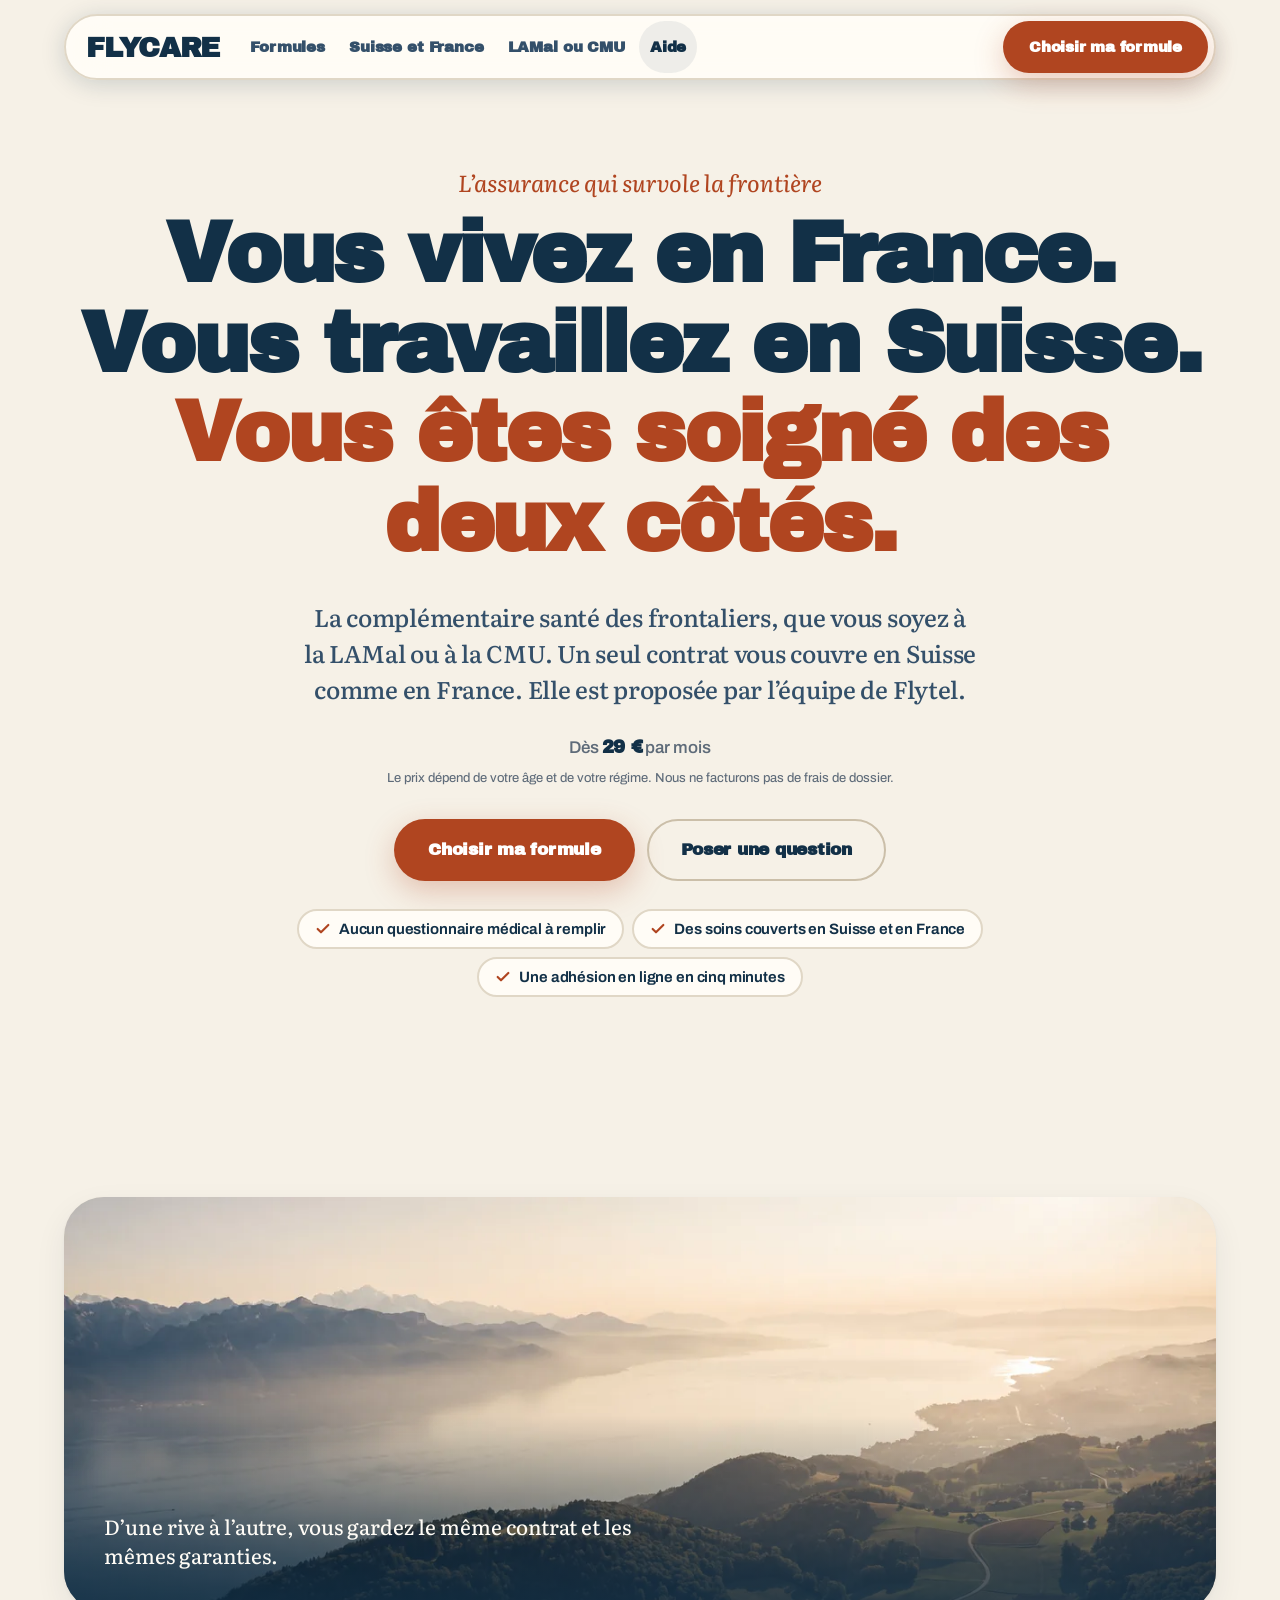
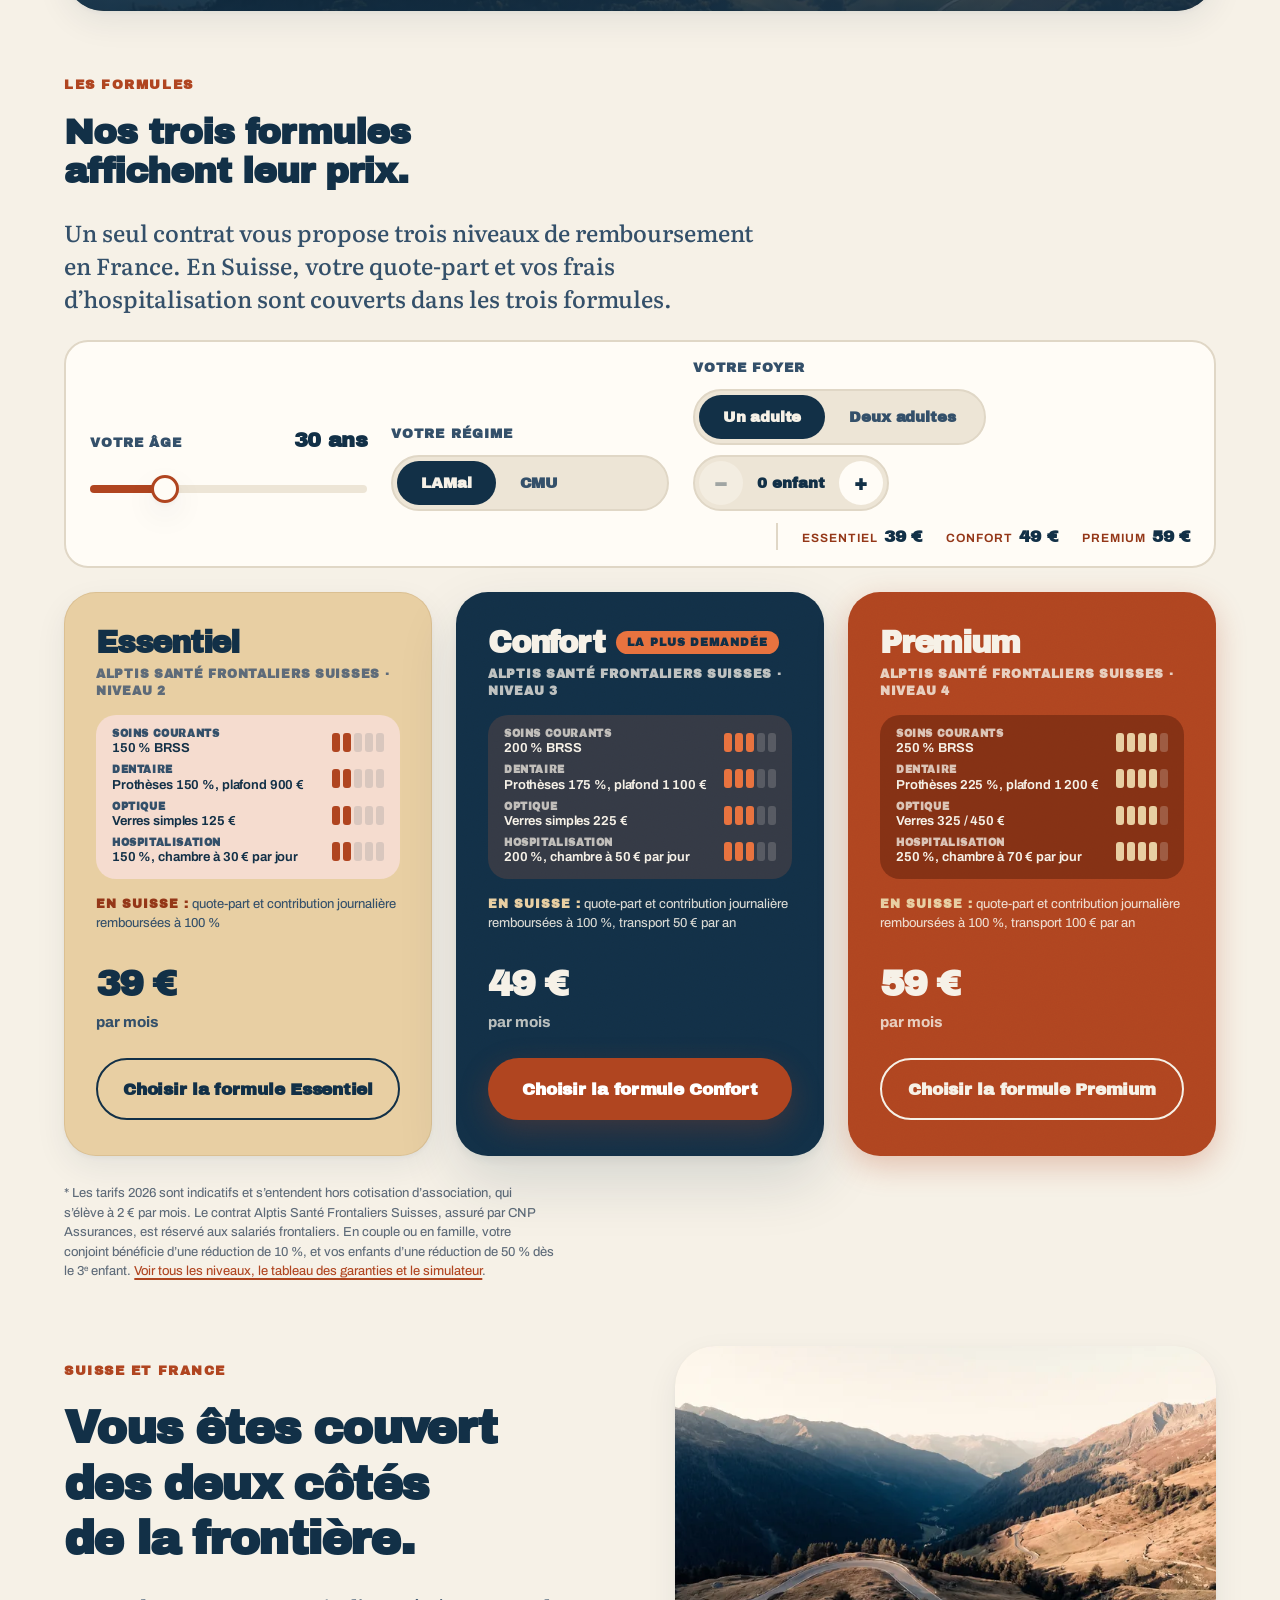
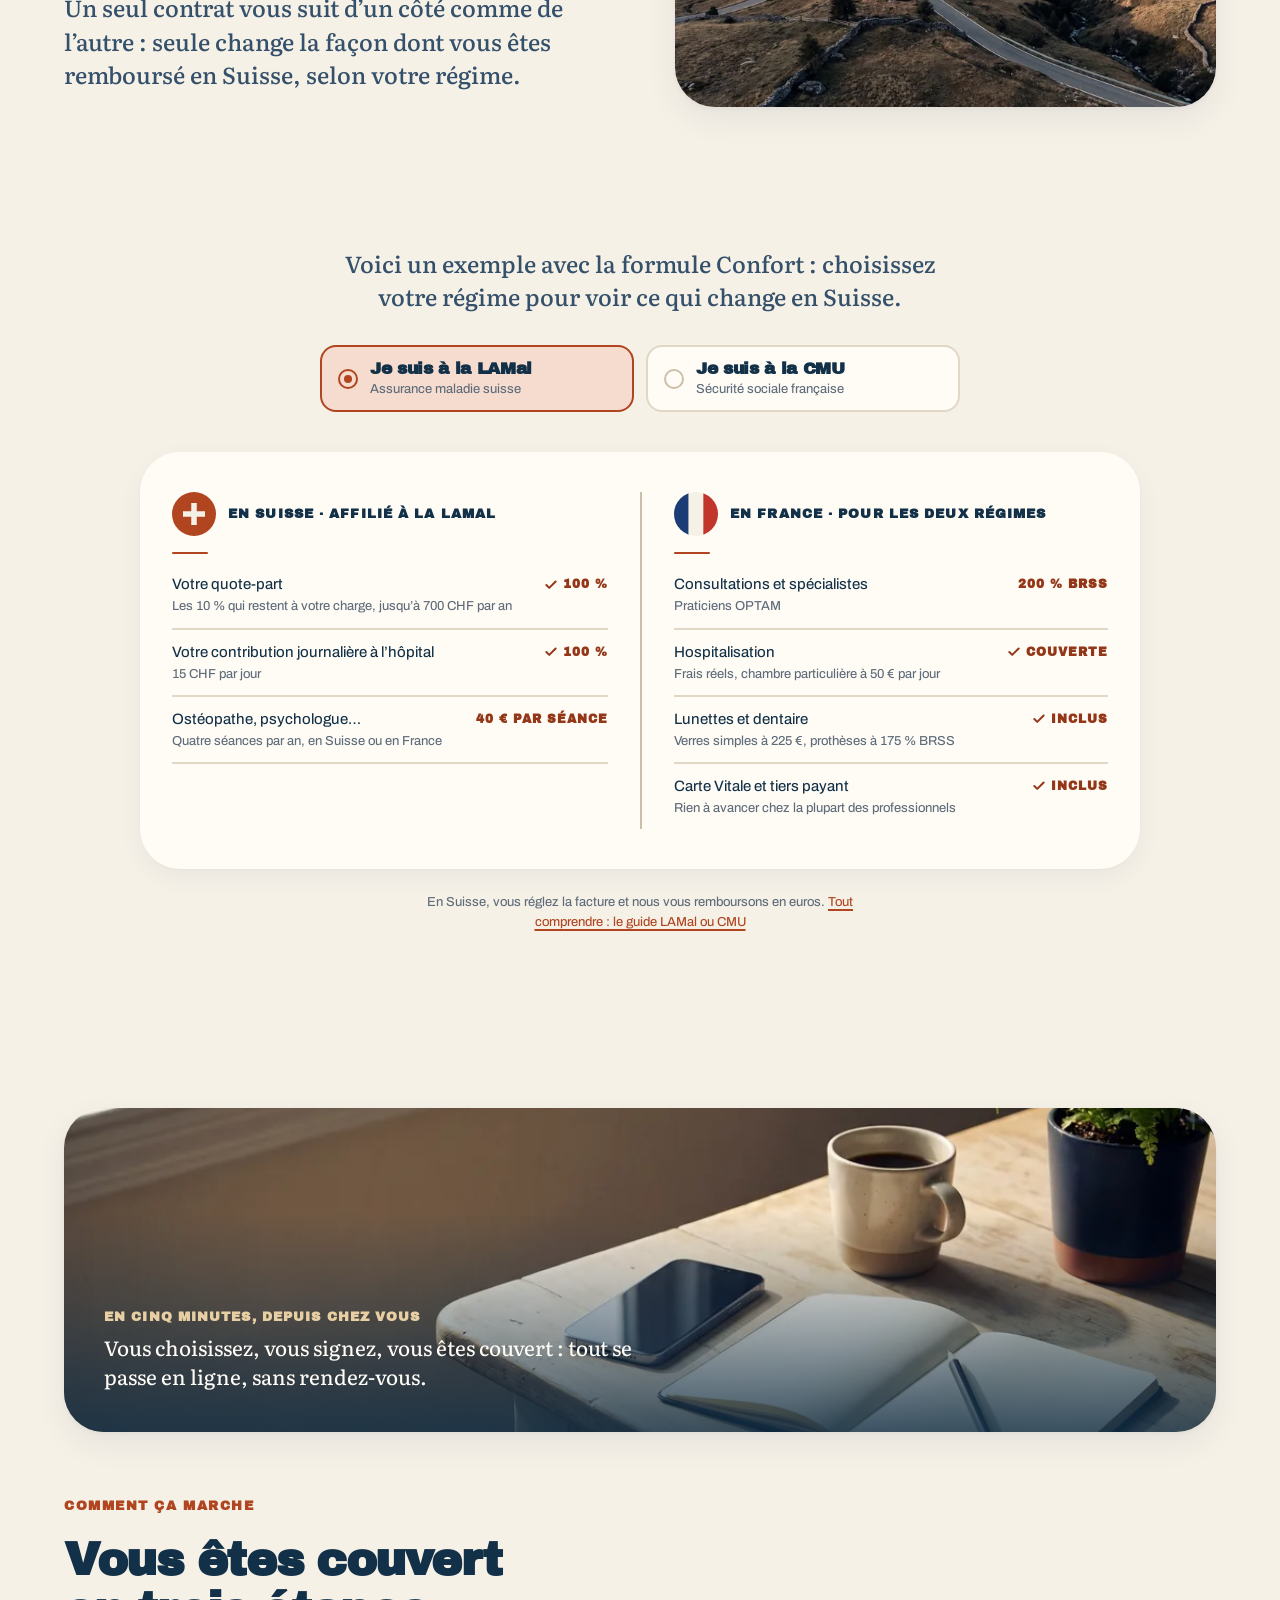
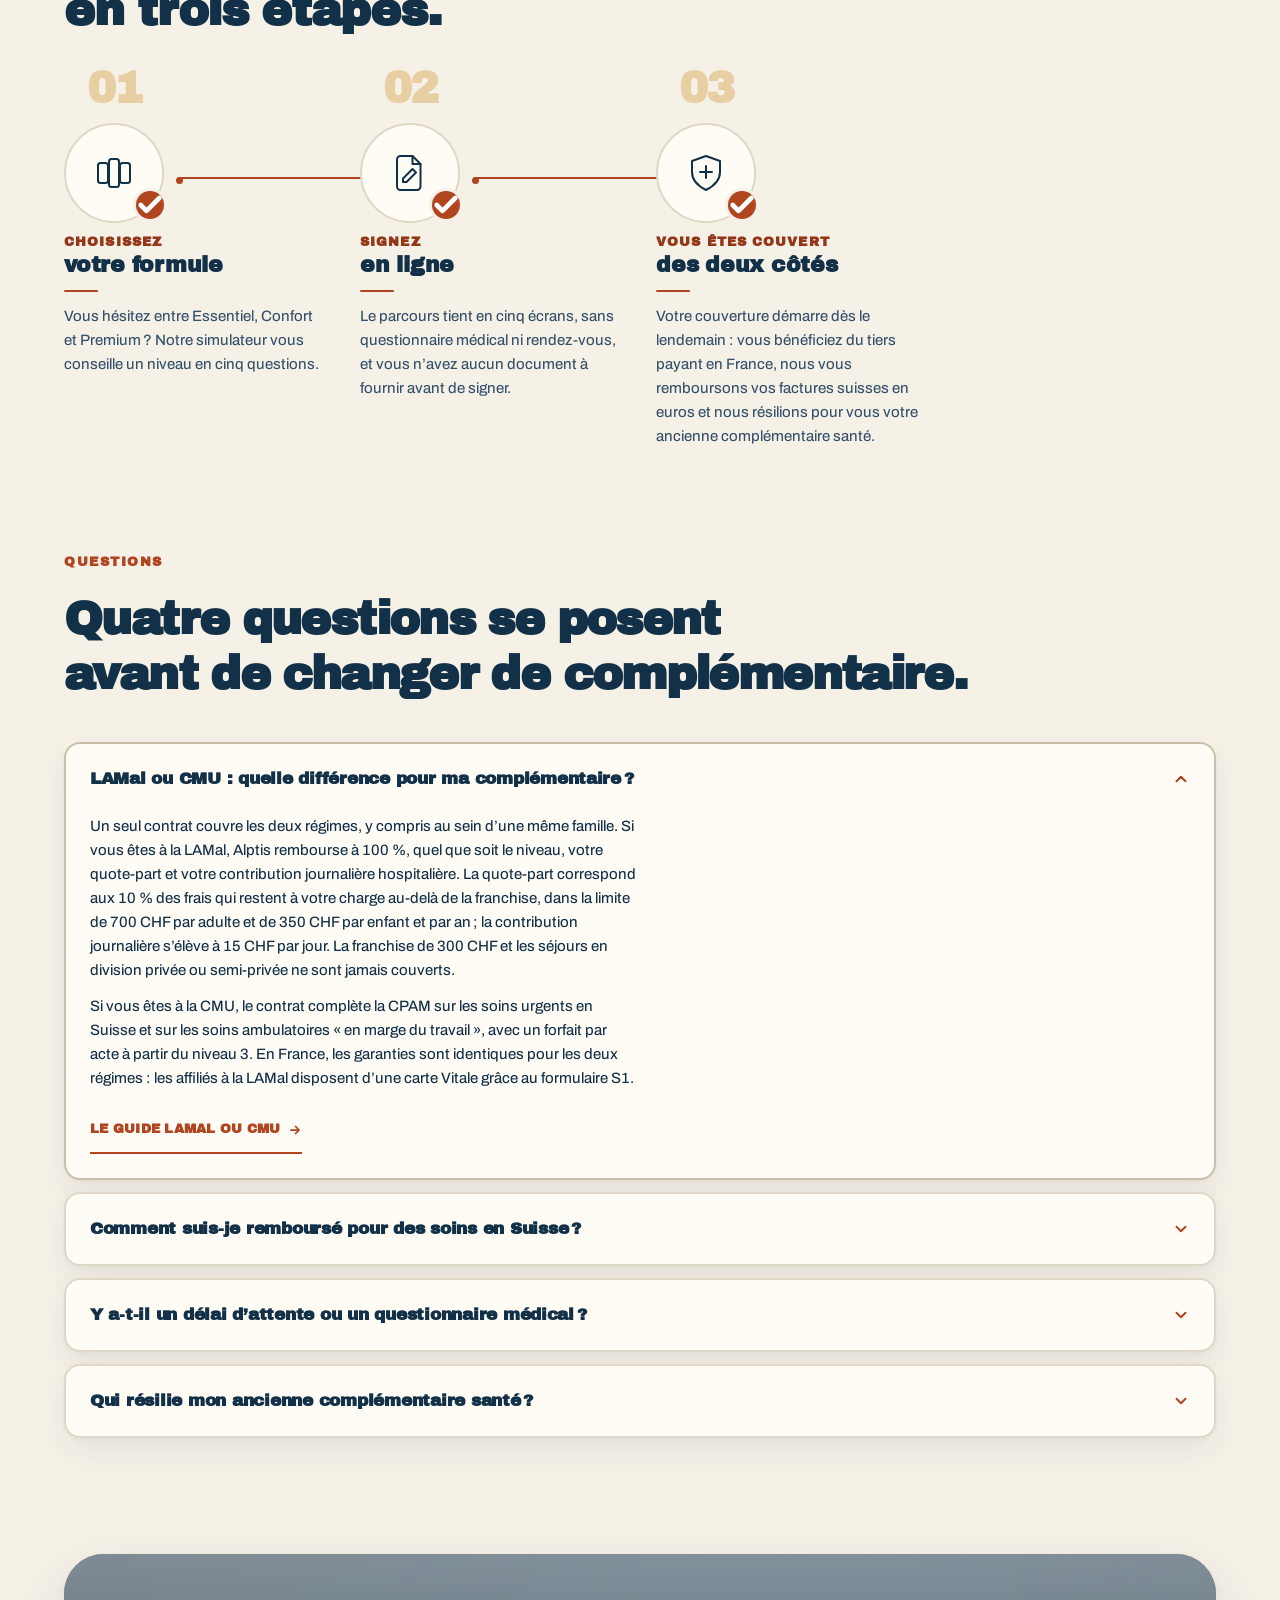
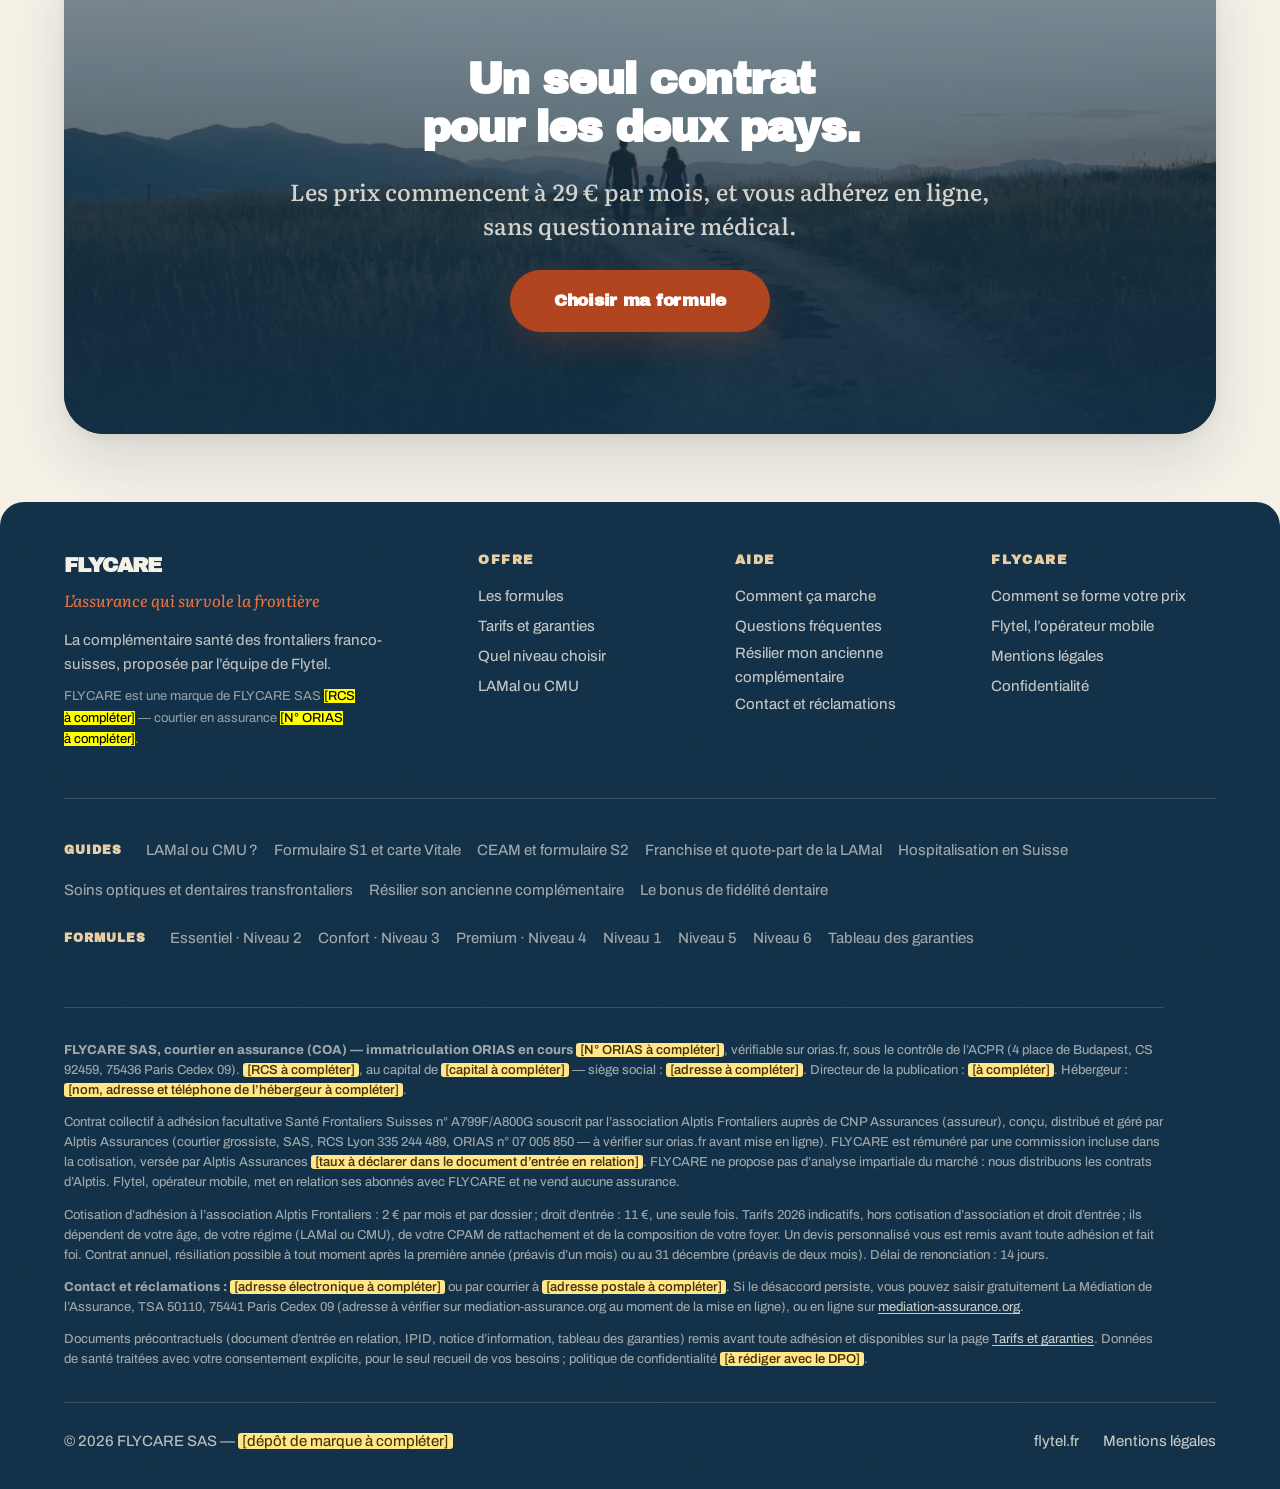
==== index.html @ 1bf9fe35 "Aperçu statique du site FLYCARE et de la maquette ALPICARE Pages non indexables : noindex sur chaque" ====
<!doctype html>
<html lang="fr">
<head>
  <meta charset="UTF-8">
  <meta name="viewport" content="width=device-width, initial-scale=1">
  <title>FLYCARE · l’assurance qui franchit la frontière</title>
  <meta name="description" content="La complémentaire santé des frontaliers franco-suisses, que vous soyez à la LAMal ou à la CMU. Un seul contrat vous couvre dans les deux pays et vous adhérez en ligne en cinq minutes, dès 29 € par mois.">
  <!-- ⚠ noindex tant que les mentions légales (ORIAS, RCS) ne sont pas complétées. Passer à « index, follow » ensuite. -->
  <meta name="robots" content="noindex, nofollow">
  <meta name="theme-color" content="#F6F1E7">
  <meta name="format-detection" content="telephone=no">
  <link rel="icon" href="data:image/svg+xml,%3Csvg xmlns=%27http://www.w3.org/2000/svg%27 viewBox=%270 0 64 64%27%3E%3Crect width=%2764%27 height=%2764%27 rx=%2714%27 fill=%27%23123047%27/%3E%3Ctext x=%2732%27 y=%2744%27 text-anchor=%27middle%27 font-family=%27Archivo Black, Arial Black, sans-serif%27 font-weight=%27900%27 font-size=%2736%27 fill=%27%23F6F1E7%27%3EF%3C/text%3E%3C/svg%3E" type="image/svg+xml">
  <link rel="preconnect" href="https://fonts.googleapis.com">
  <link rel="preconnect" href="https://fonts.gstatic.com" crossorigin>
  <link href="https://fonts.googleapis.com/css2?family=Archivo+Black&family=Archivo:wght@100..900&family=Literata:opsz,wght@7..72,400..600&display=swap" rel="stylesheet">
  <link rel="stylesheet" href="styles.css">
  <script src="app.js" defer></script>
</head>
<body data-regime="lamal">
<div class="progres" aria-hidden="true"><i data-progres></i></div>
<a class="evitement" href="#contenu">Aller au contenu</a>

<header class="barre">
  <div class="barre__i">
    <a class="marque" href="index.html" aria-label="FLYCARE, retour à l’accueil">
      <span class="marque__mot">FLYCARE</span>
    </a>
    <nav class="barre__nav" aria-label="Navigation principale">
      <a href="#formules">Formules</a>
      <a href="#regime">Suisse et France</a>
      <a href="guide-lamal-cmu.html">LAMal ou CMU</a>
      <a href="#questions">Aide</a>
    </nav>
    <div class="barre__d">
      <a class="btn btn--terre btn--sm" href="#formules">Choisir ma formule</a>
      <button class="burger" type="button" aria-label="Ouvrir le menu" aria-expanded="false" aria-controls="menu"><svg width="22" height="22" viewBox="0 0 24 24" fill="none" stroke="currentColor" stroke-width="2.6" stroke-linecap="round" aria-hidden="true"><path d="M3 6h18M3 12h18M3 18h18"/></svg></button>
    </div>
  </div>
</header>

<nav class="menu" id="menu" data-ouvert="0" aria-label="Menu principal">
  <div class="menu__h">
    <span class="marque"><span class="marque__mot">FLYCARE</span></span>
    <button class="fermer" type="button" aria-label="Fermer le menu"><svg width="22" height="22" viewBox="0 0 24 24" fill="none" stroke="currentColor" stroke-width="2.6" stroke-linecap="round" aria-hidden="true"><path d="M18 6 6 18M6 6l12 12"/></svg></button>
  </div>
  <a class="lien" href="#formules">Formules</a>
  <a class="lien" href="#regime">Suisse et France</a>
  <a class="lien" href="guide-lamal-cmu.html">LAMal ou CMU</a>
  <a class="lien" href="#questions">Aide</a>
  <a class="btn btn--terre" href="#formules">Choisir ma formule</a>
  <div class="menu__sec">
    <a href="tarifs.html">Tarifs et garanties</a>
    <a href="guide-lamal-cmu.html">Guide LAMal ou CMU</a>
    <a href="#mentions">Mentions légales</a>
  </div>
</nav>

<main id="contenu">

  <!-- ===== HERO ===== -->
  <div class="env" style="padding-bottom:0">
    <section class="hero">
      <p class="slogan pose">L’assurance qui survole la frontière</p>
      <h1 class="pose" style="transition-delay:.06s">Vous vivez en France.<br>Vous travaillez en Suisse.<br><span class="terre">Vous êtes soigné des deux côtés.</span></h1>
      <p class="slab pose" style="transition-delay:.12s">La complémentaire santé des frontaliers, que vous soyez à la LAMal ou à la CMU. Un seul contrat vous couvre en Suisse comme en France. Elle est proposée par l’équipe de Flytel.</p>
      <p class="hero__prix pose" style="transition-delay:.16s">Dès <b data-des>29&nbsp;€</b> par mois<small>Le prix dépend de votre âge et de votre régime. Nous ne facturons pas de frais de dossier.</small></p>
      <div class="hero__cta pose" style="transition-delay:.2s">
        <a class="btn btn--terre" href="#formules">Choisir ma formule</a>
        <button class="btn btn--contour" type="button" data-assistant-open>Poser une question</button>
      </div>
      <ul class="puces pose" style="transition-delay:.24s" aria-label="Ce qu’il faut savoir">
        <li><svg class="tick" width="16" height="16" viewBox="0 0 24 24" fill="none" stroke="currentColor" stroke-width="3.2" stroke-linecap="round" stroke-linejoin="round" aria-hidden="true"><path d="M20 6 9 17l-5-5"/></svg> Aucun questionnaire médical à remplir</li>
        <li><svg class="tick" width="16" height="16" viewBox="0 0 24 24" fill="none" stroke="currentColor" stroke-width="3.2" stroke-linecap="round" stroke-linejoin="round" aria-hidden="true"><path d="M20 6 9 17l-5-5"/></svg> Des soins couverts en Suisse et en France</li>
        <li><svg class="tick" width="16" height="16" viewBox="0 0 24 24" fill="none" stroke="currentColor" stroke-width="3.2" stroke-linecap="round" stroke-linejoin="round" aria-hidden="true"><path d="M20 6 9 17l-5-5"/></svg> Une adhésion en ligne en cinq minutes</li>
      </ul>
    </section>
  </div>

  <!-- ===== IMAGE D’OUVERTURE ===== -->
  <div class="bande pose">
    <figure class="figure">
      <img src="img/hero-frontiere.webp"
           srcset="img/hero-frontiere.webp 1280w, img/hero-frontiere@1920.webp 1920w, img/hero-frontiere@2560.webp 2560w"
           sizes="(min-width:1700px) 1600px, 100vw"
           width="2560" height="1097" fetchpriority="high" decoding="async"
           alt="Vue aérienne du lac Léman au petit matin, les Alpes au loin, depuis le côté français de la frontière.">
      <figcaption>D’une rive à l’autre, vous gardez le même contrat et les mêmes garanties.</figcaption>
    </figure>
  </div>

  <!-- ===== FORMULES ===== -->
  <section class="env air--bas" id="formules" style="padding-top:var(--e-9)">
    <div class="formules__tete">
      <div class="tete tete--serre" style="margin-bottom:0">
        <span class="sur pose">Les formules</span>
        <h2 class="pose" style="max-width:22ch;transition-delay:.06s">Nos trois formules <br>affichent leur prix.</h2>
        <p class="slab pose" style="transition-delay:.12s">Un seul contrat vous propose trois niveaux de remboursement en France. En Suisse, votre quote-part et vos frais d’hospitalisation sont couverts dans les trois formules.</p>
      </div>
    </div>

    <div class="collant">
      <div class="reglage pose" style="transition-delay:.1s" id="reglage-prix">
        <div class="reglage__b">
          <label class="reglage__l" for="age-accueil">Votre âge <output for="age-accueil" data-age-out>30 ans</output></label>
          <input class="reglage__r" type="range" id="age-accueil" min="18" max="67" step="1" value="30">
        </div>
        <div class="reglage__b">
          <span class="reglage__l" id="age-accueil-regime">Votre régime</span>
          <div class="bascule" role="group" aria-labelledby="age-accueil-regime">
            <button class="bascule__b" type="button" data-regime-btn="lamal" aria-pressed="true">LAMal</button>
            <button class="bascule__b" type="button" data-regime-btn="cmu" aria-pressed="false">CMU</button>
          </div>
        </div>
        <div class="reglage__b reglage__b--foyer">
          <span class="reglage__l" id="age-accueil-foyer">Votre foyer</span>
          <div class="foyer" aria-labelledby="age-accueil-foyer">
            <div class="bascule" role="group" aria-label="Adultes">
              <button class="bascule__b" type="button" data-foyer-adultes="1" aria-pressed="true">Un adulte</button>
              <button class="bascule__b" type="button" data-foyer-adultes="2" aria-pressed="false">Deux adultes</button>
            </div>
            <div class="compteur" role="group" aria-label="Enfants">
              <button class="compteur__b" type="button" data-foyer-enfants="-1" aria-label="Un enfant de moins">−</button>
              <span class="compteur__v"><b data-foyer-nb>0</b> <span data-foyer-mot>enfant</span></span>
              <button class="compteur__b" type="button" data-foyer-enfants="+1" aria-label="Un enfant de plus">+</button>
            </div>
          </div>
        </div>
        <p class="reglage__prix" data-resume aria-live="polite"></p>
      </div>
    </div>

    <div class="trio" style="margin-top:40px">

      <!-- Essentiel · Niveau 2 -->
      <div class="carte pose carte--bas" data-niveau="2" style="transition-delay:0s">
        <div class="carte__t"><h3>Essentiel</h3></div>
        <p class="carte__contrat">Alptis Santé Frontaliers Suisses · Niveau 2</p>
        <div class="jauges" aria-label="Niveau de remboursement en France, sur 5 crans">
          <div class="jauge"><span class="jauge__l">Soins courants</span><span class="jauge__v">150&nbsp;% BRSS</span><span class="jauge__c" aria-label="2 sur 5"><i class="on"></i><i class="on"></i><i></i><i></i><i></i></span></div>
          <div class="jauge"><span class="jauge__l">Dentaire</span><span class="jauge__v">Prothèses 150&nbsp;%, plafond 900&nbsp;€</span><span class="jauge__c" aria-label="2 sur 5"><i class="on"></i><i class="on"></i><i></i><i></i><i></i></span></div>
          <div class="jauge"><span class="jauge__l">Optique</span><span class="jauge__v">Verres simples 125&nbsp;€</span><span class="jauge__c" aria-label="2 sur 5"><i class="on"></i><i class="on"></i><i></i><i></i><i></i></span></div>
          <div class="jauge"><span class="jauge__l">Hospitalisation</span><span class="jauge__v">150&nbsp;%, chambre à 30&nbsp;€ par jour</span><span class="jauge__c" aria-label="2 sur 5"><i class="on"></i><i class="on"></i><i></i><i></i><i></i></span></div>
        </div>
        <p class="carte__ch"><b>En Suisse&nbsp;:</b> <span data-lamal>quote-part et contribution journalière remboursées à 100&nbsp;%</span><span data-cmu>soins urgents remboursés à 125&nbsp;% BRSS</span></p>
        <div class="prixbloc">
          <p class="prix">
            <span class="prix__n" data-mois="37.70" data-an="452.40">37<i class="prix__v">,</i>70&nbsp;€</span>
            <span class="prix__m"><span data-periode-libelle data-libelle-mois="par mois" data-libelle-an="par an">par mois</span></span>
          </p>
        </div>
        <a class="btn carte__cta carte__cta--sec" href="tarifs.html?formule=essentiel#adherer">Choisir la formule Essentiel</a>
        
      </div>

      <!-- Confort · Niveau 3 · phare -->
      <div class="carte pose carte--phare grain" data-niveau="3" style="transition-delay:.06s">
        <div class="carte__t"><h3>Confort</h3><span class="badge">La plus demandée</span></div>
        <p class="carte__contrat">Alptis Santé Frontaliers Suisses · Niveau 3</p>
        <div class="jauges" aria-label="Niveau de remboursement en France, sur 5 crans">
          <div class="jauge"><span class="jauge__l">Soins courants</span><span class="jauge__v">200&nbsp;% BRSS</span><span class="jauge__c" aria-label="3 sur 5"><i class="on"></i><i class="on"></i><i class="on"></i><i></i><i></i></span></div>
          <div class="jauge"><span class="jauge__l">Dentaire</span><span class="jauge__v">Prothèses 175&nbsp;%, plafond 1&nbsp;100&nbsp;€</span><span class="jauge__c" aria-label="3 sur 5"><i class="on"></i><i class="on"></i><i class="on"></i><i></i><i></i></span></div>
          <div class="jauge"><span class="jauge__l">Optique</span><span class="jauge__v">Verres simples 225&nbsp;€</span><span class="jauge__c" aria-label="3 sur 5"><i class="on"></i><i class="on"></i><i class="on"></i><i></i><i></i></span></div>
          <div class="jauge"><span class="jauge__l">Hospitalisation</span><span class="jauge__v">200&nbsp;%, chambre à 50&nbsp;€ par jour</span><span class="jauge__c" aria-label="3 sur 5"><i class="on"></i><i class="on"></i><i class="on"></i><i></i><i></i></span></div>
        </div>
        <p class="carte__ch"><b>En Suisse&nbsp;:</b> <span data-lamal>quote-part et contribution journalière remboursées à 100&nbsp;%, transport 50&nbsp;€ par an</span><span data-cmu>150&nbsp;% BRSS et 20&nbsp;€ par acte</span></p>
        <div class="prixbloc">
          <p class="prix">
            <span class="prix__n" data-mois="47.00" data-an="564.00">47<i class="prix__v">,</i>00&nbsp;€</span>
            <span class="prix__m"><span data-periode-libelle data-libelle-mois="par mois" data-libelle-an="par an">par mois</span></span>
          </p>
        </div>
        <a class="btn carte__cta btn--terre" href="tarifs.html?formule=confort#adherer">Choisir la formule Confort</a>
        
      </div>

      <!-- Premium · Niveau 4 -->
      <div class="carte pose carte--haut grain" data-niveau="4" style="transition-delay:.12s">
        <div class="carte__t"><h3>Premium</h3></div>
        <p class="carte__contrat">Alptis Santé Frontaliers Suisses · Niveau 4</p>
        <div class="jauges" aria-label="Niveau de remboursement en France, sur 5 crans">
          <div class="jauge"><span class="jauge__l">Soins courants</span><span class="jauge__v">250&nbsp;% BRSS</span><span class="jauge__c" aria-label="4 sur 5"><i class="on"></i><i class="on"></i><i class="on"></i><i class="on"></i><i></i></span></div>
          <div class="jauge"><span class="jauge__l">Dentaire</span><span class="jauge__v">Prothèses 225&nbsp;%, plafond 1&nbsp;200&nbsp;€</span><span class="jauge__c" aria-label="4 sur 5"><i class="on"></i><i class="on"></i><i class="on"></i><i class="on"></i><i></i></span></div>
          <div class="jauge"><span class="jauge__l">Optique</span><span class="jauge__v">Verres 325 / 450&nbsp;€</span><span class="jauge__c" aria-label="4 sur 5"><i class="on"></i><i class="on"></i><i class="on"></i><i class="on"></i><i></i></span></div>
          <div class="jauge"><span class="jauge__l">Hospitalisation</span><span class="jauge__v">250&nbsp;%, chambre à 70&nbsp;€ par jour</span><span class="jauge__c" aria-label="4 sur 5"><i class="on"></i><i class="on"></i><i class="on"></i><i class="on"></i><i></i></span></div>
        </div>
        <p class="carte__ch"><b>En Suisse&nbsp;:</b> <span data-lamal>quote-part et contribution journalière remboursées à 100&nbsp;%, transport 100&nbsp;€ par an</span><span data-cmu>200&nbsp;% BRSS et 30&nbsp;€ par acte</span></p>
        <div class="prixbloc">
          <p class="prix">
            <span class="prix__n" data-mois="57.90" data-an="694.80">57<i class="prix__v">,</i>90&nbsp;€</span>
            <span class="prix__m"><span data-periode-libelle data-libelle-mois="par mois" data-libelle-an="par an">par mois</span></span>
          </p>
        </div>
        <a class="btn carte__cta carte__cta--sec" href="tarifs.html?formule=premium#adherer">Choisir la formule Premium</a>
        
      </div>
    </div>



    <p class="note" id="tarifs-note" style="margin-top:28px">* Les tarifs 2026 sont indicatifs et s’entendent hors cotisation d’association, qui s’élève à 2&nbsp;€ par mois. Le contrat Alptis Santé Frontaliers Suisses, assuré par CNP Assurances, est réservé aux salariés frontaliers. En couple ou en famille, votre conjoint bénéficie d’une réduction de 10&nbsp;%, et vos enfants d’une réduction de 50&nbsp;% dès le 3<sup>e</sup> enfant. <a class="lien" href="tarifs.html">Voir tous les niveaux, le tableau des garanties et le simulateur</a>.</p>
  </section>

  <!-- ===== SUISSE ET FRANCE ===== -->
  <section class="env air--bas" id="regime">
    <div class="duo pose" style="margin-bottom:var(--e-8)">
      <div class="duo__t">
        <div class="tete tete--serre">
          <span class="sur">Suisse et France</span>
          <h2 class="bdc" style="margin-top:var(--e-2)">Vous êtes couvert des deux côtés <br>de la frontière.</h2>
          <p class="slab" style="margin-top:var(--e-5)">Un seul contrat vous suit d’un côté comme de l’autre&nbsp;: seule change la façon dont vous êtes remboursé en Suisse, selon votre régime.</p>
        </div>
      </div>
      <figure class="figure figure--fixe" style="aspect-ratio:3/2">
        <img src="img/deux-pays.webp" srcset="img/deux-pays.webp 720w, img/deux-pays@1080.webp 1080w"
             sizes="(min-width:900px) 50vw, 100vw" width="1080" height="806" loading="lazy" decoding="async"
             alt="Une route de montagne franchit un col entre une vallée à l’ombre et une vallée au soleil.">
      </figure>
    </div>

    <div class="passage">
      <p class="slab pose" style="transition-delay:.1s">Voici un exemple avec la formule Confort&nbsp;: choisissez votre régime pour voir ce qui change en Suisse.</p>

      <fieldset class="choix pose" style="border:0;transition-delay:.14s">
        <legend class="sr">Votre régime d’assurance maladie</legend>
        <label class="choix__opt"><input type="radio" name="regime" value="lamal" checked><span class="choix__pt" aria-hidden="true"></span><span><span class="choix__nom">Je suis à la LAMal</span><span class="choix__d">Assurance maladie suisse</span></span></label>
        <label class="choix__opt"><input type="radio" name="regime" value="cmu"><span class="choix__pt" aria-hidden="true"></span><span><span class="choix__nom">Je suis à la CMU</span><span class="choix__d">Sécurité sociale française</span></span></label>
      </fieldset>

      <div class="sens pose">
        <div class="sens__p">
          <span class="sens__f"><svg viewBox="0 0 48 48" width="44" height="44" aria-hidden="true"><circle cx="24" cy="24" r="24" fill="#B04520"/><path d="M21 12h6v9h9v6h-9v9h-6v-9h-9v-6h9v-9Z" fill="#F6F1E7"/></svg><span class="sens__d">En Suisse · <span data-regime-libelle data-libelle-lamal="affilié à la LAMal" data-libelle-cmu="affilié à la CMU">affilié à la LAMal</span></span></span>
          <span class="sens__r" aria-hidden="true"></span>
          <ul>
            <li data-lamal><span>Votre quote-part<small>Les 10&nbsp;% qui restent à votre charge, jusqu’à 700&nbsp;CHF par an</small></span><b><svg width="14" height="14" viewBox="0 0 24 24" fill="none" stroke="currentColor" stroke-width="3.4" stroke-linecap="round" stroke-linejoin="round" aria-hidden="true"><path d="M20 6 9 17l-5-5"/></svg>100&nbsp;%</b></li>
            <li data-lamal><span>Votre contribution journalière à l’hôpital<small>15&nbsp;CHF par jour</small></span><b><svg width="14" height="14" viewBox="0 0 24 24" fill="none" stroke="currentColor" stroke-width="3.4" stroke-linecap="round" stroke-linejoin="round" aria-hidden="true"><path d="M20 6 9 17l-5-5"/></svg>100&nbsp;%</b></li>
            <li data-lamal><span>Ostéopathe, psychologue…<small>Quatre séances par an, en Suisse ou en France</small></span><b>40&nbsp;€ par séance</b></li>
            <li data-cmu><span>Urgences et hospitalisation en Suisse<small>Avec votre carte européenne, en complément de la CPAM</small></span><b><svg width="14" height="14" viewBox="0 0 24 24" fill="none" stroke="currentColor" stroke-width="3.4" stroke-linecap="round" stroke-linejoin="round" aria-hidden="true"><path d="M20 6 9 17l-5-5"/></svg>150&nbsp;% BRSS</b></li>
            <li data-cmu><span>Soins près de votre lieu de travail<small>Complément de la CPAM, plus 20&nbsp;€ par acte</small></span><b><svg width="14" height="14" viewBox="0 0 24 24" fill="none" stroke="currentColor" stroke-width="3.4" stroke-linecap="round" stroke-linejoin="round" aria-hidden="true"><path d="M20 6 9 17l-5-5"/></svg>150&nbsp;% + 20&nbsp;€</b></li>
            <li data-cmu><span>Ostéopathe, psychologue…<small>Quatre séances par an, en Suisse ou en France</small></span><b>40&nbsp;€ par séance</b></li>
          </ul>
        </div>
        <div class="sens__p">
          <span class="sens__f"><svg viewBox="0 0 48 48" width="44" height="44" aria-hidden="true"><defs><clipPath id="rond-fr"><circle cx="24" cy="24" r="24"/></clipPath></defs><g clip-path="url(#rond-fr)"><rect width="16" height="48" fill="#1B3C74"/><rect x="16" width="16" height="48" fill="#F6F1E7"/><rect x="32" width="16" height="48" fill="#C1352B"/></g></svg><span class="sens__d">En France · pour les deux régimes</span></span>
          <span class="sens__r" aria-hidden="true"></span>
          <ul>
            <li><span>Consultations et spécialistes<small>Praticiens OPTAM</small></span><b>200&nbsp;% BRSS</b></li>
            <li><span>Hospitalisation<small>Frais réels, chambre particulière à 50&nbsp;€ par jour</small></span><b><svg width="14" height="14" viewBox="0 0 24 24" fill="none" stroke="currentColor" stroke-width="3.4" stroke-linecap="round" stroke-linejoin="round" aria-hidden="true"><path d="M20 6 9 17l-5-5"/></svg>Couverte</b></li>
            <li><span>Lunettes et dentaire<small>Verres simples à 225&nbsp;€, prothèses à 175&nbsp;% BRSS</small></span><b><svg width="14" height="14" viewBox="0 0 24 24" fill="none" stroke="currentColor" stroke-width="3.4" stroke-linecap="round" stroke-linejoin="round" aria-hidden="true"><path d="M20 6 9 17l-5-5"/></svg>Inclus</b></li>
            <li><span>Carte Vitale et tiers payant<small>Rien à avancer chez la plupart des professionnels</small></span><b><svg width="14" height="14" viewBox="0 0 24 24" fill="none" stroke="currentColor" stroke-width="3.4" stroke-linecap="round" stroke-linejoin="round" aria-hidden="true"><path d="M20 6 9 17l-5-5"/></svg>Inclus</b></li>
          </ul>
        </div>
      </div>
      <p class="note note--centre" style="margin-top:24px">En Suisse, vous réglez la facture et nous vous remboursons en euros. <a class="lien" href="guide-lamal-cmu.html">Tout comprendre&nbsp;: le guide LAMal ou CMU</a></p>
    </div>
  </section>

  <!-- ===== COMMENT ÇA MARCHE ===== -->
  <div class="bande pose" style="margin:0 auto var(--e-9)">
    <figure class="figure figure--fixe" style="aspect-ratio:32/9">
      <img src="img/adhesion@1080.webp" width="1080" height="725" loading="lazy" decoding="async"
           alt="Un téléphone et un carnet ouvert sur une table en bois, près d’une fenêtre, dans la lumière du matin.">
      <figcaption class="figure__c"><b>En cinq minutes, depuis chez vous</b>Vous choisissez, vous signez, vous êtes couvert&nbsp;: tout se passe en ligne, sans rendez-vous.</figcaption>
    </figure>
  </div>

  <section class="env air--bas" id="comment">
    <span class="sur pose">Comment ça marche</span>
    <h2 class="pose" style="max-width:24ch;transition-delay:.06s">Vous êtes couvert en trois étapes.</h2>
    <div class="parcours">
      <div class="parcours__e pose" style="transition-delay:.2s">
        <span class="parcours__n" aria-hidden="true">01</span>
        <span class="parcours__m" aria-hidden="true"><svg viewBox="0 0 44 44" fill="none" stroke="currentColor" stroke-width="2" stroke-linecap="round" stroke-linejoin="round"><rect x="6" y="12" width="10" height="20" rx="2.5"/><rect x="17" y="8" width="10" height="28" rx="2.5"/><rect x="28" y="12" width="10" height="20" rx="2.5"/></svg><i class="parcours__ok"><svg width="12" height="12" viewBox="0 0 24 24" fill="none" stroke="currentColor" stroke-width="4" stroke-linecap="round" stroke-linejoin="round"><path d="M20 6 9 17l-5-5"/></svg></i></span>
        <h3><span class="sr">Étape 1 · </span><b>Choisissez</b><span>votre formule</span></h3>
        <span class="parcours__f" aria-hidden="true"></span>
        <p>Vous hésitez entre Essentiel, Confort et Premium&#8239;? Notre simulateur vous conseille un niveau en cinq questions.</p>
      </div>
      <div class="parcours__e pose" style="transition-delay:.26s">
        <span class="parcours__n" aria-hidden="true">02</span>
        <span class="parcours__m" aria-hidden="true"><svg viewBox="0 0 44 44" fill="none" stroke="currentColor" stroke-width="2" stroke-linecap="round" stroke-linejoin="round"><path d="M9 8.5A3.5 3.5 0 0 1 12.5 5h12l8 8v22.5a3.5 3.5 0 0 1-3.5 3.5h-16.5A3.5 3.5 0 0 1 9 35.5z"/><path d="M24.5 5v8h8"/><path d="M15 27.5l9.5-9.5 3.5 3.5-9.5 9.5H15z"/></svg><i class="parcours__ok"><svg width="12" height="12" viewBox="0 0 24 24" fill="none" stroke="currentColor" stroke-width="4" stroke-linecap="round" stroke-linejoin="round"><path d="M20 6 9 17l-5-5"/></svg></i></span>
        <h3><span class="sr">Étape 2 · </span><b>Signez</b><span>en ligne</span></h3>
        <span class="parcours__f" aria-hidden="true"></span>
        <p>Le parcours tient en cinq écrans, sans questionnaire médical ni rendez-vous, et vous n’avez aucun document à fournir avant de signer.</p>
      </div>
      <div class="parcours__e pose" style="transition-delay:.32s">
        <span class="parcours__n" aria-hidden="true">03</span>
        <span class="parcours__m" aria-hidden="true"><svg viewBox="0 0 44 44" fill="none" stroke="currentColor" stroke-width="2" stroke-linecap="round" stroke-linejoin="round"><path d="M22 5l14 5v11c0 8-6 14-14 18C14 35 8 29 8 21V10z"/><path d="M22 15v12M16 21h12"/></svg><i class="parcours__ok"><svg width="12" height="12" viewBox="0 0 24 24" fill="none" stroke="currentColor" stroke-width="4" stroke-linecap="round" stroke-linejoin="round"><path d="M20 6 9 17l-5-5"/></svg></i></span>
        <h3><span class="sr">Étape 3 · </span><b>Vous êtes couvert</b><span>des deux côtés</span></h3>
        <span class="parcours__f" aria-hidden="true"></span>
        <p>Votre couverture démarre dès le lendemain&nbsp;: vous bénéficiez du tiers payant en France, nous vous remboursons vos factures suisses en euros et nous résilions pour vous votre ancienne complémentaire santé.</p>
      </div>
    </div>
    </div>
  </section>

  <!-- ===== ASSISTANT ===== -->

  <!-- ===== QUESTIONS ===== -->
  <section class="env air--bas" id="questions">
    <span class="sur pose">Questions</span>
    <h2 class="bdc pose" style="transition-delay:.06s">Quatre questions se posent <br>avant de changer de complémentaire.</h2>
    <div class="faq">
      <div class="q" data-ouvert="1">
        <button type="button" aria-expanded="true">LAMal ou CMU&nbsp;: quelle différence pour ma complémentaire&#8239;?<svg width="18" height="18" viewBox="0 0 24 24" fill="none" stroke="currentColor" stroke-width="2.6" stroke-linecap="round" stroke-linejoin="round" aria-hidden="true"><path d="m6 9 6 6 6-6"/></svg></button>
        <div class="r"><div>
          <p>Un seul contrat couvre les deux régimes, y compris au sein d’une même famille. Si vous êtes à la LAMal, Alptis rembourse à 100&nbsp;%, quel que soit le niveau, votre quote-part et votre contribution journalière hospitalière. La quote-part correspond aux 10&nbsp;% des frais qui restent à votre charge au-delà de la franchise, dans la limite de 700&nbsp;CHF par adulte et de 350&nbsp;CHF par enfant et par an&#8239;; la contribution journalière s’élève à 15&nbsp;CHF par jour. La franchise de 300&nbsp;CHF et les séjours en division privée ou semi-privée ne sont jamais couverts.</p>
          <p>Si vous êtes à la CMU, le contrat complète la CPAM sur les soins urgents en Suisse et sur les soins ambulatoires «&nbsp;en marge du travail&nbsp;», avec un forfait par acte à partir du niveau 3. En France, les garanties sont identiques pour les deux régimes&nbsp;: les affiliés à la LAMal disposent d’une carte Vitale grâce au formulaire S1.</p>
          <a class="faq__lire" href="guide-lamal-cmu.html">Le guide LAMal ou CMU<svg width="14" height="14" viewBox="0 0 24 24" fill="none" stroke="currentColor" stroke-width="3" stroke-linecap="round" stroke-linejoin="round" aria-hidden="true"><path d="M5 12h13M13 6l6 6-6 6"/></svg></a>
        </div></div>
      </div>
      <div class="q" data-ouvert="0">
        <button type="button" aria-expanded="false">Comment suis-je remboursé pour des soins en Suisse&#8239;?<svg width="18" height="18" viewBox="0 0 24 24" fill="none" stroke="currentColor" stroke-width="2.6" stroke-linecap="round" stroke-linejoin="round" aria-hidden="true"><path d="m6 9 6 6 6-6"/></svg></button>
        <div class="r"><div>
          <p>En Suisse, c’est vous qui payez la facture (système du tiers garant). Votre caisse LAMal ou votre CPAM rembourse sa part, puis vous envoyez à Alptis la facture détaillée, le décompte original de votre régime et le reçu de paiement. Alptis rembourse en euros, au taux BCE du jour où vous avez payé, dans la limite de ce qui est resté à votre charge.</p>
          <p>Il n’y a ni tiers payant ni prise en charge hospitalière en Suisse, quel que soit le niveau. En France, tiers payant et télétransmission Noémie fonctionnent normalement. L’équipe FLYCARE vous aide à constituer chaque dossier suisse.</p>
          <a class="faq__lire" href="guide-lamal-cmu.html">Qui paie quoi en Suisse<svg width="14" height="14" viewBox="0 0 24 24" fill="none" stroke="currentColor" stroke-width="3" stroke-linecap="round" stroke-linejoin="round" aria-hidden="true"><path d="M5 12h13M13 6l6 6-6 6"/></svg></a>
        </div></div>
      </div>
      <div class="q" data-ouvert="0">
        <button type="button" aria-expanded="false">Y a-t-il un délai d’attente ou un questionnaire médical&#8239;?<svg width="18" height="18" viewBox="0 0 24 24" fill="none" stroke="currentColor" stroke-width="2.6" stroke-linecap="round" stroke-linejoin="round" aria-hidden="true"><path d="m6 9 6 6 6-6"/></svg></button>
        <div class="r"><div>
          <p>Vous n’avez aucun délai d’attente sur la garantie de base et aucune formalité médicale à remplir, jusqu’à 67 ans inclus. Le contrat est réservé aux salariés frontaliers domiciliés en France (hors Corse et outre-mer)&#8239;; une attestation de votre employeur suffit. Il prend effet au plus tôt le lendemain de votre signature, après paiement de la première cotisation. Vous disposez ensuite de 14 jours pour y renoncer.</p>
          <p>Seul le renfort Hospitalisation, en option aux niveaux 3 à 6, comporte un délai d’attente&nbsp;: 3 mois s’il est souscrit avec le contrat, 6 mois s’il est ajouté plus tard.</p>
          <a class="faq__lire" href="tarifs.html#garanties">Le tableau des garanties<svg width="14" height="14" viewBox="0 0 24 24" fill="none" stroke="currentColor" stroke-width="3" stroke-linecap="round" stroke-linejoin="round" aria-hidden="true"><path d="M5 12h13M13 6l6 6-6 6"/></svg></a>
        </div></div>
      </div>
      <div class="q" data-ouvert="0">
        <button type="button" aria-expanded="false">Qui résilie mon ancienne complémentaire santé&#8239;?<svg width="18" height="18" viewBox="0 0 24 24" fill="none" stroke="currentColor" stroke-width="2.6" stroke-linecap="round" stroke-linejoin="round" aria-hidden="true"><path d="m6 9 6 6 6-6"/></svg></button>
        <div class="r"><div>
          <p>Pour une complémentaire française de plus d’un an, la loi permet de résilier à tout moment, sans frais&#8239;; la demande peut être faite par votre nouvel assureur pour votre compte. Nous préparons cette demande avec vous et surveillons la date d’échéance, pour vous éviter un double paiement. Si votre contrat a moins d’un an, la résiliation intervient à son échéance.</p>
          <p>Pour un contrat suisse (assurance complémentaire LCA), la règle est différente&nbsp;: résiliation à l’échéance annuelle, avec un préavis que nous vous indiquons. Le contrat Alptis lui-même est annuel, résiliable à tout moment après la première année avec un mois de préavis.</p>
          <a class="faq__lire" href="#comment">Les étapes de l’adhésion<svg width="14" height="14" viewBox="0 0 24 24" fill="none" stroke="currentColor" stroke-width="3" stroke-linecap="round" stroke-linejoin="round" aria-hidden="true"><path d="M5 12h13M13 6l6 6-6 6"/></svg></a>
        </div></div>
      </div>
    </div>
  </section>

  <!-- ===== CHUTE ===== -->
  <div class="env" style="padding-bottom:40px">
    <section class="chute chute--photo grain">
      <img class="chute__img" src="img/famille@1080.webp" width="1080" height="725" loading="lazy" decoding="async" alt="">
      <div class="chute__t">
        <h2>Un seul contrat <br>pour les deux pays.</h2>
        <p class="slab">Les prix commencent à 29&nbsp;€ par mois, et vous adhérez en ligne, sans questionnaire médical.</p>
        <a class="btn btn--terre" href="#formules">Choisir ma formule</a>
      </div>
    </section>
  </div>
</main>

<footer class="pied grain">
  <div class="env">
    <div class="pied__g">
      <div>
        <a class="marque" href="index.html" aria-label="FLYCARE, retour à l’accueil"><span class="marque__mot">FLYCARE</span></a>
        <p class="pied__slogan">L’assurance qui survole la frontière</p>
        <p class="pied__base">La complémentaire santé des frontaliers franco-suisses, proposée par l’équipe de Flytel.<small>FLYCARE est une marque de FLYCARE SAS <mark>[RCS à compléter]</mark> — courtier en assurance <mark>[N° ORIAS à compléter]</mark>.</small></p>
      </div>
      <div>
        <span class="sur">Offre</span>
        <a href="#formules">Les formules</a>
        <a href="tarifs.html">Tarifs et garanties</a>
        <a href="tarifs.html#simulateur">Quel niveau choisir</a>
        <a href="guide-lamal-cmu.html">LAMal ou CMU</a>
      </div>
      <div>
        <span class="sur">Aide</span>
        <a href="#comment">Comment ça marche</a>
        <a href="#questions">Questions fréquentes</a>
        <a href="#questions">Résilier mon ancienne complémentaire</a>
        <a href="#reclamations">Contact et réclamations</a>
      </div>
      <div>
        <span class="sur">FLYCARE</span>
        <a href="tarifs.html#prix">Comment se forme votre prix</a>
        <a href="https://flytel.fr" rel="noopener">Flytel, l’opérateur mobile</a>
        <a href="#mentions">Mentions légales</a>
        <a href="#mentions">Confidentialité</a>
      </div>
    </div>

    <div class="pied__traine">
      <div class="pied__fam">
        <button type="button" class="pied__famBtn" aria-expanded="false"><span class="pied__tt">Guides</span><svg width="14" height="14" viewBox="0 0 24 24" fill="none" stroke="currentColor" stroke-width="2.4" stroke-linecap="round" stroke-linejoin="round" aria-hidden="true"><polyline points="6 9 12 15 18 9"/></svg></button>
        <div class="pied__famPli"><p><span class="pied__tt pied__tt--nappe">Guides</span><a href="guide-lamal-cmu.html">LAMal ou CMU&#8239;?</a><a href="#">Formulaire S1 et carte Vitale</a><a href="#">CEAM et formulaire S2</a><a href="#">Franchise et quote-part de la LAMal</a><a href="#">Hospitalisation en Suisse</a><a href="#">Soins optiques et dentaires transfrontaliers</a><a href="#">Résilier son ancienne complémentaire</a><a href="#">Le bonus de fidélité dentaire</a></p></div>
      </div>
      <div class="pied__fam">
        <button type="button" class="pied__famBtn" aria-expanded="false"><span class="pied__tt">Formules</span><svg width="14" height="14" viewBox="0 0 24 24" fill="none" stroke="currentColor" stroke-width="2.4" stroke-linecap="round" stroke-linejoin="round" aria-hidden="true"><polyline points="6 9 12 15 18 9"/></svg></button>
        <div class="pied__famPli"><p><span class="pied__tt pied__tt--nappe">Formules</span><a href="tarifs.html#essentiel">Essentiel · Niveau 2</a><a href="tarifs.html#confort">Confort · Niveau 3</a><a href="tarifs.html#premium">Premium · Niveau 4</a><a href="tarifs.html#niveau-1">Niveau 1</a><a href="tarifs.html#niveau-5">Niveau 5</a><a href="tarifs.html#niveau-6">Niveau 6</a><a href="tarifs.html#garanties">Tableau des garanties</a></p></div>
      </div>
    </div>

    <div class="pied__legal" id="mentions">
      <p><strong>FLYCARE SAS, courtier en assurance (COA) — immatriculation ORIAS en cours</strong> <mark>[N° ORIAS à compléter]</mark>, vérifiable sur orias.fr, sous le contrôle de l’ACPR (4 place de Budapest, CS 92459, 75436 Paris Cedex 09). <mark>[RCS à compléter]</mark>, au capital de <mark>[capital à compléter]</mark> — siège social&nbsp;: <mark>[adresse à compléter]</mark>. Directeur de la publication&nbsp;: <mark>[à compléter]</mark>. Hébergeur&nbsp;: <mark>[nom, adresse et téléphone de l’hébergeur à compléter]</mark>.</p>
      <p>Contrat collectif à adhésion facultative Santé Frontaliers Suisses n° A799F/A800G souscrit par l’association Alptis Frontaliers auprès de CNP Assurances (assureur), conçu, distribué et géré par Alptis Assurances (courtier grossiste, SAS, RCS Lyon 335 244 489, ORIAS n° 07 005 850 — à vérifier sur orias.fr avant mise en ligne). FLYCARE est rémunéré par une commission incluse dans la cotisation, versée par Alptis Assurances <mark>[taux à déclarer dans le document d’entrée en relation]</mark>. FLYCARE ne propose pas d’analyse impartiale du marché&nbsp;: nous distribuons les contrats d’Alptis. Flytel, opérateur mobile, met en relation ses abonnés avec FLYCARE et ne vend aucune assurance.</p>
      <p>Cotisation d’adhésion à l’association Alptis Frontaliers&nbsp;: 2&nbsp;€ par mois et par dossier&#8239;; droit d’entrée&nbsp;: 11&nbsp;€, une seule fois. Tarifs 2026 indicatifs, hors cotisation d’association et droit d’entrée&#8239;; ils dépendent de votre âge, de votre régime (LAMal ou CMU), de votre CPAM de rattachement et de la composition de votre foyer. Un devis personnalisé vous est remis avant toute adhésion et fait foi. Contrat annuel, résiliation possible à tout moment après la première année (préavis d’un mois) ou au 31 décembre (préavis de deux mois). Délai de renonciation&nbsp;: 14 jours.</p>
      <p id="reclamations"><strong>Contact et réclamations&nbsp;:</strong> <mark>[adresse électronique à compléter]</mark> ou par courrier à <mark>[adresse postale à compléter]</mark>. Si le désaccord persiste, vous pouvez saisir gratuitement La Médiation de l’Assurance, TSA 50110, 75441 Paris Cedex 09 (adresse à vérifier sur mediation-assurance.org au moment de la mise en ligne), ou en ligne sur <a href="https://www.mediation-assurance.org" rel="noopener">mediation-assurance.org</a>.</p>
      <p>Documents précontractuels (document d’entrée en relation, IPID, notice d’information, tableau des garanties) remis avant toute adhésion et disponibles sur la page <a href="tarifs.html#documents">Tarifs et garanties</a>. Données de santé traitées avec votre consentement explicite, pour le seul recueil de vos besoins&#8239;; politique de confidentialité <mark>[à rédiger avec le DPO]</mark>.</p>
    </div>

    <div class="pied__b">
      <span>© 2026 FLYCARE SAS — <mark style="background:#ffe68a;color:#4a3200;padding:0 4px;border-radius:3px">[dépôt de marque à compléter]</mark></span>
      <span class="pied__profils"><a href="https://flytel.fr" rel="noopener">flytel.fr</a><a href="#mentions">Mentions légales</a></span>
    </div>
  </div>
</footer>

<div class="collante"><span class="collante__p">Dès <span data-des>29&nbsp;€</span><small>par mois, selon votre âge</small></span><a class="btn btn--terre btn--sm" href="#formules">Choisir ma formule</a></div>
</body>
</html>
---- styles.css ----
/* =====================================================================
   FLYCARE — design system (sœur de Flytel)
   ---------------------------------------------------------------------
   Feuille unique, sans build. Vanilla CSS. Mono-thème clair (crème).
   Polices chargées via Google Fonts dans le <head> de chaque page :
     Archivo Black (affiche) · Archivo 100..900 (texte / UI) · Literata 400..600 (chapeaux)

   CLASSES DISPONIBLES (à réutiliser telles quelles sur tarifs.html,
   guide-lamal-cmu.html et toute page secondaire) :

   Squelette
     .env                conteneur 1400 px (1600 px ≥ 1700 px), gouttière var(--marge)
     .sr                 texte réservé aux lecteurs d'écran
     .evitement          lien « Aller au contenu »
     .grain              grain SVG (sur .carte--phare, .carte--haut, .chute, .pied)
     .pose / .pose.vu    apparition en fondu (JS ajoute .vu ; sans JS tout est visible)

   Typo
     h1 (capitales) · h2 (bas de casse, .bdc = interligne 1.2) · h3
     .sur                surtitre terre, capitales, 12 px
     .slab               chapeau Literata
     .tete               en-tête de section (.sur + h2 + .slab) ; .tete--centre
     .note               note grise 13 px (mentions de profil, réserves)
     .lien               lien texte souligné terre

   Boutons
     .btn                pilule 62 px Archivo Black
     .btn--terre         plein terre (CTA principal)
     .btn--contour       contour règle-forte, texte lac
     .btn--creme         plein crème, texte lac (sur fond lac)
     .btn--clairContour  contour crème (sur fond lac / terre)
     .btn--sm            48 px
     .btn--bloc          largeur 100 %

   En-tête / navigation
     .annonce            bandeau sable au-dessus de la barre (« Tarifs cibles 2026… »)
     .barre > .barre__i  barre sticky pilule ; .barre__nav ; .barre__d ; .burger
     .marque             logo (SVG picto .marque__picto + mot .marque__mot)
     .menu               menu plein écran lac (data-ouvert="0|1") ; .menu__h ; .fermer ; .menu__sec

   Hero
     .hero · .hero__prix · .hero__cta · .rassure (4 réassurances) · .puces (pilules d'avantages)
     .ruban              ruban défilant lac (.ruban__p > .ruban__g × 2)

   Formules
     .bascule            sélecteur Par mois / Par an (boutons .bascule__b[aria-pressed])
     .trio               grille 3 cartes
     .carte              carte craie 32 px ; .carte--bas (sable) ; .carte--phare (lac, + .grain) ; .carte--haut (terre, + .grain)
     .carte__t · .badge · .carte__pour · .carte__contrat
     .jauges > .jauge    5 jauges à 5 crans (.jauge__l libellé, .jauge__c crans, .jauge__v valeur)
     .atouts > li > .tick   liste à coches
     .prixbloc · .prix · .prix__n · .prix__v · .prix__m · .prix__pub · .eco
     .carte__cta · .carte__cta--sec · .carte__sans
     .voir               <details> « Voir aussi » + .voir__g grille de .carte--mini
     .famille            bandeau réductions famille (sable)

   « Deux pays, un contrat »
     .passage · .piste · .curseur · .bornes · .volumes · .volume · .passage__note
     .choix > .choix__opt   radio-cartes (LAMal / CMU) ; [data-regime] sur <body> pilote l'affichage
     .sens > .sens__p       carte deux colonnes (Soins en Suisse / Soins en France)
     [data-lamal] / [data-cmu]   éléments affichés selon le régime choisi

   Pourquoi FLYCARE
     .pile > .pile__c     cartes empilées 01-04 (--i:index) ; .pile__c--lac/--terre/--sable/--craie
     .pile__t · .pile__num · .pile__lire · .pile__v · .mini__g
     .duel                visuel deux prix (pile 01) ; .niveaux (pile 02) ; .telScene .tel (mockup iPhone, pile 04)

   Comment ça marche
     .parcours > .parcours__e   4 étapes (.parcours__n numéro, .parcours__m médaillon, .parcours__ok coche, .parcours__f filet)
     .parcours__r         bandeau récap lac (+ .parcours__b bouclier, .parcours__lien)

   Zones
     .bassins > .bassin   grille de cartes zones (b + span)

   FAQ
     .faq > .q[data-ouvert] > button[aria-expanded] + .r > div > p ; .faq__lire

   Fin de page
     .chute               bandeau final lac ; .chute__t
     .pied                pied lac arrondi (+ .grain) ; .pied__g ; .pied__traine ; .pied__fam ; .pied__famBtn ; .pied__famPli ; .pied__tt ; .pied__legal ; .pied__b
     .collante            barre fixe bas mobile (.collante__p + .btn)

   Pages secondaires (prévus, non utilisés sur l'accueil)
     .bloc · .bloc--lac · .bloc--terre · .bloc--sable · .bloc--etroit · .bloc__lire
     .tab > table         tableau comparatif (td[data-l] pour l'étiquette mobile ; tr.phare)
     .docs > .docs__a     chips documents (IPID, notice, tableau des garanties)
     .artCarte            carte de guide ; .art (colonne de lecture 720 px, h2/h3/ul stylés)
     .encart              encadré crème-2 à filet terre (avertissement, exemple chiffré)
   ===================================================================== */

/* ---------- 1. Tokens ---------- */
:root{
  --creme:#F6F1E7;--creme-2:#EDE5D6;--craie:#FFFCF6;
  --lac:#123047;--lac-clair:#1D4463;--lac-2:#34506A;--gris:#5E6B79;
  --terre:#B04520;--terre-vif:#E8733F;--terre-sable:#943718;--terre-pale:#F5DCCF;
  --blanc:#fff;--sable:#E8CFA3;--regle:#E0D7C6;--regle-forte:#CBBFA9;
  --display:"Archivo Black","Avenir Next",system-ui,"Helvetica Neue",sans-serif;
  --texte:"Archivo","Inter",-apple-system,BlinkMacSystemFont,sans-serif;
  --ui:"Archivo","Avenir Next",system-ui,"Helvetica Neue",sans-serif;
  --lecture:"Literata",Georgia,"Times New Roman",serif;
  --g-corps:450;--g-appuye:550;--g-ui:650;--g-fort:750;
  --lettre-affiche:-.035em;--lettre-grand:-.022em;--lettre-moyen:-.011em;--lettre-texte:0em;--lettre-capitale:.085em;
  --t-micro:.75rem;--t-mini:.8125rem;--t-petit:.9375rem;--t-lu:1.0625rem;--t-lead:1.3125rem;--t-h3:1.625rem;--t-h2:2rem;
  --e-1:4px;--e-2:8px;--e-3:12px;--e-4:16px;--e-5:24px;--e-6:32px;--e-7:40px;--e-8:48px;--e-9:64px;--e-10:96px;--e-11:112px;
  --r-pilule:999px;--r-ctrl:16px;--r-carte:32px;--r-carte-etroit:24px;--r-image:40px;
  --ombre-douce:0 2px 4px rgba(18,48,71,.04),0 12px 32px rgba(18,48,71,.07);
  --ombre-levee:0 4px 8px color-mix(in srgb,var(--lac) 6%,transparent),0 26px 60px color-mix(in srgb,var(--lac) 14%,transparent);
  --ombre-terre:0 10px 30px color-mix(in srgb,var(--terre) 28%,transparent);
  --mvt-bref:.18s;--mvt-pose:.26s;--mvt-ample:.34s;
  --ressort:cubic-bezier(.34,1.56,.64,1);--sortie:cubic-bezier(.2,0,0,1);
  --marge:20px;
}
@media(min-width:768px){:root{--marge:36px}}
@media(min-width:1280px){:root{--marge:64px}}

/* ---------- 2. Base ---------- */
*{box-sizing:border-box;margin:0;padding:0}
html{scroll-behavior:smooth;color-scheme:light}
[id]{scroll-margin-top:96px}
body{background:var(--creme);color:var(--lac);font-family:var(--texte);font-size:var(--t-lu);font-weight:var(--g-corps);line-height:1.62;letter-spacing:var(--lettre-texte);-webkit-font-smoothing:antialiased;-moz-osx-font-smoothing:grayscale;font-variant-numeric:tabular-nums}
img,svg{max-width:100%;vertical-align:middle}
button{font:inherit;color:inherit}
strong,b{font-weight:var(--g-fort)}
p{text-wrap:pretty}
::selection{background:var(--terre-vif);color:var(--lac)}
:focus-visible{outline:3px solid var(--lac);outline-offset:4px;border-radius:4px}
.bloc--lac :focus-visible,.bloc--terre :focus-visible,.pile__c--lac :focus-visible,.pile__c--terre :focus-visible,.chute :focus-visible,.pied :focus-visible,.menu :focus-visible,.parcours__r :focus-visible,.carte--phare :focus-visible,.carte--haut :focus-visible{outline-color:var(--creme)}

h1,h2{font-family:var(--display);color:var(--lac);font-weight:900;text-transform:none;letter-spacing:-.028em;word-spacing:0;line-height:1.06;text-wrap:balance}
h1{font-size:clamp(2rem,4.6vw,3.6rem);line-height:1.06}
@media(min-width:900px){h1{font-size:min(clamp(2.625rem,7.6vw,5.75rem),calc((100vw - 112px) / 13.8))}}
h2{font-size:clamp(1.85rem,3.7vw,2.9rem);letter-spacing:-.028em;line-height:1.08}
h1.bdc,h2.bdc{text-transform:none;letter-spacing:-.035em;line-height:1.2}
h3{font-family:var(--display);color:var(--lac);font-weight:900;font-size:var(--t-lead);letter-spacing:-.03em;line-height:1.15}
@media(max-width:899px){main h2 br{display:none}}

sup{font-size:.62em;line-height:0;vertical-align:baseline;position:relative;top:-.5em;margin-left:.04em}
/* Réglage âge + régime (prix ronds) */
.reglage{display:flex;flex-wrap:wrap;align-items:flex-end;gap:var(--e-3) var(--e-5);margin:0 0 var(--e-5);padding:var(--e-4) var(--e-5);background:var(--craie);border:2px solid var(--regle);border-radius:var(--r-carte-etroit)}
.reglage__b{display:flex;flex-direction:column;gap:10px;min-width:220px;flex:1 1 220px}
.reglage__l{font-family:var(--display);font-size:var(--t-mini);font-weight:900;letter-spacing:.08em;text-transform:uppercase;color:var(--lac-2);display:flex;justify-content:space-between;align-items:baseline;gap:12px}
.reglage__l output,.reglage__l [data-age-out]{font-family:var(--display);font-size:var(--t-lead);letter-spacing:-.02em;text-transform:none;color:var(--lac)}
.reglage__r{-webkit-appearance:none;appearance:none;width:100%;height:44px;background:transparent;margin:0;cursor:pointer}
.reglage__r::-webkit-slider-runnable-track{height:8px;border-radius:var(--r-pilule);background:linear-gradient(90deg,var(--terre) 0,var(--terre) var(--pct,30%),var(--creme-2) var(--pct,30%),var(--creme-2) 100%)}
.reglage__r::-moz-range-track{height:8px;border-radius:var(--r-pilule);background:var(--creme-2)}
.reglage__r::-moz-range-progress{height:8px;border-radius:var(--r-pilule);background:var(--terre)}
.reglage__r::-webkit-slider-thumb{-webkit-appearance:none;appearance:none;width:28px;height:28px;margin-top:-10px;border-radius:var(--r-pilule);background:var(--craie);border:3px solid var(--terre);box-shadow:var(--ombre-douce);transition:transform var(--mvt-bref) var(--ressort)}
.reglage__r::-moz-range-thumb{width:22px;height:22px;border-radius:var(--r-pilule);background:var(--craie);border:3px solid var(--terre);box-shadow:var(--ombre-douce)}
.reglage__r:focus-visible{outline:3px solid var(--terre-vif);outline-offset:4px;border-radius:var(--r-pilule)}
.reglage__r:active::-webkit-slider-thumb{transform:scale(1.12)}
.reglage .bascule{margin:0}
.reglage__note{flex:1 1 100%;margin:4px 0 0;font-size:var(--t-mini);color:var(--gris);line-height:1.45}
.prix__com{display:block;margin-top:8px;font-size:var(--t-micro);font-weight:var(--g-appuye);letter-spacing:.02em;color:var(--gris)}
.carte--phare .prix__com,.carte--haut .prix__com{color:color-mix(in srgb,var(--creme) 70%,transparent)}
@media(max-width:767px){.reglage{padding:var(--e-4)}.reglage__b{min-width:0}}
.env{max-width:1400px;margin:0 auto;padding:0 var(--marge)}
@media(min-width:1700px){.env{max-width:1600px}}
.sr{position:absolute;width:1px;height:1px;padding:0;margin:-1px;overflow:hidden;clip-path:inset(50%);white-space:nowrap;border:0}
.evitement{position:absolute;left:14px;top:-100px;z-index:200;display:inline-flex;align-items:center;min-height:44px;padding:0 var(--e-5);background:var(--lac);color:var(--creme);border-radius:var(--r-pilule);font-family:var(--display);font-weight:900;font-size:var(--t-petit);text-decoration:none;transition:top var(--mvt-bref) var(--sortie)}
.evitement:focus-visible{top:14px}
.grain{position:relative}
.grain:before{content:"";position:absolute;inset:0;pointer-events:none;z-index:1;opacity:.055;mix-blend-mode:overlay;border-radius:inherit;background-image:url("data:image/svg+xml;utf8,<svg xmlns='http://www.w3.org/2000/svg' width='180' height='180'><filter id='n'><feTurbulence type='fractalNoise' baseFrequency='.85' numOctaves='3'/></filter><rect width='180' height='180' filter='url(%23n)'/></svg>")}
.grain>*{position:relative;z-index:2}

/* Apparition .pose : neutre sans JS ; l'attribut html.js active le fondu */
html.js .pose{opacity:0;transform:translateY(10px);transition:opacity var(--mvt-ample) var(--sortie),transform var(--mvt-ample) var(--sortie)}
html.js .pose.vu{opacity:1;transform:none}

.lien{color:var(--terre);text-decoration:underline;text-underline-offset:3px;text-decoration-thickness:1.5px}
.lien:hover{color:var(--terre-sable)}
.note{font-size:var(--t-mini);color:var(--gris);line-height:1.5;max-width:70ch}
.note--centre{text-align:center;margin-inline:auto}

/* ---------- 3. Boutons ---------- */
.btn{display:inline-flex;align-items:center;justify-content:center;gap:var(--e-3);height:62px;padding:0 var(--e-6);border-radius:var(--r-pilule);font-family:var(--display);font-size:var(--t-lu);font-weight:900;letter-spacing:-.015em;text-decoration:none;cursor:pointer;border:2px solid transparent;white-space:nowrap;transition:transform var(--mvt-ample) var(--ressort),background var(--mvt-bref) ease,box-shadow var(--mvt-ample) var(--sortie),border-color var(--mvt-bref) ease}
.btn:hover{transform:translateY(-3px)}
.btn--terre{background:var(--terre);color:var(--blanc);box-shadow:var(--ombre-terre)}
.btn--terre:hover{background:#9e3d1b;box-shadow:0 16px 40px color-mix(in srgb,var(--terre) 36%,transparent)}
.btn--creme{background:var(--creme);color:var(--lac)}
.btn--contour{background:transparent;color:var(--lac);border-color:var(--regle-forte)}
.btn--contour:hover{border-color:var(--lac)}
.btn--clairContour{background:transparent;color:var(--creme);border-color:color-mix(in srgb,var(--creme) 34%,transparent)}
.btn--clairContour:hover{border-color:var(--creme)}
.btn--sm{height:48px;padding:0 var(--e-5);font-size:var(--t-petit)}
.btn--bloc{width:100%}
.btn svg{flex:none}

/* ---------- 4. Surtitres, chapeaux, en-têtes ---------- */
.sur{font-family:var(--display);font-size:var(--t-mini);font-weight:900;letter-spacing:.12em;text-transform:uppercase;color:var(--terre);display:block;margin-bottom:18px}
.slab{font-family:var(--lecture);font-size:clamp(1.3125rem,1.8vw,1.5rem);line-height:1.45;font-weight:500;color:var(--lac)}
h2+.slab,h2+.pose.slab{margin-top:var(--e-5)}
.tete{margin-bottom:var(--e-7)}
.tete h2{max-width:24ch}
.tete .slab{max-width:min(720px,100%);color:var(--lac-2)}
.tete--centre{text-align:center}
.tete--centre h2,.tete--centre .slab{margin-inline:auto}
.tete--serre{margin-bottom:var(--e-5)}

/* ---------- 5. Bandeau d'annonce, barre, menu ---------- */
.annonce{background:var(--sable);color:var(--lac);font-family:var(--display);font-size:var(--t-petit);font-weight:900;text-align:center;position:relative;z-index:61}
.annonce a,.annonce p{display:block;min-height:44px;padding:var(--e-3) var(--e-4);color:var(--lac);text-decoration:none;line-height:1.35;margin:0}
.annonce u{text-decoration:underline;text-underline-offset:3px;white-space:nowrap}
.annonce a:hover u{color:var(--terre)}
@media(max-width:520px){.annonce{font-size:var(--t-mini);letter-spacing:-.01em}.annonce a,.annonce p{padding:var(--e-2) var(--e-4)}}

.barre{position:sticky;top:14px;z-index:60;display:flex;justify-content:center;max-width:1400px;padding:0 var(--marge);margin:14px auto -80px;pointer-events:none}
@media(min-width:1700px){.barre{max-width:1600px}}
.barre__i{pointer-events:auto;display:flex;align-items:center;gap:6px;width:100%;height:66px;padding:6px 6px 6px 20px;border-radius:var(--r-pilule);background:color-mix(in srgb,var(--craie) 97%,transparent);backdrop-filter:blur(20px) saturate(1.5);-webkit-backdrop-filter:blur(20px) saturate(1.5);border:2px solid var(--regle);box-shadow:0 4px 24px color-mix(in srgb,var(--lac) 18%,transparent)}
.marque{display:inline-flex;align-items:center;gap:.38em;font-family:var(--display);font-weight:900;font-size:1.5rem;letter-spacing:-.045em;color:var(--lac);text-decoration:none;line-height:1;min-height:44px}
.marque__picto{width:1.55em;height:auto;flex:none;display:block}
.marque__avion{fill:var(--terre)}
.marque__mot{display:block;transform:translateY(.03em)}
.barre .marque{font-size:1.5rem}
@media(min-width:900px){.barre .marque{font-size:1.75rem}}
.barre__nav{display:none;gap:2px;font-family:var(--display);font-size:var(--t-petit);font-weight:900;letter-spacing:-.01em;margin-left:14px}
.barre__nav a{color:var(--lac-2);text-decoration:none;height:52px;padding:0 var(--e-4);display:inline-flex;align-items:center;border-radius:var(--r-pilule);white-space:nowrap}
.barre__nav a:hover,.barre__nav a[aria-current]{background:color-mix(in srgb,var(--lac) 7%,transparent);color:var(--lac)}
.barre__d{display:flex;align-items:center;gap:6px;margin-left:auto}
.barre__d .btn{display:none;height:52px;padding:0 var(--e-5)}
@media(min-width:620px){.barre__d .btn{display:inline-flex}}
.burger{display:inline-flex;align-items:center;justify-content:center;width:52px;height:52px;border-radius:var(--r-pilule);border:0;background:transparent;color:var(--lac);cursor:pointer;transition:background var(--mvt-bref) ease}
.burger:hover{background:color-mix(in srgb,var(--lac) 7%,transparent)}
@media(min-width:1190px){.barre__nav{display:flex}.burger{display:none}.barre__nav a{padding:0 11px}}
@media(min-width:1360px){.barre__i{position:relative}.barre__nav{position:absolute;left:50%;transform:translate(-50%);margin-left:0}}

.menu{position:fixed;inset:0;z-index:70;background:var(--lac);padding:var(--e-5) var(--marge);display:flex;flex-direction:column;gap:var(--e-2);transform:translateY(-100%);transition:transform .4s var(--sortie),visibility 0s .4s;visibility:hidden;overflow-y:auto}
.menu[data-ouvert="1"]{transform:none;visibility:visible;transition:transform .4s var(--sortie)}
.menu__h{display:flex;align-items:center;justify-content:space-between;margin-bottom:var(--e-5)}
.menu__h .marque{color:var(--creme)}
.menu__h .marque__avion{fill:var(--terre-vif)}
.menu a.lien{font-family:var(--display);font-weight:900;text-transform:uppercase;font-size:min(var(--t-h2),7.2vw);letter-spacing:-.04em;color:var(--creme);text-decoration:none;padding:var(--e-3) 0;white-space:nowrap}
.menu a.lien:hover,.menu a.lien[aria-current]{color:var(--terre-vif)}
.menu .btn{margin-top:20px}
.menu__sec{display:flex;flex-wrap:wrap;align-items:center;gap:0 var(--e-5);margin-top:var(--e-5)}
.menu__sec a{color:var(--creme);text-decoration:none;font-size:var(--t-petit);padding-block:10px;border-bottom:2px solid transparent}
.menu__sec a:hover{border-bottom-color:var(--sable)}
.fermer{width:48px;height:48px;border-radius:var(--r-pilule);border:2px solid color-mix(in srgb,var(--creme) 34%,transparent);background:transparent;color:var(--creme);cursor:pointer;display:inline-flex;align-items:center;justify-content:center}
body[data-menu="1"]{overflow:hidden}

/* ---------- 6. Hero ---------- */
.hero{position:relative;padding:126px 0 56px;text-align:center}
@media(min-width:900px){.hero{padding:168px 0 104px;min-height:86svh;display:flex;flex-direction:column;justify-content:center}}
.hero .sur{color:var(--terre);display:block}
.hero .slab{font-family:var(--lecture);font-weight:500;font-size:clamp(1.28rem,1.06rem + .72vw,1.5rem);line-height:1.5;letter-spacing:var(--lettre-moyen);color:var(--lac-2);max-width:min(760px,100%);margin:30px auto 0;text-wrap:balance}
.hero__cta{display:flex;gap:var(--e-3);flex-wrap:wrap;margin-top:30px;justify-content:center}
.hero__prix{margin-top:26px;font-size:var(--t-lu);font-weight:var(--g-appuye);color:var(--gris)}
.hero__prix b{font-family:var(--display);font-weight:900;font-size:1.0625em;color:var(--lac);letter-spacing:-.02em}
.hero__prix i{font-style:normal;margin:0 .5em;color:var(--gris)}
.hero__prix small{display:block;margin-top:6px;font-size:var(--t-mini);font-weight:var(--g-corps);color:var(--gris)}
.puces{list-style:none;display:flex;flex-wrap:wrap;justify-content:center;gap:var(--e-2);margin:28px auto 0;max-width:900px}
.puces li{display:inline-flex;align-items:center;gap:8px;min-height:40px;padding:0 var(--e-4);border-radius:var(--r-pilule);background:var(--craie);border:2px solid var(--regle);font-family:var(--ui);font-size:var(--t-petit);font-weight:var(--g-ui);letter-spacing:-.01em;color:var(--lac)}
.puces .tick{color:var(--terre)}
.rassure{list-style:none;margin:52px auto 0;padding:0;max-width:1000px;display:grid;gap:var(--e-6) 0;grid-template-columns:repeat(2,1fr);text-align:left}
@media(min-width:900px){.rassure{margin-top:72px;grid-template-columns:repeat(4,1fr)}}
@media(max-width:359px){.rassure{grid-template-columns:1fr}}
.rassure li{padding:0 var(--e-5);border-left:2px solid var(--regle)}
.rassure li:first-child{border-left:0;padding-left:0}
@media(max-width:899px){.rassure li:nth-child(3){border-left:0;padding-left:0}}
.rassure b{display:block;font-family:var(--display);font-size:var(--t-micro);font-weight:900;letter-spacing:var(--lettre-capitale);text-transform:uppercase;color:var(--gris);line-height:1.3}
.rassure span{display:block;margin-top:9px;font-size:1rem;font-weight:var(--g-appuye);color:var(--lac);line-height:1.35}

/* ---------- 7. Ruban ---------- */
.ruban{background:var(--lac);color:var(--creme);padding:var(--e-4) 0;overflow:hidden;border-radius:var(--r-ctrl);margin-top:14px;position:relative}
.ruban__p{display:flex;width:max-content;animation:defile 40s linear infinite}
.ruban__g{display:flex;gap:var(--e-8);padding-right:var(--e-8);font-family:var(--display);font-size:var(--t-petit);font-weight:900;letter-spacing:.1em;text-transform:uppercase;white-space:nowrap}
.ruban__g i{color:var(--terre-vif);font-style:normal;margin-left:var(--e-8)}
@keyframes defile{0%{transform:translate(0)}to{transform:translate(-50%)}}

/* ---------- 8. Formules ---------- */
.bascule{display:inline-flex;padding:4px;border-radius:var(--r-pilule);background:var(--creme-2);border:2px solid var(--regle);margin:0 0 var(--e-6)}
.bascule__b{height:44px;padding:0 var(--e-5);border:0;border-radius:var(--r-pilule);background:transparent;color:var(--lac-2);font-family:var(--display);font-weight:900;font-size:var(--t-petit);letter-spacing:-.01em;cursor:pointer;transition:background var(--mvt-bref) ease,color var(--mvt-bref) ease}
.bascule__b[aria-pressed="true"]{background:var(--lac);color:var(--creme)}
.formules__tete{display:flex;flex-wrap:wrap;align-items:flex-end;justify-content:space-between;gap:var(--e-4) var(--e-6)}
.formules__tete+.collant{margin-top:var(--e-5)}
@media(min-width:900px){#formules{padding-top:var(--e-7);padding-bottom:var(--e-9)}#formules .tete h2{font-size:clamp(1.75rem,2.8vw,2.5rem)}#formules .trio{margin-top:var(--e-5)!important}}
.trio{display:grid;gap:var(--e-5);grid-template-columns:1fr;max-width:640px;margin-inline:auto}
@media(min-width:900px){.trio{max-width:none;margin-inline:0;grid-template-columns:repeat(3,minmax(0,1fr))}}
.carte{background:var(--craie);border:0;border-radius:var(--r-carte);padding:var(--e-6) var(--e-6) var(--e-5);display:flex;flex-direction:column;box-shadow:var(--ombre-douce),inset 0 0 0 1px color-mix(in srgb,var(--lac) 6%,transparent);transition:transform var(--mvt-ample) var(--ressort),box-shadow var(--mvt-ample) var(--sortie)}
.carte:hover{transform:translateY(-6px);box-shadow:var(--ombre-levee),inset 0 0 0 1px color-mix(in srgb,var(--lac) 9%,transparent)}
.carte--bas{background:var(--sable);box-shadow:var(--ombre-douce),inset 0 0 0 1px #78501e1f}
.carte--bas .jauges{background:var(--terre-pale)}
.carte--bas .prix__m,.carte--bas .carte__sans,.carte--bas .carte__pour,.carte--bas .prix__pub{color:var(--lac-2)}
.carte--phare{background:var(--lac);box-shadow:var(--ombre-levee);position:relative;overflow:hidden}
.carte--phare .jauges{background:color-mix(in srgb,var(--terre-vif) 16%,transparent)}
.carte--phare h3,.carte--phare .prix__n,.carte--phare .atouts li,.carte--phare .jauge__v,.carte--phare .eco b{color:var(--creme)}
.carte--phare .jauge__l{color:color-mix(in srgb,var(--creme) 72%,transparent)}
.carte--phare .jauge__c i{background:color-mix(in srgb,var(--creme) 18%,transparent)}
.carte--phare .jauge__c i.on{background:var(--terre-vif)}
.carte--phare .tick{color:var(--terre-vif)}
.carte--phare .carte__pour,.carte--phare .carte__contrat{color:color-mix(in srgb,var(--creme) 76%,transparent)}
.carte--phare .prix__m,.carte--phare .prix__pub,.carte--phare .carte__sans{color:color-mix(in srgb,var(--creme) 74%,transparent)}
.carte--phare .eco{background:color-mix(in srgb,var(--creme) 10%,transparent);color:var(--creme)}
.carte--phare .carte__sans a{color:var(--creme)}
.carte--haut{background:var(--terre);position:relative;overflow:hidden;box-shadow:var(--ombre-terre)}
.carte--haut h3,.carte--haut .prix__n,.carte--haut .atouts li,.carte--haut .jauge__v,.carte--haut .eco b{color:var(--creme)}
.carte--haut .jauges{background:#3c0e005c}
.carte--haut .jauge__l{color:color-mix(in srgb,var(--creme) 76%,transparent)}
.carte--haut .jauge__c i{background:color-mix(in srgb,var(--creme) 22%,transparent)}
.carte--haut .jauge__c i.on{background:var(--sable)}
.carte--haut .tick{color:var(--sable)}
.carte--haut .carte__pour,.carte--haut .carte__contrat,.carte--haut .prix__m,.carte--haut .prix__pub,.carte--haut .carte__sans{color:color-mix(in srgb,var(--creme) 80%,transparent)}
.carte--haut .eco{background:color-mix(in srgb,var(--creme) 14%,transparent);color:var(--creme)}
.carte--haut .carte__sans a{color:var(--creme)}
.carte--haut .carte__cta--sec{color:var(--creme);border-color:var(--creme)}
.carte--haut .carte__cta--sec:hover{background:var(--creme);color:var(--terre)}
.carte__t{display:flex;flex-wrap:wrap;align-items:center;gap:var(--e-3);row-gap:var(--e-1);min-height:36px}
.carte__t h3{font-size:clamp(1.75rem,2.4vw,2.25rem);letter-spacing:-.04em}
.badge{display:inline-block;font-family:var(--display);font-size:11px;font-weight:900;letter-spacing:.08em;text-transform:uppercase;background:var(--terre-vif);color:var(--lac);padding:5px 11px;border-radius:var(--r-pilule);white-space:nowrap;line-height:1.2}
.carte__pour{margin:var(--e-3) 0 0;font-size:1rem;font-weight:var(--g-corps);line-height:1.45;color:var(--gris)}
.carte__contrat{margin:6px 0 0;font-family:var(--display);font-size:var(--t-micro);font-weight:900;letter-spacing:.06em;text-transform:uppercase;color:var(--gris);line-height:1.35}

.jauges{display:grid;gap:7px;margin-top:var(--e-4);padding:13px var(--e-4);background:var(--terre-pale);border-radius:calc(var(--r-carte) - 12px)}
.jauge{display:grid;grid-template-columns:minmax(0,1fr) auto;grid-template-areas:"l c" "v c";column-gap:var(--e-3);align-items:center}
.jauge__l{grid-area:l;font-family:var(--display);font-size:10px;font-weight:900;letter-spacing:.06em;text-transform:uppercase;color:var(--lac-2);line-height:1.25}
.jauge__v{grid-area:v;font-size:var(--t-mini);font-weight:var(--g-ui);color:var(--lac);line-height:1.3;letter-spacing:-.01em}
.jauge__c{grid-area:c;display:flex;gap:3px}
.jauge__c i{display:block;width:8px;height:19px;border-radius:3px;background:color-mix(in srgb,var(--lac) 12%,transparent)}
.jauge__c i.on{background:var(--terre)}
@media(min-width:1000px) and (max-width:1199px){.jauge__c i{width:7px;height:20px}}

.atouts{list-style:none;margin:var(--e-5) 0 0;display:grid;gap:9px}
.atouts li{display:flex;gap:10px;align-items:flex-start;font-family:var(--ui);font-size:var(--t-petit);font-weight:var(--g-ui);letter-spacing:-.015em;line-height:1.38;color:var(--lac)}
.tick{color:var(--terre);flex:none}
.atouts .tick{margin-top:3px}

.prixbloc{margin-top:var(--e-6)}
.prix{margin:0}
.prix__n{display:block;font-family:var(--display);font-size:clamp(2.25rem,2.9vw,2.75rem);font-weight:900;letter-spacing:-.05em;line-height:1;color:var(--lac);white-space:nowrap}
.prix__v{font-style:normal;margin:0 -.03em}
.prix__m{display:block;margin-top:var(--e-2);font-size:var(--t-petit);font-weight:var(--g-fort);color:var(--gris)}
.prix__pub{display:block;margin-top:6px;font-size:var(--t-mini);font-weight:var(--g-appuye);color:var(--gris);line-height:1.4}
.prix__pub b{font-weight:var(--g-fort);color:inherit}
.eco{display:inline-flex;align-items:center;gap:8px;margin-top:var(--e-3);min-height:34px;padding:0 var(--e-4);border-radius:var(--r-pilule);background:var(--creme-2);font-size:var(--t-mini);font-weight:var(--g-appuye);color:var(--lac-2)}
.eco b{font-family:var(--display);font-weight:900;font-size:var(--t-petit);letter-spacing:-.02em;color:var(--lac)}
.carte__cta{width:100%;margin-top:auto;margin-bottom:var(--e-3)}
.prixbloc+.carte__cta,.eco+.carte__cta{margin-top:var(--e-5)}
.carte__cta--sec{background:transparent;color:var(--lac);border-color:var(--lac)}
.carte__cta--sec:hover{background:var(--lac);color:var(--creme)}
.carte__sans{margin:0;text-align:center;font-size:var(--t-mini);font-weight:var(--g-fort);color:var(--gris);line-height:1.5}
.carte__sans a{color:currentColor;text-decoration:underline;text-underline-offset:3px;text-decoration-thickness:1.5px;opacity:.9}
@media(max-width:639px){.trio{gap:var(--e-4)}.carte{padding:20px 20px 18px}.jauges{margin-top:var(--e-4)}.atouts{margin-top:var(--e-4);gap:7px}.prixbloc{margin-top:20px}.carte__cta{margin-top:18px;margin-bottom:10px}}
@media(min-width:1000px) and (max-width:1199px){.carte{padding:var(--e-6) var(--e-5) var(--e-5)}.jauges{padding:var(--e-4)}.badge{font-size:10px;letter-spacing:.02em;padding:5px 7px}}
@media(max-width:899px){.carte,.pile__c,.faq .q{border-radius:var(--r-carte-etroit)}}

.voir{margin-top:var(--e-6)}
.voir summary{list-style:none;cursor:pointer;width:fit-content}
.voir summary::-webkit-details-marker{display:none}
.voir summary svg{transition:transform var(--mvt-pose) var(--sortie)}
.voir[open] summary svg{transform:rotate(180deg)}
.voir__g{display:grid;gap:var(--e-4);grid-template-columns:1fr;margin-top:var(--e-5)}
@media(min-width:760px){.voir__g{grid-template-columns:repeat(3,minmax(0,1fr))}}
.carte--mini{padding:var(--e-5);border-radius:var(--r-carte-etroit);gap:0}
.carte--mini:hover{transform:none;box-shadow:var(--ombre-douce),inset 0 0 0 1px color-mix(in srgb,var(--lac) 9%,transparent)}
.carte--mini h3{font-size:var(--t-lead)}
.carte--mini .carte__pour{font-size:var(--t-petit)}
.carte--mini .prixbloc{margin-top:var(--e-4)}
.carte--mini .prix__n{font-size:1.75rem}
.carte--mini .carte__cta{margin-top:var(--e-4);margin-bottom:0}

.famille{margin-top:var(--e-6);padding:var(--e-5) var(--e-6);background:var(--sable);border-radius:var(--r-ctrl);display:flex;flex-wrap:wrap;align-items:center;gap:var(--e-4) var(--e-7);box-shadow:var(--ombre-douce)}
.famille__t{font-family:var(--display);font-weight:900;font-size:var(--t-lu);letter-spacing:-.02em;color:var(--lac);flex:1 1 260px}
.famille__t small{display:block;margin-top:4px;font-family:var(--texte);font-weight:var(--g-corps);font-size:var(--t-mini);color:var(--lac-2);letter-spacing:0}
.famille__r{display:flex;flex-wrap:wrap;gap:var(--e-3)}
.famille__r span{display:inline-flex;align-items:center;gap:8px;min-height:40px;padding:0 var(--e-4);border-radius:var(--r-pilule);background:var(--craie);font-family:var(--ui);font-size:var(--t-petit);font-weight:var(--g-ui);color:var(--lac)}
.famille__r b{font-family:var(--display);font-weight:900;color:var(--terre-sable);letter-spacing:-.02em}

/* ---------- 9. Deux pays, un contrat ---------- */
.passage{--p-texte:var(--lac);--p-doux:var(--lac-2);--p-trait:color-mix(in srgb,var(--lac) 34%,transparent);--p-filet:color-mix(in srgb,var(--lac) 18%,transparent);--p-accent:var(--terre);position:relative;padding:56px 0}
@media(min-width:900px){.passage{padding:72px 0}}
.passage .sur{text-align:center;margin-bottom:14px}
.passage h2{text-align:center;max-width:34ch;margin:0 auto}
.passage .slab{text-align:center;max-width:min(620px,100%);margin:20px auto 0;color:var(--lac-2)}
.choix{display:grid;gap:var(--e-3);grid-template-columns:1fr;max-width:640px;margin:var(--e-6) auto 0}
@media(min-width:520px){.choix{grid-template-columns:1fr 1fr}}
.choix__opt{position:relative;display:flex;align-items:center;gap:var(--e-3);min-height:62px;padding:var(--e-3) var(--e-4);background:var(--craie);border:2px solid var(--regle);border-radius:var(--r-ctrl);cursor:pointer;font-size:var(--t-petit);color:var(--lac);transition:border-color var(--mvt-bref) ease,transform var(--mvt-ample) var(--ressort),background var(--mvt-bref) ease}
.choix__opt:hover{border-color:var(--regle-forte);transform:translateY(-2px)}
.choix__opt:has(input:checked){border-color:var(--terre);background:var(--terre-pale)}
.choix__opt input{position:absolute;opacity:0;width:1px;height:1px}
.choix__opt:has(input:focus-visible){outline:3px solid var(--lac);outline-offset:3px}
.choix__pt{width:20px;height:20px;flex:none;border-radius:var(--r-pilule);border:2px solid var(--regle-forte);position:relative}
.choix__opt:has(input:checked) .choix__pt{border-color:var(--terre)}
.choix__opt:has(input:checked) .choix__pt:after{content:"";position:absolute;inset:4px;border-radius:inherit;background:var(--terre)}
.choix__nom{display:block;font-family:var(--display);font-weight:900;font-size:var(--t-lu);letter-spacing:-.02em;line-height:1.15}
.choix__d{display:block;font-size:var(--t-mini);color:var(--gris);line-height:1.35;margin-top:2px}
.piste{position:relative;margin:34px auto 0;max-width:900px;height:2px;background-image:repeating-linear-gradient(90deg,var(--p-trait) 0 9px,transparent 9px 20px)}
.piste__pt{position:absolute;top:50%;width:9px;height:9px;margin-top:-4.5px;border-radius:var(--r-pilule);background:var(--p-trait)}
.piste__pt--d{left:-4.5px}
.piste__pt--a{right:-4.5px;background:var(--p-accent)}
.piste__fr{position:absolute;left:50%;top:50%;width:2px;height:16px;margin:-8px 0 0 -1px;background:var(--p-trait)}
.curseur{position:absolute;top:50%;left:0;width:26px;height:26px;margin:-13px 0 0 -13px;border-radius:var(--r-pilule);background:var(--p-texte);box-shadow:0 0 0 8px var(--p-filet);transition:left 2.4s var(--sortie),background var(--mvt-ample) var(--sortie)}
.curseur.ch{background:var(--p-accent)}
.bornes{display:flex;justify-content:space-between;max-width:900px;margin:18px auto 0;font-family:var(--display);font-size:var(--t-mini);font-weight:900;letter-spacing:.12em;text-transform:uppercase}
.bornes span{color:var(--p-doux);transition:color var(--mvt-ample) ease}
.bornes span.actif{color:var(--p-texte)}
.bornes span.ch{border-bottom:2px solid transparent;padding-bottom:3px}
.bornes span.actif.ch{border-bottom-color:var(--p-accent)}
.volumes{display:grid;grid-template-columns:repeat(2,minmax(0,1fr));max-width:720px;margin:22px auto 0;text-align:center}
.volume{padding:0 var(--e-5)}
.volume+.volume{border-left:2px solid var(--p-filet)}
.volume__z{display:block;font-family:var(--display);font-size:var(--t-micro);font-weight:900;letter-spacing:var(--lettre-capitale);text-transform:uppercase;color:var(--p-doux);line-height:1.3}
.volume__n{display:block;margin-top:var(--e-3);font-family:var(--display);font-weight:900;font-size:clamp(1.875rem,4vw,2.75rem);line-height:1;letter-spacing:var(--lettre-affiche);color:var(--p-texte)}
.volume__n--ch{color:var(--p-accent)}
.volume__s{display:block;margin-top:8px;font-size:var(--t-mini);color:var(--p-doux);line-height:1.4}
.passage__note{text-align:center;margin-top:var(--e-4);font-size:var(--t-mini);color:var(--p-doux)}
@media(max-width:559px){.volumes{grid-template-columns:minmax(0,1fr);gap:var(--e-5)}.volume+.volume{border-left:0;border-top:2px solid var(--p-filet);padding-top:var(--e-5)}}

.sens{background:var(--craie);border-radius:var(--r-image);box-shadow:0 1px 2px color-mix(in srgb,var(--lac) 3%,transparent),0 8px 24px color-mix(in srgb,var(--lac) 5%,transparent);padding:var(--e-6) var(--e-5);display:grid;gap:var(--e-5);grid-template-columns:minmax(0,1fr);margin:var(--e-7) auto 0;max-width:1000px}
@media(min-width:720px){.sens{grid-template-columns:repeat(2,minmax(0,1fr));gap:0;padding:var(--e-7) var(--e-6)}.sens__p+.sens__p{border-left:2px solid var(--regle-forte);padding-left:var(--e-6)}.sens__p:first-child{padding-right:var(--e-6)}}
.sens__p{text-align:left}
.sens__f{display:flex;align-items:center;gap:var(--e-3)}
.sens__f svg{width:44px;height:44px;flex:none}
.sens__d{display:block;font-family:var(--display);font-size:var(--t-mini);font-weight:900;letter-spacing:var(--lettre-capitale);text-transform:uppercase;color:var(--lac)}
.sens__r{display:block;width:36px;height:2px;margin:var(--e-4) 0 0;background:var(--terre);border-radius:2px}
.sens ul{list-style:none;margin-top:var(--e-2)}
.sens__p li{display:flex;align-items:flex-start;gap:var(--e-3);padding:var(--e-3) 0;border-bottom:2px solid var(--regle);font-size:var(--t-petit);line-height:1.4}
.sens__p li:last-child{border-bottom:0}
.sens__p li>span{flex:1}
.sens__p li>span small{display:block;font-size:var(--t-mini);color:var(--gris);margin-top:2px}
.sens__p li b{flex:none;display:inline-flex;align-items:center;gap:5px;font-family:var(--display);font-size:var(--t-micro);font-weight:900;letter-spacing:var(--lettre-capitale);text-transform:uppercase;color:var(--terre-sable);white-space:nowrap;padding-top:2px}
.sens__p li b.non{color:var(--gris)}
.sens__p li b svg{flex:none}
/* Affichage selon le régime choisi : le JS pose l'attribut hidden sur la
   variante inactive ([data-lamal] / [data-cmu]) ; sans JS, la variante LAMal
   (régime par défaut de body[data-regime]) est seule visible. */
[hidden]{display:none!important}
html:not(.js) [data-cmu]{display:none!important}

/* ---------- 10. Pile 01-04 (Pourquoi FLYCARE) ---------- */
.pile{margin-top:44px}
.pile__c{border-radius:var(--r-carte);box-shadow:var(--ombre-levee);overflow:hidden;margin-bottom:var(--e-5);display:grid;grid-template-columns:1fr}
.pile__t{padding:var(--e-6) var(--e-5) var(--e-6)}
@media(min-width:900px){.pile__c{position:sticky;top:calc(104px + var(--i) * 24px);grid-template-columns:1fr 1fr;min-height:400px;margin-bottom:var(--e-7)}.pile__t{padding:var(--e-8);display:flex;flex-direction:column;justify-content:center}.pile__c:nth-child(2n) .pile__t{order:2}.pile__c:nth-child(2n) .pile__v{order:1}}
@media(max-width:899px) and (min-height:720px){.pile__c{position:sticky;top:calc(88px + var(--i) * 8px)}}
.pile__num{font-family:var(--display);font-size:var(--t-micro);font-weight:900;letter-spacing:.14em;text-transform:uppercase;display:block;margin-bottom:14px}
.pile__c h3{font-family:var(--display);font-size:clamp(1.625rem,2.6vw,2.125rem);font-weight:900;text-transform:uppercase;letter-spacing:-.04em;line-height:1.18;margin-bottom:14px}
.pile__t p{font-size:var(--t-lu);max-width:46ch}
.pile__t p+p{margin-top:var(--e-3)}
.pile__lire{display:inline-flex;align-items:center;gap:var(--e-2);width:fit-content;min-height:44px;margin-top:14px;font-family:var(--display);font-weight:900;font-size:var(--t-mini);letter-spacing:.02em;text-transform:uppercase;text-decoration:none;border-bottom:2px solid currentColor;padding-bottom:2px}
.pile__lire svg{transition:transform var(--mvt-ample) var(--ressort)}
.pile__lire:hover svg{transform:translate(4px)}
.pile__c--lac{background:var(--lac)}
.pile__c--lac h3,.pile__c--lac .pile__t p{color:var(--creme)}
.pile__c--lac .pile__num,.pile__c--lac .pile__lire{color:var(--terre-vif)}
.pile__c--terre{background:var(--terre)}
.pile__c--terre h3,.pile__c--terre .pile__t p{color:var(--blanc)}
.pile__c--terre .pile__num,.pile__c--terre .pile__lire{color:var(--creme)}
.pile__c--sable{background:var(--sable)}
.pile__c--sable h3,.pile__c--sable .pile__t p{color:var(--lac)}
.pile__c--sable .pile__num{color:var(--lac-2)}
.pile__c--sable .pile__lire{color:var(--lac);border-bottom-color:var(--terre)}
.pile__c--craie{background:var(--craie)}
.pile__c--craie h3,.pile__c--craie .pile__t p{color:var(--lac)}
.pile__c--craie .pile__num{color:var(--terre)}
.pile__c--craie .pile__lire{color:var(--lac);border-bottom-color:var(--terre)}
.pile__v{position:relative;overflow:hidden;min-height:240px;display:flex;align-items:center;justify-content:center;padding:var(--e-6)}
.pile__c--lac .pile__v{background:radial-gradient(120% 90% at 20% 100%,#1D4463 0%,var(--lac) 60%)}
.pile__c--terre .pile__v{background:radial-gradient(120% 90% at 80% 0%,#c9562b 0%,var(--terre) 60%)}
.pile__c--sable .pile__v{background:linear-gradient(160deg,#EFDCBA,var(--sable) 60%)}
.pile__c--craie .pile__v{background:linear-gradient(180deg,var(--creme),var(--creme-2))}
.mini__g{font-family:var(--display);font-weight:900;text-transform:uppercase;letter-spacing:-.04em;font-size:clamp(2rem,4vw,3rem);line-height:.9;color:var(--creme);text-align:center}
.mini__g small{display:block;font-family:var(--texte);font-weight:var(--g-corps);text-transform:none;letter-spacing:0;font-size:var(--t-petit);color:color-mix(in srgb,var(--creme) 74%,transparent);margin-top:12px;line-height:1.4}
.pile__c--sable .mini__g,.pile__c--craie .mini__g{color:var(--lac)}
.pile__c--sable .mini__g small,.pile__c--craie .mini__g small{color:var(--lac-2)}

/* Visuel pile 01 : deux prix côte à côte */
.duel{display:grid;grid-template-columns:1fr 1fr;gap:var(--e-3);width:100%;max-width:440px}
.duel__c{background:color-mix(in srgb,var(--creme) 8%,transparent);border:1.5px solid color-mix(in srgb,var(--creme) 16%,transparent);border-radius:var(--r-ctrl);padding:var(--e-4);text-align:center}
.duel__c--nous{background:color-mix(in srgb,var(--terre-vif) 18%,transparent);border-color:color-mix(in srgb,var(--terre-vif) 50%,transparent)}
.duel__l{display:block;font-family:var(--display);font-size:10px;font-weight:900;letter-spacing:.08em;text-transform:uppercase;color:color-mix(in srgb,var(--creme) 70%,transparent);line-height:1.3;min-height:2.6em}
.duel__n{display:block;margin-top:8px;font-family:var(--display);font-weight:900;font-size:clamp(1.75rem,3.2vw,2.25rem);letter-spacing:-.045em;line-height:1;color:var(--creme);white-space:nowrap}
.duel__c--nous .duel__n{color:var(--terre-vif)}
.duel__s{display:block;margin-top:6px;font-size:var(--t-micro);color:color-mix(in srgb,var(--creme) 62%,transparent);line-height:1.35}
.duel__b{grid-column:1/-1;text-align:center;font-size:var(--t-mini);color:color-mix(in srgb,var(--creme) 72%,transparent);line-height:1.4}
.duel__b b{color:var(--creme)}

/* Visuel pile 02 : échelle des niveaux */
.niveaux{width:100%;max-width:420px;display:grid;gap:8px}
.niveaux__n{display:grid;grid-template-columns:44px minmax(0,1fr) auto;align-items:center;gap:var(--e-3);min-height:44px;padding:0 var(--e-3) 0 6px;border-radius:var(--r-pilule);background:color-mix(in srgb,var(--creme) 10%,transparent);color:var(--creme);font-size:var(--t-mini)}
.niveaux__n b{display:inline-flex;align-items:center;justify-content:center;width:32px;height:32px;border-radius:var(--r-pilule);background:color-mix(in srgb,var(--creme) 16%,transparent);font-family:var(--display);font-weight:900;font-size:var(--t-petit);letter-spacing:-.02em}
.niveaux__n--conseil{background:var(--creme);color:var(--terre);box-shadow:0 8px 24px color-mix(in srgb,#000 22%,transparent)}
.niveaux__n--conseil b{background:var(--terre);color:var(--creme)}
.niveaux__n i{font-style:normal;font-family:var(--display);font-size:10px;letter-spacing:.06em;text-transform:uppercase;white-space:nowrap}
.niveaux__n--conseil i{color:var(--terre-sable)}

/* Mockup iPhone (pile 04) */
.telScene{position:relative}
.telScene:after{content:"";position:absolute;left:10%;right:10%;bottom:-24px;height:32px;border-radius:50%;background:radial-gradient(50% 50% at 50% 50%,rgba(5,15,24,.32),transparent 70%);filter:blur(6px);z-index:-1}
.tel{zoom:.88;width:290px;margin:0 auto;aspect-ratio:290/616;position:relative;border-radius:44px;padding:6px;background:linear-gradient(180deg,color-mix(in srgb,var(--blanc) 15%,transparent),transparent 11%,transparent 89%,color-mix(in srgb,var(--blanc) 11%,transparent)),linear-gradient(90deg,#757a84,#2c3037 5%,#14171b 19%,#101317,#14171b 81%,#2c3037 95%,#7b808a);box-shadow:0 2px 5px #050f184d,0 18px 32px -12px #050f1873,0 52px 94px -22px #050f1894,inset 0 0 0 .5px color-mix(in srgb,var(--blanc) 24%,transparent)}
.tel__ecran{position:relative;height:100%;border-radius:38px;overflow:hidden;background:radial-gradient(130% 32% at 50% -4%,#24486a 0%,var(--lac) 58%);font-family:-apple-system,"SF Pro Text","Helvetica Neue",system-ui,sans-serif;display:flex;flex-direction:column;box-shadow:0 0 0 1.5px #05070a,inset 0 0 0 .5px #0009}
.tel__ant{position:absolute;width:6px;height:2px;background:color-mix(in srgb,var(--blanc) 16%,transparent);box-shadow:inset 0 .5px #0006}
.tel__ant--ga{left:0;top:64px}.tel__ant--gb{left:0;bottom:72px}.tel__ant--da{right:0;top:64px}.tel__ant--db{right:0;bottom:72px}
.tel__btn{position:absolute;border-radius:1.5px;box-shadow:0 0 0 .5px #0000008c}
.tel__btn--g{left:-2.5px;width:3.5px;background:linear-gradient(270deg,#171a1f,#2b3038 45%,#666c76)}
.tel__btn--d{right:-2.5px;width:3.5px;background:linear-gradient(90deg,#171a1f,#2b3038 45%,#6b7079)}
.tel__btn--act{top:104px;height:26px}.tel__btn--vpl{top:146px;height:46px}.tel__btn--vmo{top:204px;height:46px}.tel__btn--pwr{top:170px;height:66px}.tel__btn--cam{top:254px;height:32px}
.ios-ile{position:absolute;top:8px;left:50%;transform:translate(-50%);width:86px;height:25px;background:#000;border-radius:var(--r-pilule);z-index:5}
.ios-ile:after{content:"";position:absolute;right:5.5px;top:50%;transform:translateY(-50%);width:10px;height:10px;border-radius:var(--r-pilule);background:radial-gradient(circle at 34% 28%,#2b3a48,#0c1219 58%,#04070b);box-shadow:inset 0 0 0 .5px #78a5cd33}
.ios-statut{position:relative;z-index:3;height:37px;flex:none;display:flex;align-items:center;justify-content:space-between;padding:0 22px 0 26px;color:var(--blanc)}
.ios-heure{font-size:12px;letter-spacing:.01em;font-variant-numeric:normal}
.ios-icones{display:flex;align-items:center;gap:5px}
.ios-corps{flex:1;overflow:hidden;padding:8px 0 0}
.ios-titre{font-size:22px;letter-spacing:-.3px;color:var(--creme);padding:0 16px;line-height:1.15}
.ios-sous{font-size:11.5px;color:color-mix(in srgb,var(--creme) 55%,transparent);padding:3px 16px 0}
.ios-entete{font-size:10.5px;letter-spacing:.05em;text-transform:uppercase;color:color-mix(in srgb,var(--creme) 50%,transparent);padding:18px 16px 7px}
.ios-carte{background:color-mix(in srgb,var(--creme) 8%,transparent);border:.5px solid color-mix(in srgb,var(--creme) 13%,transparent);border-radius:16px;margin:0 14px;overflow:hidden}
.ios-conso{padding:13px 14px 14px}
.ios-conso+.ios-conso{position:relative}
.ios-conso+.ios-conso:before{content:"";position:absolute;top:0;left:14px;right:0;height:.5px;background:color-mix(in srgb,var(--creme) 13%,transparent)}
.ios-conso__h{display:flex;justify-content:space-between;align-items:flex-end;margin-bottom:8px;gap:8px}
.ios-go{font-family:var(--display);font-size:26px;font-weight:900;letter-spacing:-.045em;line-height:1;color:var(--creme);font-variant-numeric:tabular-nums;white-space:nowrap}
.ios-go i{font-style:normal;font-size:14px;margin-left:3px}
.ios-go--ch{color:var(--terre-vif)}
.ios-conso__l{font-size:11px;color:color-mix(in srgb,var(--creme) 55%,transparent);text-align:right;line-height:1.3}
.ios-conso__l b{display:block;color:color-mix(in srgb,var(--creme) 85%,transparent);font-weight:600}
.ios-jauge{height:4px;border-radius:var(--r-pilule);background:color-mix(in srgb,var(--creme) 15%,transparent);overflow:hidden}
.ios-jauge__f{height:100%;border-radius:var(--r-pilule);width:0;transition:width 1.1s var(--sortie) .3s}
.tel.vu .ios-jauge__f[data-w]{width:var(--w)}
.ios-actions{display:flex;gap:8px;padding:12px 14px 0}
.ios-act{flex:1;height:34px;display:inline-flex;align-items:center;justify-content:center;border-radius:var(--r-pilule);font-size:12.5px;letter-spacing:-.1px}
.ios-act--p{background:var(--terre-vif);color:#301205}
.ios-act--s{background:color-mix(in srgb,var(--creme) 10%,transparent);color:var(--creme);border:.5px solid color-mix(in srgb,var(--creme) 16%,transparent)}
.ios-plat{display:flex;justify-content:space-between;align-items:center;padding:11.5px 12px 11.5px 14px;font-size:12.5px;color:color-mix(in srgb,var(--creme) 65%,transparent);gap:8px}
.ios-plat+.ios-plat{position:relative}
.ios-plat+.ios-plat:before{content:"";position:absolute;top:0;left:14px;right:0;height:.5px;background:color-mix(in srgb,var(--creme) 13%,transparent)}
.ios-plat span{color:var(--creme);display:inline-flex;align-items:center;gap:6px;text-align:right}
.ios-chevron{color:color-mix(in srgb,var(--creme) 30%,transparent);margin-left:2px;flex:none}
.ios-pastille{width:6px;height:6px;border-radius:var(--r-pilule);background:#4ed08a}
.ios-bas{flex:none;position:relative;height:56px;background:#091b2af0;border-top:.5px solid color-mix(in srgb,var(--creme) 13%,transparent);border-radius:0 0 37px 37px}
.ios-onglets{height:33px;display:flex;align-items:center;justify-content:space-around;padding:0 8px}
.ios-ong{display:flex;flex-direction:column;align-items:center;gap:2.5px;font-size:8px;letter-spacing:.01em;color:color-mix(in srgb,var(--creme) 42%,transparent)}
.ios-ong--on{color:var(--terre-vif)}
.ios-accueil{position:absolute;left:0;right:0;bottom:8px;display:flex;justify-content:center}
.ios-accueil i{display:block;width:97px;height:3.5px;border-radius:var(--r-pilule);background:color-mix(in srgb,var(--blanc) 60%,transparent)}
.telScene--pile{margin:0 auto;isolation:isolate}
.pile__v:has(.telScene--pile){padding:0;overflow:hidden;min-height:560px}
.telScene--pile{position:absolute;top:40px;left:50%;transform:translate(-50%)}
.telScene--pile:after{display:none}
@media(max-width:899px){.pile__v:has(.telScene--pile){min-height:520px}.telScene--pile{top:24px}}
@media(max-width:460px){.telScene--pile .tel{zoom:.72}.pile__v:has(.telScene--pile){min-height:440px}}

/* ---------- 11. Parcours 01-04 ---------- */
.parcours{display:grid;gap:var(--e-7) var(--e-6);margin-top:var(--e-6);grid-template-columns:minmax(0,1fr);text-align:left}
@media(min-width:640px){.parcours{grid-template-columns:repeat(2,minmax(0,1fr))}}
@media(min-width:1200px){.parcours{grid-template-columns:repeat(4,minmax(0,1fr))}}
.parcours__e{position:relative;display:flex;flex-direction:column;align-items:flex-start}
.parcours__n{display:block;width:100px;text-align:center;font-family:var(--display);font-size:clamp(2.25rem,3.4vw,3rem);font-weight:900;letter-spacing:var(--lettre-affiche);line-height:1;color:var(--sable)}
.parcours__m{position:relative;display:inline-flex;align-items:center;justify-content:center;width:100px;height:100px;margin:var(--e-3) 0;border-radius:var(--r-pilule);background:var(--craie);border:2px solid var(--regle);color:var(--lac)}
.parcours__m svg{width:44px;height:44px}
.parcours__ok{position:absolute;right:-2px;bottom:2px;width:28px;height:28px;border-radius:var(--r-pilule);background:var(--terre);color:var(--blanc);box-shadow:0 0 0 3px var(--creme);display:inline-flex;align-items:center;justify-content:center}
@media(min-width:1200px){.parcours__e:not(:last-child):after{content:"";position:absolute;top:110px;left:114px;right:calc(-1 * var(--e-6) - 14px);height:2px;background:var(--terre)}.parcours__e:not(:last-child):before{content:"";position:absolute;top:110px;left:112px;width:7px;height:7px;border-radius:var(--r-pilule);background:var(--terre)}}
.parcours__e h3{margin:0;display:flex;flex-direction:column;gap:1px}
.parcours__e h3 b{font-family:var(--display);font-size:var(--t-mini);font-weight:900;letter-spacing:var(--lettre-capitale);text-transform:uppercase;color:var(--terre-sable);line-height:1.2}
.parcours__e h3 span{font-family:var(--display);font-weight:900;font-size:clamp(1.125rem,1rem + .45vw,1.375rem);letter-spacing:var(--lettre-moyen);color:var(--lac);line-height:1.2}
.parcours__f{display:block;width:34px;height:2px;margin:var(--e-3) 0;background:var(--terre);border-radius:2px}
.parcours__e p{margin:0;font-size:var(--t-petit);line-height:1.6;color:var(--lac-2);max-width:30ch}
@media(max-width:639px){.parcours{gap:0;counter-reset:etape}.parcours__e{counter-increment:etape;display:grid;grid-template-columns:64px minmax(0,1fr);column-gap:18px;padding-bottom:30px}.parcours__m{grid-column:1;grid-row:1 / span 5;width:64px;height:64px;margin:0}.parcours__m svg{width:30px;height:30px}.parcours__n{display:none}.parcours__e:not(:last-child):before{content:"";position:absolute;left:31px;top:70px;bottom:-6px;width:2px;background:var(--terre)}.parcours__e h3 b:before{content:counter(etape,decimal-leading-zero) " · ";color:var(--terre-sable)}.parcours__e h3,.parcours__f,.parcours__e p{grid-column:2}}
.parcours__r{position:relative;display:flex;align-items:center;flex-wrap:wrap;gap:var(--e-5) var(--e-7);margin-top:var(--e-8);padding:var(--e-7) var(--e-6);border-radius:var(--r-carte);background:var(--lac);box-shadow:var(--ombre-levee)}
.parcours__b{width:76px;height:76px;flex:none;border-radius:var(--r-pilule);background:var(--terre);color:var(--blanc);display:inline-flex;align-items:center;justify-content:center}
.parcours__r p{flex:1 1 260px;font-family:var(--display);font-weight:900;font-size:clamp(1.1875rem,1rem + .7vw,1.625rem);line-height:1.24;color:var(--creme);margin:0}
.parcours__r p small{display:block;margin-top:8px;font-family:var(--texte);font-weight:var(--g-corps);font-size:var(--t-petit);color:color-mix(in srgb,var(--creme) 74%,transparent);letter-spacing:0;line-height:1.5}
.parcours__lien{padding-left:var(--e-7);border-left:2px solid color-mix(in srgb,var(--creme) 34%,transparent);font-weight:var(--g-appuye);color:var(--creme);text-decoration:none;min-height:44px;display:inline-flex;align-items:center}
.parcours__lien span{border-bottom:2px solid var(--sable);padding-bottom:var(--e-1)}
@media(max-width:639px){.parcours__lien{padding-left:0;border-left:0}}

/* ---------- 12. Zones ---------- */
.bassins{display:grid;gap:var(--e-4);grid-template-columns:repeat(2,minmax(0,1fr));margin-top:var(--e-7)}
@media(min-width:760px){.bassins{grid-template-columns:repeat(3,minmax(0,1fr))}}
@media(min-width:1100px){.bassins{grid-template-columns:repeat(4,minmax(0,1fr))}}
.bassin{background:var(--craie);border:2px solid var(--regle);border-radius:var(--r-ctrl);padding:var(--e-5);text-decoration:none;display:block;box-shadow:var(--ombre-douce);color:var(--lac);transition:transform var(--mvt-ample) var(--ressort),border-color var(--mvt-bref) ease}
.bassin:hover{transform:translateY(-4px);border-color:var(--terre)}
.bassin b{font-family:var(--display);font-weight:900;text-transform:uppercase;letter-spacing:-.03em;line-height:1.24;font-size:var(--t-lu);color:var(--lac);display:block}
.bassin span{font-size:var(--t-mini);color:var(--gris);display:block;margin-top:5px}
.bassin em{display:inline-block;margin-top:10px;font-style:normal;font-family:var(--display);font-size:10px;letter-spacing:.08em;text-transform:uppercase;color:var(--terre)}
@media(max-width:599px){.bassin{padding:var(--e-4)}.bassin b{font-size:var(--t-petit);text-transform:none;letter-spacing:-.01em}}

/* ---------- 13. FAQ ---------- */
.faq{margin-top:40px}
.faq .q{background:var(--craie);border:2px solid var(--regle);border-radius:var(--r-ctrl);margin-bottom:var(--e-3);box-shadow:var(--ombre-douce);overflow:hidden;transition:border-color var(--mvt-bref) ease}
.faq .q[data-ouvert="1"]{border-color:var(--regle-forte)}
.faq button{width:100%;background:none;border:0;cursor:pointer;padding:var(--e-5);font-family:var(--display);font-size:var(--t-lu);font-weight:900;color:var(--lac);letter-spacing:-.015em;text-align:left;display:flex;justify-content:space-between;gap:var(--e-4);align-items:center;line-height:1.3}
.faq button svg{flex:none;color:var(--terre);transition:transform var(--mvt-ample) var(--sortie)}
.faq .q[data-ouvert="1"] button svg{transform:rotate(180deg)}
.faq .r{display:grid;grid-template-rows:0fr;transition:grid-template-rows var(--mvt-ample) var(--sortie)}
.faq .q[data-ouvert="1"] .r{grid-template-rows:1fr}
.faq .r>div{overflow:hidden}
.faq .r p{padding:0 var(--e-5) var(--e-4);max-width:66ch;font-size:var(--t-petit);color:var(--lac);line-height:1.6}
.faq .r p:last-of-type{padding-bottom:var(--e-5)}
.faq .r p+p{margin-top:-4px}
.faq__lire{display:inline-flex;align-items:center;gap:var(--e-2);width:fit-content;min-height:44px;margin:-8px var(--e-5) var(--e-5);font-family:var(--display);font-weight:900;font-size:var(--t-mini);letter-spacing:.02em;text-transform:uppercase;text-decoration:none;color:var(--terre);border-bottom:2px solid currentColor;padding-bottom:2px}
.faq__lire svg{transition:transform var(--mvt-ample) var(--ressort)}
.faq__lire:hover svg{transform:translate(4px)}

/* ---------- 14. Chute (bandeau final) ---------- */
.chute{position:relative;overflow:hidden;border-radius:var(--r-image);background:radial-gradient(90% 70% at 15% 100%,#1D4463 0%,var(--lac) 55%),var(--lac);box-shadow:var(--ombre-levee);display:flex;align-items:center;justify-content:center;min-height:420px;padding:var(--e-9) var(--marge) var(--e-8)}
.chute__ciel{position:absolute;inset:0;z-index:0;pointer-events:none}
.chute__t{position:relative;z-index:2;color:var(--blanc);text-align:center;max-width:min(720px,100%)}
.chute__t h2{color:var(--blanc);max-width:20ch;margin:0 auto;font-size:clamp(1.875rem,3.4vw,3rem);line-height:1.1}
.chute__t .slab{color:color-mix(in srgb,var(--creme) 84%,transparent);margin:var(--e-5) auto 0;max-width:52ch}
.chute__t .btn{margin-top:28px;width:100%;max-width:420px}
.chute__t .note{color:color-mix(in srgb,var(--creme) 62%,transparent);margin:var(--e-4) auto 0}
@media(min-width:900px){.chute{min-height:480px;padding:var(--e-10) var(--e-9)}.chute__t .btn{width:auto;min-width:260px}}

/* ---------- 15. Pied de page ---------- */
.pied{background:var(--lac);color:color-mix(in srgb,var(--creme) 74%,transparent);border-radius:var(--r-carte-etroit) var(--r-carte-etroit) 0 0;padding:var(--e-9) 0 var(--e-10);margin-top:28px;font-size:var(--t-petit);position:relative;overflow:hidden}
@media(min-width:900px){.pied{padding:var(--e-8) 0 var(--e-6)}}
.pied .marque{color:var(--creme);font-size:1.3125rem}
.pied .marque__avion{fill:var(--terre-vif)}
.pied .sur{color:var(--sable);margin-bottom:10px}
.pied__g{display:grid;gap:var(--e-6) var(--e-5);grid-template-columns:1fr}
@media(min-width:360px){.pied__g{grid-template-columns:1fr 1fr}.pied__g>:first-child{grid-column:1 / -1}}
@media(min-width:920px){.pied__g{gap:var(--e-6);grid-template-columns:1.7fr 1fr 1fr 1fr}.pied__g>:first-child{grid-column:auto}}
.pied__base{margin-top:14px;max-width:320px}
.pied__base small{display:block;margin-top:10px;font-size:var(--t-mini);color:color-mix(in srgb,var(--creme) 56%,transparent)}
.pied a{color:color-mix(in srgb,var(--creme) 78%,transparent);text-decoration:none;display:flex;align-items:center;min-height:44px;width:fit-content}
.pied a:hover{color:var(--terre-vif)}
@media(min-width:900px){.pied a{min-height:30px}}
.pied__traine{margin-top:var(--e-8);padding-top:var(--e-6);border-top:1.5px solid color-mix(in srgb,var(--creme) 16%,transparent)}
.pied__tt{font-family:var(--display);font-weight:900;font-size:var(--t-micro);letter-spacing:.08em;text-transform:uppercase;color:var(--sable);margin-right:var(--e-2)}
.pied__fam+.pied__fam{margin-top:var(--e-2)}
.pied__famBtn{display:none}
.pied__famPli p{display:flex;flex-wrap:wrap;gap:0 var(--e-4);align-items:center}
.pied .pied__traine a{display:inline-flex;min-height:40px;color:color-mix(in srgb,var(--creme) 62%,transparent)}
@media(max-width:759px){
  .pied__fam+.pied__fam{margin-top:0;border-top:1.5px solid color-mix(in srgb,var(--creme) 10%,transparent)}
  .pied__famBtn{display:flex;width:100%;align-items:center;justify-content:space-between;gap:var(--e-3);min-height:48px;padding:var(--e-2) 0;background:none;border:0;cursor:pointer;color:var(--sable)}
  .pied__famBtn svg{transition:transform var(--mvt-pose) var(--sortie)}
  .pied__fam[data-ouvert] .pied__famBtn svg{transform:rotate(180deg)}
  .pied__famPli{display:grid;grid-template-rows:0fr;transition:grid-template-rows var(--mvt-pose) var(--sortie)}
  .pied__famPli>p{overflow:hidden;min-height:0}
  .pied__fam[data-ouvert] .pied__famPli{grid-template-rows:1fr}
  .pied__fam[data-ouvert] .pied__famPli>p{padding-bottom:var(--e-4)}
  .pied__tt--nappe{display:none}
}
.pied__legal{margin-top:var(--e-8);padding-top:var(--e-6);border-top:1.5px solid color-mix(in srgb,var(--creme) 16%,transparent);font-size:var(--t-mini);line-height:1.55;color:color-mix(in srgb,var(--creme) 62%,transparent);display:grid;gap:var(--e-3);max-width:1100px}
.pied__legal p{margin:0}
.pied__legal mark{background:#ffe68a;color:#4a3200;padding:0 4px;border-radius:3px;font-weight:var(--g-appuye)}
.pied__legal a{display:inline;min-height:0;color:color-mix(in srgb,var(--creme) 80%,transparent);text-decoration:underline;text-underline-offset:2px}
.pied__b{margin-top:var(--e-6);padding-top:var(--e-5);border-top:1.5px solid color-mix(in srgb,var(--creme) 16%,transparent);display:flex;flex-wrap:wrap;gap:var(--e-2) var(--e-5);justify-content:space-between;align-items:center}
.pied__profils{display:flex;flex-wrap:wrap;gap:0 var(--e-5)}

/* ---------- 16. Barre collante mobile ---------- */
.collante{position:fixed;left:0;right:0;bottom:0;z-index:50;background:var(--craie);border-top:2px solid var(--regle);padding:var(--e-3) var(--marge);display:flex;align-items:center;gap:var(--e-4);justify-content:space-between;box-shadow:0 -8px 30px color-mix(in srgb,var(--lac) 10%,transparent);transform:translateY(120%);transition:transform var(--mvt-ample) var(--sortie)}
.collante.vu{transform:none}
html:not(.js) .collante{transform:none}
.collante__p{font-family:var(--display);font-weight:900;color:var(--lac);font-size:var(--t-lu);line-height:1.1}
.collante__p small{display:block;font-family:var(--texte);font-weight:var(--g-corps);font-size:var(--t-micro);color:var(--gris)}
@media(min-width:900px){.collante{display:none}}
@media(max-width:899px){body{padding-bottom:calc(74px + env(safe-area-inset-bottom,0px))}}

/* ---------- 17. Briques pour les pages secondaires ---------- */
.bloc{border-radius:var(--r-image);padding:var(--e-9) var(--e-6);text-align:center;position:relative;overflow:hidden}
@media(min-width:900px){.bloc{padding:var(--e-10) var(--e-9)}}
@media(max-width:899px){.bloc{padding:var(--e-8) var(--marge)}}
.bloc--etroit{max-width:980px;margin-inline:auto}
.bloc--lac{background:var(--lac);color:color-mix(in srgb,var(--creme) 92%,transparent);box-shadow:var(--ombre-levee)}
.bloc--lac h2{color:var(--creme);max-width:17ch;margin:0 auto}
.bloc--lac .slab{color:var(--creme);max-width:min(700px,100%);margin:26px auto 0}
.bloc--lac .sur{color:var(--sable)}
.bloc--lac p a{color:var(--terre-vif);text-decoration:underline;text-underline-offset:3px;text-decoration-thickness:2px}
.bloc--terre{background:var(--terre);color:color-mix(in srgb,var(--blanc) 92%,transparent);box-shadow:var(--ombre-terre)}
.bloc--terre h2,.bloc--terre .slab{color:var(--blanc)}
.bloc--terre .sur{color:var(--creme)}
.bloc--sable{background:var(--sable);color:var(--lac);box-shadow:var(--ombre-douce)}
.bloc--sable .slab{color:color-mix(in srgb,var(--lac) 82%,transparent)}
.bloc--sable .sur{color:var(--terre-sable)}
.bloc__lire{display:inline-flex;align-items:center;gap:var(--e-2);min-height:44px;margin-top:var(--e-5);font-family:var(--display);font-weight:900;font-size:var(--t-mini);letter-spacing:.02em;text-transform:uppercase;text-decoration:none;border-bottom:2px solid currentColor;padding-bottom:2px;color:var(--terre)}
.bloc__lire svg{transition:transform var(--mvt-ample) var(--ressort)}
.bloc__lire:hover svg{transform:translate(4px)}

.tab{background:var(--craie);border:2px solid var(--regle);border-radius:var(--r-carte);box-shadow:var(--ombre-douce);overflow:hidden}
.tab__defile{overflow-x:auto}
table{border-collapse:collapse;width:100%;font-size:var(--t-petit)}
th,td{padding:var(--e-4) var(--e-5);text-align:right;vertical-align:top}
th:first-child,td:first-child{text-align:left}
thead th{font-family:var(--display);font-size:var(--t-micro);font-weight:900;letter-spacing:.1em;text-transform:uppercase;color:var(--gris);border-bottom:2px solid var(--regle)}
tbody td{border-bottom:1.5px solid var(--regle)}
tbody tr:last-child td{border-bottom:0}
tbody td:first-child{font-family:var(--display);font-weight:900;text-transform:uppercase;letter-spacing:-.01em}
tr.phare td{background:var(--terre-pale)}
@media(max-width:759px){
  .tab{background:transparent;border:0;box-shadow:none}
  thead{display:none}
  tbody tr{display:block;background:var(--craie);border:2px solid var(--regle);border-radius:var(--r-carte-etroit);padding:var(--e-2) var(--e-5);margin-bottom:14px}
  tbody tr.phare{border-color:var(--terre)}
  tbody tr.phare td{background:transparent}
  tbody td{display:flex;justify-content:space-between;gap:var(--e-4);padding:var(--e-3) 0;text-align:right}
  tbody td:first-child{text-align:left}
  tbody td[data-l]:before{content:attr(data-l);font-family:var(--display);font-size:var(--t-micro);letter-spacing:.1em;text-transform:uppercase;color:var(--gris);text-align:left;font-weight:900}
}

.docs{display:flex;flex-wrap:wrap;gap:var(--e-3)}
.docs__a{display:inline-flex;align-items:center;gap:10px;min-height:44px;padding:0 var(--e-4);border-radius:var(--r-pilule);background:var(--craie);border:2px solid var(--regle);color:var(--lac);text-decoration:none;font-family:var(--ui);font-size:var(--t-petit);font-weight:var(--g-ui);transition:border-color var(--mvt-bref) ease,transform var(--mvt-ample) var(--ressort)}
.docs__a svg{color:var(--terre);flex:none}
.docs__a:hover{border-color:var(--terre);transform:translateY(-2px)}

.artCarte{display:block;background:var(--craie);border:2px solid var(--regle);border-radius:var(--r-carte-etroit);padding:var(--e-5);text-decoration:none;color:var(--lac);box-shadow:var(--ombre-douce);transition:transform var(--mvt-ample) var(--ressort),border-color var(--mvt-bref) ease}
.artCarte:hover{transform:translateY(-4px);border-color:var(--terre)}
.artCarte h3{font-size:var(--t-lead);margin-bottom:8px}
.artCarte p{font-size:var(--t-petit);color:var(--lac-2)}
.art{max-width:720px}
.art h2{font-size:clamp(1.625rem,2.6vw,2.125rem);margin:var(--e-8) 0 var(--e-4)}
.art h3{margin:var(--e-6) 0 var(--e-3)}
.art p,.art li{font-size:var(--t-lu);line-height:1.65;color:var(--lac)}
.art p+p{margin-top:var(--e-4)}
.art ul,.art ol{margin:var(--e-4) 0 var(--e-4) 1.2em}
.art li+li{margin-top:6px}
.art a{color:var(--terre);text-decoration:underline;text-underline-offset:3px}
.encart{margin:var(--e-5) 0;padding:var(--e-5);border-left:3px solid var(--terre);border-radius:0 var(--r-ctrl) var(--r-ctrl) 0;background:var(--creme-2)}
.encart p{font-size:var(--t-petit)}
.encart--sable{background:var(--sable);border-left-color:var(--terre-sable)}

/* ---------- 18. Mouvement réduit, impression ---------- */
@media(prefers-reduced-motion:reduce){
  *{transition-duration:0ms!important;animation-duration:0ms!important}
  html{scroll-behavior:auto}
  html.js .pose{opacity:1;transform:none}
  .ruban{overflow:visible;padding:var(--e-4) var(--e-5)}
  .ruban__p{animation:none;width:auto;display:block}
  .ruban__g{display:block;white-space:normal;text-align:center;padding-right:0;line-height:1.6}
  .ruban__g span{display:inline}
  .ruban__g i{margin:0 var(--e-3)}
  .ruban__g[aria-hidden="true"]{display:none}
  .ruban__g span:last-child i{display:none}
  .ios-jauge__f[data-w]{width:var(--w)}
  .pile__c{position:static!important}
  .btn:hover,.carte:hover,.bassin:hover,.choix__opt:hover{transform:none}
}
@media print{.barre,.annonce,.collante,.menu,.pied__g,.ruban{display:none}}

/* ---------- Assistant (widget de chat) ---------- */
.assistant__btn{position:fixed;right:20px;bottom:20px;z-index:60;display:inline-flex;align-items:center;gap:10px;height:56px;padding:0 20px 0 16px;border:0;border-radius:var(--r-pilule);background:var(--lac);color:var(--creme);font-family:var(--display);font-size:var(--t-petit);font-weight:900;letter-spacing:-.01em;cursor:pointer;box-shadow:var(--ombre-levee);transition:transform var(--mvt-ample) var(--ressort),background var(--mvt-bref) ease}
.assistant__btn:hover{transform:translateY(-2px);background:var(--lac-clair)}
.assistant__btn:focus-visible{outline:3px solid var(--terre-vif);outline-offset:3px}
.assistant{position:fixed;right:20px;bottom:88px;z-index:61;width:min(420px,calc(100vw - 40px));max-height:min(640px,calc(100vh - 110px));display:flex;flex-direction:column;background:var(--craie);border-radius:var(--r-carte-etroit);box-shadow:var(--ombre-levee),inset 0 0 0 1px color-mix(in srgb,var(--lac) 8%,transparent);overflow:hidden}
.assistant__h{display:flex;align-items:center;justify-content:space-between;gap:12px;padding:16px 16px 14px 20px;background:var(--lac);color:var(--creme)}
.assistant__h b{display:block;font-family:var(--display);font-size:var(--t-lu);font-weight:900;letter-spacing:-.01em}
.assistant__h small{display:block;margin-top:2px;font-size:var(--t-micro);color:color-mix(in srgb,var(--creme) 70%,transparent)}
.assistant__fermer{flex:none;width:40px;height:40px;border:0;border-radius:var(--r-pilule);background:color-mix(in srgb,var(--creme) 12%,transparent);color:var(--creme);cursor:pointer;display:grid;place-items:center}
.assistant__fermer:hover{background:color-mix(in srgb,var(--creme) 22%,transparent)}
.assistant__fil{flex:1 1 auto;overflow-y:auto;padding:16px 16px 4px;display:flex;flex-direction:column;gap:10px;background:var(--creme)}
.assistant__m{max-width:88%;padding:11px 14px;border-radius:18px;font-size:var(--t-petit);line-height:1.5}
.assistant__m p{margin:0}.assistant__m p+p{margin-top:6px}
.assistant__m ul{margin:6px 0 0 18px;padding:0}.assistant__m li{margin:3px 0}
.assistant__m--assistant{align-self:flex-start;background:var(--craie);color:var(--lac);border-bottom-left-radius:6px;box-shadow:var(--ombre-douce)}
.assistant__m--user{align-self:flex-end;background:var(--lac);color:var(--creme);border-bottom-right-radius:6px}
.assistant__m--info{background:var(--terre-pale);color:var(--terre-sable)}
.assistant__m--attente{display:flex;flex-wrap:wrap;align-items:center;gap:10px;color:var(--lac-2)}
.assistant__pts{display:inline-flex;gap:4px;align-items:center;height:16px}
.assistant__pts i{width:7px;height:7px;border-radius:50%;background:var(--terre);animation:assistant-rebond 1.1s infinite ease-in-out}
.assistant__pts i:nth-child(2){animation-delay:.18s}.assistant__pts i:nth-child(3){animation-delay:.36s}
@keyframes assistant-rebond{0%,80%,100%{transform:translateY(0);opacity:.45}40%{transform:translateY(-6px);opacity:1}}
.assistant__etat{font-weight:var(--g-appuye)}
.assistant__etat::after{content:'…';display:inline-block;width:1.2em;text-align:left;animation:assistant-points 1.4s steps(4,end) infinite;overflow:hidden;vertical-align:bottom}
@keyframes assistant-points{0%{width:0}100%{width:1.2em}}
.assistant__journal{flex:1 1 100%;margin:2px 0 0 0;padding:0;list-style:none;font-size:var(--t-micro);color:var(--gris)}
.assistant__journal li::before{content:'✓ ';color:var(--terre)}
.assistant__curseur{display:inline-block;width:2px;height:1em;margin-left:2px;background:var(--terre);vertical-align:text-bottom;animation:assistant-clignote .9s steps(2,start) infinite}
@keyframes assistant-clignote{to{visibility:hidden}}
@media(prefers-reduced-motion:reduce){.assistant__pts i,.assistant__etat::after,.assistant__curseur{animation:none}}
.assistant__sugg{display:flex;flex-wrap:wrap;gap:8px;padding:10px 16px 6px;background:var(--creme)}
.assistant__chip{border:2px solid var(--regle);border-radius:var(--r-pilule);background:var(--craie);color:var(--lac);font-family:var(--ui);font-size:var(--t-mini);font-weight:var(--g-ui);padding:8px 12px;cursor:pointer;text-align:left}
.assistant__chip:hover{border-color:var(--terre);color:var(--terre)}
.assistant__form{display:flex;align-items:flex-end;gap:8px;padding:12px 16px 8px;background:var(--craie);border-top:2px solid var(--regle)}
.assistant__form textarea{flex:1 1 auto;resize:none;min-height:44px;max-height:140px;padding:10px 14px;border:2px solid var(--regle);border-radius:18px;background:var(--creme);color:var(--lac);font:inherit;font-size:var(--t-petit);line-height:1.4}
.assistant__form textarea:focus{outline:none;border-color:var(--lac)}
.assistant__envoyer{flex:none;width:44px;height:44px;border:0;border-radius:var(--r-pilule);background:var(--terre);color:var(--blanc);cursor:pointer;display:grid;place-items:center;box-shadow:var(--ombre-terre)}
.assistant__envoyer:disabled{opacity:.5;cursor:default;box-shadow:none}
.assistant__note{margin:0;padding:0 16px 12px;font-size:var(--t-micro);color:var(--gris);line-height:1.4;background:var(--craie)}
@media(max-width:899px){.assistant__btn{bottom:88px;right:14px;height:50px;padding:0 16px 0 14px}.assistant__btn span{display:none}.assistant__btn{width:50px;padding:0;justify-content:center}.assistant{right:10px;left:10px;bottom:10px;width:auto;max-height:calc(100vh - 20px)}body.assistant-ouvert .collante{display:none}}

/* Section « Demandez à Flycare » (accueil) */
.demande{display:grid;grid-template-columns:1.1fr 1fr;gap:var(--e-7);align-items:center;padding:var(--e-8);background:var(--lac);color:var(--creme);border-radius:var(--r-carte);box-shadow:var(--ombre-levee)}
.demande .sur{color:var(--sable)}
.demande h2{color:var(--creme);text-transform:none;letter-spacing:-.03em;font-size:clamp(2rem,3.6vw,3rem)}
.demande .slab{color:color-mix(in srgb,var(--creme) 78%,transparent)}
.demande__q{display:grid;gap:10px}
.demande__b{text-align:left;padding:14px 18px;border:2px solid color-mix(in srgb,var(--creme) 18%,transparent);border-radius:18px;background:color-mix(in srgb,var(--creme) 8%,transparent);color:var(--creme);font-family:var(--ui);font-size:var(--t-petit);font-weight:var(--g-ui);cursor:pointer;transition:background var(--mvt-bref) ease,border-color var(--mvt-bref) ease}
.demande__b:hover{background:color-mix(in srgb,var(--creme) 16%,transparent);border-color:var(--terre-vif)}
@media(max-width:899px){.demande{grid-template-columns:1fr;padding:var(--e-6)}}

/* Marque : mot seul (pictogramme retiré) */
.marque{gap:0}
.marque__picto{display:none}

/* Réglage du foyer (adultes, enfants) */
.reglage__b--foyer{flex:1 1 440px}
.foyer{display:flex;flex-wrap:wrap;align-items:center;gap:10px 14px}
.foyer .bascule{margin:0}
.compteur{display:inline-flex;align-items:center;padding:4px;border-radius:var(--r-pilule);background:var(--creme-2);border:2px solid var(--regle)}
.compteur__b{width:44px;height:44px;border:0;border-radius:var(--r-pilule);background:var(--craie);color:var(--lac);font-family:var(--display);font-size:1.25rem;font-weight:900;cursor:pointer;display:grid;place-items:center;transition:background var(--mvt-bref) ease,color var(--mvt-bref) ease}
.compteur__b:hover{background:var(--lac);color:var(--creme)}
.compteur__b:disabled{opacity:.35;cursor:default;background:var(--craie);color:var(--lac)}
.compteur__v{min-width:96px;text-align:center;font-family:var(--display);font-size:var(--t-petit);font-weight:900;color:var(--lac);padding:0 6px}
.prix__foyer{display:block;margin-top:6px;font-size:var(--t-mini);font-weight:var(--g-appuye);color:var(--gris);line-height:1.4}
.carte--phare .prix__foyer,.carte--haut .prix__foyer{color:color-mix(in srgb,var(--creme) 72%,transparent)}

/* ---------- 22. Images et respiration ---------- */
/* .figure  bloc image arrondi (photo ou illustration)     .bande  large bande d'image entre deux sections
   .duo     texte + image en deux colonnes                 .air    rythme vertical généreux des sections
   Les images sont générées avec outils/generer-images.py et préparées par outils/preparer-images.py. */
.figure{position:relative;overflow:hidden;border-radius:var(--r-image);background:var(--creme-2);box-shadow:var(--ombre-douce)}
.figure img{display:block;width:100%;height:auto}
.figure--fixe img{height:100%;object-fit:cover;position:absolute;inset:0}
.figure--fixe{aspect-ratio:3/2}
.figure__c{position:absolute;left:0;right:0;bottom:0;z-index:2;padding:var(--e-6) var(--e-5) var(--e-5);color:var(--craie);font-size:var(--t-petit);line-height:1.45;background:linear-gradient(to top,color-mix(in srgb,var(--lac) 86%,transparent) 0%,color-mix(in srgb,var(--lac) 62%,transparent) 55%,transparent 100%)}
.figure__c b{display:block;font-family:var(--display);font-size:var(--t-mini);font-weight:900;letter-spacing:var(--lettre-capitale);text-transform:uppercase;color:var(--sable);margin-bottom:6px}
@media(max-width:639px){.figure{border-radius:var(--r-carte-etroit)}}

.bande{padding:0 var(--marge);margin:var(--e-9) auto 0}
.bande>.figure{max-width:1600px;margin-inline:auto;max-height:46vh}
.bande>.figure img{height:100%;object-fit:cover}
@media(min-width:900px){.bande{margin-top:var(--e-10)}}

.duo{display:grid;gap:var(--e-7);align-items:center;grid-template-columns:minmax(0,1fr)}
.duo>.duo__t{min-width:0}
.duo .tete{margin-bottom:0}
@media(min-width:900px){
  .duo{grid-template-columns:minmax(0,1fr) minmax(0,1.05fr);gap:var(--e-10)}
  .duo--serre{grid-template-columns:minmax(0,1fr) minmax(0,.85fr)}
  .duo--inverse>.figure{order:-1}
}

/* Rythme vertical : une section respire, on ne compte plus les pixels à la main */
.air{padding-top:var(--e-10);padding-bottom:var(--e-10)}
.air--haut{padding-top:var(--e-10)}
.air--bas{padding-bottom:var(--e-10)}
@media(min-width:900px){
  .air{padding-top:104px;padding-bottom:104px}
  .air--haut{padding-top:104px}
  .air--bas{padding-bottom:104px}
  .tete{margin-bottom:var(--e-7)}
  .trio{gap:var(--e-5)}
}

/* Bandeau final sur photo */
.chute--photo{background:var(--lac)}
.chute--photo .chute__img{position:absolute;inset:0;z-index:0;width:100%;height:100%;object-fit:cover;object-position:center 60%}
.chute--photo::after{content:"";position:absolute;inset:0;z-index:1;background:linear-gradient(to top,color-mix(in srgb,var(--lac) 92%,transparent) 0%,color-mix(in srgb,var(--lac) 74%,transparent) 45%,color-mix(in srgb,var(--lac) 52%,transparent) 100%)}

/* ---------- 23. Replis (details) ---------- */
/* .depli : bloc long replié par défaut (tableau détaillé des garanties, listes secondaires).
   Le contenu reste dans la page et dans le DOM : il est trouvable, imprimable et lisible par un lecteur d'écran. */
.depli{margin-top:var(--e-6);border-top:2px solid var(--regle);padding-top:var(--e-5)}
.depli__s{display:flex;align-items:center;justify-content:space-between;gap:var(--e-4);width:100%;min-height:56px;padding:0;font-family:var(--display);font-weight:900;font-size:var(--t-lead);letter-spacing:var(--lettre-moyen);color:var(--lac);cursor:pointer;list-style:none}
.depli__s::-webkit-details-marker{display:none}
.depli__s:hover{color:var(--terre)}
.depli__s svg{flex:none;color:var(--terre);transition:transform var(--mvt-pose) var(--sortie)}
.depli[open] .depli__s svg{transform:rotate(180deg)}
.depli__s:focus-visible{outline:3px solid var(--lac);outline-offset:4px;border-radius:var(--r-ctrl)}
.depli>.tab{margin-top:var(--e-5)}
/* une ancre qui vise un repli l'ouvre */
.depli:target,.depli:has(:target){}
@media print{.depli{border-top:0}.depli>*{display:block!important}}

/* ---------- 24. Liste dense sur deux colonnes ---------- */
/* .liste2 : remplace une grille de cartes quand le contenu est une simple énumération titre + une ligne. */
.liste2{list-style:none;display:grid;gap:0;grid-template-columns:1fr;margin-top:var(--e-6)}
.liste2 li{display:grid;gap:2px;padding:var(--e-4) 0;border-top:2px solid var(--regle)}
.liste2 li:first-child{border-top:0}
.liste2 b{font-family:var(--display);font-weight:900;font-size:var(--t-petit);letter-spacing:var(--lettre-moyen);color:var(--lac)}
.liste2 span{font-size:var(--t-petit);line-height:1.5;color:var(--lac-2)}
@media(min-width:900px){
  .liste2{grid-template-columns:1fr 1fr;column-gap:var(--e-9)}
  .liste2 li:nth-child(2){border-top:0}
}
.liste2--sombre li{border-top-color:color-mix(in srgb,var(--creme) 22%,transparent)}
.liste2--sombre b{color:var(--sable)}
.liste2--sombre span{color:color-mix(in srgb,var(--creme) 82%,transparent)}

/* ---------- 25. Réglage collant et prix en direct ---------- */
/* Le bloc de réglage (âge, régime, foyer) reste visible pendant qu'on parcourt les cartes :
   on voit donc les prix bouger en même temps qu'on déplace le curseur. */
/* Le réglage reste dans le flux : rien ne passe par-dessus les cartes.
   Ce qui rend le changement visible, c'est le récapitulatif chiffré placé dans le bloc lui-même. */
.collant{margin-bottom:var(--e-5)}
.collant .reglage{margin-bottom:0}
@media(prefers-reduced-motion:no-preference){.collant .reglage{transition:box-shadow var(--mvt-pose) var(--sortie)}}
.collant--pris .reglage{box-shadow:var(--ombre-levee)}

/* Récapitulatif chiffré, dans le réglage : les trois prix changent sous les doigts */
.reglage__prix{display:flex;flex-wrap:wrap;align-items:baseline;gap:var(--e-2) var(--e-5);margin:0;width:100%;font-size:var(--t-mini);color:var(--gris)}
.reglage__prix:empty{display:none}
.reglage__prix span{display:inline-flex;align-items:baseline;gap:6px}
.reglage__prix b{font-family:var(--display);font-weight:900;font-size:var(--t-lu);letter-spacing:var(--lettre-moyen);color:var(--lac);font-variant-numeric:tabular-nums}
.reglage__prix i{font-style:normal;font-family:var(--ui);font-weight:var(--g-ui);font-size:var(--t-micro);letter-spacing:var(--lettre-capitale);text-transform:uppercase;color:var(--terre-sable)}
@media(min-width:1180px){.reglage__prix{border-left:2px solid var(--regle);padding-left:var(--e-5);width:auto;margin-left:auto}}
/* Ligne « En Suisse » des cartes : une seule ligne, qui suit la bascule LAMal / CMU */
.carte__ch{margin-top:var(--e-4);font-size:var(--t-mini);line-height:1.45;color:var(--lac-2)}
.carte__ch b{font-family:var(--display);font-size:var(--t-micro);font-weight:900;letter-spacing:var(--lettre-capitale);text-transform:uppercase;color:var(--terre-sable)}
.carte--phare .carte__ch,.carte--haut .carte__ch{color:color-mix(in srgb,var(--creme) 88%,transparent)}
.carte--phare .carte__ch b,.carte--haut .carte__ch b{color:var(--sable)}

/* ---------- 26. Choix compact en pastilles ---------- */
/* Utilisé par le simulateur : cinq questions à quatre ou six réponses tiennent alors sur une ligne ou deux
   au lieu d'une grille de cartes hautes. Même sémantique (radios), même accessibilité. */
.choix--pastille{display:flex;flex-wrap:wrap;gap:var(--e-2)}
.choix--pastille .choix__opt{min-height:44px;padding:0 var(--e-4);border-radius:var(--r-pilule);gap:var(--e-2);font-size:var(--t-mini);font-weight:var(--g-ui);font-family:var(--ui)}
.choix--pastille .choix__pt{width:14px;height:14px;flex:none}
.choix--pastille .choix__opt:has(input:checked) .choix__pt:after{inset:3px}
.choix--pastille .choix__nom{white-space:nowrap}
@media(max-width:520px){.choix--pastille .choix__nom{white-space:normal}}

/* ---------- 27. Reprise de la direction retenue (maquette « mouvement ») ---------- */
/* Signature de marque, en Literata italique terre */
.terre{color:var(--terre)}
.slogan{font-family:var(--lecture);font-style:italic;font-size:clamp(1.1rem,1.8vw,1.5rem);
  line-height:1.3;color:var(--terre);margin-bottom:var(--e-3)}
.pied__slogan{font-family:var(--lecture);font-style:italic;font-size:16px;color:var(--terre-vif);margin-top:var(--e-2)}

/* Barre de progression de lecture, en haut de chaque page */
.progres{position:fixed;top:0;left:0;right:0;height:3px;z-index:120;background:transparent;pointer-events:none}
.progres i{display:block;height:100%;width:0;background:var(--terre);transition:width .1s linear}

/* Légende posée sur une image pleine largeur */
.figure figcaption{position:absolute;inset:auto 0 0 0;margin:0;padding:var(--e-10) var(--e-7) var(--e-7);
  background:linear-gradient(to top,color-mix(in srgb,var(--lac) 82%,transparent),
    color-mix(in srgb,var(--lac) 35%,transparent) 55%,transparent);
  color:var(--craie);font-family:var(--lecture);font-size:clamp(1rem,1.6vw,1.3rem);line-height:1.45}
@media(min-width:760px){.figure figcaption{padding-right:46%}}
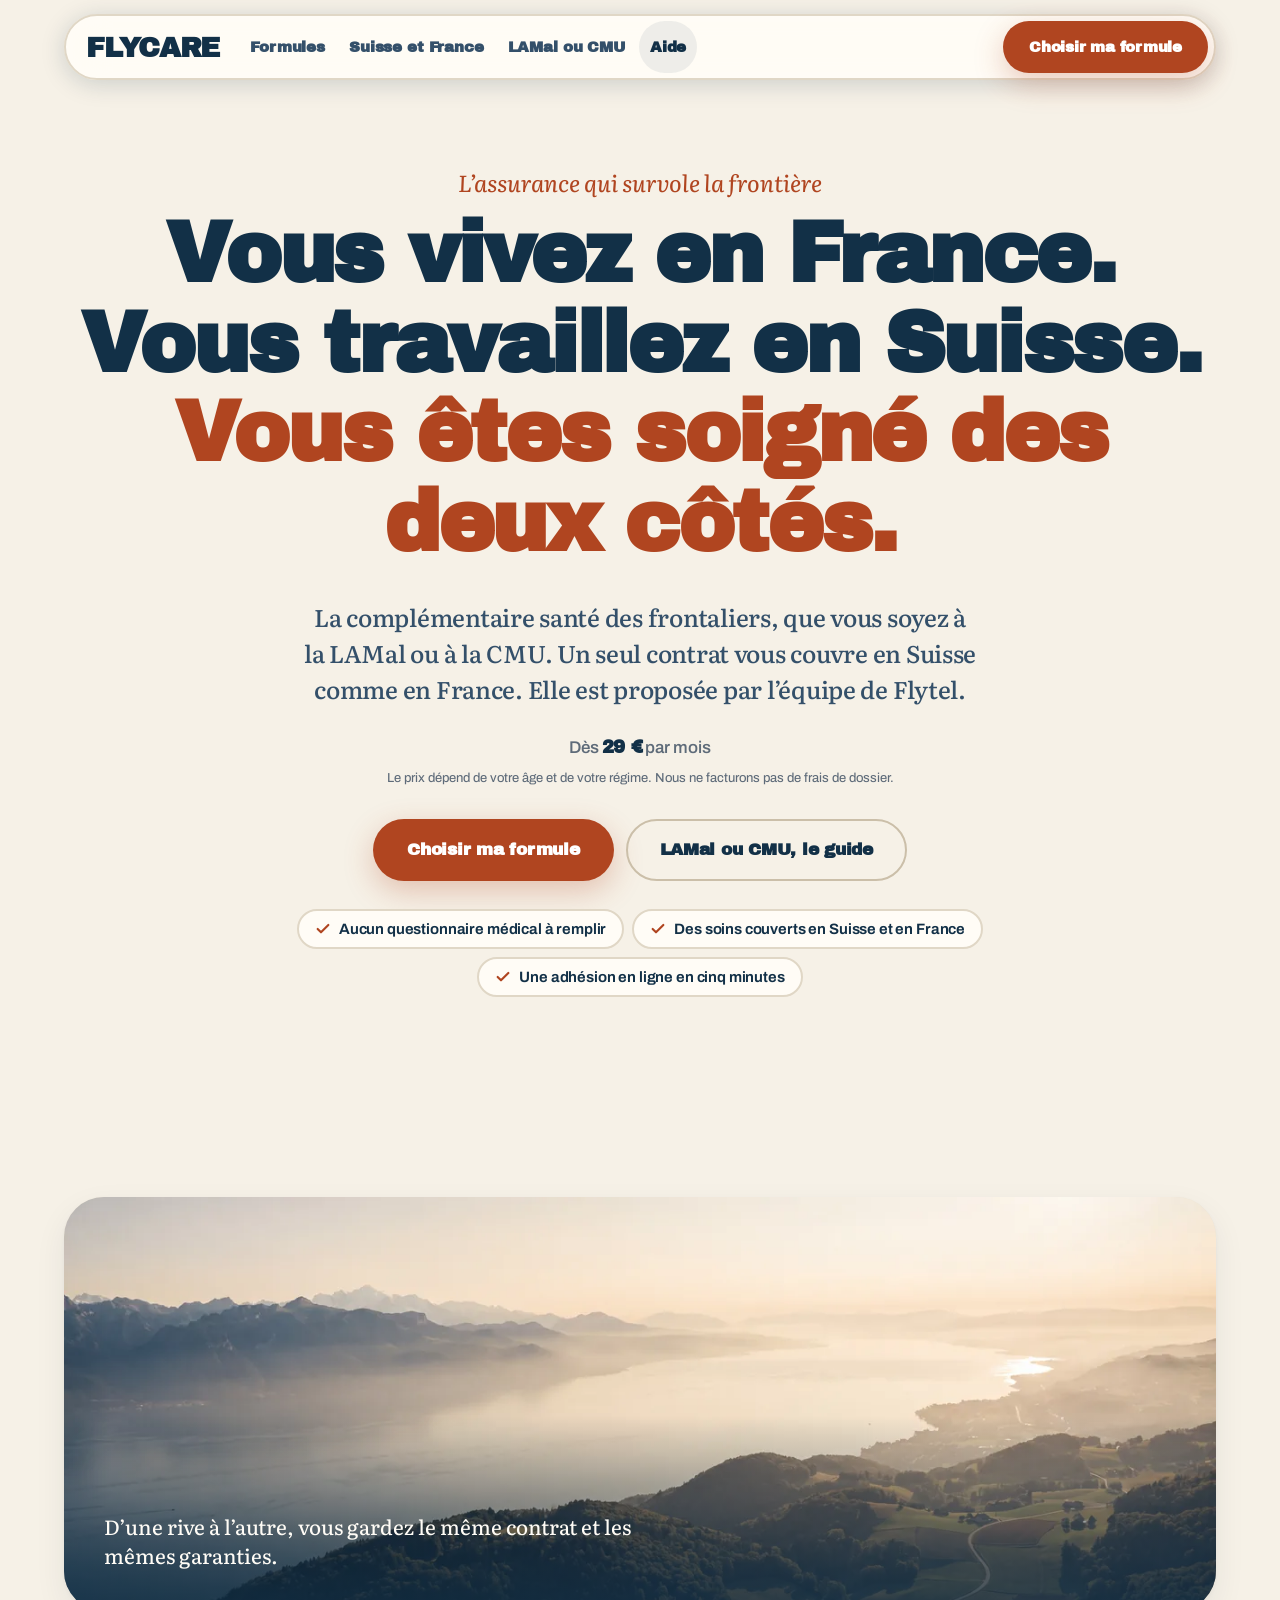
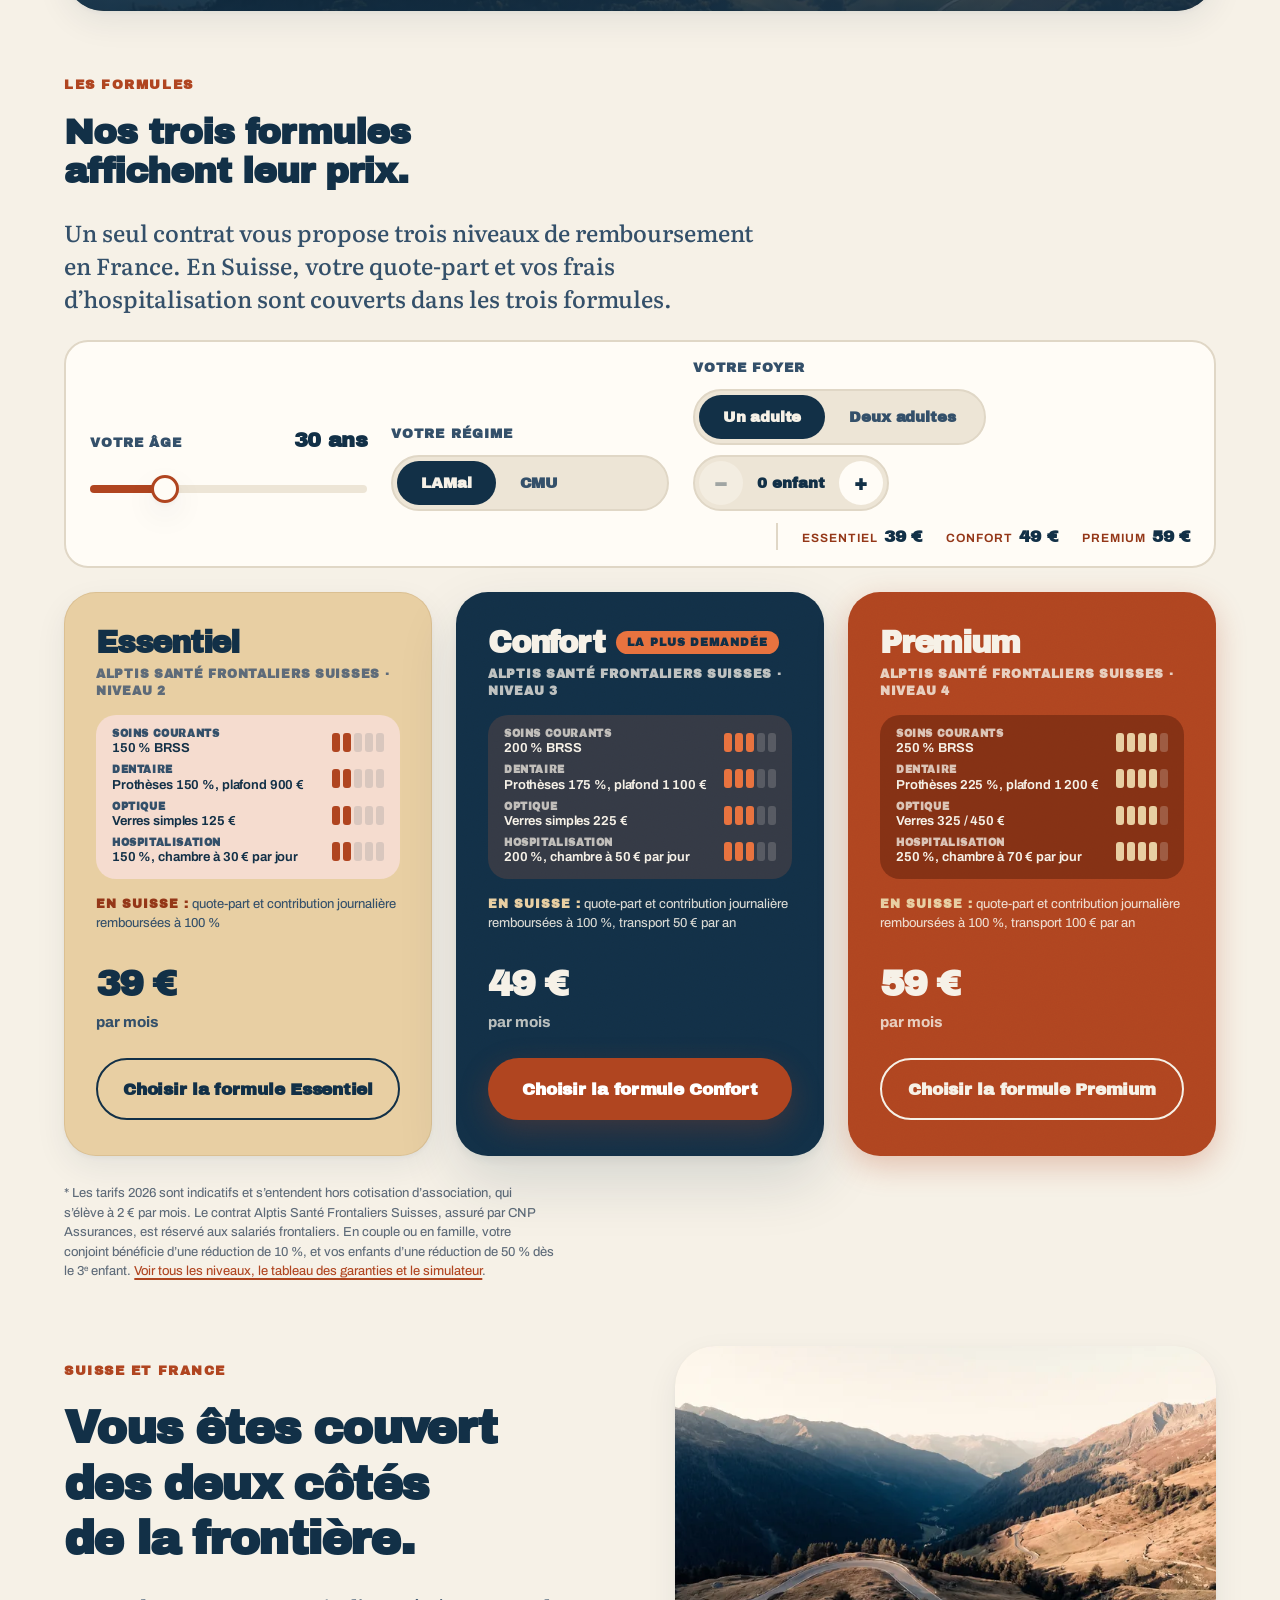
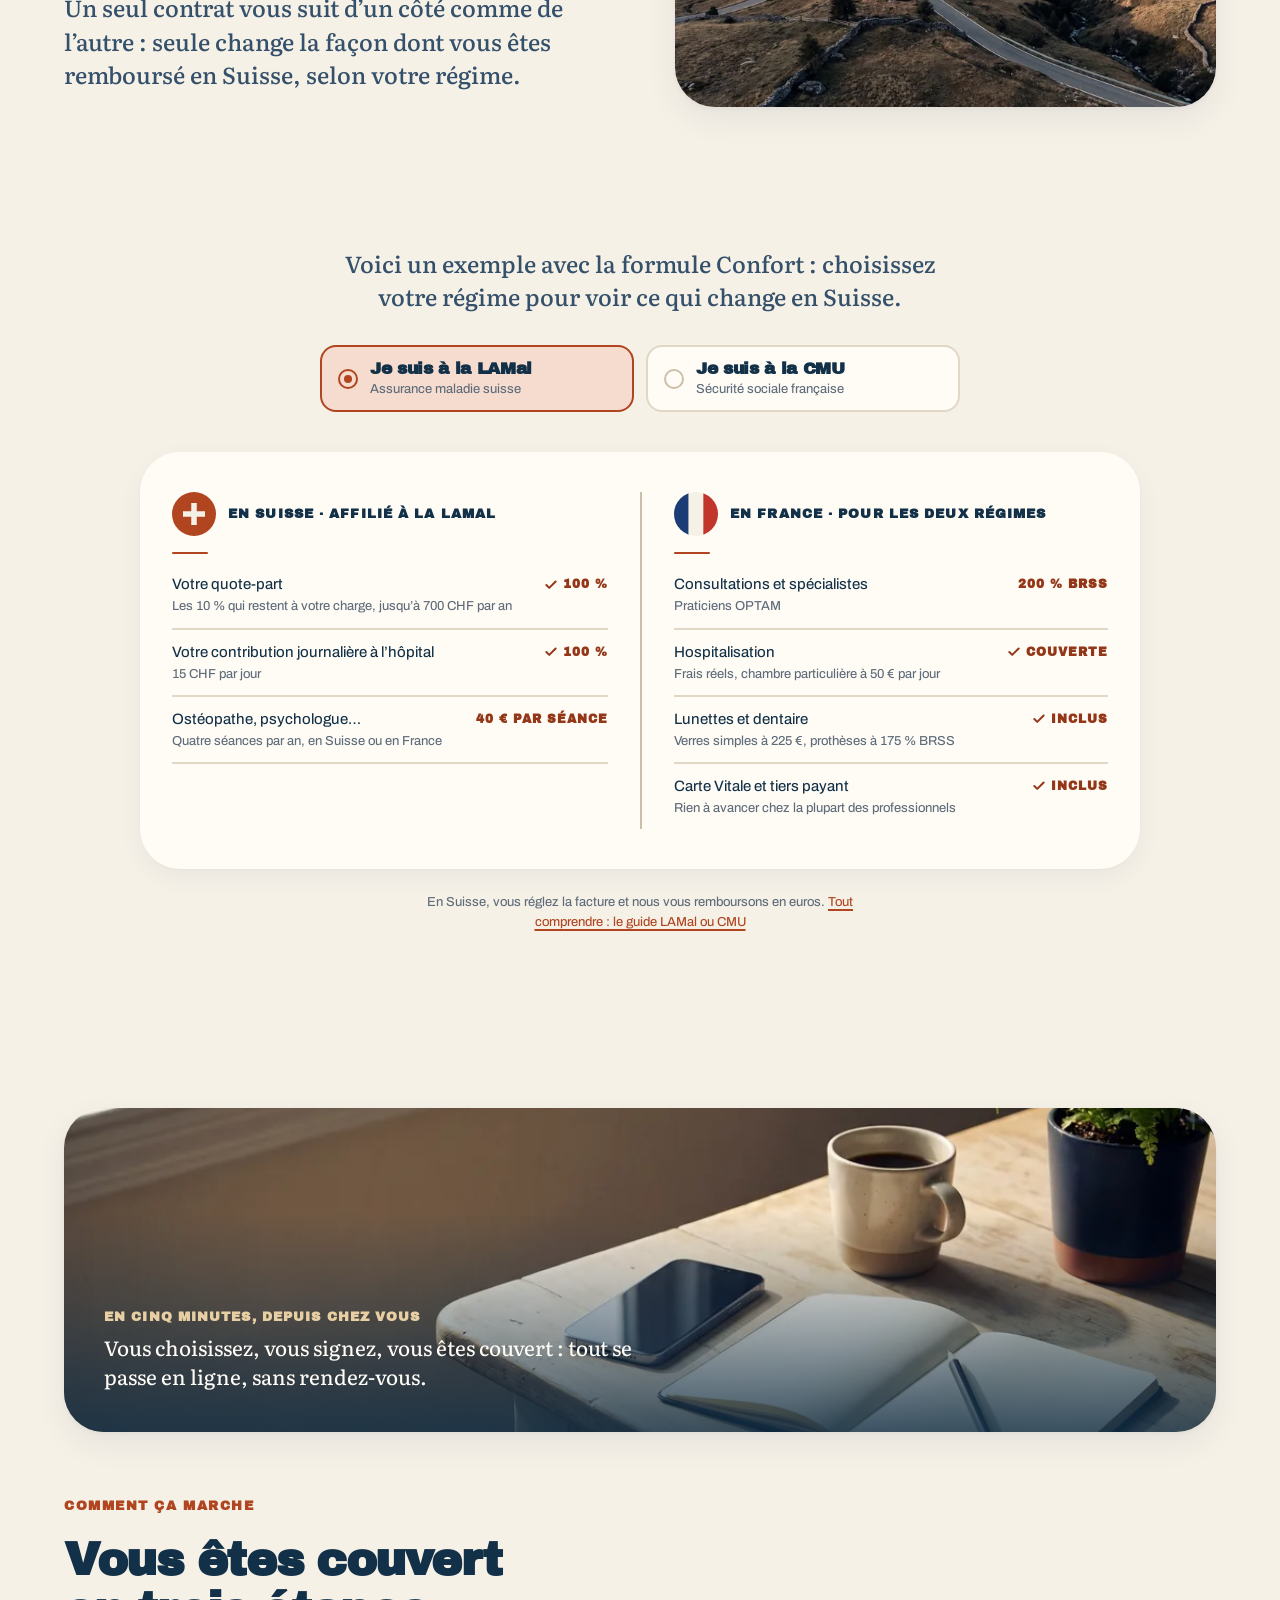
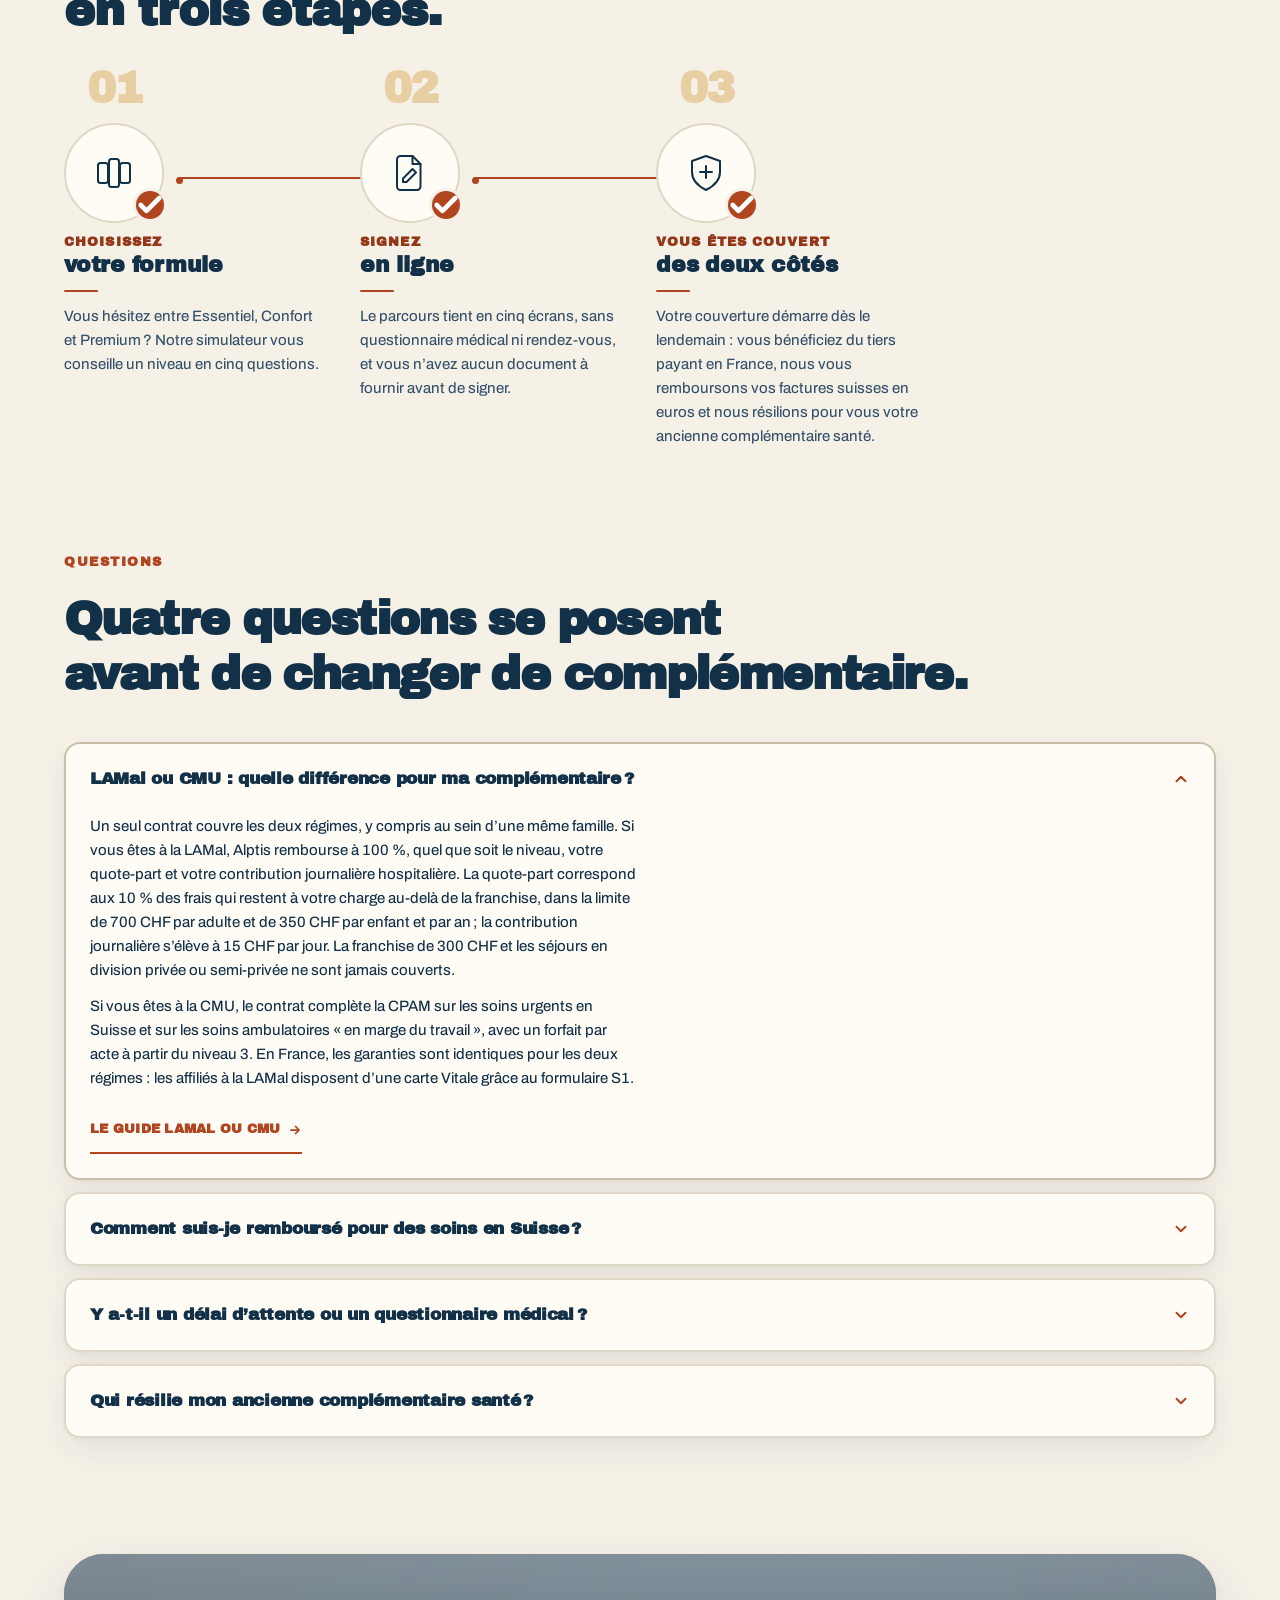
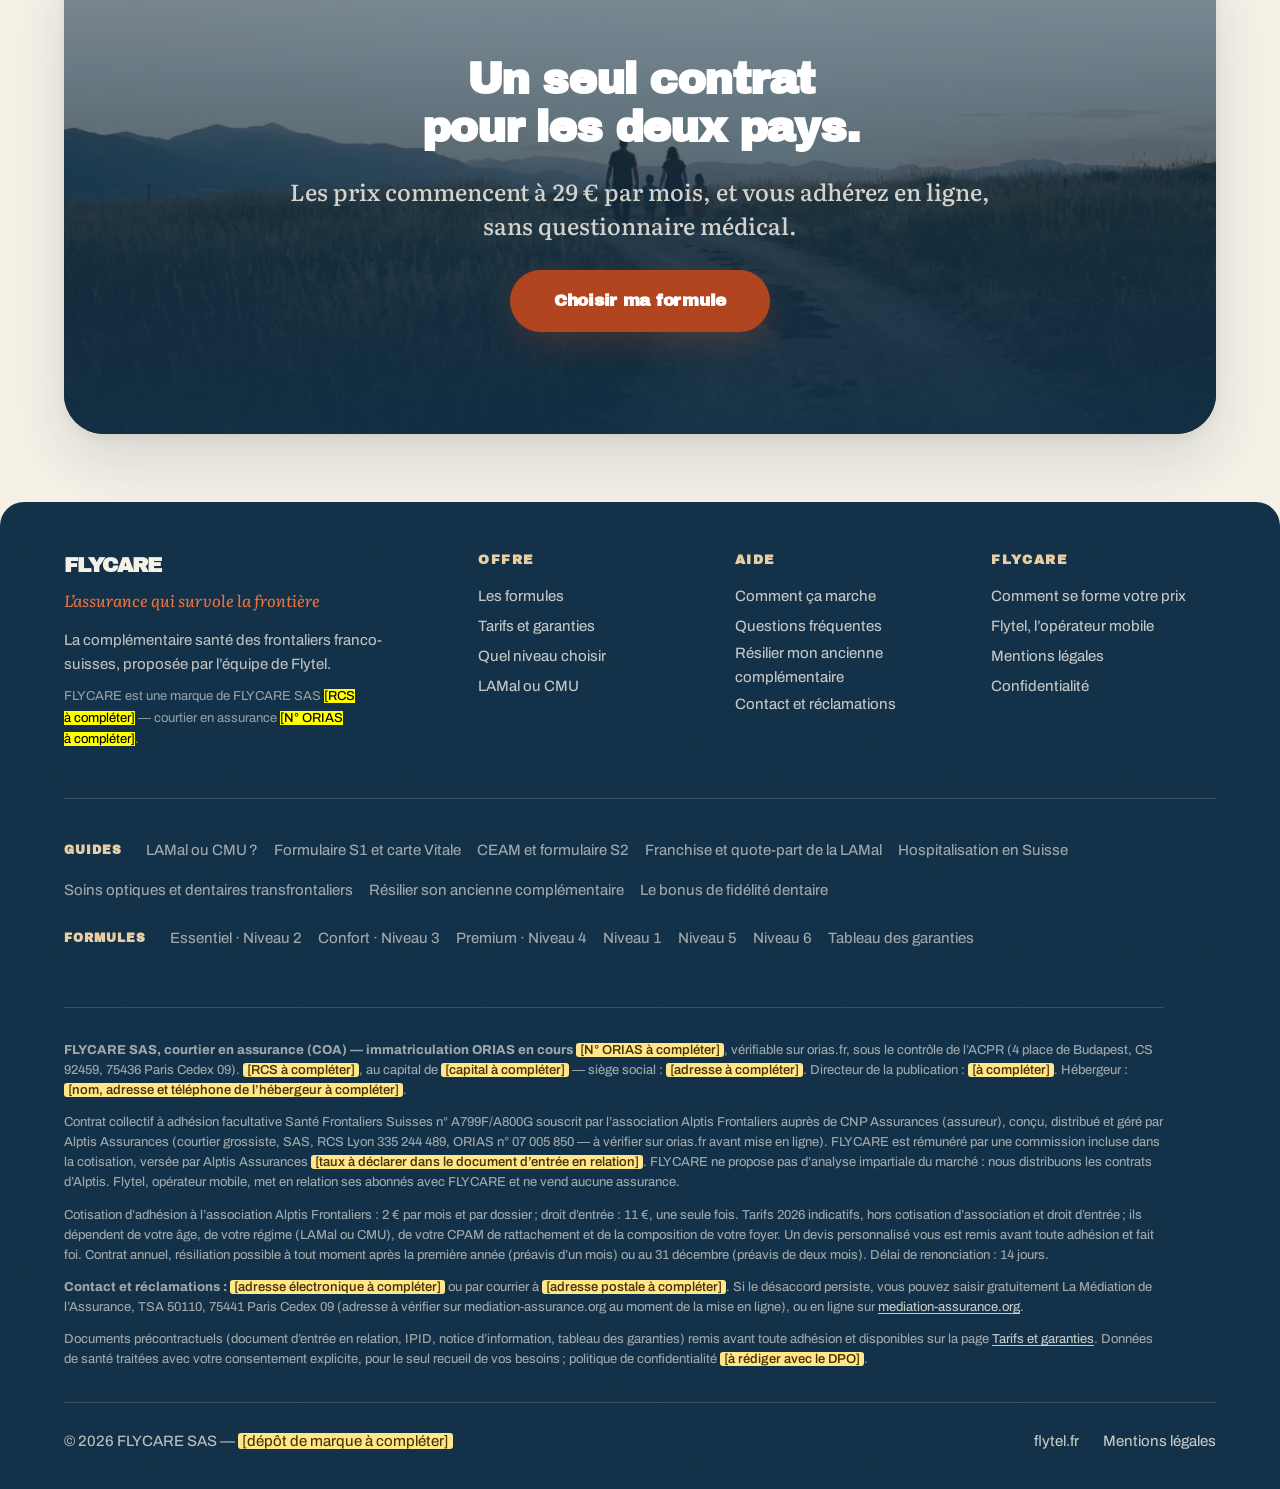
==== commit 9b4cb801: "Aperçu : le bouton de l'assistant renvoie au guide L'assistant a besoin du serveur local, absent de " ====
--- a/index.html
+++ b/index.html
@@ -66,7 +66,7 @@
       <p class="hero__prix pose" style="transition-delay:.16s">Dès <b data-des>29&nbsp;€</b> par mois<small>Le prix dépend de votre âge et de votre régime. Nous ne facturons pas de frais de dossier.</small></p>
       <div class="hero__cta pose" style="transition-delay:.2s">
         <a class="btn btn--terre" href="#formules">Choisir ma formule</a>
-        <button class="btn btn--contour" type="button" data-assistant-open>Poser une question</button>
+        <a class="btn btn--contour" href="guide-lamal-cmu.html">LAMal ou CMU, le guide</a>
       </div>
       <ul class="puces pose" style="transition-delay:.24s" aria-label="Ce qu’il faut savoir">
         <li><svg class="tick" width="16" height="16" viewBox="0 0 24 24" fill="none" stroke="currentColor" stroke-width="3.2" stroke-linecap="round" stroke-linejoin="round" aria-hidden="true"><path d="M20 6 9 17l-5-5"/></svg> Aucun questionnaire médical à remplir</li>
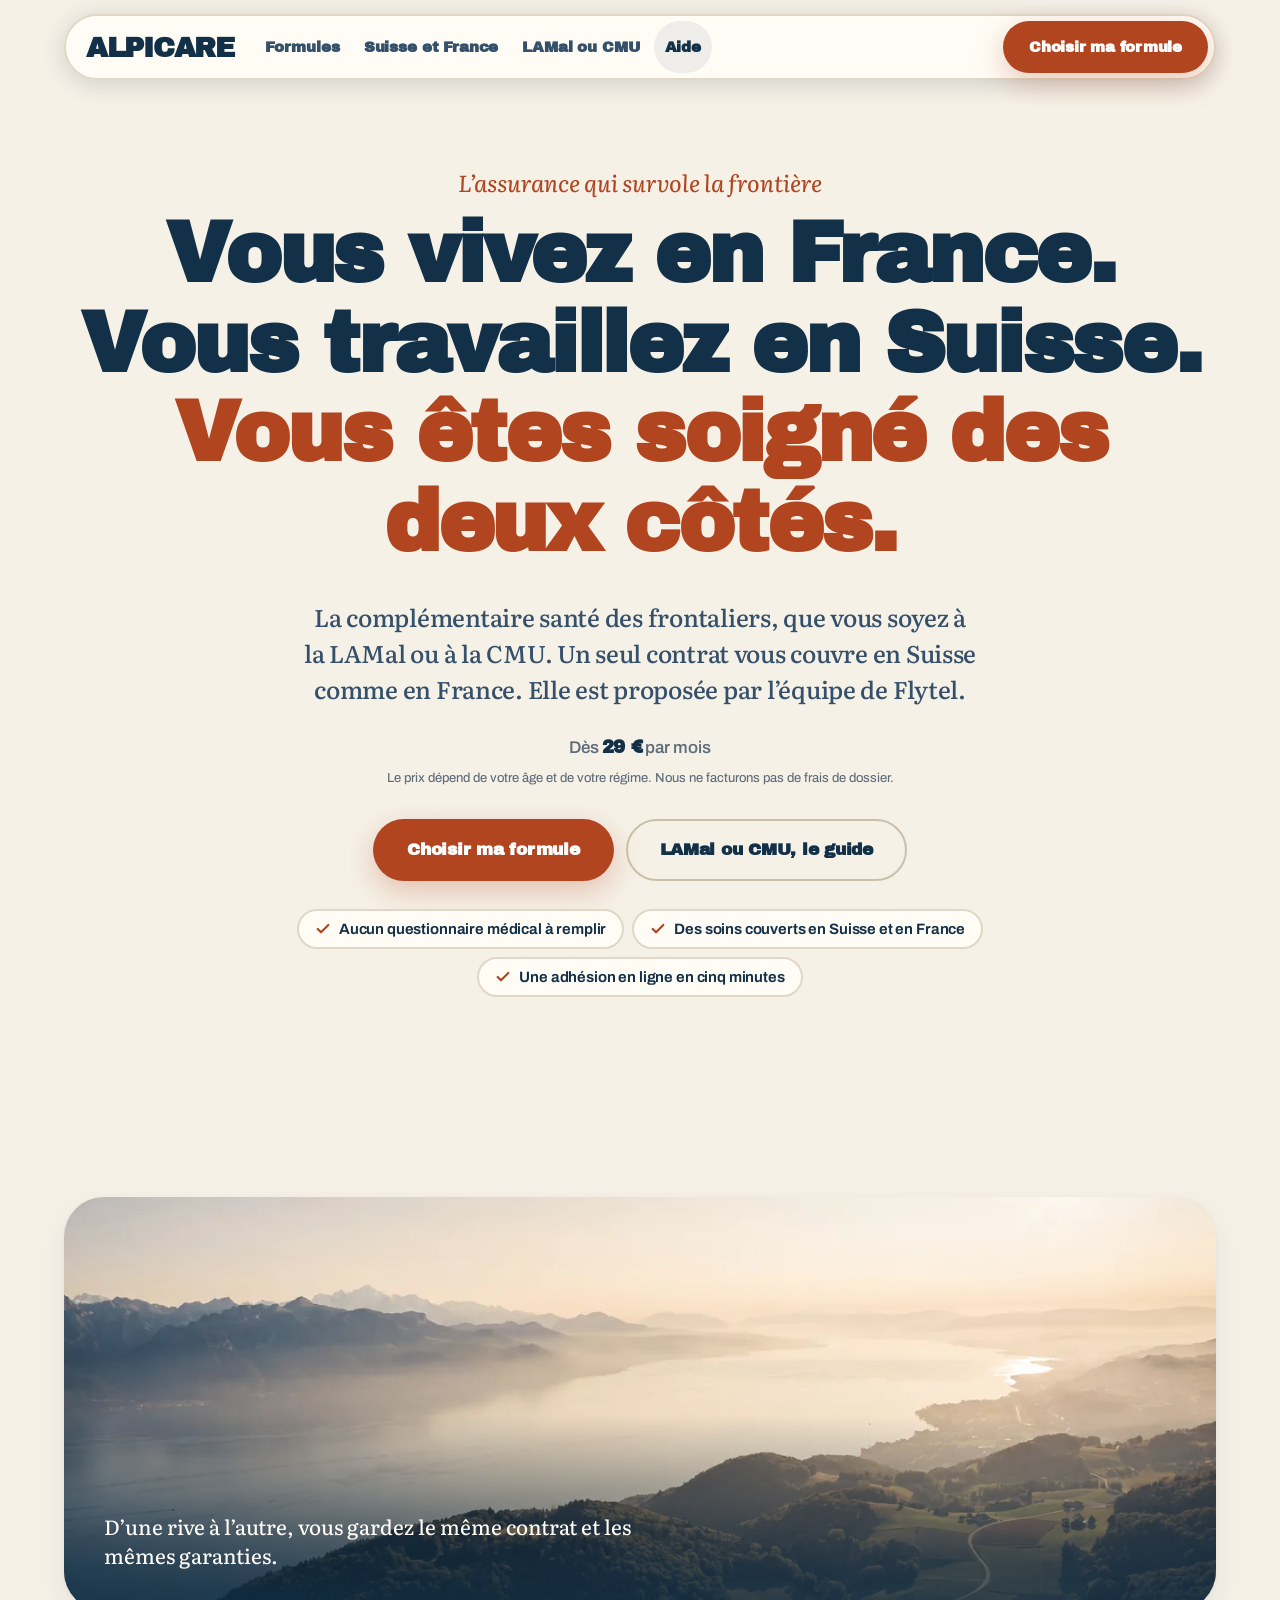
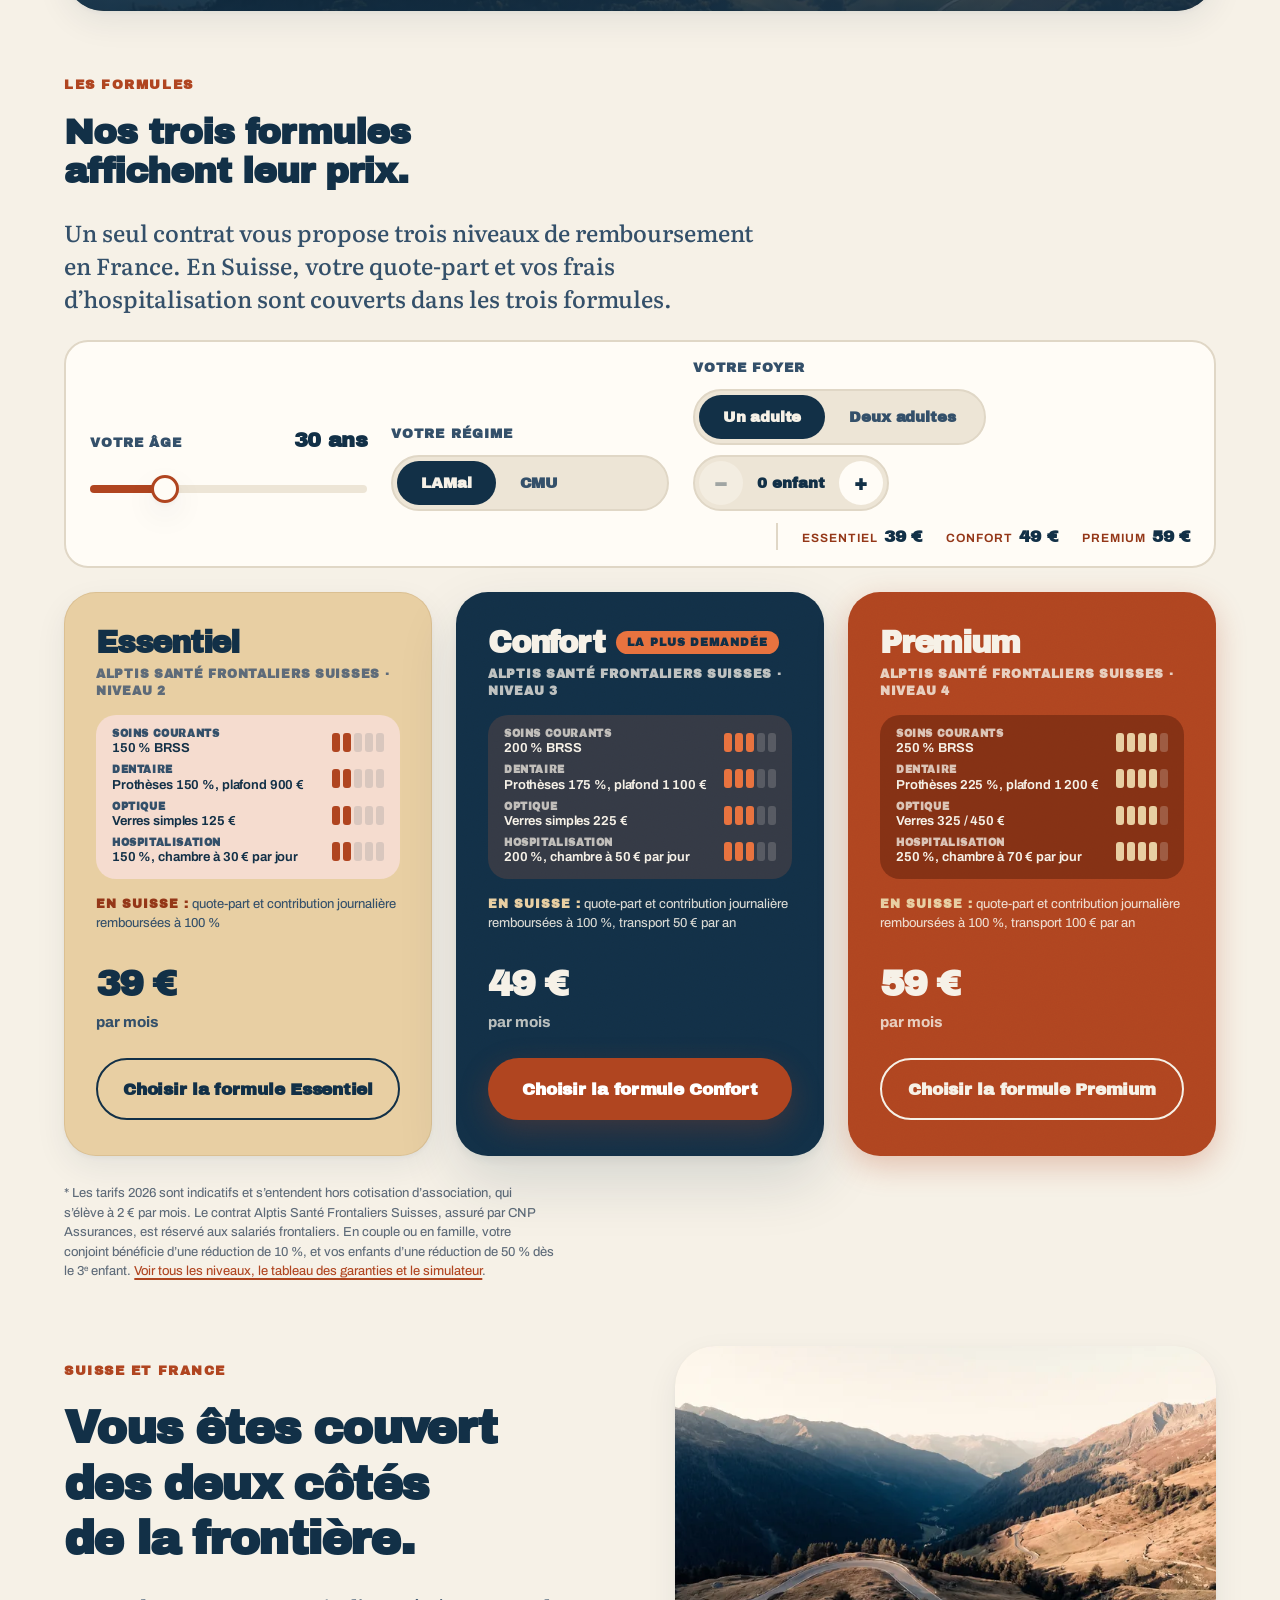
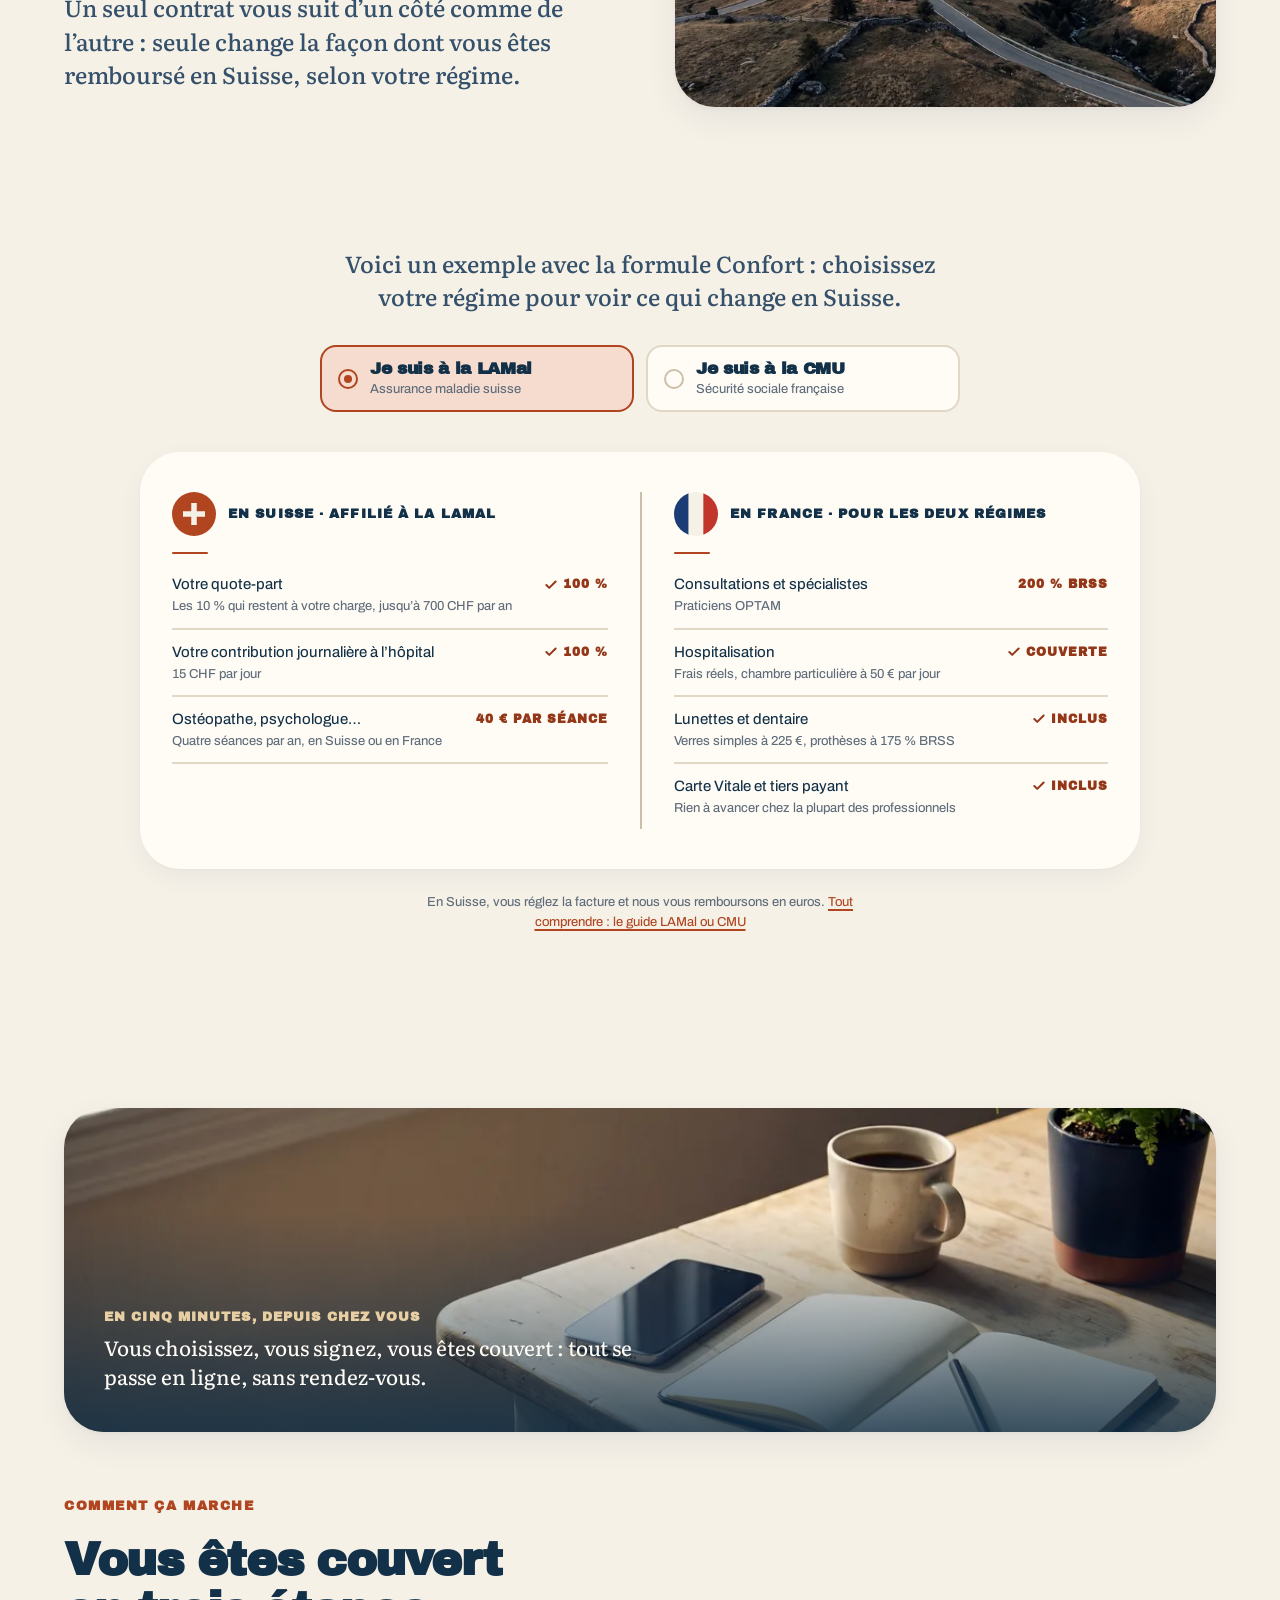
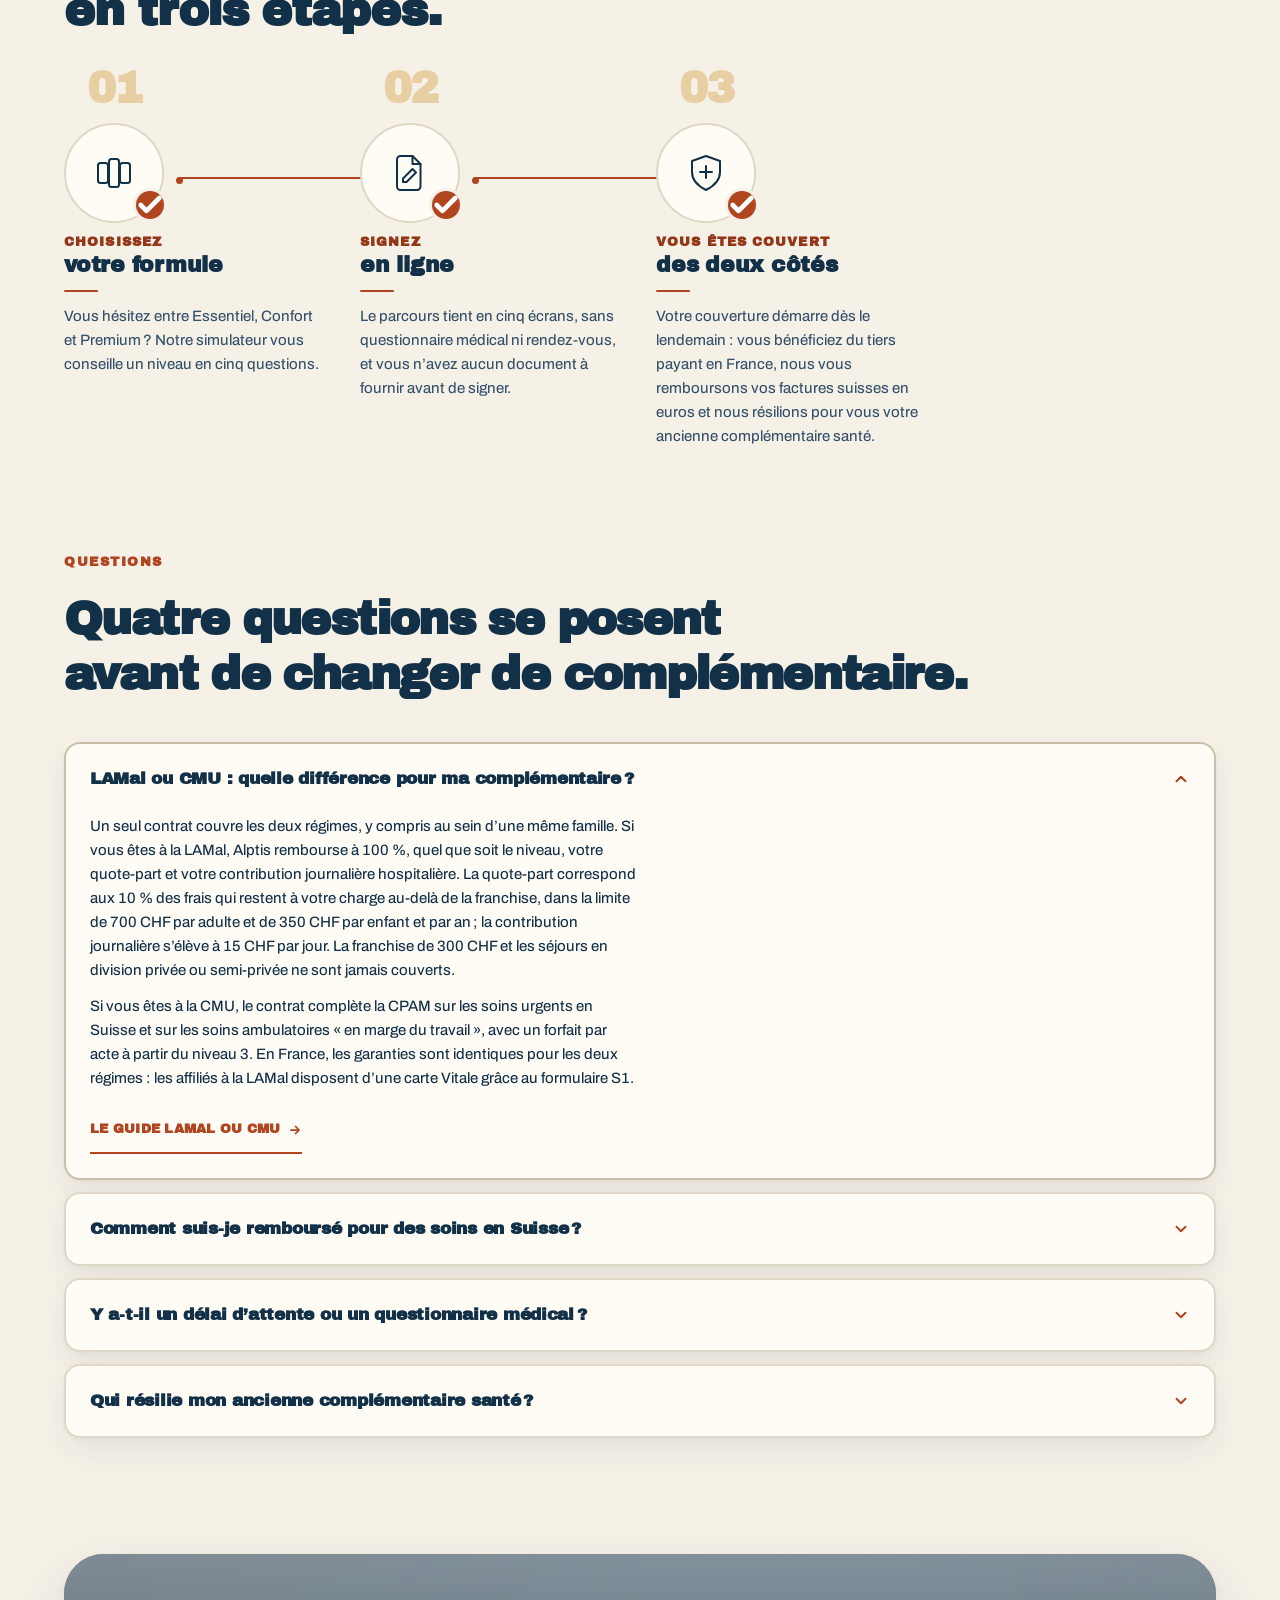
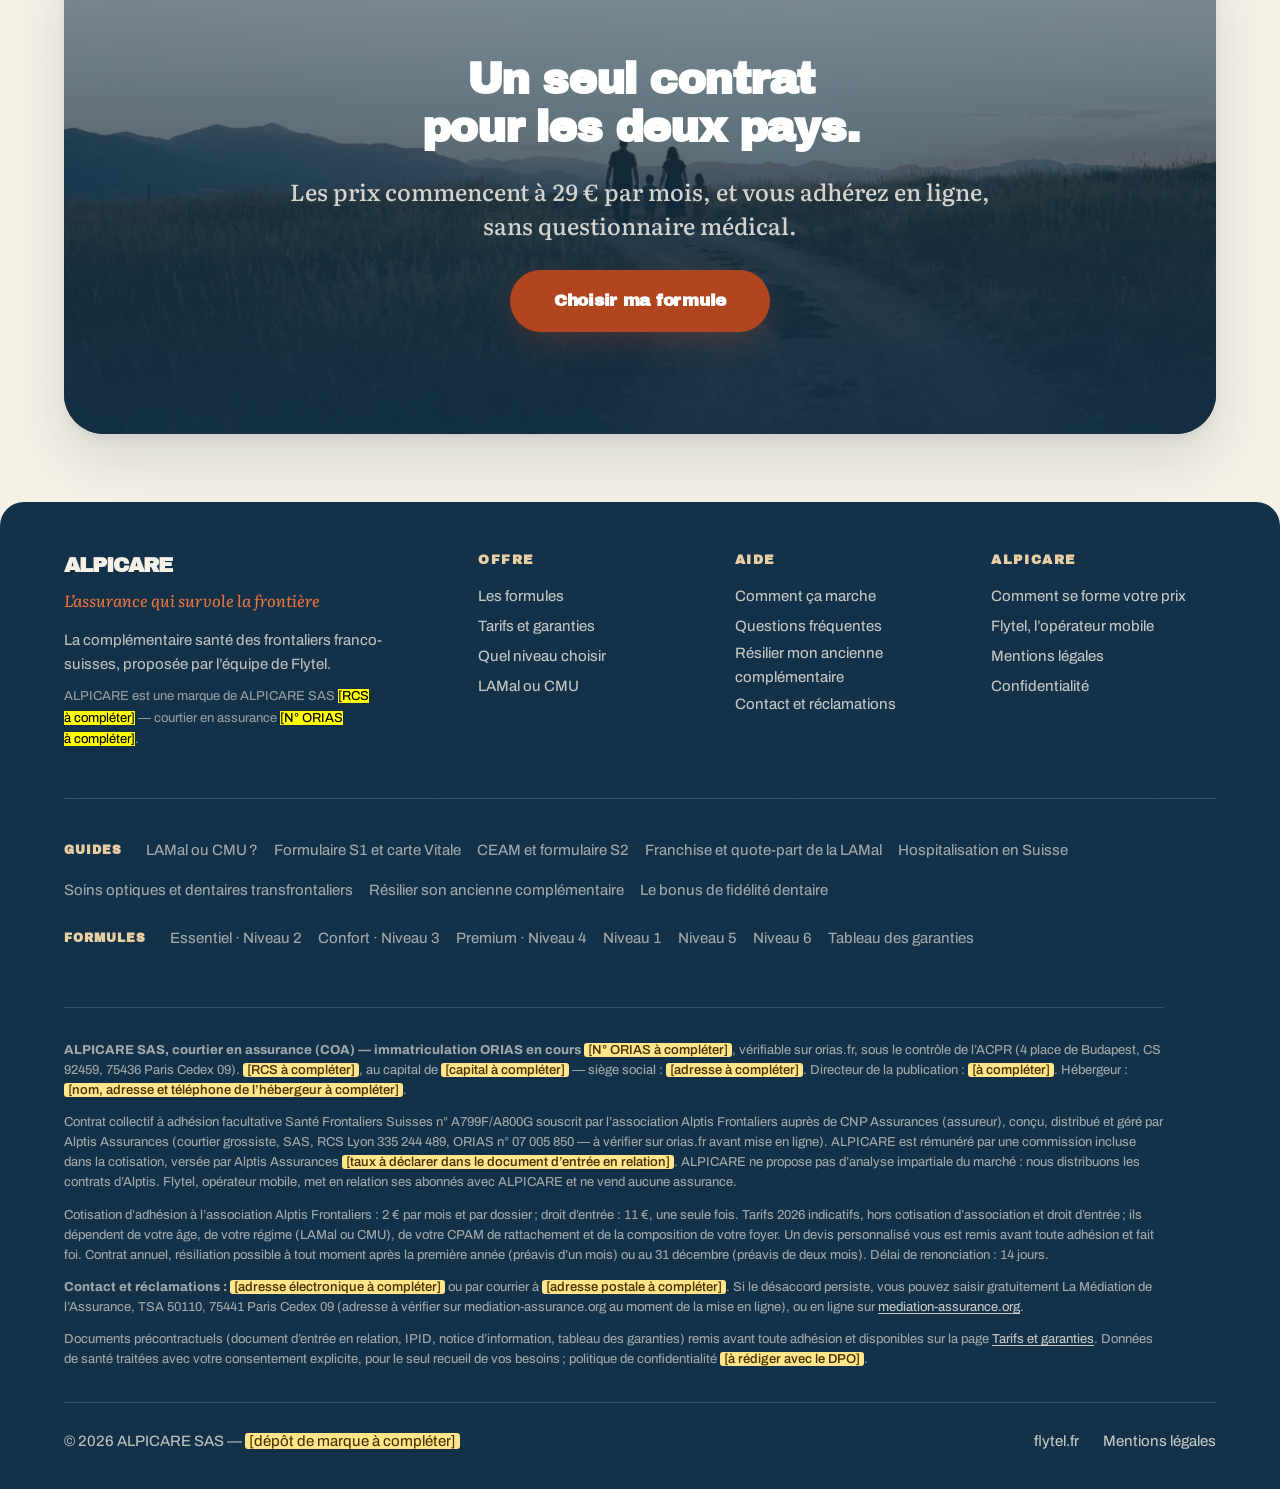
==== commit 4ceb4299: "Aperçu : mise à jour des pages" ====
--- a/index.html
+++ b/index.html
@@ -3,7 +3,7 @@
 <head>
   <meta charset="UTF-8">
   <meta name="viewport" content="width=device-width, initial-scale=1">
-  <title>FLYCARE · l’assurance qui franchit la frontière</title>
+  <title>ALPICARE · l’assurance qui survole la frontière</title>
   <meta name="description" content="La complémentaire santé des frontaliers franco-suisses, que vous soyez à la LAMal ou à la CMU. Un seul contrat vous couvre dans les deux pays et vous adhérez en ligne en cinq minutes, dès 29 € par mois.">
   <!-- ⚠ noindex tant que les mentions légales (ORIAS, RCS) ne sont pas complétées. Passer à « index, follow » ensuite. -->
   <meta name="robots" content="noindex, nofollow">
@@ -22,8 +22,8 @@
 
 <header class="barre">
   <div class="barre__i">
-    <a class="marque" href="index.html" aria-label="FLYCARE, retour à l’accueil">
-      <span class="marque__mot">FLYCARE</span>
+    <a class="marque" href="index.html" aria-label="ALPICARE, retour à l’accueil">
+      <span class="marque__mot">ALPICARE</span>
     </a>
     <nav class="barre__nav" aria-label="Navigation principale">
       <a href="#formules">Formules</a>
@@ -40,7 +40,7 @@
 
 <nav class="menu" id="menu" data-ouvert="0" aria-label="Menu principal">
   <div class="menu__h">
-    <span class="marque"><span class="marque__mot">FLYCARE</span></span>
+    <span class="marque"><span class="marque__mot">ALPICARE</span></span>
     <button class="fermer" type="button" aria-label="Fermer le menu"><svg width="22" height="22" viewBox="0 0 24 24" fill="none" stroke="currentColor" stroke-width="2.6" stroke-linecap="round" aria-hidden="true"><path d="M18 6 6 18M6 6l12 12"/></svg></button>
   </div>
   <a class="lien" href="#formules">Formules</a>
@@ -311,7 +311,7 @@
         <button type="button" aria-expanded="false">Comment suis-je remboursé pour des soins en Suisse&#8239;?<svg width="18" height="18" viewBox="0 0 24 24" fill="none" stroke="currentColor" stroke-width="2.6" stroke-linecap="round" stroke-linejoin="round" aria-hidden="true"><path d="m6 9 6 6 6-6"/></svg></button>
         <div class="r"><div>
           <p>En Suisse, c’est vous qui payez la facture (système du tiers garant). Votre caisse LAMal ou votre CPAM rembourse sa part, puis vous envoyez à Alptis la facture détaillée, le décompte original de votre régime et le reçu de paiement. Alptis rembourse en euros, au taux BCE du jour où vous avez payé, dans la limite de ce qui est resté à votre charge.</p>
-          <p>Il n’y a ni tiers payant ni prise en charge hospitalière en Suisse, quel que soit le niveau. En France, tiers payant et télétransmission Noémie fonctionnent normalement. L’équipe FLYCARE vous aide à constituer chaque dossier suisse.</p>
+          <p>Il n’y a ni tiers payant ni prise en charge hospitalière en Suisse, quel que soit le niveau. En France, tiers payant et télétransmission Noémie fonctionnent normalement. L’équipe ALPICARE vous aide à constituer chaque dossier suisse.</p>
           <a class="faq__lire" href="guide-lamal-cmu.html">Qui paie quoi en Suisse<svg width="14" height="14" viewBox="0 0 24 24" fill="none" stroke="currentColor" stroke-width="3" stroke-linecap="round" stroke-linejoin="round" aria-hidden="true"><path d="M5 12h13M13 6l6 6-6 6"/></svg></a>
         </div></div>
       </div>
@@ -351,9 +351,9 @@
   <div class="env">
     <div class="pied__g">
       <div>
-        <a class="marque" href="index.html" aria-label="FLYCARE, retour à l’accueil"><span class="marque__mot">FLYCARE</span></a>
+        <a class="marque" href="index.html" aria-label="ALPICARE, retour à l’accueil"><span class="marque__mot">ALPICARE</span></a>
         <p class="pied__slogan">L’assurance qui survole la frontière</p>
-        <p class="pied__base">La complémentaire santé des frontaliers franco-suisses, proposée par l’équipe de Flytel.<small>FLYCARE est une marque de FLYCARE SAS <mark>[RCS à compléter]</mark> — courtier en assurance <mark>[N° ORIAS à compléter]</mark>.</small></p>
+        <p class="pied__base">La complémentaire santé des frontaliers franco-suisses, proposée par l’équipe de Flytel.<small>ALPICARE est une marque de ALPICARE SAS <mark>[RCS à compléter]</mark> — courtier en assurance <mark>[N° ORIAS à compléter]</mark>.</small></p>
       </div>
       <div>
         <span class="sur">Offre</span>
@@ -370,7 +370,7 @@
         <a href="#reclamations">Contact et réclamations</a>
       </div>
       <div>
-        <span class="sur">FLYCARE</span>
+        <span class="sur">ALPICARE</span>
         <a href="tarifs.html#prix">Comment se forme votre prix</a>
         <a href="https://flytel.fr" rel="noopener">Flytel, l’opérateur mobile</a>
         <a href="#mentions">Mentions légales</a>
@@ -390,15 +390,15 @@
     </div>
 
     <div class="pied__legal" id="mentions">
-      <p><strong>FLYCARE SAS, courtier en assurance (COA) — immatriculation ORIAS en cours</strong> <mark>[N° ORIAS à compléter]</mark>, vérifiable sur orias.fr, sous le contrôle de l’ACPR (4 place de Budapest, CS 92459, 75436 Paris Cedex 09). <mark>[RCS à compléter]</mark>, au capital de <mark>[capital à compléter]</mark> — siège social&nbsp;: <mark>[adresse à compléter]</mark>. Directeur de la publication&nbsp;: <mark>[à compléter]</mark>. Hébergeur&nbsp;: <mark>[nom, adresse et téléphone de l’hébergeur à compléter]</mark>.</p>
-      <p>Contrat collectif à adhésion facultative Santé Frontaliers Suisses n° A799F/A800G souscrit par l’association Alptis Frontaliers auprès de CNP Assurances (assureur), conçu, distribué et géré par Alptis Assurances (courtier grossiste, SAS, RCS Lyon 335 244 489, ORIAS n° 07 005 850 — à vérifier sur orias.fr avant mise en ligne). FLYCARE est rémunéré par une commission incluse dans la cotisation, versée par Alptis Assurances <mark>[taux à déclarer dans le document d’entrée en relation]</mark>. FLYCARE ne propose pas d’analyse impartiale du marché&nbsp;: nous distribuons les contrats d’Alptis. Flytel, opérateur mobile, met en relation ses abonnés avec FLYCARE et ne vend aucune assurance.</p>
+      <p><strong>ALPICARE SAS, courtier en assurance (COA) — immatriculation ORIAS en cours</strong> <mark>[N° ORIAS à compléter]</mark>, vérifiable sur orias.fr, sous le contrôle de l’ACPR (4 place de Budapest, CS 92459, 75436 Paris Cedex 09). <mark>[RCS à compléter]</mark>, au capital de <mark>[capital à compléter]</mark> — siège social&nbsp;: <mark>[adresse à compléter]</mark>. Directeur de la publication&nbsp;: <mark>[à compléter]</mark>. Hébergeur&nbsp;: <mark>[nom, adresse et téléphone de l’hébergeur à compléter]</mark>.</p>
+      <p>Contrat collectif à adhésion facultative Santé Frontaliers Suisses n° A799F/A800G souscrit par l’association Alptis Frontaliers auprès de CNP Assurances (assureur), conçu, distribué et géré par Alptis Assurances (courtier grossiste, SAS, RCS Lyon 335 244 489, ORIAS n° 07 005 850 — à vérifier sur orias.fr avant mise en ligne). ALPICARE est rémunéré par une commission incluse dans la cotisation, versée par Alptis Assurances <mark>[taux à déclarer dans le document d’entrée en relation]</mark>. ALPICARE ne propose pas d’analyse impartiale du marché&nbsp;: nous distribuons les contrats d’Alptis. Flytel, opérateur mobile, met en relation ses abonnés avec ALPICARE et ne vend aucune assurance.</p>
       <p>Cotisation d’adhésion à l’association Alptis Frontaliers&nbsp;: 2&nbsp;€ par mois et par dossier&#8239;; droit d’entrée&nbsp;: 11&nbsp;€, une seule fois. Tarifs 2026 indicatifs, hors cotisation d’association et droit d’entrée&#8239;; ils dépendent de votre âge, de votre régime (LAMal ou CMU), de votre CPAM de rattachement et de la composition de votre foyer. Un devis personnalisé vous est remis avant toute adhésion et fait foi. Contrat annuel, résiliation possible à tout moment après la première année (préavis d’un mois) ou au 31 décembre (préavis de deux mois). Délai de renonciation&nbsp;: 14 jours.</p>
       <p id="reclamations"><strong>Contact et réclamations&nbsp;:</strong> <mark>[adresse électronique à compléter]</mark> ou par courrier à <mark>[adresse postale à compléter]</mark>. Si le désaccord persiste, vous pouvez saisir gratuitement La Médiation de l’Assurance, TSA 50110, 75441 Paris Cedex 09 (adresse à vérifier sur mediation-assurance.org au moment de la mise en ligne), ou en ligne sur <a href="https://www.mediation-assurance.org" rel="noopener">mediation-assurance.org</a>.</p>
       <p>Documents précontractuels (document d’entrée en relation, IPID, notice d’information, tableau des garanties) remis avant toute adhésion et disponibles sur la page <a href="tarifs.html#documents">Tarifs et garanties</a>. Données de santé traitées avec votre consentement explicite, pour le seul recueil de vos besoins&#8239;; politique de confidentialité <mark>[à rédiger avec le DPO]</mark>.</p>
     </div>
 
     <div class="pied__b">
-      <span>© 2026 FLYCARE SAS — <mark style="background:#ffe68a;color:#4a3200;padding:0 4px;border-radius:3px">[dépôt de marque à compléter]</mark></span>
+      <span>© 2026 ALPICARE SAS — <mark style="background:#ffe68a;color:#4a3200;padding:0 4px;border-radius:3px">[dépôt de marque à compléter]</mark></span>
       <span class="pied__profils"><a href="https://flytel.fr" rel="noopener">flytel.fr</a><a href="#mentions">Mentions légales</a></span>
     </div>
   </div>
--- a/styles.css
+++ b/styles.css
@@ -1,5 +1,5 @@
 /* =====================================================================
-   FLYCARE — design system (sœur de Flytel)
+   ALPICARE — design system (sœur de Flytel)
    ---------------------------------------------------------------------
    Feuille unique, sans build. Vanilla CSS. Mono-thème clair (crème).
    Polices chargées via Google Fonts dans le <head> de chaque page :
@@ -60,7 +60,7 @@
      .sens > .sens__p       carte deux colonnes (Soins en Suisse / Soins en France)
      [data-lamal] / [data-cmu]   éléments affichés selon le régime choisi
 
-   Pourquoi FLYCARE
+   Pourquoi ALPICARE
      .pile > .pile__c     cartes empilées 01-04 (--i:index) ; .pile__c--lac/--terre/--sable/--craie
      .pile__t · .pile__num · .pile__lire · .pile__v · .mini__g
      .duel                visuel deux prix (pile 01) ; .niveaux (pile 02) ; .telScene .tel (mockup iPhone, pile 04)
@@ -425,7 +425,7 @@
 [hidden]{display:none!important}
 html:not(.js) [data-cmu]{display:none!important}
 
-/* ---------- 10. Pile 01-04 (Pourquoi FLYCARE) ---------- */
+/* ---------- 10. Pile 01-04 (Pourquoi ALPICARE) ---------- */
 .pile{margin-top:44px}
 .pile__c{border-radius:var(--r-carte);box-shadow:var(--ombre-levee);overflow:hidden;margin-bottom:var(--e-5);display:grid;grid-template-columns:1fr}
 .pile__t{padding:var(--e-6) var(--e-5) var(--e-6)}
@@ -768,7 +768,7 @@
 .assistant__note{margin:0;padding:0 16px 12px;font-size:var(--t-micro);color:var(--gris);line-height:1.4;background:var(--craie)}
 @media(max-width:899px){.assistant__btn{bottom:88px;right:14px;height:50px;padding:0 16px 0 14px}.assistant__btn span{display:none}.assistant__btn{width:50px;padding:0;justify-content:center}.assistant{right:10px;left:10px;bottom:10px;width:auto;max-height:calc(100vh - 20px)}body.assistant-ouvert .collante{display:none}}
 
-/* Section « Demandez à Flycare » (accueil) */
+/* Section « Demandez à Alpicare » (accueil) */
 .demande{display:grid;grid-template-columns:1.1fr 1fr;gap:var(--e-7);align-items:center;padding:var(--e-8);background:var(--lac);color:var(--creme);border-radius:var(--r-carte);box-shadow:var(--ombre-levee)}
 .demande .sur{color:var(--sable)}
 .demande h2{color:var(--creme);text-transform:none;letter-spacing:-.03em;font-size:clamp(2rem,3.6vw,3rem)}
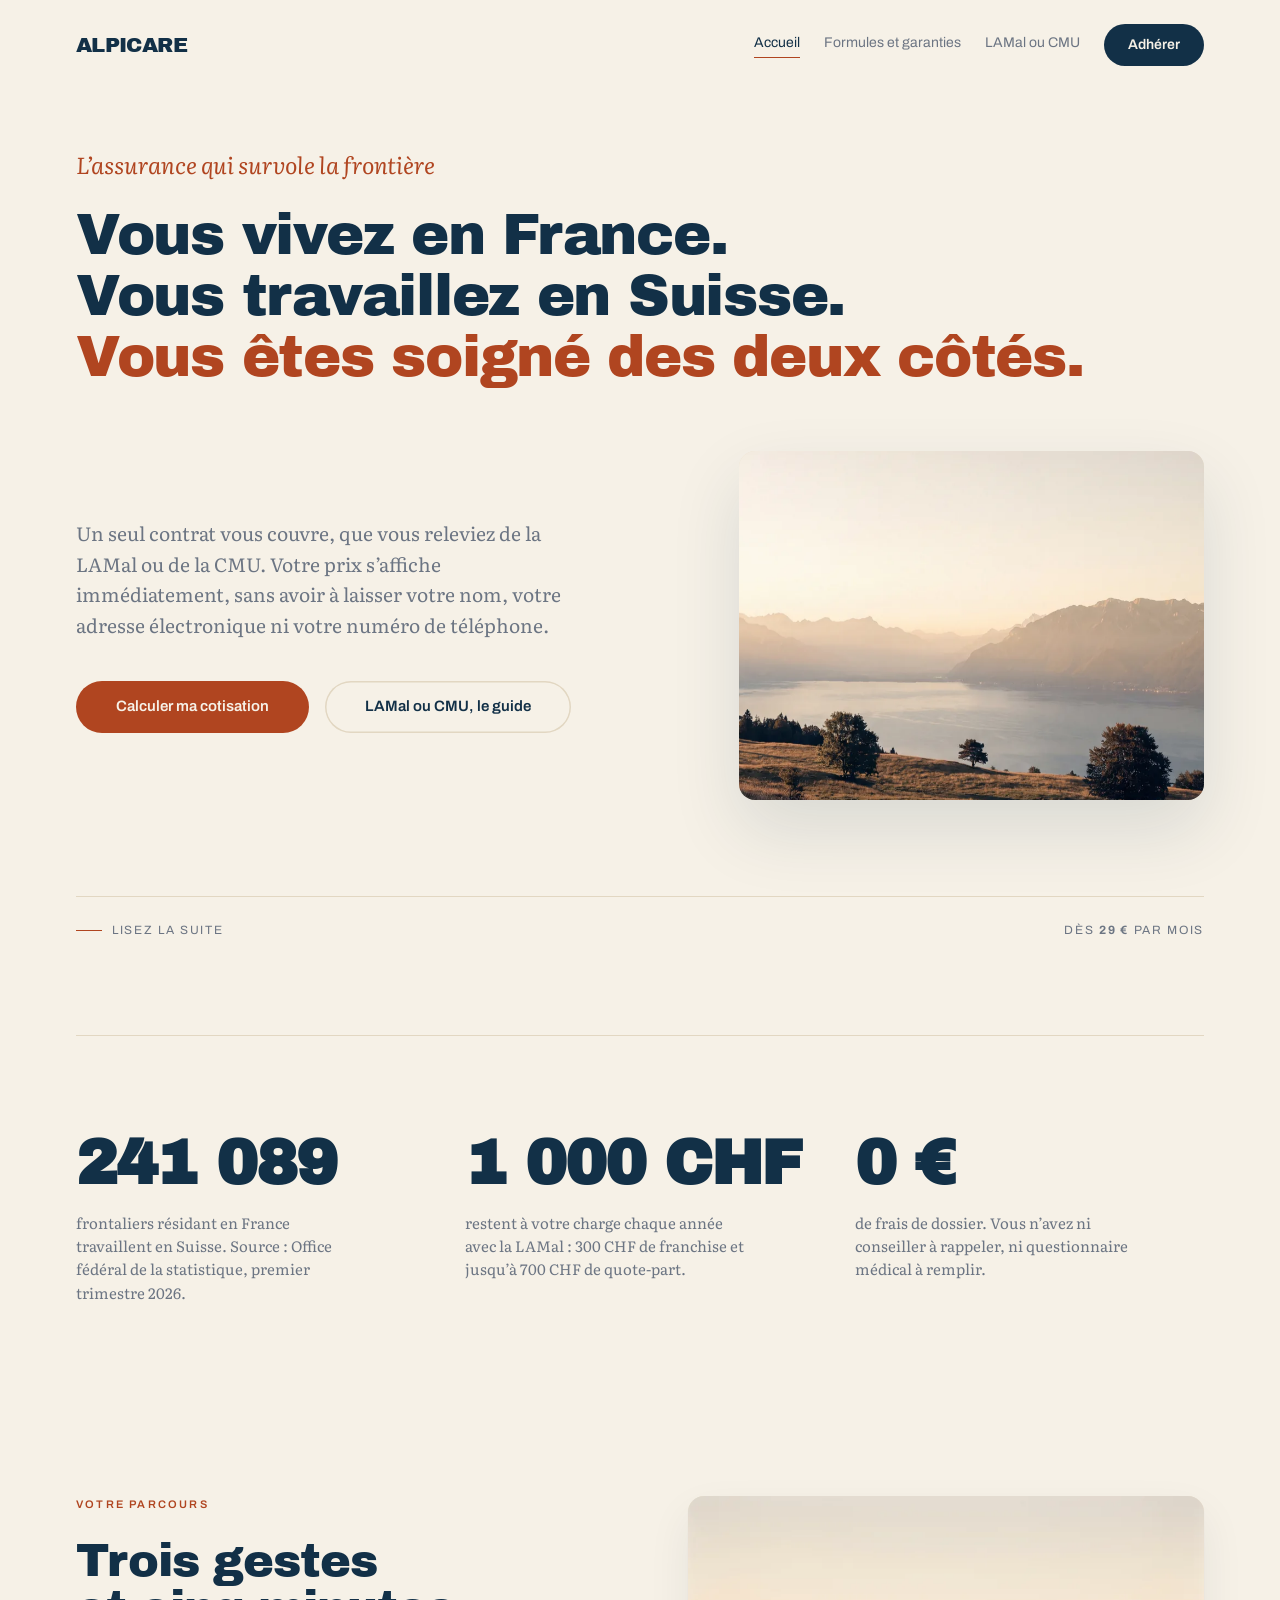
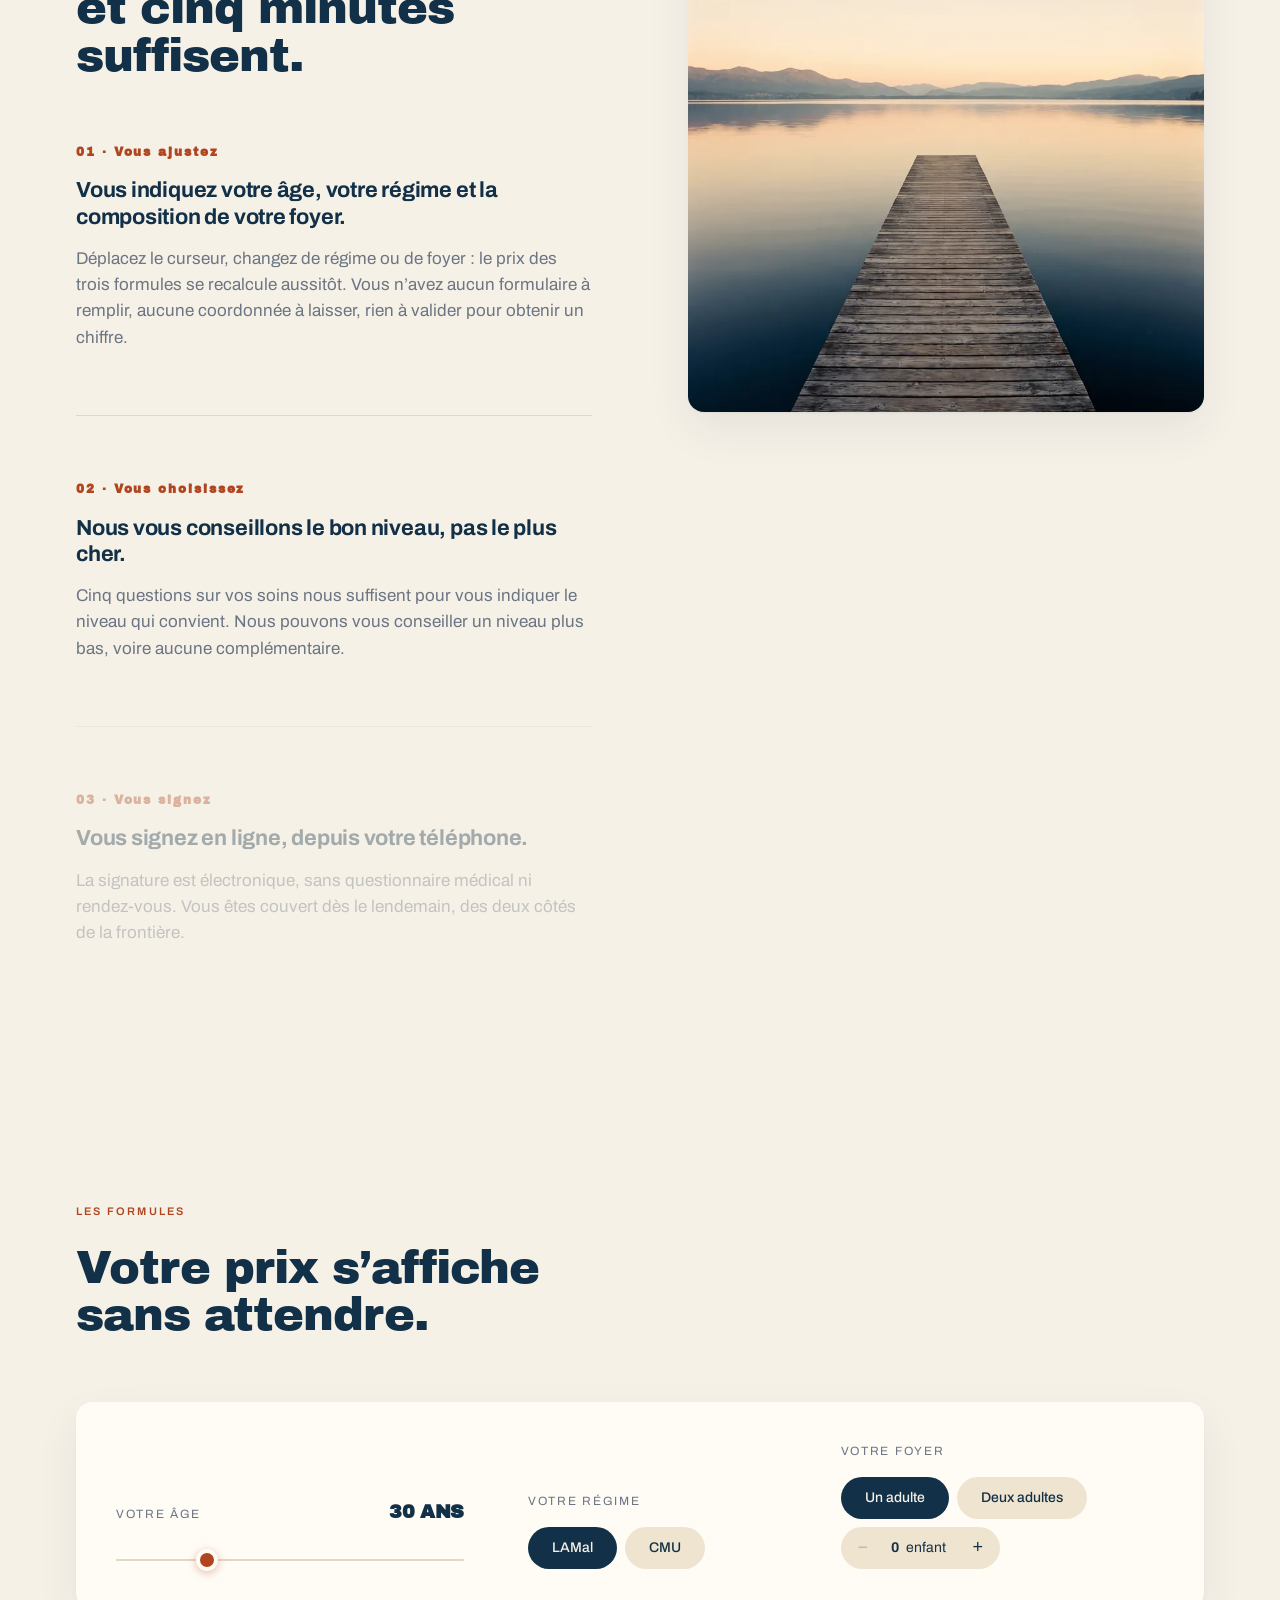
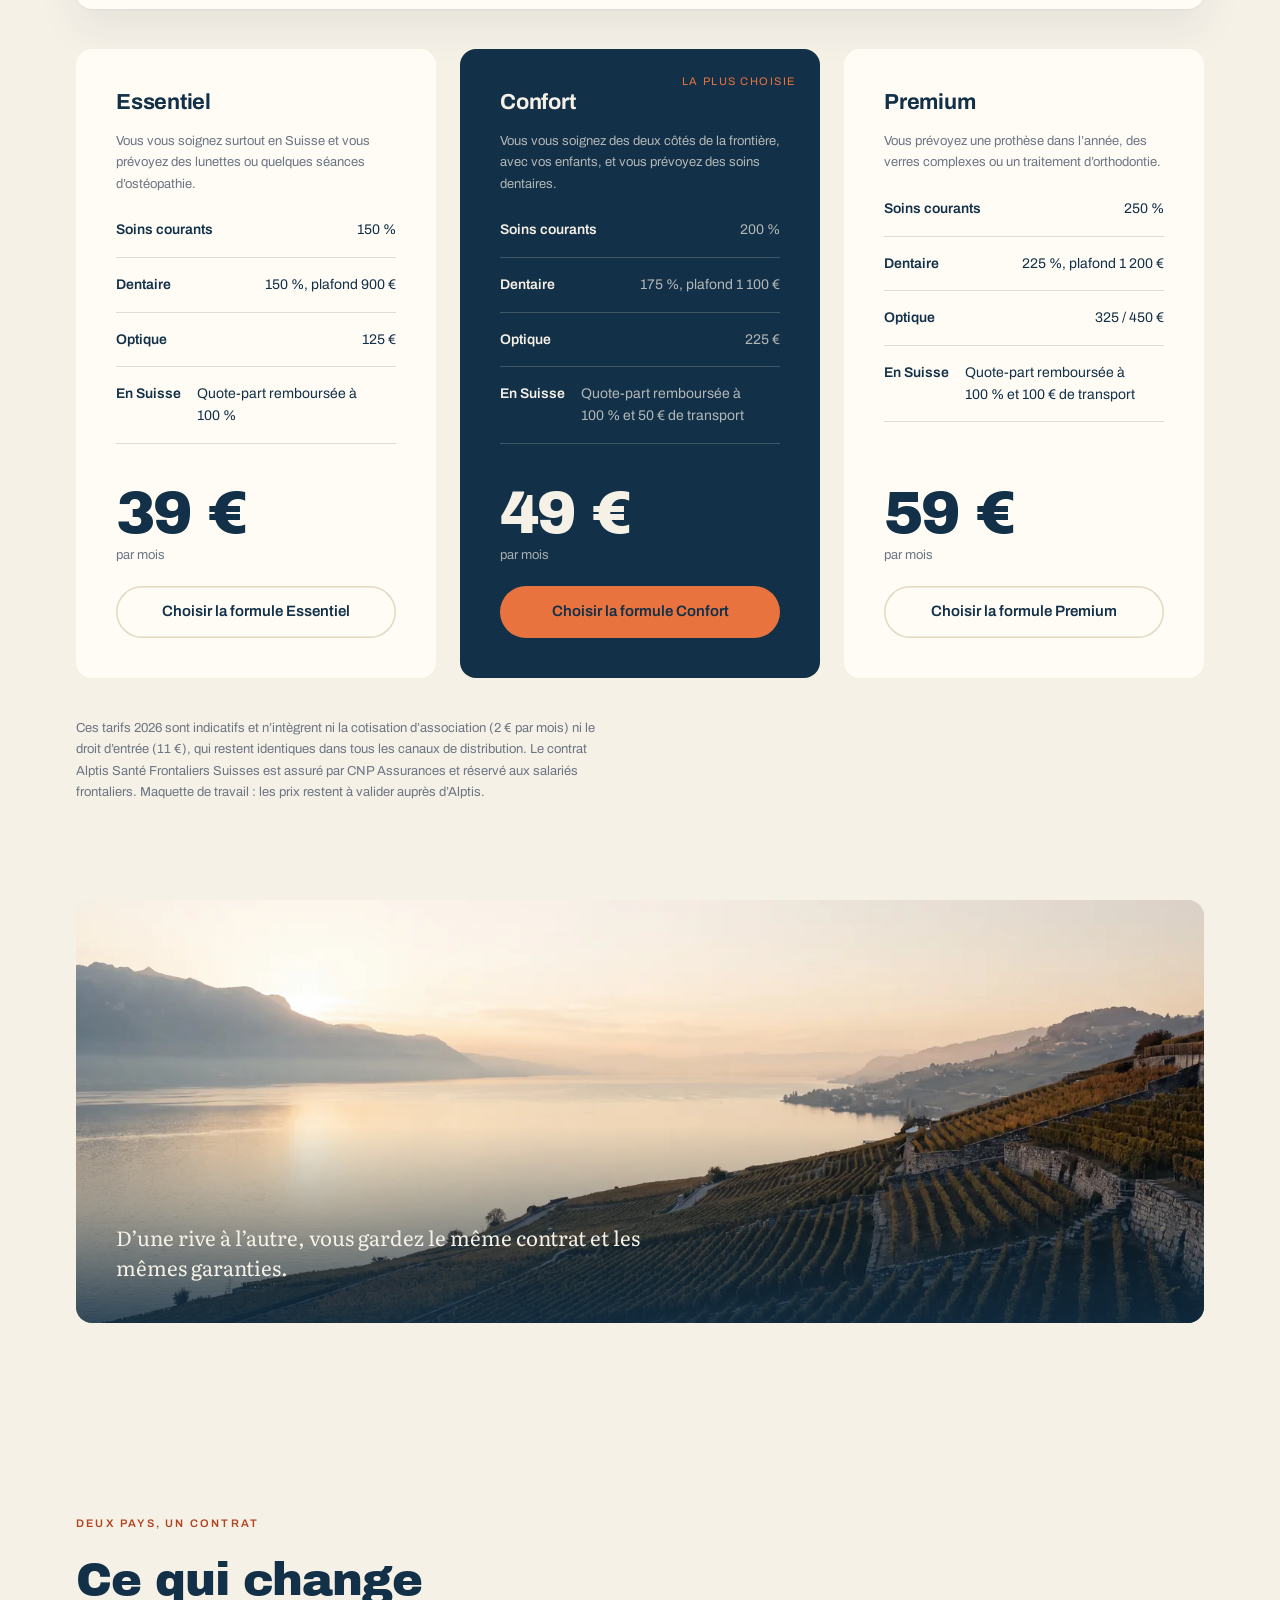
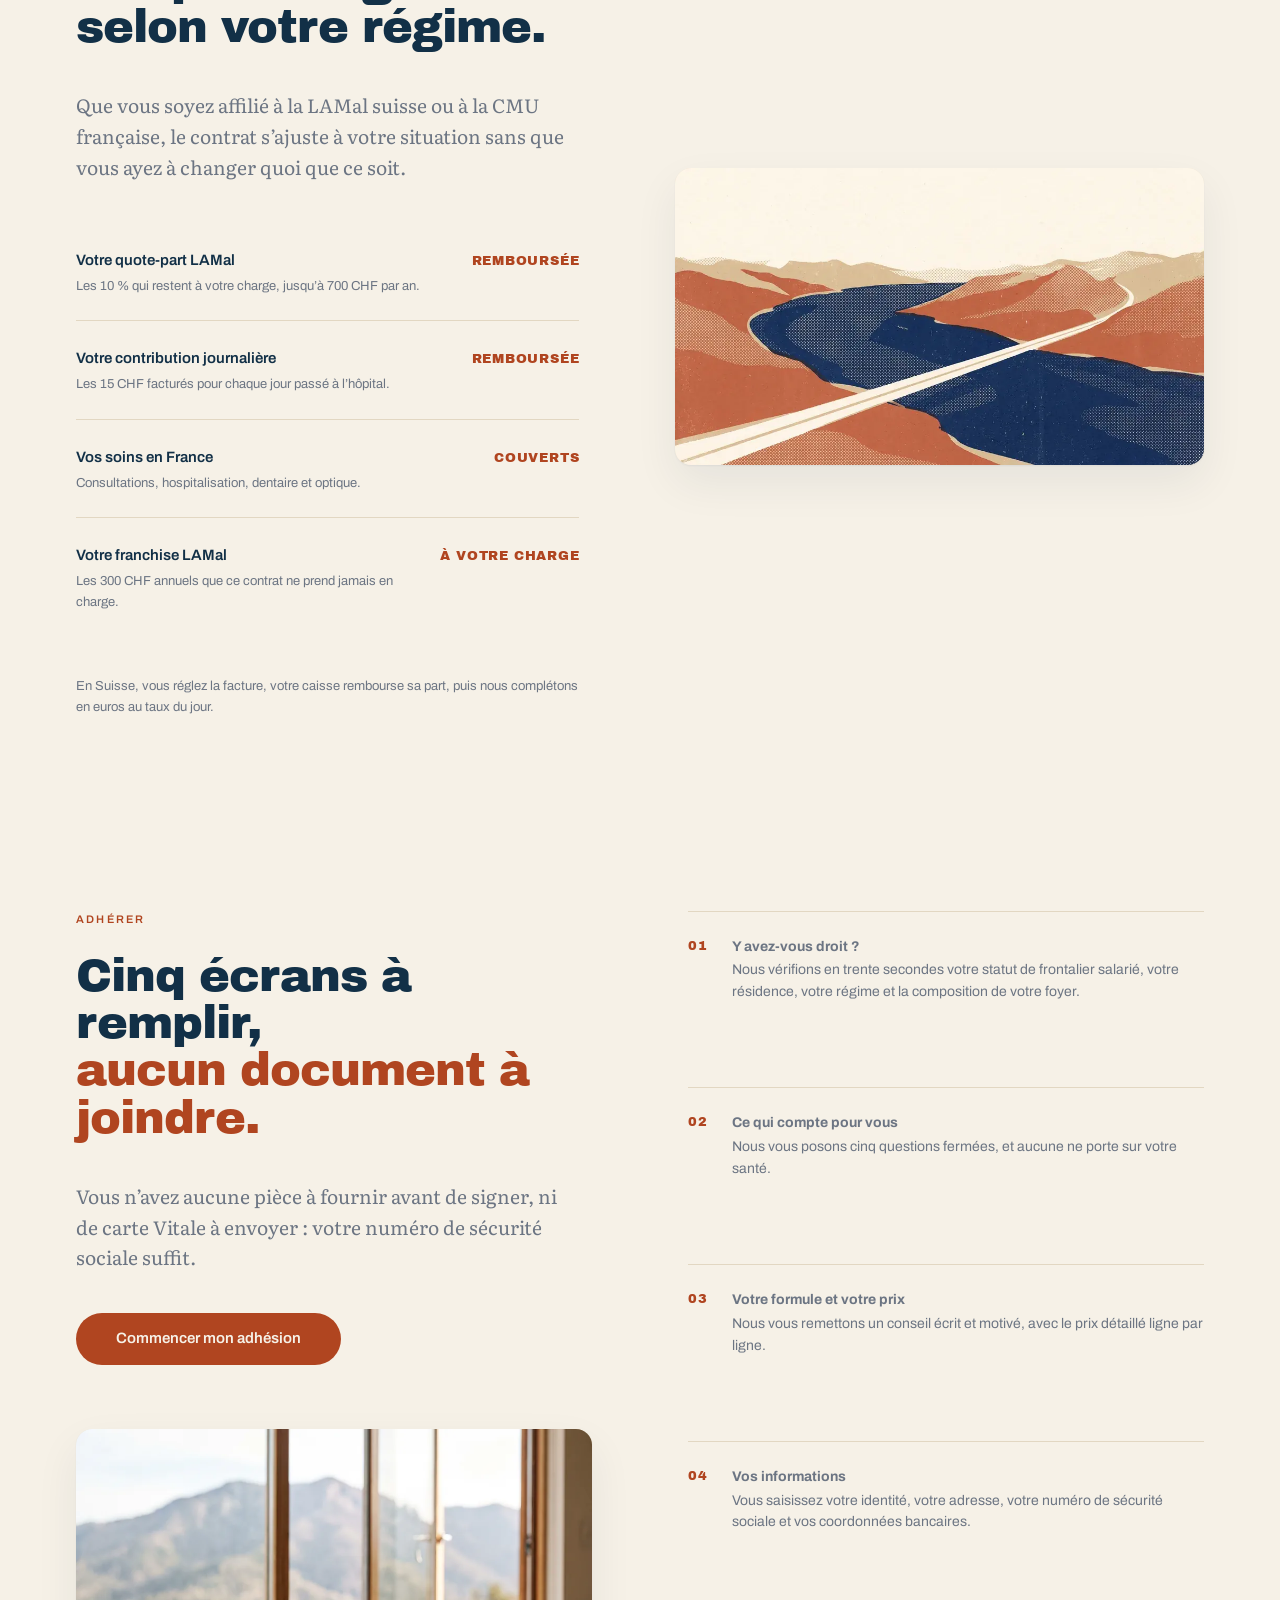
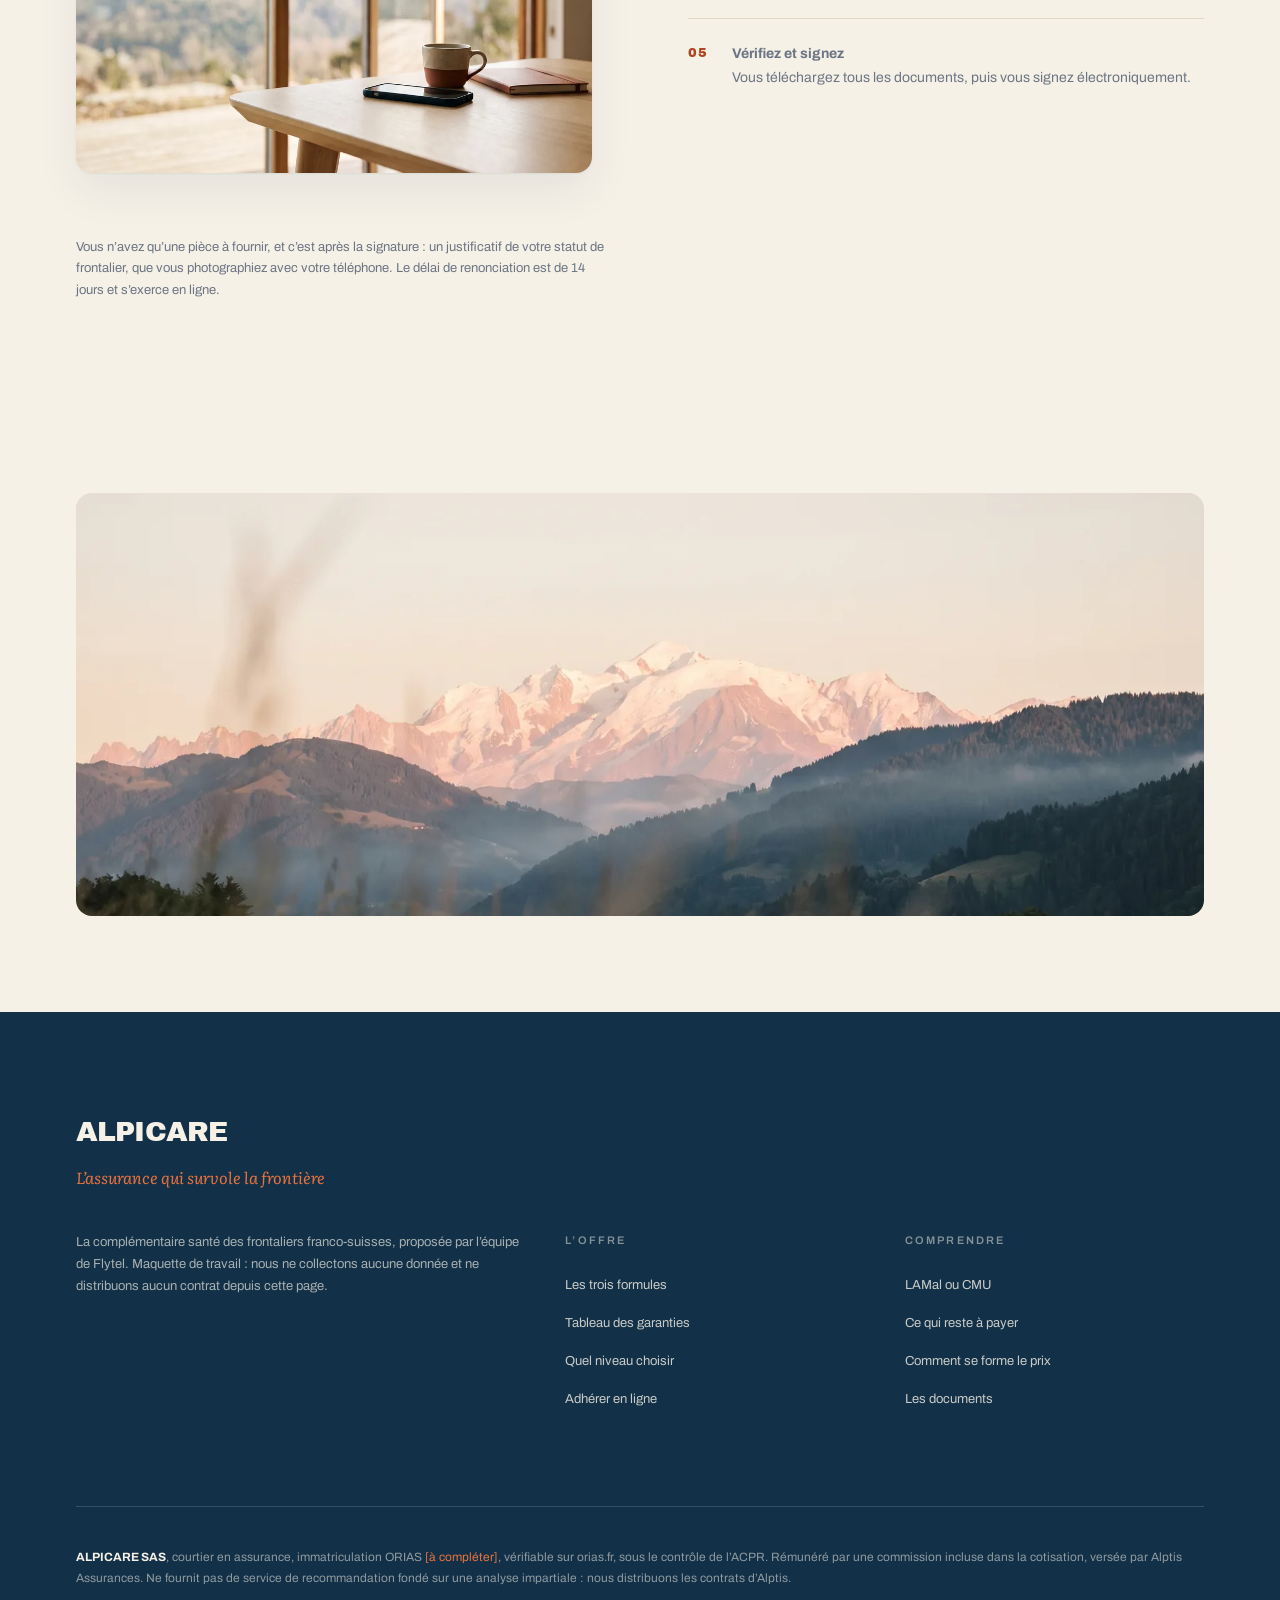
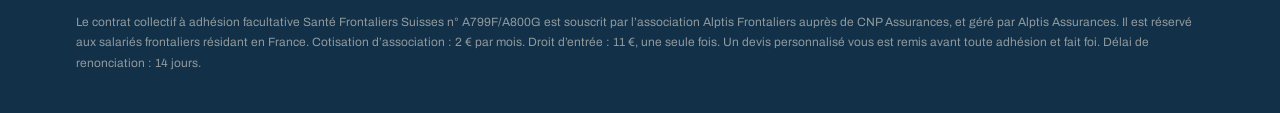
==== commit 11c788df: "Aperçu : mise à jour des pages" ====
--- a/index.html
+++ b/index.html
@@ -1,409 +1,274 @@
 <!doctype html>
 <html lang="fr">
 <head>
-  <meta charset="UTF-8">
-  <meta name="viewport" content="width=device-width, initial-scale=1">
-  <title>ALPICARE · l’assurance qui survole la frontière</title>
-  <meta name="description" content="La complémentaire santé des frontaliers franco-suisses, que vous soyez à la LAMal ou à la CMU. Un seul contrat vous couvre dans les deux pays et vous adhérez en ligne en cinq minutes, dès 29 € par mois.">
-  <!-- ⚠ noindex tant que les mentions légales (ORIAS, RCS) ne sont pas complétées. Passer à « index, follow » ensuite. -->
-  <meta name="robots" content="noindex, nofollow">
-  <meta name="theme-color" content="#F6F1E7">
-  <meta name="format-detection" content="telephone=no">
-  <link rel="icon" href="data:image/svg+xml,%3Csvg xmlns=%27http://www.w3.org/2000/svg%27 viewBox=%270 0 64 64%27%3E%3Crect width=%2764%27 height=%2764%27 rx=%2714%27 fill=%27%23123047%27/%3E%3Ctext x=%2732%27 y=%2744%27 text-anchor=%27middle%27 font-family=%27Archivo Black, Arial Black, sans-serif%27 font-weight=%27900%27 font-size=%2736%27 fill=%27%23F6F1E7%27%3EF%3C/text%3E%3C/svg%3E" type="image/svg+xml">
-  <link rel="preconnect" href="https://fonts.googleapis.com">
-  <link rel="preconnect" href="https://fonts.gstatic.com" crossorigin>
-  <link href="https://fonts.googleapis.com/css2?family=Archivo+Black&family=Archivo:wght@100..900&family=Literata:opsz,wght@7..72,400..600&display=swap" rel="stylesheet">
-  <link rel="stylesheet" href="styles.css">
-  <script src="app.js" defer></script>
+<meta charset="UTF-8">
+<meta name="viewport" content="width=device-width, initial-scale=1">
+<title>ALPICARE · l’assurance qui survole la frontière</title>
+<meta name="description" content="L’assurance qui survole la frontière. Un seul contrat pour les frontaliers franco-suisses, que vous releviez de la LAMal ou de la CMU. Votre prix s’affiche immédiatement, sans laisser vos coordonnées.">
+<meta name="robots" content="noindex, nofollow">
+<meta name="theme-color" content="#F6F1E7">
+<link rel="icon" href="data:image/svg+xml,%3Csvg xmlns=%27http://www.w3.org/2000/svg%27 viewBox=%270 0 64 64%27%3E%3Crect width=%2764%27 height=%2764%27 rx=%2716%27 fill=%27%23123047%27/%3E%3Ccircle cx=%2732%27 cy=%2732%27 r=%2711%27 fill=%27%23E8733F%27/%3E%3C/svg%3E">
+<link rel="preconnect" href="https://fonts.googleapis.com">
+<link rel="preconnect" href="https://fonts.gstatic.com" crossorigin>
+<link href="https://fonts.googleapis.com/css2?family=Archivo+Black&family=Archivo:wght@400;500;600;700&family=Literata:opsz,wght@7..72,400;7..72,500&display=swap" rel="stylesheet">
+<script>document.documentElement.className+=" js";</script>
+<link rel="stylesheet" href="styles.css">
+<script src="tarif.js" defer></script>
+<script src="app.js" defer></script>
 </head>
-<body data-regime="lamal">
+<body>
+
 <div class="progres" aria-hidden="true"><i data-progres></i></div>
-<a class="evitement" href="#contenu">Aller au contenu</a>
-
-<header class="barre">
+
+<header class="barre" data-barre>
   <div class="barre__i">
-    <a class="marque" href="index.html" aria-label="ALPICARE, retour à l’accueil">
-      <span class="marque__mot">ALPICARE</span>
-    </a>
-    <nav class="barre__nav" aria-label="Navigation principale">
-      <a href="#formules">Formules</a>
-      <a href="#regime">Suisse et France</a>
+    <a class="marque" href="index.html">ALPICARE</a>
+    <nav aria-label="Navigation principale">
+      <a href="index.html" aria-current="page">Accueil</a>
+      <a href="tarifs.html">Formules et garanties</a>
       <a href="guide-lamal-cmu.html">LAMal ou CMU</a>
-      <a href="#questions">Aide</a>
     </nav>
-    <div class="barre__d">
-      <a class="btn btn--terre btn--sm" href="#formules">Choisir ma formule</a>
-      <button class="burger" type="button" aria-label="Ouvrir le menu" aria-expanded="false" aria-controls="menu"><svg width="22" height="22" viewBox="0 0 24 24" fill="none" stroke="currentColor" stroke-width="2.6" stroke-linecap="round" aria-hidden="true"><path d="M3 6h18M3 12h18M3 18h18"/></svg></button>
-    </div>
+    <a class="btn btn--sm" href="tarifs.html#adherer">Adhérer</a>
   </div>
 </header>
 
-<nav class="menu" id="menu" data-ouvert="0" aria-label="Menu principal">
-  <div class="menu__h">
-    <span class="marque"><span class="marque__mot">ALPICARE</span></span>
-    <button class="fermer" type="button" aria-label="Fermer le menu"><svg width="22" height="22" viewBox="0 0 24 24" fill="none" stroke="currentColor" stroke-width="2.6" stroke-linecap="round" aria-hidden="true"><path d="M18 6 6 18M6 6l12 12"/></svg></button>
-  </div>
-  <a class="lien" href="#formules">Formules</a>
-  <a class="lien" href="#regime">Suisse et France</a>
-  <a class="lien" href="guide-lamal-cmu.html">LAMal ou CMU</a>
-  <a class="lien" href="#questions">Aide</a>
-  <a class="btn btn--terre" href="#formules">Choisir ma formule</a>
-  <div class="menu__sec">
-    <a href="tarifs.html">Tarifs et garanties</a>
-    <a href="guide-lamal-cmu.html">Guide LAMal ou CMU</a>
-    <a href="#mentions">Mentions légales</a>
-  </div>
-</nav>
-
-<main id="contenu">
+<main>
 
   <!-- ===== HERO ===== -->
-  <div class="env" style="padding-bottom:0">
-    <section class="hero">
+  <section class="hero">
+    <div class="env">
       <p class="slogan pose">L’assurance qui survole la frontière</p>
-      <h1 class="pose" style="transition-delay:.06s">Vous vivez en France.<br>Vous travaillez en Suisse.<br><span class="terre">Vous êtes soigné des deux côtés.</span></h1>
-      <p class="slab pose" style="transition-delay:.12s">La complémentaire santé des frontaliers, que vous soyez à la LAMal ou à la CMU. Un seul contrat vous couvre en Suisse comme en France. Elle est proposée par l’équipe de Flytel.</p>
-      <p class="hero__prix pose" style="transition-delay:.16s">Dès <b data-des>29&nbsp;€</b> par mois<small>Le prix dépend de votre âge et de votre régime. Nous ne facturons pas de frais de dossier.</small></p>
-      <div class="hero__cta pose" style="transition-delay:.2s">
-        <a class="btn btn--terre" href="#formules">Choisir ma formule</a>
-        <a class="btn btn--contour" href="guide-lamal-cmu.html">LAMal ou CMU, le guide</a>
-      </div>
-      <ul class="puces pose" style="transition-delay:.24s" aria-label="Ce qu’il faut savoir">
-        <li><svg class="tick" width="16" height="16" viewBox="0 0 24 24" fill="none" stroke="currentColor" stroke-width="3.2" stroke-linecap="round" stroke-linejoin="round" aria-hidden="true"><path d="M20 6 9 17l-5-5"/></svg> Aucun questionnaire médical à remplir</li>
-        <li><svg class="tick" width="16" height="16" viewBox="0 0 24 24" fill="none" stroke="currentColor" stroke-width="3.2" stroke-linecap="round" stroke-linejoin="round" aria-hidden="true"><path d="M20 6 9 17l-5-5"/></svg> Des soins couverts en Suisse et en France</li>
-        <li><svg class="tick" width="16" height="16" viewBox="0 0 24 24" fill="none" stroke="currentColor" stroke-width="3.2" stroke-linecap="round" stroke-linejoin="round" aria-hidden="true"><path d="M20 6 9 17l-5-5"/></svg> Une adhésion en ligne en cinq minutes</li>
-      </ul>
-    </section>
-  </div>
-
-  <!-- ===== IMAGE D’OUVERTURE ===== -->
-  <div class="bande pose">
-    <figure class="figure">
-      <img src="img/hero-frontiere.webp"
-           srcset="img/hero-frontiere.webp 1280w, img/hero-frontiere@1920.webp 1920w, img/hero-frontiere@2560.webp 2560w"
-           sizes="(min-width:1700px) 1600px, 100vw"
-           width="2560" height="1097" fetchpriority="high" decoding="async"
-           alt="Vue aérienne du lac Léman au petit matin, les Alpes au loin, depuis le côté français de la frontière.">
-      <figcaption>D’une rive à l’autre, vous gardez le même contrat et les mêmes garanties.</figcaption>
+      <h1 data-mots><span>Vous vivez en France.</span><span>Vous travaillez en Suisse.</span><span class="bleu">Vous êtes soigné des deux côtés.</span></h1>
+      <div class="hero__g">
+        <div>
+          <p class="lead pose">Un seul contrat vous couvre, que vous releviez de la LAMal ou de la CMU. Votre prix s’affiche immédiatement, sans avoir à laisser votre nom, votre adresse électronique ni votre numéro de téléphone.</p>
+          <div class="hero__cta pose">
+            <a class="btn btn--bleu" href="#formules">Calculer ma cotisation</a>
+            <a class="btn btn--clair" href="guide-lamal-cmu.html">LAMal ou CMU, le guide</a>
+          </div>
+        </div>
+        <figure class="hero__img pose">
+          <img src="img/lac.webp" srcset="img/lac@900.webp 900w, img/lac.webp 1400w"
+               sizes="(min-width:900px) 44vw, 100vw" width="1400" height="1867" data-parallaxe
+               alt="Le lac Léman vu des hauteurs françaises au lever du jour, les Alpes suisses sur la rive d’en face.">
+        </figure>
+      </div>
+      <p class="hero__bas pose">
+        <span class="defiler"><i></i> Lisez la suite</span>
+        <span>Dès <b data-des>39 €</b> par mois</span>
+      </p>
+    </div>
+  </section>
+
+  <!-- ===== CHIFFRES ===== -->
+  <section class="env">
+    <div class="chiffres">
+      <p class="chiffre pose"><b data-compte="241089">0</b><span>frontaliers résidant en France travaillent en Suisse. Source : Office fédéral de la statistique, premier trimestre 2026.</span></p>
+      <p class="chiffre pose"><b data-compte="1000" data-suffixe=" CHF">0</b><span>restent à votre charge chaque année avec la LAMal : 300 CHF de franchise et jusqu’à 700 CHF de quote-part.</span></p>
+      <p class="chiffre pose"><b data-compte="0" data-texte="0 €">0 €</b><span>de frais de dossier. Vous n’avez ni conseiller à rappeler, ni questionnaire médical à remplir.</span></p>
+    </div>
+  </section>
+
+  <!-- ===== SECTION ÉPINGLÉE ===== -->
+  <section class="epingle env" id="comment">
+    <div class="epingle__g">
+      <div>
+        <span class="sur pose">Votre parcours</span>
+        <h2 class="pose" style="margin-top:var(--e3)">Trois gestes<br>et cinq minutes suffisent.</h2>
+        <div data-etapes>
+          <div class="etape on" data-img="0">
+            <b>01 · Vous ajustez</b>
+            <h3>Vous indiquez votre âge, votre régime et la composition de votre foyer.</h3>
+            <p>Déplacez le curseur, changez de régime ou de foyer : le prix des trois formules se recalcule aussitôt. Vous n’avez aucun formulaire à remplir, aucune coordonnée à laisser, rien à valider pour obtenir un chiffre.</p>
+          </div>
+          <div class="etape" data-img="1">
+            <b>02 · Vous choisissez</b>
+            <h3>Nous vous conseillons le bon niveau, pas le plus cher.</h3>
+            <p>Cinq questions sur vos soins nous suffisent pour vous indiquer le niveau qui convient. Nous pouvons vous conseiller un niveau plus bas, voire aucune complémentaire.</p>
+          </div>
+          <div class="etape" data-img="2">
+            <b>03 · Vous signez</b>
+            <h3>Vous signez en ligne, depuis votre téléphone.</h3>
+            <p>La signature est électronique, sans questionnaire médical ni rendez-vous. Vous êtes couvert dès le lendemain, des deux côtés de la frontière.</p>
+          </div>
+        </div>
+      </div>
+      <figure class="epingle__v pose">
+        <img class="on" src="img/cretes.webp" width="800" height="800" loading="lazy"
+             alt="Les crêtes du Jura émergent d’une mer de nuages au petit matin.">
+        <img src="img/ponton.webp" width="800" height="800" loading="lazy"
+             alt="Un ponton de bois s’avance dans l’eau calme du lac, au lever du jour.">
+        <img src="img/village.webp" width="800" height="800" loading="lazy"
+             alt="Un village de la frontière au crépuscule, quelques fenêtres éclairées, les Alpes derrière.">
+      </figure>
+    </div>
+  </section>
+
+  <!-- ===== FORMULES ===== -->
+  <section class="env" id="formules" style="padding-top:var(--e6)">
+    <span class="sur pose">Les formules</span>
+    <h2 class="pose" style="margin-top:var(--e3)">Votre prix s’affiche<br>sans attendre.</h2>
+
+    <div class="reglage pose">
+      <div>
+        <label class="champ__l" for="age">Votre âge <b data-age-out>30 ans</b></label>
+        <input type="range" id="age" min="18" max="67" step="1" value="30">
+      </div>
+      <div>
+        <span class="champ__l" id="l-reg">Votre régime</span>
+        <div class="groupe" role="group" aria-labelledby="l-reg">
+          <button class="opt" type="button" data-regime="lamal" aria-pressed="true">LAMal</button>
+          <button class="opt" type="button" data-regime="cmu" aria-pressed="false">CMU</button>
+        </div>
+      </div>
+      <div>
+        <span class="champ__l" id="l-foy">Votre foyer</span>
+        <div class="groupe" role="group" aria-labelledby="l-foy">
+          <button class="opt" type="button" data-adultes="1" aria-pressed="true">Un adulte</button>
+          <button class="opt" type="button" data-adultes="2" aria-pressed="false">Deux adultes</button>
+          <span class="compteur">
+            <button type="button" data-enfants="-1" aria-label="Retirer un enfant">−</button>
+            <span><b data-nb>0</b> <span data-mot>enfant</span></span>
+            <button type="button" data-enfants="1" aria-label="Ajouter un enfant">+</button>
+          </span>
+        </div>
+      </div>
+    </div>
+
+    <div class="trio">
+      <article class="carte pose" data-niveau="2">
+        <h3>Essentiel</h3>
+        <p class="note" style="margin-top:var(--e2)">Vous vous soignez surtout en Suisse et vous prévoyez des lunettes ou quelques séances d’ostéopathie.</p>
+        <ul>
+          <li><b>Soins courants</b><span>150 %</span></li>
+          <li><b>Dentaire</b><span>150 %, plafond 900 €</span></li>
+          <li><b>Optique</b><span>125 €</span></li>
+          <li><b>En Suisse</b><span data-suisse-2>Quote-part remboursée à 100 %</span></li>
+        </ul>
+        <p class="prix"><span data-prix>39 €</span><small>par mois</small></p>
+        <a class="btn btn--clair" href="#adherer">Choisir la formule Essentiel</a>
+      </article>
+
+      <article class="carte carte--phare pose" data-niveau="3">
+        <span class="carte__b">La plus choisie</span>
+        <h3>Confort</h3>
+        <p class="note" style="margin-top:var(--e2)">Vous vous soignez des deux côtés de la frontière, avec vos enfants, et vous prévoyez des soins dentaires.</p>
+        <ul>
+          <li><b>Soins courants</b><span>200 %</span></li>
+          <li><b>Dentaire</b><span>175 %, plafond 1 100 €</span></li>
+          <li><b>Optique</b><span>225 €</span></li>
+          <li><b>En Suisse</b><span data-suisse-3>Quote-part remboursée à 100 % et 50 € de transport</span></li>
+        </ul>
+        <p class="prix"><span data-prix>49 €</span><small>par mois</small></p>
+        <a class="btn" href="#adherer">Choisir la formule Confort</a>
+      </article>
+
+      <article class="carte pose" data-niveau="4">
+        <h3>Premium</h3>
+        <p class="note" style="margin-top:var(--e2)">Vous prévoyez une prothèse dans l’année, des verres complexes ou un traitement d’orthodontie.</p>
+        <ul>
+          <li><b>Soins courants</b><span>250 %</span></li>
+          <li><b>Dentaire</b><span>225 %, plafond 1 200 €</span></li>
+          <li><b>Optique</b><span>325 / 450 €</span></li>
+          <li><b>En Suisse</b><span data-suisse-4>Quote-part remboursée à 100 % et 100 € de transport</span></li>
+        </ul>
+        <p class="prix"><span data-prix>59 €</span><small>par mois</small></p>
+        <a class="btn btn--clair" href="#adherer">Choisir la formule Premium</a>
+      </article>
+    </div>
+
+    <p class="note pose" style="margin-top:var(--e4);max-width:76ch">Ces tarifs 2026 sont indicatifs et n’intègrent ni la cotisation d’association (2 € par mois) ni le droit d’entrée (11 €), qui restent identiques dans tous les canaux de distribution. Le contrat Alptis Santé Frontaliers Suisses est assuré par CNP Assurances et réservé aux salariés frontaliers. Maquette de travail : les prix restent à valider auprès d’Alptis.</p>
+
+    <figure class="bande pose">
+      <img src="img/leman.webp" srcset="img/leman@1000.webp 1000w, img/leman.webp 1600w"
+           sizes="100vw" width="1600" height="600" loading="lazy" data-parallaxe
+           alt="Des vignes en terrasses descendent vers le lac Léman en fin de journée.">
+      <figcaption class="bande__leg">D’une rive à l’autre, vous gardez le même contrat et les mêmes garanties.</figcaption>
+    </figure>
+  </section>
+
+  <!-- ===== DEUX PAYS ===== -->
+  <section class="env" id="deuxpays">
+    <div class="duo">
+      <div>
+        <span class="sur pose">Deux pays, un contrat</span>
+        <h2 class="pose" style="margin-top:var(--e3)">Ce qui change<br>selon votre régime.</h2>
+        <p class="lead pose" style="margin-top:var(--e4)">Que vous soyez affilié à la LAMal suisse ou à la CMU française, le contrat s’ajuste à votre situation sans que vous ayez à changer quoi que ce soit.</p>
+        <ul class="liste pose">
+          <li><span><b>Votre quote-part LAMal</b><small>Les 10 % qui restent à votre charge, jusqu’à 700 CHF par an.</small></span><i>Remboursée</i></li>
+          <li><span><b>Votre contribution journalière</b><small>Les 15 CHF facturés pour chaque jour passé à l’hôpital.</small></span><i>Remboursée</i></li>
+          <li><span><b>Vos soins en France</b><small>Consultations, hospitalisation, dentaire et optique.</small></span><i>Couverts</i></li>
+          <li><span><b>Votre franchise LAMal</b><small>Les 300 CHF annuels que ce contrat ne prend jamais en charge.</small></span><i>À votre charge</i></li>
+        </ul>
+        <p class="note pose" style="margin-top:var(--e4)">En Suisse, vous réglez la facture, votre caisse rembourse sa part, puis nous complétons en euros au taux du jour.</p>
+      </div>
+      <figure class="duo__img pose">
+        <img src="img/arc.webp" srcset="img/arc@1000.webp 1000w, img/arc.webp 1400w"
+             sizes="(min-width:900px) 50vw, 100vw" width="1400" height="788" loading="lazy"
+             alt="Illustration sérigraphiée de l’arc lémanique, les deux rives en terre et en sable, l’eau en bleu profond, une route claire qui les relie.">
+      </figure>
+    </div>
+  </section>
+
+  <!-- ===== ADHÉSION ===== -->
+  <section class="adh env" id="adherer">
+    <div class="adh__g">
+      <div>
+        <span class="sur pose">Adhérer</span>
+        <h2 class="pose" style="margin-top:var(--e3)">Cinq écrans à remplir,<br><span class="bleu">aucun document à joindre.</span></h2>
+        <p class="lead pose" style="margin-top:var(--e4)">Vous n’avez aucune pièce à fournir avant de signer, ni de carte Vitale à envoyer : votre numéro de sécurité sociale suffit.</p>
+        <a class="btn btn--bleu pose" href="tarifs.html#adherer" style="margin-top:var(--e4)">Commencer mon adhésion</a>
+        <figure class="adh__img pose">
+          <img src="img/table.webp" srcset="img/table@1000.webp 1000w, img/table.webp 1400w"
+               sizes="(min-width:900px) 46vw, 100vw" width="1400" height="933" loading="lazy"
+               alt="Un coin de table en bois devant une fenêtre ouverte sur la montagne, un téléphone et une tasse de café.">
+        </figure>
+      </div>
+      <ol class="pose">
+        <li><span><b>Y avez-vous droit ?</b><span>Nous vérifions en trente secondes votre statut de frontalier salarié, votre résidence, votre régime et la composition de votre foyer.</span></span></li>
+        <li><span><b>Ce qui compte pour vous</b><span>Nous vous posons cinq questions fermées, et aucune ne porte sur votre santé.</span></span></li>
+        <li><span><b>Votre formule et votre prix</b><span>Nous vous remettons un conseil écrit et motivé, avec le prix détaillé ligne par ligne.</span></span></li>
+        <li><span><b>Vos informations</b><span>Vous saisissez votre identité, votre adresse, votre numéro de sécurité sociale et vos coordonnées bancaires.</span></span></li>
+        <li><span><b>Vérifiez et signez</b><span>Vous téléchargez tous les documents, puis vous signez électroniquement.</span></span></li>
+      </ol>
+    </div>
+    <p class="note pose" style="margin-top:var(--e5);max-width:76ch">Vous n’avez qu’une pièce à fournir, et c’est après la signature : un justificatif de votre statut de frontalier, que vous photographiez avec votre téléphone. Le délai de renonciation est de 14 jours et s’exerce en ligne.</p>
+  </section>
+  <div class="env">
+    <figure class="bande pose" style="margin-bottom:0">
+    <img src="img/montblanc-bande.webp" srcset="img/montblanc-bande@1000.webp 1000w, img/montblanc-bande.webp 1600w"
+         sizes="100vw" width="1600" height="600" loading="lazy" data-parallaxe
+         alt="Le massif du Mont-Blanc éclairé par la lumière de fin d’après-midi, vu des prés du Chablais.">
     </figure>
   </div>
-
-  <!-- ===== FORMULES ===== -->
-  <section class="env air--bas" id="formules" style="padding-top:var(--e-9)">
-    <div class="formules__tete">
-      <div class="tete tete--serre" style="margin-bottom:0">
-        <span class="sur pose">Les formules</span>
-        <h2 class="pose" style="max-width:22ch;transition-delay:.06s">Nos trois formules <br>affichent leur prix.</h2>
-        <p class="slab pose" style="transition-delay:.12s">Un seul contrat vous propose trois niveaux de remboursement en France. En Suisse, votre quote-part et vos frais d’hospitalisation sont couverts dans les trois formules.</p>
-      </div>
-    </div>
-
-    <div class="collant">
-      <div class="reglage pose" style="transition-delay:.1s" id="reglage-prix">
-        <div class="reglage__b">
-          <label class="reglage__l" for="age-accueil">Votre âge <output for="age-accueil" data-age-out>30 ans</output></label>
-          <input class="reglage__r" type="range" id="age-accueil" min="18" max="67" step="1" value="30">
-        </div>
-        <div class="reglage__b">
-          <span class="reglage__l" id="age-accueil-regime">Votre régime</span>
-          <div class="bascule" role="group" aria-labelledby="age-accueil-regime">
-            <button class="bascule__b" type="button" data-regime-btn="lamal" aria-pressed="true">LAMal</button>
-            <button class="bascule__b" type="button" data-regime-btn="cmu" aria-pressed="false">CMU</button>
-          </div>
-        </div>
-        <div class="reglage__b reglage__b--foyer">
-          <span class="reglage__l" id="age-accueil-foyer">Votre foyer</span>
-          <div class="foyer" aria-labelledby="age-accueil-foyer">
-            <div class="bascule" role="group" aria-label="Adultes">
-              <button class="bascule__b" type="button" data-foyer-adultes="1" aria-pressed="true">Un adulte</button>
-              <button class="bascule__b" type="button" data-foyer-adultes="2" aria-pressed="false">Deux adultes</button>
-            </div>
-            <div class="compteur" role="group" aria-label="Enfants">
-              <button class="compteur__b" type="button" data-foyer-enfants="-1" aria-label="Un enfant de moins">−</button>
-              <span class="compteur__v"><b data-foyer-nb>0</b> <span data-foyer-mot>enfant</span></span>
-              <button class="compteur__b" type="button" data-foyer-enfants="+1" aria-label="Un enfant de plus">+</button>
-            </div>
-          </div>
-        </div>
-        <p class="reglage__prix" data-resume aria-live="polite"></p>
-      </div>
-    </div>
-
-    <div class="trio" style="margin-top:40px">
-
-      <!-- Essentiel · Niveau 2 -->
-      <div class="carte pose carte--bas" data-niveau="2" style="transition-delay:0s">
-        <div class="carte__t"><h3>Essentiel</h3></div>
-        <p class="carte__contrat">Alptis Santé Frontaliers Suisses · Niveau 2</p>
-        <div class="jauges" aria-label="Niveau de remboursement en France, sur 5 crans">
-          <div class="jauge"><span class="jauge__l">Soins courants</span><span class="jauge__v">150&nbsp;% BRSS</span><span class="jauge__c" aria-label="2 sur 5"><i class="on"></i><i class="on"></i><i></i><i></i><i></i></span></div>
-          <div class="jauge"><span class="jauge__l">Dentaire</span><span class="jauge__v">Prothèses 150&nbsp;%, plafond 900&nbsp;€</span><span class="jauge__c" aria-label="2 sur 5"><i class="on"></i><i class="on"></i><i></i><i></i><i></i></span></div>
-          <div class="jauge"><span class="jauge__l">Optique</span><span class="jauge__v">Verres simples 125&nbsp;€</span><span class="jauge__c" aria-label="2 sur 5"><i class="on"></i><i class="on"></i><i></i><i></i><i></i></span></div>
-          <div class="jauge"><span class="jauge__l">Hospitalisation</span><span class="jauge__v">150&nbsp;%, chambre à 30&nbsp;€ par jour</span><span class="jauge__c" aria-label="2 sur 5"><i class="on"></i><i class="on"></i><i></i><i></i><i></i></span></div>
-        </div>
-        <p class="carte__ch"><b>En Suisse&nbsp;:</b> <span data-lamal>quote-part et contribution journalière remboursées à 100&nbsp;%</span><span data-cmu>soins urgents remboursés à 125&nbsp;% BRSS</span></p>
-        <div class="prixbloc">
-          <p class="prix">
-            <span class="prix__n" data-mois="37.70" data-an="452.40">37<i class="prix__v">,</i>70&nbsp;€</span>
-            <span class="prix__m"><span data-periode-libelle data-libelle-mois="par mois" data-libelle-an="par an">par mois</span></span>
-          </p>
-        </div>
-        <a class="btn carte__cta carte__cta--sec" href="tarifs.html?formule=essentiel#adherer">Choisir la formule Essentiel</a>
-        
-      </div>
-
-      <!-- Confort · Niveau 3 · phare -->
-      <div class="carte pose carte--phare grain" data-niveau="3" style="transition-delay:.06s">
-        <div class="carte__t"><h3>Confort</h3><span class="badge">La plus demandée</span></div>
-        <p class="carte__contrat">Alptis Santé Frontaliers Suisses · Niveau 3</p>
-        <div class="jauges" aria-label="Niveau de remboursement en France, sur 5 crans">
-          <div class="jauge"><span class="jauge__l">Soins courants</span><span class="jauge__v">200&nbsp;% BRSS</span><span class="jauge__c" aria-label="3 sur 5"><i class="on"></i><i class="on"></i><i class="on"></i><i></i><i></i></span></div>
-          <div class="jauge"><span class="jauge__l">Dentaire</span><span class="jauge__v">Prothèses 175&nbsp;%, plafond 1&nbsp;100&nbsp;€</span><span class="jauge__c" aria-label="3 sur 5"><i class="on"></i><i class="on"></i><i class="on"></i><i></i><i></i></span></div>
-          <div class="jauge"><span class="jauge__l">Optique</span><span class="jauge__v">Verres simples 225&nbsp;€</span><span class="jauge__c" aria-label="3 sur 5"><i class="on"></i><i class="on"></i><i class="on"></i><i></i><i></i></span></div>
-          <div class="jauge"><span class="jauge__l">Hospitalisation</span><span class="jauge__v">200&nbsp;%, chambre à 50&nbsp;€ par jour</span><span class="jauge__c" aria-label="3 sur 5"><i class="on"></i><i class="on"></i><i class="on"></i><i></i><i></i></span></div>
-        </div>
-        <p class="carte__ch"><b>En Suisse&nbsp;:</b> <span data-lamal>quote-part et contribution journalière remboursées à 100&nbsp;%, transport 50&nbsp;€ par an</span><span data-cmu>150&nbsp;% BRSS et 20&nbsp;€ par acte</span></p>
-        <div class="prixbloc">
-          <p class="prix">
-            <span class="prix__n" data-mois="47.00" data-an="564.00">47<i class="prix__v">,</i>00&nbsp;€</span>
-            <span class="prix__m"><span data-periode-libelle data-libelle-mois="par mois" data-libelle-an="par an">par mois</span></span>
-          </p>
-        </div>
-        <a class="btn carte__cta btn--terre" href="tarifs.html?formule=confort#adherer">Choisir la formule Confort</a>
-        
-      </div>
-
-      <!-- Premium · Niveau 4 -->
-      <div class="carte pose carte--haut grain" data-niveau="4" style="transition-delay:.12s">
-        <div class="carte__t"><h3>Premium</h3></div>
-        <p class="carte__contrat">Alptis Santé Frontaliers Suisses · Niveau 4</p>
-        <div class="jauges" aria-label="Niveau de remboursement en France, sur 5 crans">
-          <div class="jauge"><span class="jauge__l">Soins courants</span><span class="jauge__v">250&nbsp;% BRSS</span><span class="jauge__c" aria-label="4 sur 5"><i class="on"></i><i class="on"></i><i class="on"></i><i class="on"></i><i></i></span></div>
-          <div class="jauge"><span class="jauge__l">Dentaire</span><span class="jauge__v">Prothèses 225&nbsp;%, plafond 1&nbsp;200&nbsp;€</span><span class="jauge__c" aria-label="4 sur 5"><i class="on"></i><i class="on"></i><i class="on"></i><i class="on"></i><i></i></span></div>
-          <div class="jauge"><span class="jauge__l">Optique</span><span class="jauge__v">Verres 325 / 450&nbsp;€</span><span class="jauge__c" aria-label="4 sur 5"><i class="on"></i><i class="on"></i><i class="on"></i><i class="on"></i><i></i></span></div>
-          <div class="jauge"><span class="jauge__l">Hospitalisation</span><span class="jauge__v">250&nbsp;%, chambre à 70&nbsp;€ par jour</span><span class="jauge__c" aria-label="4 sur 5"><i class="on"></i><i class="on"></i><i class="on"></i><i class="on"></i><i></i></span></div>
-        </div>
-        <p class="carte__ch"><b>En Suisse&nbsp;:</b> <span data-lamal>quote-part et contribution journalière remboursées à 100&nbsp;%, transport 100&nbsp;€ par an</span><span data-cmu>200&nbsp;% BRSS et 30&nbsp;€ par acte</span></p>
-        <div class="prixbloc">
-          <p class="prix">
-            <span class="prix__n" data-mois="57.90" data-an="694.80">57<i class="prix__v">,</i>90&nbsp;€</span>
-            <span class="prix__m"><span data-periode-libelle data-libelle-mois="par mois" data-libelle-an="par an">par mois</span></span>
-          </p>
-        </div>
-        <a class="btn carte__cta carte__cta--sec" href="tarifs.html?formule=premium#adherer">Choisir la formule Premium</a>
-        
-      </div>
-    </div>
-
-
-
-    <p class="note" id="tarifs-note" style="margin-top:28px">* Les tarifs 2026 sont indicatifs et s’entendent hors cotisation d’association, qui s’élève à 2&nbsp;€ par mois. Le contrat Alptis Santé Frontaliers Suisses, assuré par CNP Assurances, est réservé aux salariés frontaliers. En couple ou en famille, votre conjoint bénéficie d’une réduction de 10&nbsp;%, et vos enfants d’une réduction de 50&nbsp;% dès le 3<sup>e</sup> enfant. <a class="lien" href="tarifs.html">Voir tous les niveaux, le tableau des garanties et le simulateur</a>.</p>
-  </section>
-
-  <!-- ===== SUISSE ET FRANCE ===== -->
-  <section class="env air--bas" id="regime">
-    <div class="duo pose" style="margin-bottom:var(--e-8)">
-      <div class="duo__t">
-        <div class="tete tete--serre">
-          <span class="sur">Suisse et France</span>
-          <h2 class="bdc" style="margin-top:var(--e-2)">Vous êtes couvert des deux côtés <br>de la frontière.</h2>
-          <p class="slab" style="margin-top:var(--e-5)">Un seul contrat vous suit d’un côté comme de l’autre&nbsp;: seule change la façon dont vous êtes remboursé en Suisse, selon votre régime.</p>
-        </div>
-      </div>
-      <figure class="figure figure--fixe" style="aspect-ratio:3/2">
-        <img src="img/deux-pays.webp" srcset="img/deux-pays.webp 720w, img/deux-pays@1080.webp 1080w"
-             sizes="(min-width:900px) 50vw, 100vw" width="1080" height="806" loading="lazy" decoding="async"
-             alt="Une route de montagne franchit un col entre une vallée à l’ombre et une vallée au soleil.">
-      </figure>
-    </div>
-
-    <div class="passage">
-      <p class="slab pose" style="transition-delay:.1s">Voici un exemple avec la formule Confort&nbsp;: choisissez votre régime pour voir ce qui change en Suisse.</p>
-
-      <fieldset class="choix pose" style="border:0;transition-delay:.14s">
-        <legend class="sr">Votre régime d’assurance maladie</legend>
-        <label class="choix__opt"><input type="radio" name="regime" value="lamal" checked><span class="choix__pt" aria-hidden="true"></span><span><span class="choix__nom">Je suis à la LAMal</span><span class="choix__d">Assurance maladie suisse</span></span></label>
-        <label class="choix__opt"><input type="radio" name="regime" value="cmu"><span class="choix__pt" aria-hidden="true"></span><span><span class="choix__nom">Je suis à la CMU</span><span class="choix__d">Sécurité sociale française</span></span></label>
-      </fieldset>
-
-      <div class="sens pose">
-        <div class="sens__p">
-          <span class="sens__f"><svg viewBox="0 0 48 48" width="44" height="44" aria-hidden="true"><circle cx="24" cy="24" r="24" fill="#B04520"/><path d="M21 12h6v9h9v6h-9v9h-6v-9h-9v-6h9v-9Z" fill="#F6F1E7"/></svg><span class="sens__d">En Suisse · <span data-regime-libelle data-libelle-lamal="affilié à la LAMal" data-libelle-cmu="affilié à la CMU">affilié à la LAMal</span></span></span>
-          <span class="sens__r" aria-hidden="true"></span>
-          <ul>
-            <li data-lamal><span>Votre quote-part<small>Les 10&nbsp;% qui restent à votre charge, jusqu’à 700&nbsp;CHF par an</small></span><b><svg width="14" height="14" viewBox="0 0 24 24" fill="none" stroke="currentColor" stroke-width="3.4" stroke-linecap="round" stroke-linejoin="round" aria-hidden="true"><path d="M20 6 9 17l-5-5"/></svg>100&nbsp;%</b></li>
-            <li data-lamal><span>Votre contribution journalière à l’hôpital<small>15&nbsp;CHF par jour</small></span><b><svg width="14" height="14" viewBox="0 0 24 24" fill="none" stroke="currentColor" stroke-width="3.4" stroke-linecap="round" stroke-linejoin="round" aria-hidden="true"><path d="M20 6 9 17l-5-5"/></svg>100&nbsp;%</b></li>
-            <li data-lamal><span>Ostéopathe, psychologue…<small>Quatre séances par an, en Suisse ou en France</small></span><b>40&nbsp;€ par séance</b></li>
-            <li data-cmu><span>Urgences et hospitalisation en Suisse<small>Avec votre carte européenne, en complément de la CPAM</small></span><b><svg width="14" height="14" viewBox="0 0 24 24" fill="none" stroke="currentColor" stroke-width="3.4" stroke-linecap="round" stroke-linejoin="round" aria-hidden="true"><path d="M20 6 9 17l-5-5"/></svg>150&nbsp;% BRSS</b></li>
-            <li data-cmu><span>Soins près de votre lieu de travail<small>Complément de la CPAM, plus 20&nbsp;€ par acte</small></span><b><svg width="14" height="14" viewBox="0 0 24 24" fill="none" stroke="currentColor" stroke-width="3.4" stroke-linecap="round" stroke-linejoin="round" aria-hidden="true"><path d="M20 6 9 17l-5-5"/></svg>150&nbsp;% + 20&nbsp;€</b></li>
-            <li data-cmu><span>Ostéopathe, psychologue…<small>Quatre séances par an, en Suisse ou en France</small></span><b>40&nbsp;€ par séance</b></li>
-          </ul>
-        </div>
-        <div class="sens__p">
-          <span class="sens__f"><svg viewBox="0 0 48 48" width="44" height="44" aria-hidden="true"><defs><clipPath id="rond-fr"><circle cx="24" cy="24" r="24"/></clipPath></defs><g clip-path="url(#rond-fr)"><rect width="16" height="48" fill="#1B3C74"/><rect x="16" width="16" height="48" fill="#F6F1E7"/><rect x="32" width="16" height="48" fill="#C1352B"/></g></svg><span class="sens__d">En France · pour les deux régimes</span></span>
-          <span class="sens__r" aria-hidden="true"></span>
-          <ul>
-            <li><span>Consultations et spécialistes<small>Praticiens OPTAM</small></span><b>200&nbsp;% BRSS</b></li>
-            <li><span>Hospitalisation<small>Frais réels, chambre particulière à 50&nbsp;€ par jour</small></span><b><svg width="14" height="14" viewBox="0 0 24 24" fill="none" stroke="currentColor" stroke-width="3.4" stroke-linecap="round" stroke-linejoin="round" aria-hidden="true"><path d="M20 6 9 17l-5-5"/></svg>Couverte</b></li>
-            <li><span>Lunettes et dentaire<small>Verres simples à 225&nbsp;€, prothèses à 175&nbsp;% BRSS</small></span><b><svg width="14" height="14" viewBox="0 0 24 24" fill="none" stroke="currentColor" stroke-width="3.4" stroke-linecap="round" stroke-linejoin="round" aria-hidden="true"><path d="M20 6 9 17l-5-5"/></svg>Inclus</b></li>
-            <li><span>Carte Vitale et tiers payant<small>Rien à avancer chez la plupart des professionnels</small></span><b><svg width="14" height="14" viewBox="0 0 24 24" fill="none" stroke="currentColor" stroke-width="3.4" stroke-linecap="round" stroke-linejoin="round" aria-hidden="true"><path d="M20 6 9 17l-5-5"/></svg>Inclus</b></li>
-          </ul>
-        </div>
-      </div>
-      <p class="note note--centre" style="margin-top:24px">En Suisse, vous réglez la facture et nous vous remboursons en euros. <a class="lien" href="guide-lamal-cmu.html">Tout comprendre&nbsp;: le guide LAMal ou CMU</a></p>
-    </div>
-  </section>
-
-  <!-- ===== COMMENT ÇA MARCHE ===== -->
-  <div class="bande pose" style="margin:0 auto var(--e-9)">
-    <figure class="figure figure--fixe" style="aspect-ratio:32/9">
-      <img src="img/adhesion@1080.webp" width="1080" height="725" loading="lazy" decoding="async"
-           alt="Un téléphone et un carnet ouvert sur une table en bois, près d’une fenêtre, dans la lumière du matin.">
-      <figcaption class="figure__c"><b>En cinq minutes, depuis chez vous</b>Vous choisissez, vous signez, vous êtes couvert&nbsp;: tout se passe en ligne, sans rendez-vous.</figcaption>
-    </figure>
-  </div>
-
-  <section class="env air--bas" id="comment">
-    <span class="sur pose">Comment ça marche</span>
-    <h2 class="pose" style="max-width:24ch;transition-delay:.06s">Vous êtes couvert en trois étapes.</h2>
-    <div class="parcours">
-      <div class="parcours__e pose" style="transition-delay:.2s">
-        <span class="parcours__n" aria-hidden="true">01</span>
-        <span class="parcours__m" aria-hidden="true"><svg viewBox="0 0 44 44" fill="none" stroke="currentColor" stroke-width="2" stroke-linecap="round" stroke-linejoin="round"><rect x="6" y="12" width="10" height="20" rx="2.5"/><rect x="17" y="8" width="10" height="28" rx="2.5"/><rect x="28" y="12" width="10" height="20" rx="2.5"/></svg><i class="parcours__ok"><svg width="12" height="12" viewBox="0 0 24 24" fill="none" stroke="currentColor" stroke-width="4" stroke-linecap="round" stroke-linejoin="round"><path d="M20 6 9 17l-5-5"/></svg></i></span>
-        <h3><span class="sr">Étape 1 · </span><b>Choisissez</b><span>votre formule</span></h3>
-        <span class="parcours__f" aria-hidden="true"></span>
-        <p>Vous hésitez entre Essentiel, Confort et Premium&#8239;? Notre simulateur vous conseille un niveau en cinq questions.</p>
-      </div>
-      <div class="parcours__e pose" style="transition-delay:.26s">
-        <span class="parcours__n" aria-hidden="true">02</span>
-        <span class="parcours__m" aria-hidden="true"><svg viewBox="0 0 44 44" fill="none" stroke="currentColor" stroke-width="2" stroke-linecap="round" stroke-linejoin="round"><path d="M9 8.5A3.5 3.5 0 0 1 12.5 5h12l8 8v22.5a3.5 3.5 0 0 1-3.5 3.5h-16.5A3.5 3.5 0 0 1 9 35.5z"/><path d="M24.5 5v8h8"/><path d="M15 27.5l9.5-9.5 3.5 3.5-9.5 9.5H15z"/></svg><i class="parcours__ok"><svg width="12" height="12" viewBox="0 0 24 24" fill="none" stroke="currentColor" stroke-width="4" stroke-linecap="round" stroke-linejoin="round"><path d="M20 6 9 17l-5-5"/></svg></i></span>
-        <h3><span class="sr">Étape 2 · </span><b>Signez</b><span>en ligne</span></h3>
-        <span class="parcours__f" aria-hidden="true"></span>
-        <p>Le parcours tient en cinq écrans, sans questionnaire médical ni rendez-vous, et vous n’avez aucun document à fournir avant de signer.</p>
-      </div>
-      <div class="parcours__e pose" style="transition-delay:.32s">
-        <span class="parcours__n" aria-hidden="true">03</span>
-        <span class="parcours__m" aria-hidden="true"><svg viewBox="0 0 44 44" fill="none" stroke="currentColor" stroke-width="2" stroke-linecap="round" stroke-linejoin="round"><path d="M22 5l14 5v11c0 8-6 14-14 18C14 35 8 29 8 21V10z"/><path d="M22 15v12M16 21h12"/></svg><i class="parcours__ok"><svg width="12" height="12" viewBox="0 0 24 24" fill="none" stroke="currentColor" stroke-width="4" stroke-linecap="round" stroke-linejoin="round"><path d="M20 6 9 17l-5-5"/></svg></i></span>
-        <h3><span class="sr">Étape 3 · </span><b>Vous êtes couvert</b><span>des deux côtés</span></h3>
-        <span class="parcours__f" aria-hidden="true"></span>
-        <p>Votre couverture démarre dès le lendemain&nbsp;: vous bénéficiez du tiers payant en France, nous vous remboursons vos factures suisses en euros et nous résilions pour vous votre ancienne complémentaire santé.</p>
-      </div>
-    </div>
-    </div>
-  </section>
-
-  <!-- ===== ASSISTANT ===== -->
-
-  <!-- ===== QUESTIONS ===== -->
-  <section class="env air--bas" id="questions">
-    <span class="sur pose">Questions</span>
-    <h2 class="bdc pose" style="transition-delay:.06s">Quatre questions se posent <br>avant de changer de complémentaire.</h2>
-    <div class="faq">
-      <div class="q" data-ouvert="1">
-        <button type="button" aria-expanded="true">LAMal ou CMU&nbsp;: quelle différence pour ma complémentaire&#8239;?<svg width="18" height="18" viewBox="0 0 24 24" fill="none" stroke="currentColor" stroke-width="2.6" stroke-linecap="round" stroke-linejoin="round" aria-hidden="true"><path d="m6 9 6 6 6-6"/></svg></button>
-        <div class="r"><div>
-          <p>Un seul contrat couvre les deux régimes, y compris au sein d’une même famille. Si vous êtes à la LAMal, Alptis rembourse à 100&nbsp;%, quel que soit le niveau, votre quote-part et votre contribution journalière hospitalière. La quote-part correspond aux 10&nbsp;% des frais qui restent à votre charge au-delà de la franchise, dans la limite de 700&nbsp;CHF par adulte et de 350&nbsp;CHF par enfant et par an&#8239;; la contribution journalière s’élève à 15&nbsp;CHF par jour. La franchise de 300&nbsp;CHF et les séjours en division privée ou semi-privée ne sont jamais couverts.</p>
-          <p>Si vous êtes à la CMU, le contrat complète la CPAM sur les soins urgents en Suisse et sur les soins ambulatoires «&nbsp;en marge du travail&nbsp;», avec un forfait par acte à partir du niveau 3. En France, les garanties sont identiques pour les deux régimes&nbsp;: les affiliés à la LAMal disposent d’une carte Vitale grâce au formulaire S1.</p>
-          <a class="faq__lire" href="guide-lamal-cmu.html">Le guide LAMal ou CMU<svg width="14" height="14" viewBox="0 0 24 24" fill="none" stroke="currentColor" stroke-width="3" stroke-linecap="round" stroke-linejoin="round" aria-hidden="true"><path d="M5 12h13M13 6l6 6-6 6"/></svg></a>
-        </div></div>
-      </div>
-      <div class="q" data-ouvert="0">
-        <button type="button" aria-expanded="false">Comment suis-je remboursé pour des soins en Suisse&#8239;?<svg width="18" height="18" viewBox="0 0 24 24" fill="none" stroke="currentColor" stroke-width="2.6" stroke-linecap="round" stroke-linejoin="round" aria-hidden="true"><path d="m6 9 6 6 6-6"/></svg></button>
-        <div class="r"><div>
-          <p>En Suisse, c’est vous qui payez la facture (système du tiers garant). Votre caisse LAMal ou votre CPAM rembourse sa part, puis vous envoyez à Alptis la facture détaillée, le décompte original de votre régime et le reçu de paiement. Alptis rembourse en euros, au taux BCE du jour où vous avez payé, dans la limite de ce qui est resté à votre charge.</p>
-          <p>Il n’y a ni tiers payant ni prise en charge hospitalière en Suisse, quel que soit le niveau. En France, tiers payant et télétransmission Noémie fonctionnent normalement. L’équipe ALPICARE vous aide à constituer chaque dossier suisse.</p>
-          <a class="faq__lire" href="guide-lamal-cmu.html">Qui paie quoi en Suisse<svg width="14" height="14" viewBox="0 0 24 24" fill="none" stroke="currentColor" stroke-width="3" stroke-linecap="round" stroke-linejoin="round" aria-hidden="true"><path d="M5 12h13M13 6l6 6-6 6"/></svg></a>
-        </div></div>
-      </div>
-      <div class="q" data-ouvert="0">
-        <button type="button" aria-expanded="false">Y a-t-il un délai d’attente ou un questionnaire médical&#8239;?<svg width="18" height="18" viewBox="0 0 24 24" fill="none" stroke="currentColor" stroke-width="2.6" stroke-linecap="round" stroke-linejoin="round" aria-hidden="true"><path d="m6 9 6 6 6-6"/></svg></button>
-        <div class="r"><div>
-          <p>Vous n’avez aucun délai d’attente sur la garantie de base et aucune formalité médicale à remplir, jusqu’à 67 ans inclus. Le contrat est réservé aux salariés frontaliers domiciliés en France (hors Corse et outre-mer)&#8239;; une attestation de votre employeur suffit. Il prend effet au plus tôt le lendemain de votre signature, après paiement de la première cotisation. Vous disposez ensuite de 14 jours pour y renoncer.</p>
-          <p>Seul le renfort Hospitalisation, en option aux niveaux 3 à 6, comporte un délai d’attente&nbsp;: 3 mois s’il est souscrit avec le contrat, 6 mois s’il est ajouté plus tard.</p>
-          <a class="faq__lire" href="tarifs.html#garanties">Le tableau des garanties<svg width="14" height="14" viewBox="0 0 24 24" fill="none" stroke="currentColor" stroke-width="3" stroke-linecap="round" stroke-linejoin="round" aria-hidden="true"><path d="M5 12h13M13 6l6 6-6 6"/></svg></a>
-        </div></div>
-      </div>
-      <div class="q" data-ouvert="0">
-        <button type="button" aria-expanded="false">Qui résilie mon ancienne complémentaire santé&#8239;?<svg width="18" height="18" viewBox="0 0 24 24" fill="none" stroke="currentColor" stroke-width="2.6" stroke-linecap="round" stroke-linejoin="round" aria-hidden="true"><path d="m6 9 6 6 6-6"/></svg></button>
-        <div class="r"><div>
-          <p>Pour une complémentaire française de plus d’un an, la loi permet de résilier à tout moment, sans frais&#8239;; la demande peut être faite par votre nouvel assureur pour votre compte. Nous préparons cette demande avec vous et surveillons la date d’échéance, pour vous éviter un double paiement. Si votre contrat a moins d’un an, la résiliation intervient à son échéance.</p>
-          <p>Pour un contrat suisse (assurance complémentaire LCA), la règle est différente&nbsp;: résiliation à l’échéance annuelle, avec un préavis que nous vous indiquons. Le contrat Alptis lui-même est annuel, résiliable à tout moment après la première année avec un mois de préavis.</p>
-          <a class="faq__lire" href="#comment">Les étapes de l’adhésion<svg width="14" height="14" viewBox="0 0 24 24" fill="none" stroke="currentColor" stroke-width="3" stroke-linecap="round" stroke-linejoin="round" aria-hidden="true"><path d="M5 12h13M13 6l6 6-6 6"/></svg></a>
-        </div></div>
-      </div>
-    </div>
-  </section>
-
-  <!-- ===== CHUTE ===== -->
-  <div class="env" style="padding-bottom:40px">
-    <section class="chute chute--photo grain">
-      <img class="chute__img" src="img/famille@1080.webp" width="1080" height="725" loading="lazy" decoding="async" alt="">
-      <div class="chute__t">
-        <h2>Un seul contrat <br>pour les deux pays.</h2>
-        <p class="slab">Les prix commencent à 29&nbsp;€ par mois, et vous adhérez en ligne, sans questionnaire médical.</p>
-        <a class="btn btn--terre" href="#formules">Choisir ma formule</a>
-      </div>
-    </section>
-  </div>
 </main>
 
-<footer class="pied grain">
+<footer class="pied">
   <div class="env">
+    <a class="marque" href="index.html">ALPICARE</a>
+    <p class="pied__slogan">L’assurance qui survole la frontière</p>
     <div class="pied__g">
-      <div>
-        <a class="marque" href="index.html" aria-label="ALPICARE, retour à l’accueil"><span class="marque__mot">ALPICARE</span></a>
-        <p class="pied__slogan">L’assurance qui survole la frontière</p>
-        <p class="pied__base">La complémentaire santé des frontaliers franco-suisses, proposée par l’équipe de Flytel.<small>ALPICARE est une marque de ALPICARE SAS <mark>[RCS à compléter]</mark> — courtier en assurance <mark>[N° ORIAS à compléter]</mark>.</small></p>
-      </div>
-      <div>
-        <span class="sur">Offre</span>
-        <a href="#formules">Les formules</a>
-        <a href="tarifs.html">Tarifs et garanties</a>
+      <p>La complémentaire santé des frontaliers franco-suisses, proposée par l’équipe de Flytel. Maquette de travail : nous ne collectons aucune donnée et ne distribuons aucun contrat depuis cette page.</p>
+      <nav aria-label="L’offre">
+        <b>L’offre</b>
+        <a href="tarifs.html">Les trois formules</a>
+        <a href="tarifs.html#garanties">Tableau des garanties</a>
         <a href="tarifs.html#simulateur">Quel niveau choisir</a>
+        <a href="tarifs.html#adherer">Adhérer en ligne</a>
+      </nav>
+      <nav aria-label="Comprendre">
+        <b>Comprendre</b>
         <a href="guide-lamal-cmu.html">LAMal ou CMU</a>
-      </div>
-      <div>
-        <span class="sur">Aide</span>
-        <a href="#comment">Comment ça marche</a>
-        <a href="#questions">Questions fréquentes</a>
-        <a href="#questions">Résilier mon ancienne complémentaire</a>
-        <a href="#reclamations">Contact et réclamations</a>
-      </div>
-      <div>
-        <span class="sur">ALPICARE</span>
-        <a href="tarifs.html#prix">Comment se forme votre prix</a>
-        <a href="https://flytel.fr" rel="noopener">Flytel, l’opérateur mobile</a>
-        <a href="#mentions">Mentions légales</a>
-        <a href="#mentions">Confidentialité</a>
-      </div>
-    </div>
-
-    <div class="pied__traine">
-      <div class="pied__fam">
-        <button type="button" class="pied__famBtn" aria-expanded="false"><span class="pied__tt">Guides</span><svg width="14" height="14" viewBox="0 0 24 24" fill="none" stroke="currentColor" stroke-width="2.4" stroke-linecap="round" stroke-linejoin="round" aria-hidden="true"><polyline points="6 9 12 15 18 9"/></svg></button>
-        <div class="pied__famPli"><p><span class="pied__tt pied__tt--nappe">Guides</span><a href="guide-lamal-cmu.html">LAMal ou CMU&#8239;?</a><a href="#">Formulaire S1 et carte Vitale</a><a href="#">CEAM et formulaire S2</a><a href="#">Franchise et quote-part de la LAMal</a><a href="#">Hospitalisation en Suisse</a><a href="#">Soins optiques et dentaires transfrontaliers</a><a href="#">Résilier son ancienne complémentaire</a><a href="#">Le bonus de fidélité dentaire</a></p></div>
-      </div>
-      <div class="pied__fam">
-        <button type="button" class="pied__famBtn" aria-expanded="false"><span class="pied__tt">Formules</span><svg width="14" height="14" viewBox="0 0 24 24" fill="none" stroke="currentColor" stroke-width="2.4" stroke-linecap="round" stroke-linejoin="round" aria-hidden="true"><polyline points="6 9 12 15 18 9"/></svg></button>
-        <div class="pied__famPli"><p><span class="pied__tt pied__tt--nappe">Formules</span><a href="tarifs.html#essentiel">Essentiel · Niveau 2</a><a href="tarifs.html#confort">Confort · Niveau 3</a><a href="tarifs.html#premium">Premium · Niveau 4</a><a href="tarifs.html#niveau-1">Niveau 1</a><a href="tarifs.html#niveau-5">Niveau 5</a><a href="tarifs.html#niveau-6">Niveau 6</a><a href="tarifs.html#garanties">Tableau des garanties</a></p></div>
-      </div>
-    </div>
-
-    <div class="pied__legal" id="mentions">
-      <p><strong>ALPICARE SAS, courtier en assurance (COA) — immatriculation ORIAS en cours</strong> <mark>[N° ORIAS à compléter]</mark>, vérifiable sur orias.fr, sous le contrôle de l’ACPR (4 place de Budapest, CS 92459, 75436 Paris Cedex 09). <mark>[RCS à compléter]</mark>, au capital de <mark>[capital à compléter]</mark> — siège social&nbsp;: <mark>[adresse à compléter]</mark>. Directeur de la publication&nbsp;: <mark>[à compléter]</mark>. Hébergeur&nbsp;: <mark>[nom, adresse et téléphone de l’hébergeur à compléter]</mark>.</p>
-      <p>Contrat collectif à adhésion facultative Santé Frontaliers Suisses n° A799F/A800G souscrit par l’association Alptis Frontaliers auprès de CNP Assurances (assureur), conçu, distribué et géré par Alptis Assurances (courtier grossiste, SAS, RCS Lyon 335 244 489, ORIAS n° 07 005 850 — à vérifier sur orias.fr avant mise en ligne). ALPICARE est rémunéré par une commission incluse dans la cotisation, versée par Alptis Assurances <mark>[taux à déclarer dans le document d’entrée en relation]</mark>. ALPICARE ne propose pas d’analyse impartiale du marché&nbsp;: nous distribuons les contrats d’Alptis. Flytel, opérateur mobile, met en relation ses abonnés avec ALPICARE et ne vend aucune assurance.</p>
-      <p>Cotisation d’adhésion à l’association Alptis Frontaliers&nbsp;: 2&nbsp;€ par mois et par dossier&#8239;; droit d’entrée&nbsp;: 11&nbsp;€, une seule fois. Tarifs 2026 indicatifs, hors cotisation d’association et droit d’entrée&#8239;; ils dépendent de votre âge, de votre régime (LAMal ou CMU), de votre CPAM de rattachement et de la composition de votre foyer. Un devis personnalisé vous est remis avant toute adhésion et fait foi. Contrat annuel, résiliation possible à tout moment après la première année (préavis d’un mois) ou au 31 décembre (préavis de deux mois). Délai de renonciation&nbsp;: 14 jours.</p>
-      <p id="reclamations"><strong>Contact et réclamations&nbsp;:</strong> <mark>[adresse électronique à compléter]</mark> ou par courrier à <mark>[adresse postale à compléter]</mark>. Si le désaccord persiste, vous pouvez saisir gratuitement La Médiation de l’Assurance, TSA 50110, 75441 Paris Cedex 09 (adresse à vérifier sur mediation-assurance.org au moment de la mise en ligne), ou en ligne sur <a href="https://www.mediation-assurance.org" rel="noopener">mediation-assurance.org</a>.</p>
-      <p>Documents précontractuels (document d’entrée en relation, IPID, notice d’information, tableau des garanties) remis avant toute adhésion et disponibles sur la page <a href="tarifs.html#documents">Tarifs et garanties</a>. Données de santé traitées avec votre consentement explicite, pour le seul recueil de vos besoins&#8239;; politique de confidentialité <mark>[à rédiger avec le DPO]</mark>.</p>
-    </div>
-
-    <div class="pied__b">
-      <span>© 2026 ALPICARE SAS — <mark style="background:#ffe68a;color:#4a3200;padding:0 4px;border-radius:3px">[dépôt de marque à compléter]</mark></span>
-      <span class="pied__profils"><a href="https://flytel.fr" rel="noopener">flytel.fr</a><a href="#mentions">Mentions légales</a></span>
+        <a href="guide-lamal-cmu.html#restes">Ce qui reste à payer</a>
+        <a href="tarifs.html#prix">Comment se forme le prix</a>
+        <a href="tarifs.html#documents">Les documents</a>
+      </nav>
+    </div>
+    <div class="pied__legal">
+      <p><b>ALPICARE SAS</b>, courtier en assurance, immatriculation ORIAS <mark>[à compléter]</mark>, vérifiable sur orias.fr, sous le contrôle de l’ACPR. Rémunéré par une commission incluse dans la cotisation, versée par Alptis Assurances. Ne fournit pas de service de recommandation fondé sur une analyse impartiale : nous distribuons les contrats d’Alptis.</p>
+      <p>Le contrat collectif à adhésion facultative Santé Frontaliers Suisses n° A799F/A800G est souscrit par l’association Alptis Frontaliers auprès de CNP Assurances, et géré par Alptis Assurances. Il est réservé aux salariés frontaliers résidant en France. Cotisation d’association : 2 € par mois. Droit d’entrée : 11 €, une seule fois. Un devis personnalisé vous est remis avant toute adhésion et fait foi. Délai de renonciation : 14 jours.</p>
     </div>
   </div>
 </footer>
-
-<div class="collante"><span class="collante__p">Dès <span data-des>29&nbsp;€</span><small>par mois, selon votre âge</small></span><a class="btn btn--terre btn--sm" href="#formules">Choisir ma formule</a></div>
 </body>
 </html>
--- a/styles.css
+++ b/styles.css
@@ -1,919 +1,499 @@
 /* =====================================================================
-   ALPICARE — design system (sœur de Flytel)
-   ---------------------------------------------------------------------
-   Feuille unique, sans build. Vanilla CSS. Mono-thème clair (crème).
-   Polices chargées via Google Fonts dans le <head> de chaque page :
-     Archivo Black (affiche) · Archivo 100..900 (texte / UI) · Literata 400..600 (chapeaux)
-
-   CLASSES DISPONIBLES (à réutiliser telles quelles sur tarifs.html,
-   guide-lamal-cmu.html et toute page secondaire) :
-
-   Squelette
-     .env                conteneur 1400 px (1600 px ≥ 1700 px), gouttière var(--marge)
-     .sr                 texte réservé aux lecteurs d'écran
-     .evitement          lien « Aller au contenu »
-     .grain              grain SVG (sur .carte--phare, .carte--haut, .chute, .pied)
-     .pose / .pose.vu    apparition en fondu (JS ajoute .vu ; sans JS tout est visible)
-
-   Typo
-     h1 (capitales) · h2 (bas de casse, .bdc = interligne 1.2) · h3
-     .sur                surtitre terre, capitales, 12 px
-     .slab               chapeau Literata
-     .tete               en-tête de section (.sur + h2 + .slab) ; .tete--centre
-     .note               note grise 13 px (mentions de profil, réserves)
-     .lien               lien texte souligné terre
-
-   Boutons
-     .btn                pilule 62 px Archivo Black
-     .btn--terre         plein terre (CTA principal)
-     .btn--contour       contour règle-forte, texte lac
-     .btn--creme         plein crème, texte lac (sur fond lac)
-     .btn--clairContour  contour crème (sur fond lac / terre)
-     .btn--sm            48 px
-     .btn--bloc          largeur 100 %
-
-   En-tête / navigation
-     .annonce            bandeau sable au-dessus de la barre (« Tarifs cibles 2026… »)
-     .barre > .barre__i  barre sticky pilule ; .barre__nav ; .barre__d ; .burger
-     .marque             logo (SVG picto .marque__picto + mot .marque__mot)
-     .menu               menu plein écran lac (data-ouvert="0|1") ; .menu__h ; .fermer ; .menu__sec
-
-   Hero
-     .hero · .hero__prix · .hero__cta · .rassure (4 réassurances) · .puces (pilules d'avantages)
-     .ruban              ruban défilant lac (.ruban__p > .ruban__g × 2)
-
-   Formules
-     .bascule            sélecteur Par mois / Par an (boutons .bascule__b[aria-pressed])
-     .trio               grille 3 cartes
-     .carte              carte craie 32 px ; .carte--bas (sable) ; .carte--phare (lac, + .grain) ; .carte--haut (terre, + .grain)
-     .carte__t · .badge · .carte__pour · .carte__contrat
-     .jauges > .jauge    5 jauges à 5 crans (.jauge__l libellé, .jauge__c crans, .jauge__v valeur)
-     .atouts > li > .tick   liste à coches
-     .prixbloc · .prix · .prix__n · .prix__v · .prix__m · .prix__pub · .eco
-     .carte__cta · .carte__cta--sec · .carte__sans
-     .voir               <details> « Voir aussi » + .voir__g grille de .carte--mini
-     .famille            bandeau réductions famille (sable)
-
-   « Deux pays, un contrat »
-     .passage · .piste · .curseur · .bornes · .volumes · .volume · .passage__note
-     .choix > .choix__opt   radio-cartes (LAMal / CMU) ; [data-regime] sur <body> pilote l'affichage
-     .sens > .sens__p       carte deux colonnes (Soins en Suisse / Soins en France)
-     [data-lamal] / [data-cmu]   éléments affichés selon le régime choisi
-
-   Pourquoi ALPICARE
-     .pile > .pile__c     cartes empilées 01-04 (--i:index) ; .pile__c--lac/--terre/--sable/--craie
-     .pile__t · .pile__num · .pile__lire · .pile__v · .mini__g
-     .duel                visuel deux prix (pile 01) ; .niveaux (pile 02) ; .telScene .tel (mockup iPhone, pile 04)
-
-   Comment ça marche
-     .parcours > .parcours__e   4 étapes (.parcours__n numéro, .parcours__m médaillon, .parcours__ok coche, .parcours__f filet)
-     .parcours__r         bandeau récap lac (+ .parcours__b bouclier, .parcours__lien)
-
-   Zones
-     .bassins > .bassin   grille de cartes zones (b + span)
-
-   FAQ
-     .faq > .q[data-ouvert] > button[aria-expanded] + .r > div > p ; .faq__lire
-
-   Fin de page
-     .chute               bandeau final lac ; .chute__t
-     .pied                pied lac arrondi (+ .grain) ; .pied__g ; .pied__traine ; .pied__fam ; .pied__famBtn ; .pied__famPli ; .pied__tt ; .pied__legal ; .pied__b
-     .collante            barre fixe bas mobile (.collante__p + .btn)
-
-   Pages secondaires (prévus, non utilisés sur l'accueil)
-     .bloc · .bloc--lac · .bloc--terre · .bloc--sable · .bloc--etroit · .bloc__lire
-     .tab > table         tableau comparatif (td[data-l] pour l'étiquette mobile ; tr.phare)
-     .docs > .docs__a     chips documents (IPID, notice, tableau des garanties)
-     .artCarte            carte de guide ; .art (colonne de lecture 720 px, h2/h3/ul stylés)
-     .encart              encadré crème-2 à filet terre (avertissement, exemple chiffré)
+   ALPICARE — maquette « mouvement »
+   Direction retenue : la structure et la retenue du design de mouvement,
+   mais la palette chaude de Flytel plutôt que le gris et le bleu de tout
+   le monde. Crème pour le papier, lac pour l'encre, terre pour l'accent,
+   sable pour les fonds secondaires. Photographie du paysage franco-suisse
+   à lumière rasante. Tout se révèle au défilement, et rien ne bouge si le
+   lecteur a demandé moins d'animation.
    ===================================================================== */
 
-/* ---------- 1. Tokens ---------- */
 :root{
-  --creme:#F6F1E7;--creme-2:#EDE5D6;--craie:#FFFCF6;
-  --lac:#123047;--lac-clair:#1D4463;--lac-2:#34506A;--gris:#5E6B79;
-  --terre:#B04520;--terre-vif:#E8733F;--terre-sable:#943718;--terre-pale:#F5DCCF;
-  --blanc:#fff;--sable:#E8CFA3;--regle:#E0D7C6;--regle-forte:#CBBFA9;
-  --display:"Archivo Black","Avenir Next",system-ui,"Helvetica Neue",sans-serif;
-  --texte:"Archivo","Inter",-apple-system,BlinkMacSystemFont,sans-serif;
-  --ui:"Archivo","Avenir Next",system-ui,"Helvetica Neue",sans-serif;
-  --lecture:"Literata",Georgia,"Times New Roman",serif;
-  --g-corps:450;--g-appuye:550;--g-ui:650;--g-fort:750;
-  --lettre-affiche:-.035em;--lettre-grand:-.022em;--lettre-moyen:-.011em;--lettre-texte:0em;--lettre-capitale:.085em;
-  --t-micro:.75rem;--t-mini:.8125rem;--t-petit:.9375rem;--t-lu:1.0625rem;--t-lead:1.3125rem;--t-h3:1.625rem;--t-h2:2rem;
-  --e-1:4px;--e-2:8px;--e-3:12px;--e-4:16px;--e-5:24px;--e-6:32px;--e-7:40px;--e-8:48px;--e-9:64px;--e-10:96px;--e-11:112px;
-  --r-pilule:999px;--r-ctrl:16px;--r-carte:32px;--r-carte-etroit:24px;--r-image:40px;
-  --ombre-douce:0 2px 4px rgba(18,48,71,.04),0 12px 32px rgba(18,48,71,.07);
-  --ombre-levee:0 4px 8px color-mix(in srgb,var(--lac) 6%,transparent),0 26px 60px color-mix(in srgb,var(--lac) 14%,transparent);
-  --ombre-terre:0 10px 30px color-mix(in srgb,var(--terre) 28%,transparent);
-  --mvt-bref:.18s;--mvt-pose:.26s;--mvt-ample:.34s;
-  --ressort:cubic-bezier(.34,1.56,.64,1);--sortie:cubic-bezier(.2,0,0,1);
-  --marge:20px;
+  /* Papier et encre */
+  --creme:#F6F1E7;      /* fond général */
+  --craie:#FFFCF6;      /* cartes et surfaces posées */
+  --sable:#EFE4CF;      /* fond secondaire, réserves d'image */
+  --regle:#E2D7C2;      /* filets et séparateurs */
+  --lac:#123047;        /* encre, bleu profond du Léman */
+  --gris:#6C7583;       /* texte secondaire */
+
+  /* Accent */
+  --terre:#B04520;      /* accent principal, terracotta */
+  --terre-vif:#E8733F;  /* accent clair, sur fond sombre */
+
+  /* Alias hérités de la première maquette, conservés pour le balisage */
+  --fond:var(--creme);--fond-2:var(--sable);--encre:var(--lac);
+  --gris-2:var(--regle);--blanc:var(--craie);--bleu:var(--terre);
+
+  --display:"Archivo Black","Archivo","Helvetica Neue",Arial,sans-serif;
+  --texte:"Archivo","Helvetica Neue",Arial,sans-serif;
+  --edito:"Literata",Georgia,"Times New Roman",serif;
+
+  --e1:8px;--e2:16px;--e3:24px;--e4:40px;--e5:64px;--e6:96px;--e7:140px;
+  --marge:20px;--rayon:16px;
+  --sortie:cubic-bezier(.16,1,.3,1);
+  --ombre:0 1px 2px rgba(18,48,71,.05),0 18px 44px rgba(18,48,71,.07);
+  --ombre-haute:0 30px 70px rgba(18,48,71,.12);
 }
-@media(min-width:768px){:root{--marge:36px}}
-@media(min-width:1280px){:root{--marge:64px}}
-
-/* ---------- 2. Base ---------- */
+@media(min-width:900px){:root{--marge:56px}}
+
 *{box-sizing:border-box;margin:0;padding:0}
-html{scroll-behavior:smooth;color-scheme:light}
-[id]{scroll-margin-top:96px}
-body{background:var(--creme);color:var(--lac);font-family:var(--texte);font-size:var(--t-lu);font-weight:var(--g-corps);line-height:1.62;letter-spacing:var(--lettre-texte);-webkit-font-smoothing:antialiased;-moz-osx-font-smoothing:grayscale;font-variant-numeric:tabular-nums}
-img,svg{max-width:100%;vertical-align:middle}
-button{font:inherit;color:inherit}
-strong,b{font-weight:var(--g-fort)}
-p{text-wrap:pretty}
-::selection{background:var(--terre-vif);color:var(--lac)}
-:focus-visible{outline:3px solid var(--lac);outline-offset:4px;border-radius:4px}
-.bloc--lac :focus-visible,.bloc--terre :focus-visible,.pile__c--lac :focus-visible,.pile__c--terre :focus-visible,.chute :focus-visible,.pied :focus-visible,.menu :focus-visible,.parcours__r :focus-visible,.carte--phare :focus-visible,.carte--haut :focus-visible{outline-color:var(--creme)}
-
-h1,h2{font-family:var(--display);color:var(--lac);font-weight:900;text-transform:none;letter-spacing:-.028em;word-spacing:0;line-height:1.06;text-wrap:balance}
+html{scroll-behavior:smooth}
+body{background:var(--creme);color:var(--lac);font-family:var(--texte);font-size:17px;line-height:1.55;
+  -webkit-font-smoothing:antialiased}
+img{max-width:100%;height:auto;display:block}
+a{color:inherit}
+.env{max-width:1240px;margin:0 auto;padding:0 var(--marge)}
+.sr{position:absolute;width:1px;height:1px;overflow:hidden;clip:rect(0 0 0 0);white-space:nowrap}
+
+/* ---------- Typographie ---------- */
+h1,h2,h3{font-family:var(--display);font-weight:400;letter-spacing:-.022em;line-height:1.02}
 h1{font-size:clamp(2rem,4.6vw,3.6rem);line-height:1.06}
-@media(min-width:900px){h1{font-size:min(clamp(2.625rem,7.6vw,5.75rem),calc((100vw - 112px) / 13.8))}}
-h2{font-size:clamp(1.85rem,3.7vw,2.9rem);letter-spacing:-.028em;line-height:1.08}
-h1.bdc,h2.bdc{text-transform:none;letter-spacing:-.035em;line-height:1.2}
-h3{font-family:var(--display);color:var(--lac);font-weight:900;font-size:var(--t-lead);letter-spacing:-.03em;line-height:1.15}
-@media(max-width:899px){main h2 br{display:none}}
-
-sup{font-size:.62em;line-height:0;vertical-align:baseline;position:relative;top:-.5em;margin-left:.04em}
-/* Réglage âge + régime (prix ronds) */
-.reglage{display:flex;flex-wrap:wrap;align-items:flex-end;gap:var(--e-3) var(--e-5);margin:0 0 var(--e-5);padding:var(--e-4) var(--e-5);background:var(--craie);border:2px solid var(--regle);border-radius:var(--r-carte-etroit)}
-.reglage__b{display:flex;flex-direction:column;gap:10px;min-width:220px;flex:1 1 220px}
-.reglage__l{font-family:var(--display);font-size:var(--t-mini);font-weight:900;letter-spacing:.08em;text-transform:uppercase;color:var(--lac-2);display:flex;justify-content:space-between;align-items:baseline;gap:12px}
-.reglage__l output,.reglage__l [data-age-out]{font-family:var(--display);font-size:var(--t-lead);letter-spacing:-.02em;text-transform:none;color:var(--lac)}
-.reglage__r{-webkit-appearance:none;appearance:none;width:100%;height:44px;background:transparent;margin:0;cursor:pointer}
-.reglage__r::-webkit-slider-runnable-track{height:8px;border-radius:var(--r-pilule);background:linear-gradient(90deg,var(--terre) 0,var(--terre) var(--pct,30%),var(--creme-2) var(--pct,30%),var(--creme-2) 100%)}
-.reglage__r::-moz-range-track{height:8px;border-radius:var(--r-pilule);background:var(--creme-2)}
-.reglage__r::-moz-range-progress{height:8px;border-radius:var(--r-pilule);background:var(--terre)}
-.reglage__r::-webkit-slider-thumb{-webkit-appearance:none;appearance:none;width:28px;height:28px;margin-top:-10px;border-radius:var(--r-pilule);background:var(--craie);border:3px solid var(--terre);box-shadow:var(--ombre-douce);transition:transform var(--mvt-bref) var(--ressort)}
-.reglage__r::-moz-range-thumb{width:22px;height:22px;border-radius:var(--r-pilule);background:var(--craie);border:3px solid var(--terre);box-shadow:var(--ombre-douce)}
-.reglage__r:focus-visible{outline:3px solid var(--terre-vif);outline-offset:4px;border-radius:var(--r-pilule)}
-.reglage__r:active::-webkit-slider-thumb{transform:scale(1.12)}
-.reglage .bascule{margin:0}
-.reglage__note{flex:1 1 100%;margin:4px 0 0;font-size:var(--t-mini);color:var(--gris);line-height:1.45}
-.prix__com{display:block;margin-top:8px;font-size:var(--t-micro);font-weight:var(--g-appuye);letter-spacing:.02em;color:var(--gris)}
-.carte--phare .prix__com,.carte--haut .prix__com{color:color-mix(in srgb,var(--creme) 70%,transparent)}
-@media(max-width:767px){.reglage{padding:var(--e-4)}.reglage__b{min-width:0}}
-.env{max-width:1400px;margin:0 auto;padding:0 var(--marge)}
-@media(min-width:1700px){.env{max-width:1600px}}
-.sr{position:absolute;width:1px;height:1px;padding:0;margin:-1px;overflow:hidden;clip-path:inset(50%);white-space:nowrap;border:0}
-.evitement{position:absolute;left:14px;top:-100px;z-index:200;display:inline-flex;align-items:center;min-height:44px;padding:0 var(--e-5);background:var(--lac);color:var(--creme);border-radius:var(--r-pilule);font-family:var(--display);font-weight:900;font-size:var(--t-petit);text-decoration:none;transition:top var(--mvt-bref) var(--sortie)}
-.evitement:focus-visible{top:14px}
-.grain{position:relative}
-.grain:before{content:"";position:absolute;inset:0;pointer-events:none;z-index:1;opacity:.055;mix-blend-mode:overlay;border-radius:inherit;background-image:url("data:image/svg+xml;utf8,<svg xmlns='http://www.w3.org/2000/svg' width='180' height='180'><filter id='n'><feTurbulence type='fractalNoise' baseFrequency='.85' numOctaves='3'/></filter><rect width='180' height='180' filter='url(%23n)'/></svg>")}
-.grain>*{position:relative;z-index:2}
-
-/* Apparition .pose : neutre sans JS ; l'attribut html.js active le fondu */
-html.js .pose{opacity:0;transform:translateY(10px);transition:opacity var(--mvt-ample) var(--sortie),transform var(--mvt-ample) var(--sortie)}
-html.js .pose.vu{opacity:1;transform:none}
-
-.lien{color:var(--terre);text-decoration:underline;text-underline-offset:3px;text-decoration-thickness:1.5px}
-.lien:hover{color:var(--terre-sable)}
-.note{font-size:var(--t-mini);color:var(--gris);line-height:1.5;max-width:70ch}
-.note--centre{text-align:center;margin-inline:auto}
-
-/* ---------- 3. Boutons ---------- */
-.btn{display:inline-flex;align-items:center;justify-content:center;gap:var(--e-3);height:62px;padding:0 var(--e-6);border-radius:var(--r-pilule);font-family:var(--display);font-size:var(--t-lu);font-weight:900;letter-spacing:-.015em;text-decoration:none;cursor:pointer;border:2px solid transparent;white-space:nowrap;transition:transform var(--mvt-ample) var(--ressort),background var(--mvt-bref) ease,box-shadow var(--mvt-ample) var(--sortie),border-color var(--mvt-bref) ease}
-.btn:hover{transform:translateY(-3px)}
-.btn--terre{background:var(--terre);color:var(--blanc);box-shadow:var(--ombre-terre)}
-.btn--terre:hover{background:#9e3d1b;box-shadow:0 16px 40px color-mix(in srgb,var(--terre) 36%,transparent)}
+h2{font-size:clamp(1.85rem,3.7vw,2.9rem)}
+h3{font-family:var(--texte);font-weight:700;font-size:clamp(1.1rem,1.7vw,1.4rem);letter-spacing:-.01em;line-height:1.2}
+.sur{display:block;font-size:11px;font-weight:600;letter-spacing:.2em;text-transform:uppercase;color:var(--terre)}
+.slogan{font-family:var(--edito);font-style:italic;font-size:clamp(1.1rem,1.8vw,1.5rem);
+  line-height:1.3;color:var(--terre)}
+.pied__slogan{font-family:var(--edito);font-style:italic;font-size:16px;color:var(--terre-vif);margin-top:8px}
+.lead{font-family:var(--edito);font-size:clamp(1.05rem,1.5vw,1.3rem);line-height:1.6;color:var(--gris);max-width:46ch}
+.note{font-size:13px;line-height:1.65;color:var(--gris)}
+.bleu{color:var(--terre)}
+mark{background:transparent;color:var(--terre)}
+
+/* ---------- Progression et barre ---------- */
+.progres{position:fixed;top:0;left:0;height:3px;width:100%;z-index:80;background:transparent}
+.progres i{display:block;height:100%;width:0;background:var(--terre);transition:width .1s linear}
+.barre{position:fixed;top:0;left:0;right:0;z-index:70;padding:var(--e3) 0;
+  transition:background .3s var(--sortie),padding .3s var(--sortie),box-shadow .3s var(--sortie)}
+.barre--pose{background:rgba(246,241,231,.88);backdrop-filter:blur(14px);padding:var(--e2) 0;
+  box-shadow:0 1px 0 rgba(18,48,71,.1)}
+.barre__i{max-width:1240px;margin:0 auto;padding:0 var(--marge);display:flex;align-items:center;gap:var(--e3)}
+.marque{font-family:var(--display);font-size:21px;letter-spacing:-.03em;text-decoration:none}
+.barre nav{display:none;gap:var(--e3);margin-left:auto;font-size:14px;color:var(--gris)}
+@media(min-width:820px){.barre nav{display:flex}}
+.barre nav a{text-decoration:none}
+.barre nav a:hover{color:var(--lac)}
+.btn{display:inline-flex;align-items:center;justify-content:center;gap:10px;min-height:52px;padding:0 var(--e4);
+  border-radius:999px;background:var(--lac);color:var(--creme);font-weight:600;font-size:15px;text-decoration:none;
+  border:0;cursor:pointer;transition:transform .3s var(--sortie),background .3s var(--sortie)}
+.btn:hover{transform:translateY(-2px);background:var(--terre)}
+.btn--bleu{background:var(--terre)}
+.btn--bleu:hover{background:var(--lac)}
+.btn--clair{background:transparent;color:var(--lac);box-shadow:inset 0 0 0 1.5px var(--regle)}
+.btn--clair:hover{background:var(--lac);color:var(--creme);box-shadow:none}
+.btn--sm{min-height:42px;font-size:14px;padding:0 var(--e3)}
+.barre .btn{margin-left:auto}
+@media(min-width:820px){.barre .btn{margin-left:0}}
+
+/* ---------- Hero ---------- */
+.hero{padding:150px 0 var(--e6);position:relative}
+.hero__g{display:grid;gap:var(--e5);align-items:center;margin-top:var(--e5)}
+@media(min-width:900px){.hero__g{grid-template-columns:1fr .82fr;gap:var(--e6)}}
+.hero h1{margin-top:var(--e3)}
+.hero h1 span{display:block}
+.hero .lead{margin-top:0}
+.hero__cta{display:flex;flex-wrap:wrap;gap:var(--e2);margin-top:var(--e4)}
+.hero__img{position:relative;border-radius:var(--rayon);overflow:hidden;background:var(--sable);aspect-ratio:4/3;
+  box-shadow:var(--ombre-haute)}
+@media(min-width:900px){.hero__img{aspect-ratio:4/3}}
+.hero__img img{width:100%;height:100%;object-fit:cover;will-change:transform}
+.hero__bas{display:flex;align-items:center;justify-content:space-between;gap:var(--e3);margin-top:var(--e6);
+  padding-top:var(--e3);border-top:1px solid var(--regle);font-size:12px;letter-spacing:.14em;
+  text-transform:uppercase;color:var(--gris)}
+.defiler{display:inline-flex;align-items:center;gap:10px}
+.defiler i{display:block;width:26px;height:1px;background:var(--terre);animation:pousse 1.8s var(--sortie) infinite}
+@keyframes pousse{0%,100%{transform:scaleX(1);transform-origin:left}50%{transform:scaleX(.35);transform-origin:left}}
+@media(prefers-reduced-motion:reduce){.defiler i{animation:none}}
+
+/* ---------- Chiffres ---------- */
+.chiffres{display:grid;gap:var(--e4);padding:var(--e6) 0;border-top:1px solid var(--regle)}
+@media(min-width:760px){.chiffres{grid-template-columns:repeat(3,1fr)}}
+.chiffre b{display:block;font-family:var(--display);font-size:clamp(2.4rem,5.4vw,3.9rem);letter-spacing:-.03em;line-height:1}
+.chiffre span{display:block;margin-top:var(--e2);font-family:var(--edito);font-size:15px;line-height:1.55;
+  color:var(--gris);max-width:32ch}
+
+/* ---------- Section épinglée ---------- */
+.epingle{position:relative;padding:var(--e6) var(--marge)}
+.epingle__g{display:grid;gap:var(--e5)}
+@media(min-width:900px){.epingle__g{grid-template-columns:1fr 1fr;gap:var(--e6);align-items:start}}
+.epingle__v{position:relative;border-radius:var(--rayon);overflow:hidden;background:var(--sable);aspect-ratio:1/1;
+  box-shadow:var(--ombre)}
+@media(min-width:900px){.epingle__v{position:sticky;top:22vh}}
+.epingle__v img{position:absolute;inset:0;width:100%;height:100%;object-fit:cover;opacity:0;
+  transition:opacity .7s var(--sortie),transform .7s var(--sortie);transform:scale(1.04)}
+.epingle__v img.on{opacity:1;transform:none}
+.etape{padding:var(--e5) 0;border-top:1px solid var(--regle);opacity:.36;transition:opacity .45s var(--sortie)}
+.etape.on{opacity:1}
+.etape:first-child{border-top:0}
+.etape b{display:block;font-family:var(--display);font-size:12px;letter-spacing:.16em;color:var(--terre);margin-bottom:var(--e2)}
+.etape p{margin-top:var(--e2);color:var(--gris)}
+
+/* ---------- Réglage ---------- */
+.reglage{display:grid;gap:var(--e4);padding:var(--e4);background:var(--craie);border-radius:var(--rayon);
+  box-shadow:var(--ombre);margin-top:var(--e5)}
+@media(min-width:980px){.reglage{grid-template-columns:1.4fr 1fr 1.3fr;align-items:end;gap:var(--e5)}}
+.champ__l{display:flex;align-items:baseline;justify-content:space-between;gap:var(--e2);font-size:12px;letter-spacing:.14em;
+  text-transform:uppercase;color:var(--gris);margin-bottom:var(--e2)}
+.champ__l b{font-family:var(--display);font-size:19px;letter-spacing:-.02em;color:var(--lac)}
+input[type=range]{-webkit-appearance:none;appearance:none;width:100%;height:2px;background:var(--regle);cursor:pointer;border-radius:2px}
+input[type=range]::-webkit-slider-thumb{-webkit-appearance:none;width:22px;height:22px;border-radius:50%;background:var(--terre);
+  border:4px solid var(--craie);box-shadow:0 2px 8px rgba(176,69,32,.35);cursor:grab}
+input[type=range]::-moz-range-thumb{width:22px;height:22px;border-radius:50%;background:var(--terre);border:4px solid var(--craie);cursor:grab}
+.groupe{display:flex;flex-wrap:wrap;gap:var(--e1)}
+.opt{min-height:42px;padding:0 var(--e3);border-radius:999px;border:0;background:var(--sable);color:var(--lac);
+  font-family:var(--texte);font-size:14px;font-weight:500;cursor:pointer;transition:background .25s var(--sortie),color .25s var(--sortie)}
+.opt[aria-pressed=true]{background:var(--lac);color:var(--creme)}
+.compteur{display:inline-flex;align-items:center;gap:var(--e1);background:var(--sable);border-radius:999px;padding:0 6px;min-height:42px}
+.compteur button{width:32px;height:32px;border:0;border-radius:50%;background:transparent;font-size:18px;cursor:pointer;color:var(--lac)}
+.compteur button:disabled{opacity:.25;cursor:not-allowed}
+.compteur span{font-size:14px;padding:0 4px;white-space:nowrap}
+
+/* ---------- Formules ---------- */
+.trio{display:grid;gap:var(--e3);margin-top:var(--e4)}
+@media(min-width:900px){.trio{grid-template-columns:repeat(3,1fr)}}
+.carte{position:relative;background:var(--craie);border-radius:var(--rayon);padding:var(--e4);display:flex;flex-direction:column;
+  transition:transform .4s var(--sortie),box-shadow .4s var(--sortie)}
+.carte:hover{transform:translateY(-6px);box-shadow:var(--ombre-haute)}
+.carte--phare{background:var(--lac);color:var(--creme)}
+.carte--phare .note,.carte--phare li span{color:rgba(246,241,231,.7)}
+.carte__b{position:absolute;top:var(--e3);right:var(--e3);font-size:11px;letter-spacing:.14em;text-transform:uppercase;color:var(--terre-vif)}
+.carte ul{list-style:none;display:grid;gap:var(--e2);margin:var(--e3) 0 var(--e4)}
+.carte li{display:grid;grid-template-columns:1fr auto;gap:var(--e2);align-items:baseline;font-size:14px;
+  padding-bottom:var(--e2);border-bottom:1px solid rgba(108,117,131,.24)}
+.carte--phare li{border-bottom-color:rgba(246,241,231,.2)}
+.carte li b{font-weight:600;white-space:nowrap}
+.prix{font-family:var(--display);font-size:clamp(2.8rem,5.4vw,3.7rem);letter-spacing:-.035em;line-height:1;margin-top:auto;
+  font-variant-numeric:tabular-nums}
+.prix small{display:block;font-family:var(--texte);font-weight:400;font-size:13px;letter-spacing:0;color:var(--gris);margin-top:6px}
+.carte--phare .prix small{color:rgba(246,241,231,.65)}
+.carte .btn{margin-top:var(--e3);width:100%}
+.carte--phare .btn{background:var(--terre-vif);color:var(--lac)}
+.carte--phare .btn:hover{background:var(--creme)}
+
+/* ---------- Bande d'image pleine largeur ---------- */
+.bande{margin:var(--e6) 0;border-radius:var(--rayon);overflow:hidden;position:relative;background:var(--sable);aspect-ratio:16/6}
+.bande img{width:100%;height:100%;object-fit:cover;will-change:transform}
+.bande__leg{position:absolute;inset:auto 0 0 0;margin:0;padding:var(--e6) var(--e4) var(--e4);
+  background:linear-gradient(to top,rgba(18,48,71,.82),rgba(18,48,71,.35) 55%,rgba(18,48,71,0));
+  color:var(--creme);font-family:var(--edito);font-size:clamp(1rem,1.6vw,1.3rem);line-height:1.45}
+@media(min-width:760px){.bande__leg{padding-right:46%}}
+
+/* ---------- Deux pays : texte et illustration ---------- */
+.duo{display:grid;gap:var(--e5);align-items:center;padding:var(--e6) 0}
+@media(min-width:900px){.duo{grid-template-columns:1fr 1.05fr;gap:var(--e6)}}
+.duo__img{border-radius:var(--rayon);overflow:hidden;background:var(--sable);box-shadow:var(--ombre)}
+.duo__img img{width:100%;height:auto}
+.liste{list-style:none;display:grid;gap:0;margin-top:var(--e4)}
+.liste li{display:grid;grid-template-columns:1fr auto;gap:var(--e3);align-items:baseline;
+  padding:var(--e3) 0;border-top:1px solid var(--regle)}
+.liste li:first-child{border-top:0}
+.liste b{font-size:15px;font-weight:600}
+.liste small{display:block;margin-top:3px;font-size:13px;color:var(--gris)}
+.liste i{font-style:normal;font-family:var(--display);font-size:13px;letter-spacing:.06em;
+  text-transform:uppercase;color:var(--terre);white-space:nowrap}
+
+/* ---------- Trois vignettes de paysage ---------- */
+.mosaique{display:grid;gap:var(--e3);margin-top:var(--e5)}
+@media(min-width:760px){.mosaique{grid-template-columns:repeat(3,1fr)}}
+.vignette{border-radius:var(--rayon);overflow:hidden;background:var(--sable);position:relative;aspect-ratio:1/1;
+  box-shadow:var(--ombre)}
+.vignette img{width:100%;height:100%;object-fit:cover;transition:transform .8s var(--sortie)}
+.vignette:hover img{transform:scale(1.04)}
+.vignette figcaption{position:absolute;left:var(--e3);right:var(--e3);bottom:var(--e3);color:var(--creme);
+  font-size:13px;line-height:1.45;text-shadow:0 1px 18px rgba(18,48,71,.65)}
+
+/* ---------- Adhésion ---------- */
+.adh{padding:var(--e6) var(--marge)}
+.adh__g{display:grid;gap:var(--e5)}
+@media(min-width:900px){.adh__g{grid-template-columns:1fr 1fr;gap:var(--e6)}}
+.adh ol{list-style:none;counter-reset:e;display:grid;gap:0}
+.adh li{counter-increment:e;display:grid;grid-template-columns:auto 1fr;gap:var(--e3);padding:var(--e3) 0;
+  border-top:1px solid var(--regle);font-size:15px}
+.adh li::before{content:counter(e,decimal-leading-zero);font-family:var(--display);font-size:13px;color:var(--terre);letter-spacing:.08em}
+.adh li b{display:block;margin-bottom:2px}
+.adh li span{color:var(--gris);font-size:14px}
+.adh__img{margin-top:var(--e5);border-radius:var(--rayon);overflow:hidden;background:var(--sable);
+  aspect-ratio:3/2;box-shadow:var(--ombre)}
+.adh__img img{width:100%;height:100%;object-fit:cover}
+
+/* ---------- Pied ---------- */
+.pied{background:var(--lac);color:rgba(246,241,231,.66);padding:var(--e6) 0 var(--e4);font-size:13px;
+  line-height:1.7;margin-top:var(--e6)}
+.pied .marque{color:var(--creme);font-size:28px}
+.pied__g{display:grid;gap:var(--e4);margin-top:var(--e4)}
+@media(min-width:820px){.pied__g{grid-template-columns:1.5fr 1fr 1fr}}
+.pied b{color:var(--creme)}
+.pied mark{color:var(--terre-vif)}
+
+/* ---------- Apparitions ---------- */
+.js .pose{opacity:0;transform:translateY(26px);transition:opacity .7s var(--sortie),transform .7s var(--sortie)}
+.js .pose.vu{opacity:1;transform:none}
+.js .mot{display:inline-block;opacity:0;transform:translateY(.5em);transition:opacity .5s var(--sortie),transform .5s var(--sortie)}
+.js .mot.vu{opacity:1;transform:none}
+@media(prefers-reduced-motion:reduce){
+  .js .pose,.js .mot{opacity:1!important;transform:none!important;transition:none}
+  .hero__img img,.bande img,.vignette img{transform:none!important}
+}
+
+/* =====================================================================
+   Composants des pages intérieures — même écriture que l'accueil :
+   filets fins, craie sur crème, terre pour l'accent, Literata pour lire.
+   ===================================================================== */
+
+/* ---------- Navigation entre les pages ---------- */
+.barre nav a[aria-current]{color:var(--lac)}
+.barre nav a[aria-current]::after{content:"";display:block;height:1.5px;background:var(--terre);margin-top:3px}
+
+/* ---------- En-tête de page intérieure ---------- */
+.tete{padding:130px 0 var(--e5)}
+@media(min-width:900px){.tete{padding:160px 0 var(--e6)}}
+.tete h1{margin-top:var(--e3);max-width:18ch}
+.tete .lead{margin-top:var(--e4)}
+.tete__bas{display:flex;flex-wrap:wrap;gap:var(--e3);margin-top:var(--e5)}
+
+/* ---------- Article long ---------- */
+.article{display:grid;gap:var(--e6);align-items:start}
+@media(min-width:1040px){.article{grid-template-columns:230px minmax(0,1fr);gap:var(--e7)}}
+.article__c{max-width:74ch}
+.article__c h2{margin:var(--e7) 0 var(--e3);max-width:22ch}
+.article__c h2:first-child{margin-top:0}
+.article__c h3{margin:var(--e5) 0 var(--e2)}
+.article__c p{margin-top:var(--e3);font-family:var(--edito);font-size:1.05rem;line-height:1.7}
+.article__c p.note{font-family:var(--texte);font-size:13px;line-height:1.65}
+.article__c ul,.article__c ol{margin:var(--e3) 0 0 var(--e3);padding-left:var(--e3)}
+.article__c li{margin-top:var(--e2);font-family:var(--edito);line-height:1.65}
+.article__c a{color:var(--terre);text-decoration:underline;text-underline-offset:3px}
+.article__c strong,.article__c b{font-weight:700}
+
+/* ---------- Sommaire collant ---------- */
+.sommaire{font-size:14px}
+@media(min-width:1040px){.sommaire{position:sticky;top:110px}}
+.sommaire b{display:block;font-family:var(--texte);font-size:11px;font-weight:600;letter-spacing:.2em;
+  text-transform:uppercase;color:var(--terre);margin-bottom:var(--e3)}
+.sommaire ol{list-style:none;display:grid;gap:0}
+.sommaire li{border-top:1px solid var(--regle)}
+.sommaire li:first-child{border-top:0}
+.sommaire a{display:block;padding:var(--e2) 0;color:var(--gris);text-decoration:none;line-height:1.35}
+.sommaire a:hover{color:var(--lac)}
+
+/* ---------- Encart en marge du texte ---------- */
+.encart{margin:var(--e5) 0;padding:var(--e5);background:var(--craie);border-radius:var(--rayon);
+  box-shadow:var(--ombre)}
+.encart b{display:block;font-size:15px;font-weight:700;margin-bottom:var(--e2)}
+.encart p{margin-top:var(--e2);font-family:var(--texte);font-size:14px;line-height:1.6;color:var(--gris)}
+.encart ul{margin:var(--e2) 0 0;padding-left:var(--e3)}
+.encart li{font-family:var(--texte);font-size:14px;line-height:1.6;color:var(--gris)}
+
+/* ---------- Tableau ---------- */
+.tableau{overflow-x:auto;margin-top:var(--e5);border-radius:var(--rayon);background:var(--craie);
+  box-shadow:var(--ombre)}
+.tableau table{width:100%;border-collapse:collapse;font-size:14px;min-width:720px}
+.tableau caption{text-align:left;padding:var(--e4) var(--e4) 0;font-size:13px;color:var(--gris)}
+.tableau th,.tableau td{padding:var(--e3) var(--e4);text-align:left;vertical-align:top;
+  border-bottom:1px solid var(--regle)}
+.tableau thead th{font-family:var(--texte);font-size:11px;font-weight:600;letter-spacing:.14em;
+  text-transform:uppercase;color:var(--gris);white-space:nowrap}
+.tableau thead th small{display:block;margin-top:4px;font-size:11px;font-weight:400;letter-spacing:0;
+  text-transform:none;color:var(--gris)}
+.tableau tbody tr:last-child th,.tableau tbody tr:last-child td{border-bottom:0}
+.tableau tbody th{font-weight:700;color:var(--lac);white-space:nowrap}
+.tableau tbody th small{display:block;margin-top:2px;font-size:12px;font-weight:400;color:var(--gris)}
+.tableau td small{display:block;margin-top:2px;font-size:12px;color:var(--gris)}
+.tableau .num{font-variant-numeric:tabular-nums;white-space:nowrap}
+.tableau tr.phare{background:color-mix(in srgb,var(--sable) 30%,var(--craie))}
+.tableau tr.groupe td{font-family:var(--texte);font-size:11px;font-weight:600;letter-spacing:.16em;
+  text-transform:uppercase;color:var(--terre);background:color-mix(in srgb,var(--sable) 22%,var(--craie))}
+.tableau .non{color:var(--gris)}
+@media(max-width:719px){.tableau table{min-width:0}
+  .tableau thead{position:absolute;width:1px;height:1px;overflow:hidden;clip:rect(0 0 0 0)}
+  .tableau tbody tr{display:block;border-bottom:1px solid var(--regle);padding:var(--e3) 0}
+  .tableau tbody tr:last-child{border-bottom:0}
+  .tableau tbody th,.tableau tbody td{display:block;border:0;padding:4px var(--e4)}
+  .tableau tbody td[data-l]::before{content:attr(data-l);display:block;font-size:11px;font-weight:600;
+    letter-spacing:.14em;text-transform:uppercase;color:var(--gris)}}
+
+/* ---------- Repli (details) ---------- */
+.repli{margin-top:var(--e4);border-top:1px solid var(--regle)}
+.repli summary{list-style:none;cursor:pointer;display:flex;align-items:center;justify-content:space-between;
+  gap:var(--e3);padding:var(--e4) 0;font-size:16px;font-weight:600;color:var(--lac)}
+.repli summary::-webkit-details-marker{display:none}
+.repli summary::after{content:"";width:9px;height:9px;flex:none;border-right:1.5px solid var(--terre);
+  border-bottom:1.5px solid var(--terre);transform:rotate(45deg) translateY(-2px);
+  transition:transform .3s var(--sortie)}
+.repli[open] summary::after{transform:rotate(-135deg) translateY(-2px)}
+.repli__c{padding-bottom:var(--e5);color:var(--gris);font-size:15px;line-height:1.65;max-width:74ch}
+.repli__c p+p{margin-top:var(--e3)}
+
+/* ---------- Questions ---------- */
+.faq{margin-top:var(--e5)}
+.faq .repli:last-child{border-bottom:1px solid var(--regle)}
+
+/* ---------- Choix de régime ---------- */
+.choix{display:grid;gap:var(--e3);margin-top:var(--e5)}
+@media(min-width:640px){.choix{grid-template-columns:1fr 1fr}}
+.choix label{position:relative;display:flex;gap:var(--e3);padding:var(--e4) var(--e5);background:var(--craie);
+  border:1px solid var(--regle);border-radius:var(--rayon);cursor:pointer;transition:border-color .25s var(--sortie)}
+.choix label:has(input:checked){border-color:var(--terre)}
+.choix input{position:absolute;opacity:0;width:1px;height:1px}
+.choix__pt{width:18px;height:18px;flex:none;margin-top:3px;border-radius:50%;border:1.5px solid var(--regle);position:relative}
+.choix label:has(input:checked) .choix__pt{border-color:var(--terre)}
+.choix label:has(input:checked) .choix__pt::after{content:"";position:absolute;inset:3px;border-radius:50%;background:var(--terre)}
+.choix b{display:block;font-size:15px;font-weight:600}
+.choix small{display:block;margin-top:3px;font-size:13px;color:var(--gris);line-height:1.5}
+
+/* ---------- Documents ---------- */
+.docs{list-style:none;display:grid;gap:0;margin-top:var(--e5)}
+.docs li{border-top:1px solid var(--regle)}
+.docs li:last-child{border-bottom:1px solid var(--regle)}
+.docs a:hover b{color:var(--terre)}
+.docs b{font-size:15px;font-weight:600}
+.docs small{display:block;margin-top:3px;font-size:13px;color:var(--gris)}
+.docs i{font-style:normal;font-family:var(--texte);font-size:11px;font-weight:600;letter-spacing:.14em;
+  text-transform:uppercase;color:var(--terre);white-space:nowrap}
+
+/* ---------- Simulateur ---------- */
+.simu{display:grid;gap:var(--e5);margin-top:var(--e5);align-items:start}
+@media(min-width:1040px){.simu{grid-template-columns:1.15fr .85fr;gap:var(--e6)}}
+.simu__q{background:var(--craie);border-radius:var(--rayon);padding:var(--e5);box-shadow:var(--ombre)}
+.simu__g{margin-top:var(--e5)}
+.simu__g:first-child{margin-top:0}
+.simu__g>b{display:block;font-family:var(--texte);font-size:11px;font-weight:600;letter-spacing:.16em;
+  text-transform:uppercase;color:var(--terre);margin-bottom:var(--e2)}
+.simu__g>p{font-size:14px;color:var(--gris);margin-bottom:var(--e3)}
+.pastilles{display:flex;flex-wrap:wrap;gap:var(--e1)}
+.pastille{position:relative;display:inline-flex;align-items:center;gap:8px;min-height:42px;padding:0 var(--e3);
+  border-radius:999px;background:color-mix(in srgb,var(--sable) 40%,var(--craie));font-size:14px;cursor:pointer}
+.pastille input{position:absolute;opacity:0;width:1px;height:1px}
+.pastille:has(input:checked){background:var(--lac);color:var(--creme)}
+.simu__r{background:var(--lac);color:var(--creme);border-radius:var(--rayon);padding:var(--e5);
+  box-shadow:var(--ombre)}
+@media(min-width:1040px){.simu__r{position:sticky;top:110px}}
+.simu__r h3{color:var(--creme)}
+.simu__niv{font-family:var(--display);font-size:clamp(1.4rem,2.4vw,1.9rem);line-height:1.1;color:var(--creme)}
+.simu__niv small{display:block;margin-top:var(--e2);font-family:var(--texte);font-size:13px;font-weight:400;
+  color:rgba(246,241,231,.7);line-height:1.5}
+.simu__prix{margin-top:var(--e4);padding-top:var(--e4);border-top:1px solid rgba(246,241,231,.2)}
+.simu__prix b{font-family:var(--display);font-size:clamp(2rem,4vw,2.6rem);line-height:1;color:var(--creme)}
+.simu__prix span{display:block;margin-top:6px;font-size:13px;color:rgba(246,241,231,.7)}
+.simu__msg{margin-top:var(--e4);font-size:14px;line-height:1.6;color:rgba(246,241,231,.86)}
+.simu__msg b{color:var(--terre-vif)}
+.simu__msg--alerte{padding:var(--e4);border-radius:12px;background:rgba(232,115,63,.14)}
+.simu__f{display:grid;gap:var(--e1);margin-top:var(--e4)}
+.simu__fc{display:grid;grid-template-columns:1fr auto;gap:var(--e3);align-items:baseline;padding:var(--e3) 0;
+  border-top:1px solid rgba(246,241,231,.16);font-size:14px}
+.simu__fc b{font-weight:600;color:var(--creme)}
+.simu__fc i{font-style:normal;margin-left:8px;font-size:11px;letter-spacing:.14em;text-transform:uppercase;
+  color:rgba(246,241,231,.6)}
+.simu__fc--on b{color:var(--terre-vif)}
+.simu__fc .n{font-family:var(--display);font-size:1.15rem;color:var(--creme);white-space:nowrap}
+.simu__fc .n small{display:block;font-family:var(--texte);font-size:11px;color:rgba(246,241,231,.6);text-align:right}
+.simu__c{margin-top:var(--e5)}
+.simu__c h3{color:var(--creme)}
+.simu__c p{font-size:13px;color:rgba(246,241,231,.7);margin-top:var(--e2)}
+.simu__hyp{margin-top:var(--e4);font-size:12.5px;line-height:1.6;color:rgba(246,241,231,.62)}
+.simu__hyp b{color:rgba(246,241,231,.86)}
+.simu__raisons{list-style:none;margin-top:var(--e4);display:grid;gap:0}
+.simu__raisons li{padding:var(--e3) 0;border-top:1px solid rgba(246,241,231,.16);font-size:13.5px;
+  line-height:1.55;color:rgba(246,241,231,.86)}
+
+/* ---------- Lexique ---------- */
+.lexique{margin-top:var(--e5);display:grid;gap:0}
+.lexique div{padding:var(--e4) 0;border-top:1px solid var(--regle)}
+.lexique dt{font-size:15px;font-weight:600}
+.lexique dd{margin-top:4px;font-size:14px;color:var(--gris);line-height:1.6}
+
+/* ---------- Pied de page à colonnes ---------- */
+.pied__slogan{font-family:var(--edito);font-style:italic;font-size:16px;color:var(--terre-vif);margin-top:8px}
+.pied nav{display:grid;gap:var(--e2)}
+.pied nav b{font-family:var(--texte);font-size:11px;font-weight:600;letter-spacing:.2em;text-transform:uppercase;
+  color:rgba(246,241,231,.5);margin-bottom:var(--e1)}
+.pied nav a{color:rgba(246,241,231,.8);text-decoration:none}
+.pied nav a:hover{color:var(--creme)}
+.pied__legal{margin-top:var(--e6);padding-top:var(--e4);border-top:1px solid rgba(246,241,231,.16);
+  font-size:12px;line-height:1.7;color:rgba(246,241,231,.55)}
+.pied__legal p+p{margin-top:var(--e3)}
+
+/* ---------- Bandeau d'adhésion collant, sur mobile ---------- */
+.collante{position:fixed;left:0;right:0;bottom:0;z-index:50;display:flex;align-items:center;
+  justify-content:space-between;gap:var(--e3);padding:var(--e2) var(--marge);
+  background:rgba(246,241,231,.94);backdrop-filter:blur(14px);box-shadow:0 -1px 0 var(--regle)}
+.collante b{font-family:var(--display);font-size:1.1rem}
+.collante small{display:block;font-family:var(--texte);font-size:11px;font-weight:400;color:var(--gris)}
+@media(min-width:900px){.collante{display:none}}
+
+/* ---------- Panneau sombre (comment se forme le prix) ---------- */
+.panneau{background:var(--lac);color:var(--creme);border-radius:var(--rayon);padding:var(--e6);
+  box-shadow:var(--ombre)}
+@media(min-width:900px){.panneau{padding:var(--e7)}}
+.panneau h2{color:var(--creme);margin-top:var(--e3);max-width:24ch}
+.panneau p{margin-top:var(--e4);font-family:var(--edito);font-size:clamp(1.05rem,1.5vw,1.25rem);
+  line-height:1.6;color:rgba(246,241,231,.82);max-width:60ch}
+.panneau .sur{color:var(--terre-vif)}
+.liste--clair li{border-top-color:rgba(246,241,231,.2)}
+.liste--clair b{color:var(--creme)}
+.liste--clair small{color:rgba(246,241,231,.7)}
+
+/* ---------- Liste à deux niveaux, sans valeur à droite ---------- */
+.liste li>span{display:block}
+.liste small{display:block;margin-top:3px;font-size:13px;color:var(--gris);line-height:1.55}
+
+/* ---------- Sélecteur de département et de proposition ---------- */
+.simu__g select{width:100%;min-height:44px;padding:0 var(--e3);border-radius:999px;border:1px solid var(--regle);
+  background:var(--craie);color:var(--lac);font-family:var(--texte);font-size:14px;cursor:pointer}
+
+/* ---------- Détails du fichier des documents ---------- */
+.docs>li>a,.docs>li>span{display:grid;grid-template-columns:1fr auto;gap:var(--e3);align-items:baseline;
+  padding:var(--e4) 0;color:inherit;text-decoration:none}
+.docs>li>a>span,.docs>li>span>span{display:block}
+
+/* ---------- Lien de texte ---------- */
+.lien{color:var(--terre);text-decoration:underline;text-underline-offset:3px}
+
+/* ---------- Tableau dense : huit colonnes qui doivent tenir ---------- */
+.tableau--dense table{font-size:13px;min-width:0}
+.tableau--dense th,.tableau--dense td{padding:var(--e3) var(--e2)}
+.tableau--dense th:first-child,.tableau--dense td:first-child{padding-left:var(--e4)}
+.tableau--dense th:last-child,.tableau--dense td:last-child{padding-right:var(--e4)}
+.tableau--dense thead th{font-size:10px;letter-spacing:.1em;white-space:normal}
+
+/* ---------- Typographie propre à l'article ---------- */
+.article__c h2{font-size:clamp(1.5rem,2.6vw,2.05rem);line-height:1.12}
+.article__c h3{font-size:clamp(1.05rem,1.6vw,1.25rem)}
+.article__c .lead{font-size:clamp(1.05rem,1.4vw,1.2rem);max-width:none}
+.article__c .chiffres{grid-template-columns:1fr;gap:var(--e4);padding:var(--e5) 0;border-bottom:1px solid var(--regle)}
+@media(min-width:640px){.article__c .chiffres{grid-template-columns:repeat(2,1fr)}}
+@media(min-width:1240px){.article__c .chiffres{grid-template-columns:repeat(4,1fr)}}
+.article__c .chiffre b{font-size:clamp(1.5rem,2.4vw,1.9rem);letter-spacing:-.02em}
+.article__c .chiffre span{font-family:var(--texte);font-size:13.5px;line-height:1.5;max-width:none}
+.article__c .tableau{margin-bottom:var(--e5)}
+.article__c figure{margin:var(--e5) 0}
+.article__c .figure,.article__c figure.figure{position:relative;border-radius:var(--rayon);overflow:hidden;
+  background:var(--sable);box-shadow:var(--ombre)}
+.article__c .figure img{width:100%;height:auto}
+.article__c .figure__c{position:absolute;inset:auto 0 0 0;margin:0;padding:var(--e6) var(--e5) var(--e4);
+  background:linear-gradient(to top,color-mix(in srgb,var(--lac) 86%,transparent),
+    color-mix(in srgb,var(--lac) 40%,transparent) 60%,transparent);
+  color:var(--creme);font-family:var(--edito);font-size:15px;line-height:1.5}
+.article__c .figure__c b{display:block;font-family:var(--texte);font-size:11px;font-weight:600;
+  letter-spacing:.18em;text-transform:uppercase;color:var(--terre-vif);margin-bottom:6px}
+.article__c .situation{margin:var(--e5) 0;padding-top:var(--e5);border-top:1px solid var(--regle)}
+.article__c .carte{margin-top:var(--e4)}
+.article__c .trio,.article__c .voir__g{display:grid;gap:var(--e3);margin-top:var(--e4)}
+@media(min-width:760px){.article__c .trio,.article__c .voir__g{grid-template-columns:repeat(3,1fr)}}
+.article__c .sources li,.article__c .note{font-family:var(--texte);font-size:13px;color:var(--gris)}
+
+/* ---------- Bouton crème, sur fond lac ---------- */
 .btn--creme{background:var(--creme);color:var(--lac)}
-.btn--contour{background:transparent;color:var(--lac);border-color:var(--regle-forte)}
-.btn--contour:hover{border-color:var(--lac)}
-.btn--clairContour{background:transparent;color:var(--creme);border-color:color-mix(in srgb,var(--creme) 34%,transparent)}
-.btn--clairContour:hover{border-color:var(--creme)}
-.btn--sm{height:48px;padding:0 var(--e-5);font-size:var(--t-petit)}
-.btn--bloc{width:100%}
-.btn svg{flex:none}
-
-/* ---------- 4. Surtitres, chapeaux, en-têtes ---------- */
-.sur{font-family:var(--display);font-size:var(--t-mini);font-weight:900;letter-spacing:.12em;text-transform:uppercase;color:var(--terre);display:block;margin-bottom:18px}
-.slab{font-family:var(--lecture);font-size:clamp(1.3125rem,1.8vw,1.5rem);line-height:1.45;font-weight:500;color:var(--lac)}
-h2+.slab,h2+.pose.slab{margin-top:var(--e-5)}
-.tete{margin-bottom:var(--e-7)}
-.tete h2{max-width:24ch}
-.tete .slab{max-width:min(720px,100%);color:var(--lac-2)}
-.tete--centre{text-align:center}
-.tete--centre h2,.tete--centre .slab{margin-inline:auto}
-.tete--serre{margin-bottom:var(--e-5)}
-
-/* ---------- 5. Bandeau d'annonce, barre, menu ---------- */
-.annonce{background:var(--sable);color:var(--lac);font-family:var(--display);font-size:var(--t-petit);font-weight:900;text-align:center;position:relative;z-index:61}
-.annonce a,.annonce p{display:block;min-height:44px;padding:var(--e-3) var(--e-4);color:var(--lac);text-decoration:none;line-height:1.35;margin:0}
-.annonce u{text-decoration:underline;text-underline-offset:3px;white-space:nowrap}
-.annonce a:hover u{color:var(--terre)}
-@media(max-width:520px){.annonce{font-size:var(--t-mini);letter-spacing:-.01em}.annonce a,.annonce p{padding:var(--e-2) var(--e-4)}}
-
-.barre{position:sticky;top:14px;z-index:60;display:flex;justify-content:center;max-width:1400px;padding:0 var(--marge);margin:14px auto -80px;pointer-events:none}
-@media(min-width:1700px){.barre{max-width:1600px}}
-.barre__i{pointer-events:auto;display:flex;align-items:center;gap:6px;width:100%;height:66px;padding:6px 6px 6px 20px;border-radius:var(--r-pilule);background:color-mix(in srgb,var(--craie) 97%,transparent);backdrop-filter:blur(20px) saturate(1.5);-webkit-backdrop-filter:blur(20px) saturate(1.5);border:2px solid var(--regle);box-shadow:0 4px 24px color-mix(in srgb,var(--lac) 18%,transparent)}
-.marque{display:inline-flex;align-items:center;gap:.38em;font-family:var(--display);font-weight:900;font-size:1.5rem;letter-spacing:-.045em;color:var(--lac);text-decoration:none;line-height:1;min-height:44px}
-.marque__picto{width:1.55em;height:auto;flex:none;display:block}
-.marque__avion{fill:var(--terre)}
-.marque__mot{display:block;transform:translateY(.03em)}
-.barre .marque{font-size:1.5rem}
-@media(min-width:900px){.barre .marque{font-size:1.75rem}}
-.barre__nav{display:none;gap:2px;font-family:var(--display);font-size:var(--t-petit);font-weight:900;letter-spacing:-.01em;margin-left:14px}
-.barre__nav a{color:var(--lac-2);text-decoration:none;height:52px;padding:0 var(--e-4);display:inline-flex;align-items:center;border-radius:var(--r-pilule);white-space:nowrap}
-.barre__nav a:hover,.barre__nav a[aria-current]{background:color-mix(in srgb,var(--lac) 7%,transparent);color:var(--lac)}
-.barre__d{display:flex;align-items:center;gap:6px;margin-left:auto}
-.barre__d .btn{display:none;height:52px;padding:0 var(--e-5)}
-@media(min-width:620px){.barre__d .btn{display:inline-flex}}
-.burger{display:inline-flex;align-items:center;justify-content:center;width:52px;height:52px;border-radius:var(--r-pilule);border:0;background:transparent;color:var(--lac);cursor:pointer;transition:background var(--mvt-bref) ease}
-.burger:hover{background:color-mix(in srgb,var(--lac) 7%,transparent)}
-@media(min-width:1190px){.barre__nav{display:flex}.burger{display:none}.barre__nav a{padding:0 11px}}
-@media(min-width:1360px){.barre__i{position:relative}.barre__nav{position:absolute;left:50%;transform:translate(-50%);margin-left:0}}
-
-.menu{position:fixed;inset:0;z-index:70;background:var(--lac);padding:var(--e-5) var(--marge);display:flex;flex-direction:column;gap:var(--e-2);transform:translateY(-100%);transition:transform .4s var(--sortie),visibility 0s .4s;visibility:hidden;overflow-y:auto}
-.menu[data-ouvert="1"]{transform:none;visibility:visible;transition:transform .4s var(--sortie)}
-.menu__h{display:flex;align-items:center;justify-content:space-between;margin-bottom:var(--e-5)}
-.menu__h .marque{color:var(--creme)}
-.menu__h .marque__avion{fill:var(--terre-vif)}
-.menu a.lien{font-family:var(--display);font-weight:900;text-transform:uppercase;font-size:min(var(--t-h2),7.2vw);letter-spacing:-.04em;color:var(--creme);text-decoration:none;padding:var(--e-3) 0;white-space:nowrap}
-.menu a.lien:hover,.menu a.lien[aria-current]{color:var(--terre-vif)}
-.menu .btn{margin-top:20px}
-.menu__sec{display:flex;flex-wrap:wrap;align-items:center;gap:0 var(--e-5);margin-top:var(--e-5)}
-.menu__sec a{color:var(--creme);text-decoration:none;font-size:var(--t-petit);padding-block:10px;border-bottom:2px solid transparent}
-.menu__sec a:hover{border-bottom-color:var(--sable)}
-.fermer{width:48px;height:48px;border-radius:var(--r-pilule);border:2px solid color-mix(in srgb,var(--creme) 34%,transparent);background:transparent;color:var(--creme);cursor:pointer;display:inline-flex;align-items:center;justify-content:center}
-body[data-menu="1"]{overflow:hidden}
-
-/* ---------- 6. Hero ---------- */
-.hero{position:relative;padding:126px 0 56px;text-align:center}
-@media(min-width:900px){.hero{padding:168px 0 104px;min-height:86svh;display:flex;flex-direction:column;justify-content:center}}
-.hero .sur{color:var(--terre);display:block}
-.hero .slab{font-family:var(--lecture);font-weight:500;font-size:clamp(1.28rem,1.06rem + .72vw,1.5rem);line-height:1.5;letter-spacing:var(--lettre-moyen);color:var(--lac-2);max-width:min(760px,100%);margin:30px auto 0;text-wrap:balance}
-.hero__cta{display:flex;gap:var(--e-3);flex-wrap:wrap;margin-top:30px;justify-content:center}
-.hero__prix{margin-top:26px;font-size:var(--t-lu);font-weight:var(--g-appuye);color:var(--gris)}
-.hero__prix b{font-family:var(--display);font-weight:900;font-size:1.0625em;color:var(--lac);letter-spacing:-.02em}
-.hero__prix i{font-style:normal;margin:0 .5em;color:var(--gris)}
-.hero__prix small{display:block;margin-top:6px;font-size:var(--t-mini);font-weight:var(--g-corps);color:var(--gris)}
-.puces{list-style:none;display:flex;flex-wrap:wrap;justify-content:center;gap:var(--e-2);margin:28px auto 0;max-width:900px}
-.puces li{display:inline-flex;align-items:center;gap:8px;min-height:40px;padding:0 var(--e-4);border-radius:var(--r-pilule);background:var(--craie);border:2px solid var(--regle);font-family:var(--ui);font-size:var(--t-petit);font-weight:var(--g-ui);letter-spacing:-.01em;color:var(--lac)}
-.puces .tick{color:var(--terre)}
-.rassure{list-style:none;margin:52px auto 0;padding:0;max-width:1000px;display:grid;gap:var(--e-6) 0;grid-template-columns:repeat(2,1fr);text-align:left}
-@media(min-width:900px){.rassure{margin-top:72px;grid-template-columns:repeat(4,1fr)}}
-@media(max-width:359px){.rassure{grid-template-columns:1fr}}
-.rassure li{padding:0 var(--e-5);border-left:2px solid var(--regle)}
-.rassure li:first-child{border-left:0;padding-left:0}
-@media(max-width:899px){.rassure li:nth-child(3){border-left:0;padding-left:0}}
-.rassure b{display:block;font-family:var(--display);font-size:var(--t-micro);font-weight:900;letter-spacing:var(--lettre-capitale);text-transform:uppercase;color:var(--gris);line-height:1.3}
-.rassure span{display:block;margin-top:9px;font-size:1rem;font-weight:var(--g-appuye);color:var(--lac);line-height:1.35}
-
-/* ---------- 7. Ruban ---------- */
-.ruban{background:var(--lac);color:var(--creme);padding:var(--e-4) 0;overflow:hidden;border-radius:var(--r-ctrl);margin-top:14px;position:relative}
-.ruban__p{display:flex;width:max-content;animation:defile 40s linear infinite}
-.ruban__g{display:flex;gap:var(--e-8);padding-right:var(--e-8);font-family:var(--display);font-size:var(--t-petit);font-weight:900;letter-spacing:.1em;text-transform:uppercase;white-space:nowrap}
-.ruban__g i{color:var(--terre-vif);font-style:normal;margin-left:var(--e-8)}
-@keyframes defile{0%{transform:translate(0)}to{transform:translate(-50%)}}
-
-/* ---------- 8. Formules ---------- */
-.bascule{display:inline-flex;padding:4px;border-radius:var(--r-pilule);background:var(--creme-2);border:2px solid var(--regle);margin:0 0 var(--e-6)}
-.bascule__b{height:44px;padding:0 var(--e-5);border:0;border-radius:var(--r-pilule);background:transparent;color:var(--lac-2);font-family:var(--display);font-weight:900;font-size:var(--t-petit);letter-spacing:-.01em;cursor:pointer;transition:background var(--mvt-bref) ease,color var(--mvt-bref) ease}
-.bascule__b[aria-pressed="true"]{background:var(--lac);color:var(--creme)}
-.formules__tete{display:flex;flex-wrap:wrap;align-items:flex-end;justify-content:space-between;gap:var(--e-4) var(--e-6)}
-.formules__tete+.collant{margin-top:var(--e-5)}
-@media(min-width:900px){#formules{padding-top:var(--e-7);padding-bottom:var(--e-9)}#formules .tete h2{font-size:clamp(1.75rem,2.8vw,2.5rem)}#formules .trio{margin-top:var(--e-5)!important}}
-.trio{display:grid;gap:var(--e-5);grid-template-columns:1fr;max-width:640px;margin-inline:auto}
-@media(min-width:900px){.trio{max-width:none;margin-inline:0;grid-template-columns:repeat(3,minmax(0,1fr))}}
-.carte{background:var(--craie);border:0;border-radius:var(--r-carte);padding:var(--e-6) var(--e-6) var(--e-5);display:flex;flex-direction:column;box-shadow:var(--ombre-douce),inset 0 0 0 1px color-mix(in srgb,var(--lac) 6%,transparent);transition:transform var(--mvt-ample) var(--ressort),box-shadow var(--mvt-ample) var(--sortie)}
-.carte:hover{transform:translateY(-6px);box-shadow:var(--ombre-levee),inset 0 0 0 1px color-mix(in srgb,var(--lac) 9%,transparent)}
-.carte--bas{background:var(--sable);box-shadow:var(--ombre-douce),inset 0 0 0 1px #78501e1f}
-.carte--bas .jauges{background:var(--terre-pale)}
-.carte--bas .prix__m,.carte--bas .carte__sans,.carte--bas .carte__pour,.carte--bas .prix__pub{color:var(--lac-2)}
-.carte--phare{background:var(--lac);box-shadow:var(--ombre-levee);position:relative;overflow:hidden}
-.carte--phare .jauges{background:color-mix(in srgb,var(--terre-vif) 16%,transparent)}
-.carte--phare h3,.carte--phare .prix__n,.carte--phare .atouts li,.carte--phare .jauge__v,.carte--phare .eco b{color:var(--creme)}
-.carte--phare .jauge__l{color:color-mix(in srgb,var(--creme) 72%,transparent)}
-.carte--phare .jauge__c i{background:color-mix(in srgb,var(--creme) 18%,transparent)}
-.carte--phare .jauge__c i.on{background:var(--terre-vif)}
-.carte--phare .tick{color:var(--terre-vif)}
-.carte--phare .carte__pour,.carte--phare .carte__contrat{color:color-mix(in srgb,var(--creme) 76%,transparent)}
-.carte--phare .prix__m,.carte--phare .prix__pub,.carte--phare .carte__sans{color:color-mix(in srgb,var(--creme) 74%,transparent)}
-.carte--phare .eco{background:color-mix(in srgb,var(--creme) 10%,transparent);color:var(--creme)}
-.carte--phare .carte__sans a{color:var(--creme)}
-.carte--haut{background:var(--terre);position:relative;overflow:hidden;box-shadow:var(--ombre-terre)}
-.carte--haut h3,.carte--haut .prix__n,.carte--haut .atouts li,.carte--haut .jauge__v,.carte--haut .eco b{color:var(--creme)}
-.carte--haut .jauges{background:#3c0e005c}
-.carte--haut .jauge__l{color:color-mix(in srgb,var(--creme) 76%,transparent)}
-.carte--haut .jauge__c i{background:color-mix(in srgb,var(--creme) 22%,transparent)}
-.carte--haut .jauge__c i.on{background:var(--sable)}
-.carte--haut .tick{color:var(--sable)}
-.carte--haut .carte__pour,.carte--haut .carte__contrat,.carte--haut .prix__m,.carte--haut .prix__pub,.carte--haut .carte__sans{color:color-mix(in srgb,var(--creme) 80%,transparent)}
-.carte--haut .eco{background:color-mix(in srgb,var(--creme) 14%,transparent);color:var(--creme)}
-.carte--haut .carte__sans a{color:var(--creme)}
-.carte--haut .carte__cta--sec{color:var(--creme);border-color:var(--creme)}
-.carte--haut .carte__cta--sec:hover{background:var(--creme);color:var(--terre)}
-.carte__t{display:flex;flex-wrap:wrap;align-items:center;gap:var(--e-3);row-gap:var(--e-1);min-height:36px}
-.carte__t h3{font-size:clamp(1.75rem,2.4vw,2.25rem);letter-spacing:-.04em}
-.badge{display:inline-block;font-family:var(--display);font-size:11px;font-weight:900;letter-spacing:.08em;text-transform:uppercase;background:var(--terre-vif);color:var(--lac);padding:5px 11px;border-radius:var(--r-pilule);white-space:nowrap;line-height:1.2}
-.carte__pour{margin:var(--e-3) 0 0;font-size:1rem;font-weight:var(--g-corps);line-height:1.45;color:var(--gris)}
-.carte__contrat{margin:6px 0 0;font-family:var(--display);font-size:var(--t-micro);font-weight:900;letter-spacing:.06em;text-transform:uppercase;color:var(--gris);line-height:1.35}
-
-.jauges{display:grid;gap:7px;margin-top:var(--e-4);padding:13px var(--e-4);background:var(--terre-pale);border-radius:calc(var(--r-carte) - 12px)}
-.jauge{display:grid;grid-template-columns:minmax(0,1fr) auto;grid-template-areas:"l c" "v c";column-gap:var(--e-3);align-items:center}
-.jauge__l{grid-area:l;font-family:var(--display);font-size:10px;font-weight:900;letter-spacing:.06em;text-transform:uppercase;color:var(--lac-2);line-height:1.25}
-.jauge__v{grid-area:v;font-size:var(--t-mini);font-weight:var(--g-ui);color:var(--lac);line-height:1.3;letter-spacing:-.01em}
-.jauge__c{grid-area:c;display:flex;gap:3px}
-.jauge__c i{display:block;width:8px;height:19px;border-radius:3px;background:color-mix(in srgb,var(--lac) 12%,transparent)}
-.jauge__c i.on{background:var(--terre)}
-@media(min-width:1000px) and (max-width:1199px){.jauge__c i{width:7px;height:20px}}
-
-.atouts{list-style:none;margin:var(--e-5) 0 0;display:grid;gap:9px}
-.atouts li{display:flex;gap:10px;align-items:flex-start;font-family:var(--ui);font-size:var(--t-petit);font-weight:var(--g-ui);letter-spacing:-.015em;line-height:1.38;color:var(--lac)}
-.tick{color:var(--terre);flex:none}
-.atouts .tick{margin-top:3px}
-
-.prixbloc{margin-top:var(--e-6)}
-.prix{margin:0}
-.prix__n{display:block;font-family:var(--display);font-size:clamp(2.25rem,2.9vw,2.75rem);font-weight:900;letter-spacing:-.05em;line-height:1;color:var(--lac);white-space:nowrap}
-.prix__v{font-style:normal;margin:0 -.03em}
-.prix__m{display:block;margin-top:var(--e-2);font-size:var(--t-petit);font-weight:var(--g-fort);color:var(--gris)}
-.prix__pub{display:block;margin-top:6px;font-size:var(--t-mini);font-weight:var(--g-appuye);color:var(--gris);line-height:1.4}
-.prix__pub b{font-weight:var(--g-fort);color:inherit}
-.eco{display:inline-flex;align-items:center;gap:8px;margin-top:var(--e-3);min-height:34px;padding:0 var(--e-4);border-radius:var(--r-pilule);background:var(--creme-2);font-size:var(--t-mini);font-weight:var(--g-appuye);color:var(--lac-2)}
-.eco b{font-family:var(--display);font-weight:900;font-size:var(--t-petit);letter-spacing:-.02em;color:var(--lac)}
-.carte__cta{width:100%;margin-top:auto;margin-bottom:var(--e-3)}
-.prixbloc+.carte__cta,.eco+.carte__cta{margin-top:var(--e-5)}
-.carte__cta--sec{background:transparent;color:var(--lac);border-color:var(--lac)}
-.carte__cta--sec:hover{background:var(--lac);color:var(--creme)}
-.carte__sans{margin:0;text-align:center;font-size:var(--t-mini);font-weight:var(--g-fort);color:var(--gris);line-height:1.5}
-.carte__sans a{color:currentColor;text-decoration:underline;text-underline-offset:3px;text-decoration-thickness:1.5px;opacity:.9}
-@media(max-width:639px){.trio{gap:var(--e-4)}.carte{padding:20px 20px 18px}.jauges{margin-top:var(--e-4)}.atouts{margin-top:var(--e-4);gap:7px}.prixbloc{margin-top:20px}.carte__cta{margin-top:18px;margin-bottom:10px}}
-@media(min-width:1000px) and (max-width:1199px){.carte{padding:var(--e-6) var(--e-5) var(--e-5)}.jauges{padding:var(--e-4)}.badge{font-size:10px;letter-spacing:.02em;padding:5px 7px}}
-@media(max-width:899px){.carte,.pile__c,.faq .q{border-radius:var(--r-carte-etroit)}}
-
-.voir{margin-top:var(--e-6)}
-.voir summary{list-style:none;cursor:pointer;width:fit-content}
-.voir summary::-webkit-details-marker{display:none}
-.voir summary svg{transition:transform var(--mvt-pose) var(--sortie)}
-.voir[open] summary svg{transform:rotate(180deg)}
-.voir__g{display:grid;gap:var(--e-4);grid-template-columns:1fr;margin-top:var(--e-5)}
-@media(min-width:760px){.voir__g{grid-template-columns:repeat(3,minmax(0,1fr))}}
-.carte--mini{padding:var(--e-5);border-radius:var(--r-carte-etroit);gap:0}
-.carte--mini:hover{transform:none;box-shadow:var(--ombre-douce),inset 0 0 0 1px color-mix(in srgb,var(--lac) 9%,transparent)}
-.carte--mini h3{font-size:var(--t-lead)}
-.carte--mini .carte__pour{font-size:var(--t-petit)}
-.carte--mini .prixbloc{margin-top:var(--e-4)}
-.carte--mini .prix__n{font-size:1.75rem}
-.carte--mini .carte__cta{margin-top:var(--e-4);margin-bottom:0}
-
-.famille{margin-top:var(--e-6);padding:var(--e-5) var(--e-6);background:var(--sable);border-radius:var(--r-ctrl);display:flex;flex-wrap:wrap;align-items:center;gap:var(--e-4) var(--e-7);box-shadow:var(--ombre-douce)}
-.famille__t{font-family:var(--display);font-weight:900;font-size:var(--t-lu);letter-spacing:-.02em;color:var(--lac);flex:1 1 260px}
-.famille__t small{display:block;margin-top:4px;font-family:var(--texte);font-weight:var(--g-corps);font-size:var(--t-mini);color:var(--lac-2);letter-spacing:0}
-.famille__r{display:flex;flex-wrap:wrap;gap:var(--e-3)}
-.famille__r span{display:inline-flex;align-items:center;gap:8px;min-height:40px;padding:0 var(--e-4);border-radius:var(--r-pilule);background:var(--craie);font-family:var(--ui);font-size:var(--t-petit);font-weight:var(--g-ui);color:var(--lac)}
-.famille__r b{font-family:var(--display);font-weight:900;color:var(--terre-sable);letter-spacing:-.02em}
-
-/* ---------- 9. Deux pays, un contrat ---------- */
-.passage{--p-texte:var(--lac);--p-doux:var(--lac-2);--p-trait:color-mix(in srgb,var(--lac) 34%,transparent);--p-filet:color-mix(in srgb,var(--lac) 18%,transparent);--p-accent:var(--terre);position:relative;padding:56px 0}
-@media(min-width:900px){.passage{padding:72px 0}}
-.passage .sur{text-align:center;margin-bottom:14px}
-.passage h2{text-align:center;max-width:34ch;margin:0 auto}
-.passage .slab{text-align:center;max-width:min(620px,100%);margin:20px auto 0;color:var(--lac-2)}
-.choix{display:grid;gap:var(--e-3);grid-template-columns:1fr;max-width:640px;margin:var(--e-6) auto 0}
-@media(min-width:520px){.choix{grid-template-columns:1fr 1fr}}
-.choix__opt{position:relative;display:flex;align-items:center;gap:var(--e-3);min-height:62px;padding:var(--e-3) var(--e-4);background:var(--craie);border:2px solid var(--regle);border-radius:var(--r-ctrl);cursor:pointer;font-size:var(--t-petit);color:var(--lac);transition:border-color var(--mvt-bref) ease,transform var(--mvt-ample) var(--ressort),background var(--mvt-bref) ease}
-.choix__opt:hover{border-color:var(--regle-forte);transform:translateY(-2px)}
-.choix__opt:has(input:checked){border-color:var(--terre);background:var(--terre-pale)}
-.choix__opt input{position:absolute;opacity:0;width:1px;height:1px}
-.choix__opt:has(input:focus-visible){outline:3px solid var(--lac);outline-offset:3px}
-.choix__pt{width:20px;height:20px;flex:none;border-radius:var(--r-pilule);border:2px solid var(--regle-forte);position:relative}
-.choix__opt:has(input:checked) .choix__pt{border-color:var(--terre)}
-.choix__opt:has(input:checked) .choix__pt:after{content:"";position:absolute;inset:4px;border-radius:inherit;background:var(--terre)}
-.choix__nom{display:block;font-family:var(--display);font-weight:900;font-size:var(--t-lu);letter-spacing:-.02em;line-height:1.15}
-.choix__d{display:block;font-size:var(--t-mini);color:var(--gris);line-height:1.35;margin-top:2px}
-.piste{position:relative;margin:34px auto 0;max-width:900px;height:2px;background-image:repeating-linear-gradient(90deg,var(--p-trait) 0 9px,transparent 9px 20px)}
-.piste__pt{position:absolute;top:50%;width:9px;height:9px;margin-top:-4.5px;border-radius:var(--r-pilule);background:var(--p-trait)}
-.piste__pt--d{left:-4.5px}
-.piste__pt--a{right:-4.5px;background:var(--p-accent)}
-.piste__fr{position:absolute;left:50%;top:50%;width:2px;height:16px;margin:-8px 0 0 -1px;background:var(--p-trait)}
-.curseur{position:absolute;top:50%;left:0;width:26px;height:26px;margin:-13px 0 0 -13px;border-radius:var(--r-pilule);background:var(--p-texte);box-shadow:0 0 0 8px var(--p-filet);transition:left 2.4s var(--sortie),background var(--mvt-ample) var(--sortie)}
-.curseur.ch{background:var(--p-accent)}
-.bornes{display:flex;justify-content:space-between;max-width:900px;margin:18px auto 0;font-family:var(--display);font-size:var(--t-mini);font-weight:900;letter-spacing:.12em;text-transform:uppercase}
-.bornes span{color:var(--p-doux);transition:color var(--mvt-ample) ease}
-.bornes span.actif{color:var(--p-texte)}
-.bornes span.ch{border-bottom:2px solid transparent;padding-bottom:3px}
-.bornes span.actif.ch{border-bottom-color:var(--p-accent)}
-.volumes{display:grid;grid-template-columns:repeat(2,minmax(0,1fr));max-width:720px;margin:22px auto 0;text-align:center}
-.volume{padding:0 var(--e-5)}
-.volume+.volume{border-left:2px solid var(--p-filet)}
-.volume__z{display:block;font-family:var(--display);font-size:var(--t-micro);font-weight:900;letter-spacing:var(--lettre-capitale);text-transform:uppercase;color:var(--p-doux);line-height:1.3}
-.volume__n{display:block;margin-top:var(--e-3);font-family:var(--display);font-weight:900;font-size:clamp(1.875rem,4vw,2.75rem);line-height:1;letter-spacing:var(--lettre-affiche);color:var(--p-texte)}
-.volume__n--ch{color:var(--p-accent)}
-.volume__s{display:block;margin-top:8px;font-size:var(--t-mini);color:var(--p-doux);line-height:1.4}
-.passage__note{text-align:center;margin-top:var(--e-4);font-size:var(--t-mini);color:var(--p-doux)}
-@media(max-width:559px){.volumes{grid-template-columns:minmax(0,1fr);gap:var(--e-5)}.volume+.volume{border-left:0;border-top:2px solid var(--p-filet);padding-top:var(--e-5)}}
-
-.sens{background:var(--craie);border-radius:var(--r-image);box-shadow:0 1px 2px color-mix(in srgb,var(--lac) 3%,transparent),0 8px 24px color-mix(in srgb,var(--lac) 5%,transparent);padding:var(--e-6) var(--e-5);display:grid;gap:var(--e-5);grid-template-columns:minmax(0,1fr);margin:var(--e-7) auto 0;max-width:1000px}
-@media(min-width:720px){.sens{grid-template-columns:repeat(2,minmax(0,1fr));gap:0;padding:var(--e-7) var(--e-6)}.sens__p+.sens__p{border-left:2px solid var(--regle-forte);padding-left:var(--e-6)}.sens__p:first-child{padding-right:var(--e-6)}}
-.sens__p{text-align:left}
-.sens__f{display:flex;align-items:center;gap:var(--e-3)}
-.sens__f svg{width:44px;height:44px;flex:none}
-.sens__d{display:block;font-family:var(--display);font-size:var(--t-mini);font-weight:900;letter-spacing:var(--lettre-capitale);text-transform:uppercase;color:var(--lac)}
-.sens__r{display:block;width:36px;height:2px;margin:var(--e-4) 0 0;background:var(--terre);border-radius:2px}
-.sens ul{list-style:none;margin-top:var(--e-2)}
-.sens__p li{display:flex;align-items:flex-start;gap:var(--e-3);padding:var(--e-3) 0;border-bottom:2px solid var(--regle);font-size:var(--t-petit);line-height:1.4}
-.sens__p li:last-child{border-bottom:0}
-.sens__p li>span{flex:1}
-.sens__p li>span small{display:block;font-size:var(--t-mini);color:var(--gris);margin-top:2px}
-.sens__p li b{flex:none;display:inline-flex;align-items:center;gap:5px;font-family:var(--display);font-size:var(--t-micro);font-weight:900;letter-spacing:var(--lettre-capitale);text-transform:uppercase;color:var(--terre-sable);white-space:nowrap;padding-top:2px}
-.sens__p li b.non{color:var(--gris)}
-.sens__p li b svg{flex:none}
-/* Affichage selon le régime choisi : le JS pose l'attribut hidden sur la
-   variante inactive ([data-lamal] / [data-cmu]) ; sans JS, la variante LAMal
-   (régime par défaut de body[data-regime]) est seule visible. */
-[hidden]{display:none!important}
-html:not(.js) [data-cmu]{display:none!important}
-
-/* ---------- 10. Pile 01-04 (Pourquoi ALPICARE) ---------- */
-.pile{margin-top:44px}
-.pile__c{border-radius:var(--r-carte);box-shadow:var(--ombre-levee);overflow:hidden;margin-bottom:var(--e-5);display:grid;grid-template-columns:1fr}
-.pile__t{padding:var(--e-6) var(--e-5) var(--e-6)}
-@media(min-width:900px){.pile__c{position:sticky;top:calc(104px + var(--i) * 24px);grid-template-columns:1fr 1fr;min-height:400px;margin-bottom:var(--e-7)}.pile__t{padding:var(--e-8);display:flex;flex-direction:column;justify-content:center}.pile__c:nth-child(2n) .pile__t{order:2}.pile__c:nth-child(2n) .pile__v{order:1}}
-@media(max-width:899px) and (min-height:720px){.pile__c{position:sticky;top:calc(88px + var(--i) * 8px)}}
-.pile__num{font-family:var(--display);font-size:var(--t-micro);font-weight:900;letter-spacing:.14em;text-transform:uppercase;display:block;margin-bottom:14px}
-.pile__c h3{font-family:var(--display);font-size:clamp(1.625rem,2.6vw,2.125rem);font-weight:900;text-transform:uppercase;letter-spacing:-.04em;line-height:1.18;margin-bottom:14px}
-.pile__t p{font-size:var(--t-lu);max-width:46ch}
-.pile__t p+p{margin-top:var(--e-3)}
-.pile__lire{display:inline-flex;align-items:center;gap:var(--e-2);width:fit-content;min-height:44px;margin-top:14px;font-family:var(--display);font-weight:900;font-size:var(--t-mini);letter-spacing:.02em;text-transform:uppercase;text-decoration:none;border-bottom:2px solid currentColor;padding-bottom:2px}
-.pile__lire svg{transition:transform var(--mvt-ample) var(--ressort)}
-.pile__lire:hover svg{transform:translate(4px)}
-.pile__c--lac{background:var(--lac)}
-.pile__c--lac h3,.pile__c--lac .pile__t p{color:var(--creme)}
-.pile__c--lac .pile__num,.pile__c--lac .pile__lire{color:var(--terre-vif)}
-.pile__c--terre{background:var(--terre)}
-.pile__c--terre h3,.pile__c--terre .pile__t p{color:var(--blanc)}
-.pile__c--terre .pile__num,.pile__c--terre .pile__lire{color:var(--creme)}
-.pile__c--sable{background:var(--sable)}
-.pile__c--sable h3,.pile__c--sable .pile__t p{color:var(--lac)}
-.pile__c--sable .pile__num{color:var(--lac-2)}
-.pile__c--sable .pile__lire{color:var(--lac);border-bottom-color:var(--terre)}
-.pile__c--craie{background:var(--craie)}
-.pile__c--craie h3,.pile__c--craie .pile__t p{color:var(--lac)}
-.pile__c--craie .pile__num{color:var(--terre)}
-.pile__c--craie .pile__lire{color:var(--lac);border-bottom-color:var(--terre)}
-.pile__v{position:relative;overflow:hidden;min-height:240px;display:flex;align-items:center;justify-content:center;padding:var(--e-6)}
-.pile__c--lac .pile__v{background:radial-gradient(120% 90% at 20% 100%,#1D4463 0%,var(--lac) 60%)}
-.pile__c--terre .pile__v{background:radial-gradient(120% 90% at 80% 0%,#c9562b 0%,var(--terre) 60%)}
-.pile__c--sable .pile__v{background:linear-gradient(160deg,#EFDCBA,var(--sable) 60%)}
-.pile__c--craie .pile__v{background:linear-gradient(180deg,var(--creme),var(--creme-2))}
-.mini__g{font-family:var(--display);font-weight:900;text-transform:uppercase;letter-spacing:-.04em;font-size:clamp(2rem,4vw,3rem);line-height:.9;color:var(--creme);text-align:center}
-.mini__g small{display:block;font-family:var(--texte);font-weight:var(--g-corps);text-transform:none;letter-spacing:0;font-size:var(--t-petit);color:color-mix(in srgb,var(--creme) 74%,transparent);margin-top:12px;line-height:1.4}
-.pile__c--sable .mini__g,.pile__c--craie .mini__g{color:var(--lac)}
-.pile__c--sable .mini__g small,.pile__c--craie .mini__g small{color:var(--lac-2)}
-
-/* Visuel pile 01 : deux prix côte à côte */
-.duel{display:grid;grid-template-columns:1fr 1fr;gap:var(--e-3);width:100%;max-width:440px}
-.duel__c{background:color-mix(in srgb,var(--creme) 8%,transparent);border:1.5px solid color-mix(in srgb,var(--creme) 16%,transparent);border-radius:var(--r-ctrl);padding:var(--e-4);text-align:center}
-.duel__c--nous{background:color-mix(in srgb,var(--terre-vif) 18%,transparent);border-color:color-mix(in srgb,var(--terre-vif) 50%,transparent)}
-.duel__l{display:block;font-family:var(--display);font-size:10px;font-weight:900;letter-spacing:.08em;text-transform:uppercase;color:color-mix(in srgb,var(--creme) 70%,transparent);line-height:1.3;min-height:2.6em}
-.duel__n{display:block;margin-top:8px;font-family:var(--display);font-weight:900;font-size:clamp(1.75rem,3.2vw,2.25rem);letter-spacing:-.045em;line-height:1;color:var(--creme);white-space:nowrap}
-.duel__c--nous .duel__n{color:var(--terre-vif)}
-.duel__s{display:block;margin-top:6px;font-size:var(--t-micro);color:color-mix(in srgb,var(--creme) 62%,transparent);line-height:1.35}
-.duel__b{grid-column:1/-1;text-align:center;font-size:var(--t-mini);color:color-mix(in srgb,var(--creme) 72%,transparent);line-height:1.4}
-.duel__b b{color:var(--creme)}
-
-/* Visuel pile 02 : échelle des niveaux */
-.niveaux{width:100%;max-width:420px;display:grid;gap:8px}
-.niveaux__n{display:grid;grid-template-columns:44px minmax(0,1fr) auto;align-items:center;gap:var(--e-3);min-height:44px;padding:0 var(--e-3) 0 6px;border-radius:var(--r-pilule);background:color-mix(in srgb,var(--creme) 10%,transparent);color:var(--creme);font-size:var(--t-mini)}
-.niveaux__n b{display:inline-flex;align-items:center;justify-content:center;width:32px;height:32px;border-radius:var(--r-pilule);background:color-mix(in srgb,var(--creme) 16%,transparent);font-family:var(--display);font-weight:900;font-size:var(--t-petit);letter-spacing:-.02em}
-.niveaux__n--conseil{background:var(--creme);color:var(--terre);box-shadow:0 8px 24px color-mix(in srgb,#000 22%,transparent)}
-.niveaux__n--conseil b{background:var(--terre);color:var(--creme)}
-.niveaux__n i{font-style:normal;font-family:var(--display);font-size:10px;letter-spacing:.06em;text-transform:uppercase;white-space:nowrap}
-.niveaux__n--conseil i{color:var(--terre-sable)}
-
-/* Mockup iPhone (pile 04) */
-.telScene{position:relative}
-.telScene:after{content:"";position:absolute;left:10%;right:10%;bottom:-24px;height:32px;border-radius:50%;background:radial-gradient(50% 50% at 50% 50%,rgba(5,15,24,.32),transparent 70%);filter:blur(6px);z-index:-1}
-.tel{zoom:.88;width:290px;margin:0 auto;aspect-ratio:290/616;position:relative;border-radius:44px;padding:6px;background:linear-gradient(180deg,color-mix(in srgb,var(--blanc) 15%,transparent),transparent 11%,transparent 89%,color-mix(in srgb,var(--blanc) 11%,transparent)),linear-gradient(90deg,#757a84,#2c3037 5%,#14171b 19%,#101317,#14171b 81%,#2c3037 95%,#7b808a);box-shadow:0 2px 5px #050f184d,0 18px 32px -12px #050f1873,0 52px 94px -22px #050f1894,inset 0 0 0 .5px color-mix(in srgb,var(--blanc) 24%,transparent)}
-.tel__ecran{position:relative;height:100%;border-radius:38px;overflow:hidden;background:radial-gradient(130% 32% at 50% -4%,#24486a 0%,var(--lac) 58%);font-family:-apple-system,"SF Pro Text","Helvetica Neue",system-ui,sans-serif;display:flex;flex-direction:column;box-shadow:0 0 0 1.5px #05070a,inset 0 0 0 .5px #0009}
-.tel__ant{position:absolute;width:6px;height:2px;background:color-mix(in srgb,var(--blanc) 16%,transparent);box-shadow:inset 0 .5px #0006}
-.tel__ant--ga{left:0;top:64px}.tel__ant--gb{left:0;bottom:72px}.tel__ant--da{right:0;top:64px}.tel__ant--db{right:0;bottom:72px}
-.tel__btn{position:absolute;border-radius:1.5px;box-shadow:0 0 0 .5px #0000008c}
-.tel__btn--g{left:-2.5px;width:3.5px;background:linear-gradient(270deg,#171a1f,#2b3038 45%,#666c76)}
-.tel__btn--d{right:-2.5px;width:3.5px;background:linear-gradient(90deg,#171a1f,#2b3038 45%,#6b7079)}
-.tel__btn--act{top:104px;height:26px}.tel__btn--vpl{top:146px;height:46px}.tel__btn--vmo{top:204px;height:46px}.tel__btn--pwr{top:170px;height:66px}.tel__btn--cam{top:254px;height:32px}
-.ios-ile{position:absolute;top:8px;left:50%;transform:translate(-50%);width:86px;height:25px;background:#000;border-radius:var(--r-pilule);z-index:5}
-.ios-ile:after{content:"";position:absolute;right:5.5px;top:50%;transform:translateY(-50%);width:10px;height:10px;border-radius:var(--r-pilule);background:radial-gradient(circle at 34% 28%,#2b3a48,#0c1219 58%,#04070b);box-shadow:inset 0 0 0 .5px #78a5cd33}
-.ios-statut{position:relative;z-index:3;height:37px;flex:none;display:flex;align-items:center;justify-content:space-between;padding:0 22px 0 26px;color:var(--blanc)}
-.ios-heure{font-size:12px;letter-spacing:.01em;font-variant-numeric:normal}
-.ios-icones{display:flex;align-items:center;gap:5px}
-.ios-corps{flex:1;overflow:hidden;padding:8px 0 0}
-.ios-titre{font-size:22px;letter-spacing:-.3px;color:var(--creme);padding:0 16px;line-height:1.15}
-.ios-sous{font-size:11.5px;color:color-mix(in srgb,var(--creme) 55%,transparent);padding:3px 16px 0}
-.ios-entete{font-size:10.5px;letter-spacing:.05em;text-transform:uppercase;color:color-mix(in srgb,var(--creme) 50%,transparent);padding:18px 16px 7px}
-.ios-carte{background:color-mix(in srgb,var(--creme) 8%,transparent);border:.5px solid color-mix(in srgb,var(--creme) 13%,transparent);border-radius:16px;margin:0 14px;overflow:hidden}
-.ios-conso{padding:13px 14px 14px}
-.ios-conso+.ios-conso{position:relative}
-.ios-conso+.ios-conso:before{content:"";position:absolute;top:0;left:14px;right:0;height:.5px;background:color-mix(in srgb,var(--creme) 13%,transparent)}
-.ios-conso__h{display:flex;justify-content:space-between;align-items:flex-end;margin-bottom:8px;gap:8px}
-.ios-go{font-family:var(--display);font-size:26px;font-weight:900;letter-spacing:-.045em;line-height:1;color:var(--creme);font-variant-numeric:tabular-nums;white-space:nowrap}
-.ios-go i{font-style:normal;font-size:14px;margin-left:3px}
-.ios-go--ch{color:var(--terre-vif)}
-.ios-conso__l{font-size:11px;color:color-mix(in srgb,var(--creme) 55%,transparent);text-align:right;line-height:1.3}
-.ios-conso__l b{display:block;color:color-mix(in srgb,var(--creme) 85%,transparent);font-weight:600}
-.ios-jauge{height:4px;border-radius:var(--r-pilule);background:color-mix(in srgb,var(--creme) 15%,transparent);overflow:hidden}
-.ios-jauge__f{height:100%;border-radius:var(--r-pilule);width:0;transition:width 1.1s var(--sortie) .3s}
-.tel.vu .ios-jauge__f[data-w]{width:var(--w)}
-.ios-actions{display:flex;gap:8px;padding:12px 14px 0}
-.ios-act{flex:1;height:34px;display:inline-flex;align-items:center;justify-content:center;border-radius:var(--r-pilule);font-size:12.5px;letter-spacing:-.1px}
-.ios-act--p{background:var(--terre-vif);color:#301205}
-.ios-act--s{background:color-mix(in srgb,var(--creme) 10%,transparent);color:var(--creme);border:.5px solid color-mix(in srgb,var(--creme) 16%,transparent)}
-.ios-plat{display:flex;justify-content:space-between;align-items:center;padding:11.5px 12px 11.5px 14px;font-size:12.5px;color:color-mix(in srgb,var(--creme) 65%,transparent);gap:8px}
-.ios-plat+.ios-plat{position:relative}
-.ios-plat+.ios-plat:before{content:"";position:absolute;top:0;left:14px;right:0;height:.5px;background:color-mix(in srgb,var(--creme) 13%,transparent)}
-.ios-plat span{color:var(--creme);display:inline-flex;align-items:center;gap:6px;text-align:right}
-.ios-chevron{color:color-mix(in srgb,var(--creme) 30%,transparent);margin-left:2px;flex:none}
-.ios-pastille{width:6px;height:6px;border-radius:var(--r-pilule);background:#4ed08a}
-.ios-bas{flex:none;position:relative;height:56px;background:#091b2af0;border-top:.5px solid color-mix(in srgb,var(--creme) 13%,transparent);border-radius:0 0 37px 37px}
-.ios-onglets{height:33px;display:flex;align-items:center;justify-content:space-around;padding:0 8px}
-.ios-ong{display:flex;flex-direction:column;align-items:center;gap:2.5px;font-size:8px;letter-spacing:.01em;color:color-mix(in srgb,var(--creme) 42%,transparent)}
-.ios-ong--on{color:var(--terre-vif)}
-.ios-accueil{position:absolute;left:0;right:0;bottom:8px;display:flex;justify-content:center}
-.ios-accueil i{display:block;width:97px;height:3.5px;border-radius:var(--r-pilule);background:color-mix(in srgb,var(--blanc) 60%,transparent)}
-.telScene--pile{margin:0 auto;isolation:isolate}
-.pile__v:has(.telScene--pile){padding:0;overflow:hidden;min-height:560px}
-.telScene--pile{position:absolute;top:40px;left:50%;transform:translate(-50%)}
-.telScene--pile:after{display:none}
-@media(max-width:899px){.pile__v:has(.telScene--pile){min-height:520px}.telScene--pile{top:24px}}
-@media(max-width:460px){.telScene--pile .tel{zoom:.72}.pile__v:has(.telScene--pile){min-height:440px}}
-
-/* ---------- 11. Parcours 01-04 ---------- */
-.parcours{display:grid;gap:var(--e-7) var(--e-6);margin-top:var(--e-6);grid-template-columns:minmax(0,1fr);text-align:left}
-@media(min-width:640px){.parcours{grid-template-columns:repeat(2,minmax(0,1fr))}}
-@media(min-width:1200px){.parcours{grid-template-columns:repeat(4,minmax(0,1fr))}}
-.parcours__e{position:relative;display:flex;flex-direction:column;align-items:flex-start}
-.parcours__n{display:block;width:100px;text-align:center;font-family:var(--display);font-size:clamp(2.25rem,3.4vw,3rem);font-weight:900;letter-spacing:var(--lettre-affiche);line-height:1;color:var(--sable)}
-.parcours__m{position:relative;display:inline-flex;align-items:center;justify-content:center;width:100px;height:100px;margin:var(--e-3) 0;border-radius:var(--r-pilule);background:var(--craie);border:2px solid var(--regle);color:var(--lac)}
-.parcours__m svg{width:44px;height:44px}
-.parcours__ok{position:absolute;right:-2px;bottom:2px;width:28px;height:28px;border-radius:var(--r-pilule);background:var(--terre);color:var(--blanc);box-shadow:0 0 0 3px var(--creme);display:inline-flex;align-items:center;justify-content:center}
-@media(min-width:1200px){.parcours__e:not(:last-child):after{content:"";position:absolute;top:110px;left:114px;right:calc(-1 * var(--e-6) - 14px);height:2px;background:var(--terre)}.parcours__e:not(:last-child):before{content:"";position:absolute;top:110px;left:112px;width:7px;height:7px;border-radius:var(--r-pilule);background:var(--terre)}}
-.parcours__e h3{margin:0;display:flex;flex-direction:column;gap:1px}
-.parcours__e h3 b{font-family:var(--display);font-size:var(--t-mini);font-weight:900;letter-spacing:var(--lettre-capitale);text-transform:uppercase;color:var(--terre-sable);line-height:1.2}
-.parcours__e h3 span{font-family:var(--display);font-weight:900;font-size:clamp(1.125rem,1rem + .45vw,1.375rem);letter-spacing:var(--lettre-moyen);color:var(--lac);line-height:1.2}
-.parcours__f{display:block;width:34px;height:2px;margin:var(--e-3) 0;background:var(--terre);border-radius:2px}
-.parcours__e p{margin:0;font-size:var(--t-petit);line-height:1.6;color:var(--lac-2);max-width:30ch}
-@media(max-width:639px){.parcours{gap:0;counter-reset:etape}.parcours__e{counter-increment:etape;display:grid;grid-template-columns:64px minmax(0,1fr);column-gap:18px;padding-bottom:30px}.parcours__m{grid-column:1;grid-row:1 / span 5;width:64px;height:64px;margin:0}.parcours__m svg{width:30px;height:30px}.parcours__n{display:none}.parcours__e:not(:last-child):before{content:"";position:absolute;left:31px;top:70px;bottom:-6px;width:2px;background:var(--terre)}.parcours__e h3 b:before{content:counter(etape,decimal-leading-zero) " · ";color:var(--terre-sable)}.parcours__e h3,.parcours__f,.parcours__e p{grid-column:2}}
-.parcours__r{position:relative;display:flex;align-items:center;flex-wrap:wrap;gap:var(--e-5) var(--e-7);margin-top:var(--e-8);padding:var(--e-7) var(--e-6);border-radius:var(--r-carte);background:var(--lac);box-shadow:var(--ombre-levee)}
-.parcours__b{width:76px;height:76px;flex:none;border-radius:var(--r-pilule);background:var(--terre);color:var(--blanc);display:inline-flex;align-items:center;justify-content:center}
-.parcours__r p{flex:1 1 260px;font-family:var(--display);font-weight:900;font-size:clamp(1.1875rem,1rem + .7vw,1.625rem);line-height:1.24;color:var(--creme);margin:0}
-.parcours__r p small{display:block;margin-top:8px;font-family:var(--texte);font-weight:var(--g-corps);font-size:var(--t-petit);color:color-mix(in srgb,var(--creme) 74%,transparent);letter-spacing:0;line-height:1.5}
-.parcours__lien{padding-left:var(--e-7);border-left:2px solid color-mix(in srgb,var(--creme) 34%,transparent);font-weight:var(--g-appuye);color:var(--creme);text-decoration:none;min-height:44px;display:inline-flex;align-items:center}
-.parcours__lien span{border-bottom:2px solid var(--sable);padding-bottom:var(--e-1)}
-@media(max-width:639px){.parcours__lien{padding-left:0;border-left:0}}
-
-/* ---------- 12. Zones ---------- */
-.bassins{display:grid;gap:var(--e-4);grid-template-columns:repeat(2,minmax(0,1fr));margin-top:var(--e-7)}
-@media(min-width:760px){.bassins{grid-template-columns:repeat(3,minmax(0,1fr))}}
-@media(min-width:1100px){.bassins{grid-template-columns:repeat(4,minmax(0,1fr))}}
-.bassin{background:var(--craie);border:2px solid var(--regle);border-radius:var(--r-ctrl);padding:var(--e-5);text-decoration:none;display:block;box-shadow:var(--ombre-douce);color:var(--lac);transition:transform var(--mvt-ample) var(--ressort),border-color var(--mvt-bref) ease}
-.bassin:hover{transform:translateY(-4px);border-color:var(--terre)}
-.bassin b{font-family:var(--display);font-weight:900;text-transform:uppercase;letter-spacing:-.03em;line-height:1.24;font-size:var(--t-lu);color:var(--lac);display:block}
-.bassin span{font-size:var(--t-mini);color:var(--gris);display:block;margin-top:5px}
-.bassin em{display:inline-block;margin-top:10px;font-style:normal;font-family:var(--display);font-size:10px;letter-spacing:.08em;text-transform:uppercase;color:var(--terre)}
-@media(max-width:599px){.bassin{padding:var(--e-4)}.bassin b{font-size:var(--t-petit);text-transform:none;letter-spacing:-.01em}}
-
-/* ---------- 13. FAQ ---------- */
-.faq{margin-top:40px}
-.faq .q{background:var(--craie);border:2px solid var(--regle);border-radius:var(--r-ctrl);margin-bottom:var(--e-3);box-shadow:var(--ombre-douce);overflow:hidden;transition:border-color var(--mvt-bref) ease}
-.faq .q[data-ouvert="1"]{border-color:var(--regle-forte)}
-.faq button{width:100%;background:none;border:0;cursor:pointer;padding:var(--e-5);font-family:var(--display);font-size:var(--t-lu);font-weight:900;color:var(--lac);letter-spacing:-.015em;text-align:left;display:flex;justify-content:space-between;gap:var(--e-4);align-items:center;line-height:1.3}
-.faq button svg{flex:none;color:var(--terre);transition:transform var(--mvt-ample) var(--sortie)}
-.faq .q[data-ouvert="1"] button svg{transform:rotate(180deg)}
-.faq .r{display:grid;grid-template-rows:0fr;transition:grid-template-rows var(--mvt-ample) var(--sortie)}
-.faq .q[data-ouvert="1"] .r{grid-template-rows:1fr}
-.faq .r>div{overflow:hidden}
-.faq .r p{padding:0 var(--e-5) var(--e-4);max-width:66ch;font-size:var(--t-petit);color:var(--lac);line-height:1.6}
-.faq .r p:last-of-type{padding-bottom:var(--e-5)}
-.faq .r p+p{margin-top:-4px}
-.faq__lire{display:inline-flex;align-items:center;gap:var(--e-2);width:fit-content;min-height:44px;margin:-8px var(--e-5) var(--e-5);font-family:var(--display);font-weight:900;font-size:var(--t-mini);letter-spacing:.02em;text-transform:uppercase;text-decoration:none;color:var(--terre);border-bottom:2px solid currentColor;padding-bottom:2px}
-.faq__lire svg{transition:transform var(--mvt-ample) var(--ressort)}
-.faq__lire:hover svg{transform:translate(4px)}
-
-/* ---------- 14. Chute (bandeau final) ---------- */
-.chute{position:relative;overflow:hidden;border-radius:var(--r-image);background:radial-gradient(90% 70% at 15% 100%,#1D4463 0%,var(--lac) 55%),var(--lac);box-shadow:var(--ombre-levee);display:flex;align-items:center;justify-content:center;min-height:420px;padding:var(--e-9) var(--marge) var(--e-8)}
-.chute__ciel{position:absolute;inset:0;z-index:0;pointer-events:none}
-.chute__t{position:relative;z-index:2;color:var(--blanc);text-align:center;max-width:min(720px,100%)}
-.chute__t h2{color:var(--blanc);max-width:20ch;margin:0 auto;font-size:clamp(1.875rem,3.4vw,3rem);line-height:1.1}
-.chute__t .slab{color:color-mix(in srgb,var(--creme) 84%,transparent);margin:var(--e-5) auto 0;max-width:52ch}
-.chute__t .btn{margin-top:28px;width:100%;max-width:420px}
-.chute__t .note{color:color-mix(in srgb,var(--creme) 62%,transparent);margin:var(--e-4) auto 0}
-@media(min-width:900px){.chute{min-height:480px;padding:var(--e-10) var(--e-9)}.chute__t .btn{width:auto;min-width:260px}}
-
-/* ---------- 15. Pied de page ---------- */
-.pied{background:var(--lac);color:color-mix(in srgb,var(--creme) 74%,transparent);border-radius:var(--r-carte-etroit) var(--r-carte-etroit) 0 0;padding:var(--e-9) 0 var(--e-10);margin-top:28px;font-size:var(--t-petit);position:relative;overflow:hidden}
-@media(min-width:900px){.pied{padding:var(--e-8) 0 var(--e-6)}}
-.pied .marque{color:var(--creme);font-size:1.3125rem}
-.pied .marque__avion{fill:var(--terre-vif)}
-.pied .sur{color:var(--sable);margin-bottom:10px}
-.pied__g{display:grid;gap:var(--e-6) var(--e-5);grid-template-columns:1fr}
-@media(min-width:360px){.pied__g{grid-template-columns:1fr 1fr}.pied__g>:first-child{grid-column:1 / -1}}
-@media(min-width:920px){.pied__g{gap:var(--e-6);grid-template-columns:1.7fr 1fr 1fr 1fr}.pied__g>:first-child{grid-column:auto}}
-.pied__base{margin-top:14px;max-width:320px}
-.pied__base small{display:block;margin-top:10px;font-size:var(--t-mini);color:color-mix(in srgb,var(--creme) 56%,transparent)}
-.pied a{color:color-mix(in srgb,var(--creme) 78%,transparent);text-decoration:none;display:flex;align-items:center;min-height:44px;width:fit-content}
-.pied a:hover{color:var(--terre-vif)}
-@media(min-width:900px){.pied a{min-height:30px}}
-.pied__traine{margin-top:var(--e-8);padding-top:var(--e-6);border-top:1.5px solid color-mix(in srgb,var(--creme) 16%,transparent)}
-.pied__tt{font-family:var(--display);font-weight:900;font-size:var(--t-micro);letter-spacing:.08em;text-transform:uppercase;color:var(--sable);margin-right:var(--e-2)}
-.pied__fam+.pied__fam{margin-top:var(--e-2)}
-.pied__famBtn{display:none}
-.pied__famPli p{display:flex;flex-wrap:wrap;gap:0 var(--e-4);align-items:center}
-.pied .pied__traine a{display:inline-flex;min-height:40px;color:color-mix(in srgb,var(--creme) 62%,transparent)}
-@media(max-width:759px){
-  .pied__fam+.pied__fam{margin-top:0;border-top:1.5px solid color-mix(in srgb,var(--creme) 10%,transparent)}
-  .pied__famBtn{display:flex;width:100%;align-items:center;justify-content:space-between;gap:var(--e-3);min-height:48px;padding:var(--e-2) 0;background:none;border:0;cursor:pointer;color:var(--sable)}
-  .pied__famBtn svg{transition:transform var(--mvt-pose) var(--sortie)}
-  .pied__fam[data-ouvert] .pied__famBtn svg{transform:rotate(180deg)}
-  .pied__famPli{display:grid;grid-template-rows:0fr;transition:grid-template-rows var(--mvt-pose) var(--sortie)}
-  .pied__famPli>p{overflow:hidden;min-height:0}
-  .pied__fam[data-ouvert] .pied__famPli{grid-template-rows:1fr}
-  .pied__fam[data-ouvert] .pied__famPli>p{padding-bottom:var(--e-4)}
-  .pied__tt--nappe{display:none}
-}
-.pied__legal{margin-top:var(--e-8);padding-top:var(--e-6);border-top:1.5px solid color-mix(in srgb,var(--creme) 16%,transparent);font-size:var(--t-mini);line-height:1.55;color:color-mix(in srgb,var(--creme) 62%,transparent);display:grid;gap:var(--e-3);max-width:1100px}
-.pied__legal p{margin:0}
-.pied__legal mark{background:#ffe68a;color:#4a3200;padding:0 4px;border-radius:3px;font-weight:var(--g-appuye)}
-.pied__legal a{display:inline;min-height:0;color:color-mix(in srgb,var(--creme) 80%,transparent);text-decoration:underline;text-underline-offset:2px}
-.pied__b{margin-top:var(--e-6);padding-top:var(--e-5);border-top:1.5px solid color-mix(in srgb,var(--creme) 16%,transparent);display:flex;flex-wrap:wrap;gap:var(--e-2) var(--e-5);justify-content:space-between;align-items:center}
-.pied__profils{display:flex;flex-wrap:wrap;gap:0 var(--e-5)}
-
-/* ---------- 16. Barre collante mobile ---------- */
-.collante{position:fixed;left:0;right:0;bottom:0;z-index:50;background:var(--craie);border-top:2px solid var(--regle);padding:var(--e-3) var(--marge);display:flex;align-items:center;gap:var(--e-4);justify-content:space-between;box-shadow:0 -8px 30px color-mix(in srgb,var(--lac) 10%,transparent);transform:translateY(120%);transition:transform var(--mvt-ample) var(--sortie)}
-.collante.vu{transform:none}
-html:not(.js) .collante{transform:none}
-.collante__p{font-family:var(--display);font-weight:900;color:var(--lac);font-size:var(--t-lu);line-height:1.1}
-.collante__p small{display:block;font-family:var(--texte);font-weight:var(--g-corps);font-size:var(--t-micro);color:var(--gris)}
-@media(min-width:900px){.collante{display:none}}
-@media(max-width:899px){body{padding-bottom:calc(74px + env(safe-area-inset-bottom,0px))}}
-
-/* ---------- 17. Briques pour les pages secondaires ---------- */
-.bloc{border-radius:var(--r-image);padding:var(--e-9) var(--e-6);text-align:center;position:relative;overflow:hidden}
-@media(min-width:900px){.bloc{padding:var(--e-10) var(--e-9)}}
-@media(max-width:899px){.bloc{padding:var(--e-8) var(--marge)}}
-.bloc--etroit{max-width:980px;margin-inline:auto}
-.bloc--lac{background:var(--lac);color:color-mix(in srgb,var(--creme) 92%,transparent);box-shadow:var(--ombre-levee)}
-.bloc--lac h2{color:var(--creme);max-width:17ch;margin:0 auto}
-.bloc--lac .slab{color:var(--creme);max-width:min(700px,100%);margin:26px auto 0}
-.bloc--lac .sur{color:var(--sable)}
-.bloc--lac p a{color:var(--terre-vif);text-decoration:underline;text-underline-offset:3px;text-decoration-thickness:2px}
-.bloc--terre{background:var(--terre);color:color-mix(in srgb,var(--blanc) 92%,transparent);box-shadow:var(--ombre-terre)}
-.bloc--terre h2,.bloc--terre .slab{color:var(--blanc)}
-.bloc--terre .sur{color:var(--creme)}
-.bloc--sable{background:var(--sable);color:var(--lac);box-shadow:var(--ombre-douce)}
-.bloc--sable .slab{color:color-mix(in srgb,var(--lac) 82%,transparent)}
-.bloc--sable .sur{color:var(--terre-sable)}
-.bloc__lire{display:inline-flex;align-items:center;gap:var(--e-2);min-height:44px;margin-top:var(--e-5);font-family:var(--display);font-weight:900;font-size:var(--t-mini);letter-spacing:.02em;text-transform:uppercase;text-decoration:none;border-bottom:2px solid currentColor;padding-bottom:2px;color:var(--terre)}
-.bloc__lire svg{transition:transform var(--mvt-ample) var(--ressort)}
-.bloc__lire:hover svg{transform:translate(4px)}
-
-.tab{background:var(--craie);border:2px solid var(--regle);border-radius:var(--r-carte);box-shadow:var(--ombre-douce);overflow:hidden}
-.tab__defile{overflow-x:auto}
-table{border-collapse:collapse;width:100%;font-size:var(--t-petit)}
-th,td{padding:var(--e-4) var(--e-5);text-align:right;vertical-align:top}
-th:first-child,td:first-child{text-align:left}
-thead th{font-family:var(--display);font-size:var(--t-micro);font-weight:900;letter-spacing:.1em;text-transform:uppercase;color:var(--gris);border-bottom:2px solid var(--regle)}
-tbody td{border-bottom:1.5px solid var(--regle)}
-tbody tr:last-child td{border-bottom:0}
-tbody td:first-child{font-family:var(--display);font-weight:900;text-transform:uppercase;letter-spacing:-.01em}
-tr.phare td{background:var(--terre-pale)}
-@media(max-width:759px){
-  .tab{background:transparent;border:0;box-shadow:none}
-  thead{display:none}
-  tbody tr{display:block;background:var(--craie);border:2px solid var(--regle);border-radius:var(--r-carte-etroit);padding:var(--e-2) var(--e-5);margin-bottom:14px}
-  tbody tr.phare{border-color:var(--terre)}
-  tbody tr.phare td{background:transparent}
-  tbody td{display:flex;justify-content:space-between;gap:var(--e-4);padding:var(--e-3) 0;text-align:right}
-  tbody td:first-child{text-align:left}
-  tbody td[data-l]:before{content:attr(data-l);font-family:var(--display);font-size:var(--t-micro);letter-spacing:.1em;text-transform:uppercase;color:var(--gris);text-align:left;font-weight:900}
-}
-
-.docs{display:flex;flex-wrap:wrap;gap:var(--e-3)}
-.docs__a{display:inline-flex;align-items:center;gap:10px;min-height:44px;padding:0 var(--e-4);border-radius:var(--r-pilule);background:var(--craie);border:2px solid var(--regle);color:var(--lac);text-decoration:none;font-family:var(--ui);font-size:var(--t-petit);font-weight:var(--g-ui);transition:border-color var(--mvt-bref) ease,transform var(--mvt-ample) var(--ressort)}
-.docs__a svg{color:var(--terre);flex:none}
-.docs__a:hover{border-color:var(--terre);transform:translateY(-2px)}
-
-.artCarte{display:block;background:var(--craie);border:2px solid var(--regle);border-radius:var(--r-carte-etroit);padding:var(--e-5);text-decoration:none;color:var(--lac);box-shadow:var(--ombre-douce);transition:transform var(--mvt-ample) var(--ressort),border-color var(--mvt-bref) ease}
-.artCarte:hover{transform:translateY(-4px);border-color:var(--terre)}
-.artCarte h3{font-size:var(--t-lead);margin-bottom:8px}
-.artCarte p{font-size:var(--t-petit);color:var(--lac-2)}
-.art{max-width:720px}
-.art h2{font-size:clamp(1.625rem,2.6vw,2.125rem);margin:var(--e-8) 0 var(--e-4)}
-.art h3{margin:var(--e-6) 0 var(--e-3)}
-.art p,.art li{font-size:var(--t-lu);line-height:1.65;color:var(--lac)}
-.art p+p{margin-top:var(--e-4)}
-.art ul,.art ol{margin:var(--e-4) 0 var(--e-4) 1.2em}
-.art li+li{margin-top:6px}
-.art a{color:var(--terre);text-decoration:underline;text-underline-offset:3px}
-.encart{margin:var(--e-5) 0;padding:var(--e-5);border-left:3px solid var(--terre);border-radius:0 var(--r-ctrl) var(--r-ctrl) 0;background:var(--creme-2)}
-.encart p{font-size:var(--t-petit)}
-.encart--sable{background:var(--sable);border-left-color:var(--terre-sable)}
-
-/* ---------- 18. Mouvement réduit, impression ---------- */
-@media(prefers-reduced-motion:reduce){
-  *{transition-duration:0ms!important;animation-duration:0ms!important}
-  html{scroll-behavior:auto}
-  html.js .pose{opacity:1;transform:none}
-  .ruban{overflow:visible;padding:var(--e-4) var(--e-5)}
-  .ruban__p{animation:none;width:auto;display:block}
-  .ruban__g{display:block;white-space:normal;text-align:center;padding-right:0;line-height:1.6}
-  .ruban__g span{display:inline}
-  .ruban__g i{margin:0 var(--e-3)}
-  .ruban__g[aria-hidden="true"]{display:none}
-  .ruban__g span:last-child i{display:none}
-  .ios-jauge__f[data-w]{width:var(--w)}
-  .pile__c{position:static!important}
-  .btn:hover,.carte:hover,.bassin:hover,.choix__opt:hover{transform:none}
-}
-@media print{.barre,.annonce,.collante,.menu,.pied__g,.ruban{display:none}}
-
-/* ---------- Assistant (widget de chat) ---------- */
-.assistant__btn{position:fixed;right:20px;bottom:20px;z-index:60;display:inline-flex;align-items:center;gap:10px;height:56px;padding:0 20px 0 16px;border:0;border-radius:var(--r-pilule);background:var(--lac);color:var(--creme);font-family:var(--display);font-size:var(--t-petit);font-weight:900;letter-spacing:-.01em;cursor:pointer;box-shadow:var(--ombre-levee);transition:transform var(--mvt-ample) var(--ressort),background var(--mvt-bref) ease}
-.assistant__btn:hover{transform:translateY(-2px);background:var(--lac-clair)}
-.assistant__btn:focus-visible{outline:3px solid var(--terre-vif);outline-offset:3px}
-.assistant{position:fixed;right:20px;bottom:88px;z-index:61;width:min(420px,calc(100vw - 40px));max-height:min(640px,calc(100vh - 110px));display:flex;flex-direction:column;background:var(--craie);border-radius:var(--r-carte-etroit);box-shadow:var(--ombre-levee),inset 0 0 0 1px color-mix(in srgb,var(--lac) 8%,transparent);overflow:hidden}
-.assistant__h{display:flex;align-items:center;justify-content:space-between;gap:12px;padding:16px 16px 14px 20px;background:var(--lac);color:var(--creme)}
-.assistant__h b{display:block;font-family:var(--display);font-size:var(--t-lu);font-weight:900;letter-spacing:-.01em}
-.assistant__h small{display:block;margin-top:2px;font-size:var(--t-micro);color:color-mix(in srgb,var(--creme) 70%,transparent)}
-.assistant__fermer{flex:none;width:40px;height:40px;border:0;border-radius:var(--r-pilule);background:color-mix(in srgb,var(--creme) 12%,transparent);color:var(--creme);cursor:pointer;display:grid;place-items:center}
-.assistant__fermer:hover{background:color-mix(in srgb,var(--creme) 22%,transparent)}
-.assistant__fil{flex:1 1 auto;overflow-y:auto;padding:16px 16px 4px;display:flex;flex-direction:column;gap:10px;background:var(--creme)}
-.assistant__m{max-width:88%;padding:11px 14px;border-radius:18px;font-size:var(--t-petit);line-height:1.5}
-.assistant__m p{margin:0}.assistant__m p+p{margin-top:6px}
-.assistant__m ul{margin:6px 0 0 18px;padding:0}.assistant__m li{margin:3px 0}
-.assistant__m--assistant{align-self:flex-start;background:var(--craie);color:var(--lac);border-bottom-left-radius:6px;box-shadow:var(--ombre-douce)}
-.assistant__m--user{align-self:flex-end;background:var(--lac);color:var(--creme);border-bottom-right-radius:6px}
-.assistant__m--info{background:var(--terre-pale);color:var(--terre-sable)}
-.assistant__m--attente{display:flex;flex-wrap:wrap;align-items:center;gap:10px;color:var(--lac-2)}
-.assistant__pts{display:inline-flex;gap:4px;align-items:center;height:16px}
-.assistant__pts i{width:7px;height:7px;border-radius:50%;background:var(--terre);animation:assistant-rebond 1.1s infinite ease-in-out}
-.assistant__pts i:nth-child(2){animation-delay:.18s}.assistant__pts i:nth-child(3){animation-delay:.36s}
-@keyframes assistant-rebond{0%,80%,100%{transform:translateY(0);opacity:.45}40%{transform:translateY(-6px);opacity:1}}
-.assistant__etat{font-weight:var(--g-appuye)}
-.assistant__etat::after{content:'…';display:inline-block;width:1.2em;text-align:left;animation:assistant-points 1.4s steps(4,end) infinite;overflow:hidden;vertical-align:bottom}
-@keyframes assistant-points{0%{width:0}100%{width:1.2em}}
-.assistant__journal{flex:1 1 100%;margin:2px 0 0 0;padding:0;list-style:none;font-size:var(--t-micro);color:var(--gris)}
-.assistant__journal li::before{content:'✓ ';color:var(--terre)}
-.assistant__curseur{display:inline-block;width:2px;height:1em;margin-left:2px;background:var(--terre);vertical-align:text-bottom;animation:assistant-clignote .9s steps(2,start) infinite}
-@keyframes assistant-clignote{to{visibility:hidden}}
-@media(prefers-reduced-motion:reduce){.assistant__pts i,.assistant__etat::after,.assistant__curseur{animation:none}}
-.assistant__sugg{display:flex;flex-wrap:wrap;gap:8px;padding:10px 16px 6px;background:var(--creme)}
-.assistant__chip{border:2px solid var(--regle);border-radius:var(--r-pilule);background:var(--craie);color:var(--lac);font-family:var(--ui);font-size:var(--t-mini);font-weight:var(--g-ui);padding:8px 12px;cursor:pointer;text-align:left}
-.assistant__chip:hover{border-color:var(--terre);color:var(--terre)}
-.assistant__form{display:flex;align-items:flex-end;gap:8px;padding:12px 16px 8px;background:var(--craie);border-top:2px solid var(--regle)}
-.assistant__form textarea{flex:1 1 auto;resize:none;min-height:44px;max-height:140px;padding:10px 14px;border:2px solid var(--regle);border-radius:18px;background:var(--creme);color:var(--lac);font:inherit;font-size:var(--t-petit);line-height:1.4}
-.assistant__form textarea:focus{outline:none;border-color:var(--lac)}
-.assistant__envoyer{flex:none;width:44px;height:44px;border:0;border-radius:var(--r-pilule);background:var(--terre);color:var(--blanc);cursor:pointer;display:grid;place-items:center;box-shadow:var(--ombre-terre)}
-.assistant__envoyer:disabled{opacity:.5;cursor:default;box-shadow:none}
-.assistant__note{margin:0;padding:0 16px 12px;font-size:var(--t-micro);color:var(--gris);line-height:1.4;background:var(--craie)}
-@media(max-width:899px){.assistant__btn{bottom:88px;right:14px;height:50px;padding:0 16px 0 14px}.assistant__btn span{display:none}.assistant__btn{width:50px;padding:0;justify-content:center}.assistant{right:10px;left:10px;bottom:10px;width:auto;max-height:calc(100vh - 20px)}body.assistant-ouvert .collante{display:none}}
-
-/* Section « Demandez à Alpicare » (accueil) */
-.demande{display:grid;grid-template-columns:1.1fr 1fr;gap:var(--e-7);align-items:center;padding:var(--e-8);background:var(--lac);color:var(--creme);border-radius:var(--r-carte);box-shadow:var(--ombre-levee)}
-.demande .sur{color:var(--sable)}
-.demande h2{color:var(--creme);text-transform:none;letter-spacing:-.03em;font-size:clamp(2rem,3.6vw,3rem)}
-.demande .slab{color:color-mix(in srgb,var(--creme) 78%,transparent)}
-.demande__q{display:grid;gap:10px}
-.demande__b{text-align:left;padding:14px 18px;border:2px solid color-mix(in srgb,var(--creme) 18%,transparent);border-radius:18px;background:color-mix(in srgb,var(--creme) 8%,transparent);color:var(--creme);font-family:var(--ui);font-size:var(--t-petit);font-weight:var(--g-ui);cursor:pointer;transition:background var(--mvt-bref) ease,border-color var(--mvt-bref) ease}
-.demande__b:hover{background:color-mix(in srgb,var(--creme) 16%,transparent);border-color:var(--terre-vif)}
-@media(max-width:899px){.demande{grid-template-columns:1fr;padding:var(--e-6)}}
-
-/* Marque : mot seul (pictogramme retiré) */
-.marque{gap:0}
-.marque__picto{display:none}
-
-/* Réglage du foyer (adultes, enfants) */
-.reglage__b--foyer{flex:1 1 440px}
-.foyer{display:flex;flex-wrap:wrap;align-items:center;gap:10px 14px}
-.foyer .bascule{margin:0}
-.compteur{display:inline-flex;align-items:center;padding:4px;border-radius:var(--r-pilule);background:var(--creme-2);border:2px solid var(--regle)}
-.compteur__b{width:44px;height:44px;border:0;border-radius:var(--r-pilule);background:var(--craie);color:var(--lac);font-family:var(--display);font-size:1.25rem;font-weight:900;cursor:pointer;display:grid;place-items:center;transition:background var(--mvt-bref) ease,color var(--mvt-bref) ease}
-.compteur__b:hover{background:var(--lac);color:var(--creme)}
-.compteur__b:disabled{opacity:.35;cursor:default;background:var(--craie);color:var(--lac)}
-.compteur__v{min-width:96px;text-align:center;font-family:var(--display);font-size:var(--t-petit);font-weight:900;color:var(--lac);padding:0 6px}
-.prix__foyer{display:block;margin-top:6px;font-size:var(--t-mini);font-weight:var(--g-appuye);color:var(--gris);line-height:1.4}
-.carte--phare .prix__foyer,.carte--haut .prix__foyer{color:color-mix(in srgb,var(--creme) 72%,transparent)}
-
-/* ---------- 22. Images et respiration ---------- */
-/* .figure  bloc image arrondi (photo ou illustration)     .bande  large bande d'image entre deux sections
-   .duo     texte + image en deux colonnes                 .air    rythme vertical généreux des sections
-   Les images sont générées avec outils/generer-images.py et préparées par outils/preparer-images.py. */
-.figure{position:relative;overflow:hidden;border-radius:var(--r-image);background:var(--creme-2);box-shadow:var(--ombre-douce)}
-.figure img{display:block;width:100%;height:auto}
-.figure--fixe img{height:100%;object-fit:cover;position:absolute;inset:0}
-.figure--fixe{aspect-ratio:3/2}
-.figure__c{position:absolute;left:0;right:0;bottom:0;z-index:2;padding:var(--e-6) var(--e-5) var(--e-5);color:var(--craie);font-size:var(--t-petit);line-height:1.45;background:linear-gradient(to top,color-mix(in srgb,var(--lac) 86%,transparent) 0%,color-mix(in srgb,var(--lac) 62%,transparent) 55%,transparent 100%)}
-.figure__c b{display:block;font-family:var(--display);font-size:var(--t-mini);font-weight:900;letter-spacing:var(--lettre-capitale);text-transform:uppercase;color:var(--sable);margin-bottom:6px}
-@media(max-width:639px){.figure{border-radius:var(--r-carte-etroit)}}
-
-.bande{padding:0 var(--marge);margin:var(--e-9) auto 0}
-.bande>.figure{max-width:1600px;margin-inline:auto;max-height:46vh}
-.bande>.figure img{height:100%;object-fit:cover}
-@media(min-width:900px){.bande{margin-top:var(--e-10)}}
-
-.duo{display:grid;gap:var(--e-7);align-items:center;grid-template-columns:minmax(0,1fr)}
-.duo>.duo__t{min-width:0}
-.duo .tete{margin-bottom:0}
-@media(min-width:900px){
-  .duo{grid-template-columns:minmax(0,1fr) minmax(0,1.05fr);gap:var(--e-10)}
-  .duo--serre{grid-template-columns:minmax(0,1fr) minmax(0,.85fr)}
-  .duo--inverse>.figure{order:-1}
-}
-
-/* Rythme vertical : une section respire, on ne compte plus les pixels à la main */
-.air{padding-top:var(--e-10);padding-bottom:var(--e-10)}
-.air--haut{padding-top:var(--e-10)}
-.air--bas{padding-bottom:var(--e-10)}
-@media(min-width:900px){
-  .air{padding-top:104px;padding-bottom:104px}
-  .air--haut{padding-top:104px}
-  .air--bas{padding-bottom:104px}
-  .tete{margin-bottom:var(--e-7)}
-  .trio{gap:var(--e-5)}
-}
-
-/* Bandeau final sur photo */
-.chute--photo{background:var(--lac)}
-.chute--photo .chute__img{position:absolute;inset:0;z-index:0;width:100%;height:100%;object-fit:cover;object-position:center 60%}
-.chute--photo::after{content:"";position:absolute;inset:0;z-index:1;background:linear-gradient(to top,color-mix(in srgb,var(--lac) 92%,transparent) 0%,color-mix(in srgb,var(--lac) 74%,transparent) 45%,color-mix(in srgb,var(--lac) 52%,transparent) 100%)}
-
-/* ---------- 23. Replis (details) ---------- */
-/* .depli : bloc long replié par défaut (tableau détaillé des garanties, listes secondaires).
-   Le contenu reste dans la page et dans le DOM : il est trouvable, imprimable et lisible par un lecteur d'écran. */
-.depli{margin-top:var(--e-6);border-top:2px solid var(--regle);padding-top:var(--e-5)}
-.depli__s{display:flex;align-items:center;justify-content:space-between;gap:var(--e-4);width:100%;min-height:56px;padding:0;font-family:var(--display);font-weight:900;font-size:var(--t-lead);letter-spacing:var(--lettre-moyen);color:var(--lac);cursor:pointer;list-style:none}
-.depli__s::-webkit-details-marker{display:none}
-.depli__s:hover{color:var(--terre)}
-.depli__s svg{flex:none;color:var(--terre);transition:transform var(--mvt-pose) var(--sortie)}
-.depli[open] .depli__s svg{transform:rotate(180deg)}
-.depli__s:focus-visible{outline:3px solid var(--lac);outline-offset:4px;border-radius:var(--r-ctrl)}
-.depli>.tab{margin-top:var(--e-5)}
-/* une ancre qui vise un repli l'ouvre */
-.depli:target,.depli:has(:target){}
-@media print{.depli{border-top:0}.depli>*{display:block!important}}
-
-/* ---------- 24. Liste dense sur deux colonnes ---------- */
-/* .liste2 : remplace une grille de cartes quand le contenu est une simple énumération titre + une ligne. */
-.liste2{list-style:none;display:grid;gap:0;grid-template-columns:1fr;margin-top:var(--e-6)}
-.liste2 li{display:grid;gap:2px;padding:var(--e-4) 0;border-top:2px solid var(--regle)}
-.liste2 li:first-child{border-top:0}
-.liste2 b{font-family:var(--display);font-weight:900;font-size:var(--t-petit);letter-spacing:var(--lettre-moyen);color:var(--lac)}
-.liste2 span{font-size:var(--t-petit);line-height:1.5;color:var(--lac-2)}
-@media(min-width:900px){
-  .liste2{grid-template-columns:1fr 1fr;column-gap:var(--e-9)}
-  .liste2 li:nth-child(2){border-top:0}
-}
-.liste2--sombre li{border-top-color:color-mix(in srgb,var(--creme) 22%,transparent)}
-.liste2--sombre b{color:var(--sable)}
-.liste2--sombre span{color:color-mix(in srgb,var(--creme) 82%,transparent)}
-
-/* ---------- 25. Réglage collant et prix en direct ---------- */
-/* Le bloc de réglage (âge, régime, foyer) reste visible pendant qu'on parcourt les cartes :
-   on voit donc les prix bouger en même temps qu'on déplace le curseur. */
-/* Le réglage reste dans le flux : rien ne passe par-dessus les cartes.
-   Ce qui rend le changement visible, c'est le récapitulatif chiffré placé dans le bloc lui-même. */
-.collant{margin-bottom:var(--e-5)}
-.collant .reglage{margin-bottom:0}
-@media(prefers-reduced-motion:no-preference){.collant .reglage{transition:box-shadow var(--mvt-pose) var(--sortie)}}
-.collant--pris .reglage{box-shadow:var(--ombre-levee)}
-
-/* Récapitulatif chiffré, dans le réglage : les trois prix changent sous les doigts */
-.reglage__prix{display:flex;flex-wrap:wrap;align-items:baseline;gap:var(--e-2) var(--e-5);margin:0;width:100%;font-size:var(--t-mini);color:var(--gris)}
-.reglage__prix:empty{display:none}
-.reglage__prix span{display:inline-flex;align-items:baseline;gap:6px}
-.reglage__prix b{font-family:var(--display);font-weight:900;font-size:var(--t-lu);letter-spacing:var(--lettre-moyen);color:var(--lac);font-variant-numeric:tabular-nums}
-.reglage__prix i{font-style:normal;font-family:var(--ui);font-weight:var(--g-ui);font-size:var(--t-micro);letter-spacing:var(--lettre-capitale);text-transform:uppercase;color:var(--terre-sable)}
-@media(min-width:1180px){.reglage__prix{border-left:2px solid var(--regle);padding-left:var(--e-5);width:auto;margin-left:auto}}
-/* Ligne « En Suisse » des cartes : une seule ligne, qui suit la bascule LAMal / CMU */
-.carte__ch{margin-top:var(--e-4);font-size:var(--t-mini);line-height:1.45;color:var(--lac-2)}
-.carte__ch b{font-family:var(--display);font-size:var(--t-micro);font-weight:900;letter-spacing:var(--lettre-capitale);text-transform:uppercase;color:var(--terre-sable)}
-.carte--phare .carte__ch,.carte--haut .carte__ch{color:color-mix(in srgb,var(--creme) 88%,transparent)}
-.carte--phare .carte__ch b,.carte--haut .carte__ch b{color:var(--sable)}
-
-/* ---------- 26. Choix compact en pastilles ---------- */
-/* Utilisé par le simulateur : cinq questions à quatre ou six réponses tiennent alors sur une ligne ou deux
-   au lieu d'une grille de cartes hautes. Même sémantique (radios), même accessibilité. */
-.choix--pastille{display:flex;flex-wrap:wrap;gap:var(--e-2)}
-.choix--pastille .choix__opt{min-height:44px;padding:0 var(--e-4);border-radius:var(--r-pilule);gap:var(--e-2);font-size:var(--t-mini);font-weight:var(--g-ui);font-family:var(--ui)}
-.choix--pastille .choix__pt{width:14px;height:14px;flex:none}
-.choix--pastille .choix__opt:has(input:checked) .choix__pt:after{inset:3px}
-.choix--pastille .choix__nom{white-space:nowrap}
-@media(max-width:520px){.choix--pastille .choix__nom{white-space:normal}}
-
-/* ---------- 27. Reprise de la direction retenue (maquette « mouvement ») ---------- */
-/* Signature de marque, en Literata italique terre */
-.terre{color:var(--terre)}
-.slogan{font-family:var(--lecture);font-style:italic;font-size:clamp(1.1rem,1.8vw,1.5rem);
-  line-height:1.3;color:var(--terre);margin-bottom:var(--e-3)}
-.pied__slogan{font-family:var(--lecture);font-style:italic;font-size:16px;color:var(--terre-vif);margin-top:var(--e-2)}
-
-/* Barre de progression de lecture, en haut de chaque page */
-.progres{position:fixed;top:0;left:0;right:0;height:3px;z-index:120;background:transparent;pointer-events:none}
-.progres i{display:block;height:100%;width:0;background:var(--terre);transition:width .1s linear}
-
-/* Légende posée sur une image pleine largeur */
-.figure figcaption{position:absolute;inset:auto 0 0 0;margin:0;padding:var(--e-10) var(--e-7) var(--e-7);
-  background:linear-gradient(to top,color-mix(in srgb,var(--lac) 82%,transparent),
-    color-mix(in srgb,var(--lac) 35%,transparent) 55%,transparent);
-  color:var(--craie);font-family:var(--lecture);font-size:clamp(1rem,1.6vw,1.3rem);line-height:1.45}
-@media(min-width:760px){.figure figcaption{padding-right:46%}}
+.btn--creme:hover{background:var(--terre-vif);color:var(--lac)}
+.simu__r .btn{margin-top:var(--e4);width:100%}
+
+/* ---------- Ligne de formule du simulateur ---------- */
+.simu__fc{grid-template-columns:minmax(0,1fr) auto;grid-template-areas:"b n" "s n";row-gap:2px}
+.simu__fc b{grid-area:b}
+.simu__fc small{grid-area:s;font-size:12px;color:rgba(246,241,231,.6);line-height:1.4}
+.simu__fc .n{grid-area:n;align-self:center}
+@media(min-width:1040px){.simu{grid-template-columns:1fr .9fr}}
+.simu__r .btn{padding:0 var(--e3);font-size:14px}
+/* Un enfant de grille ne doit jamais imposer sa largeur intrinsèque au parent */
+.article>*{min-width:0}
+.simu>*{min-width:0}
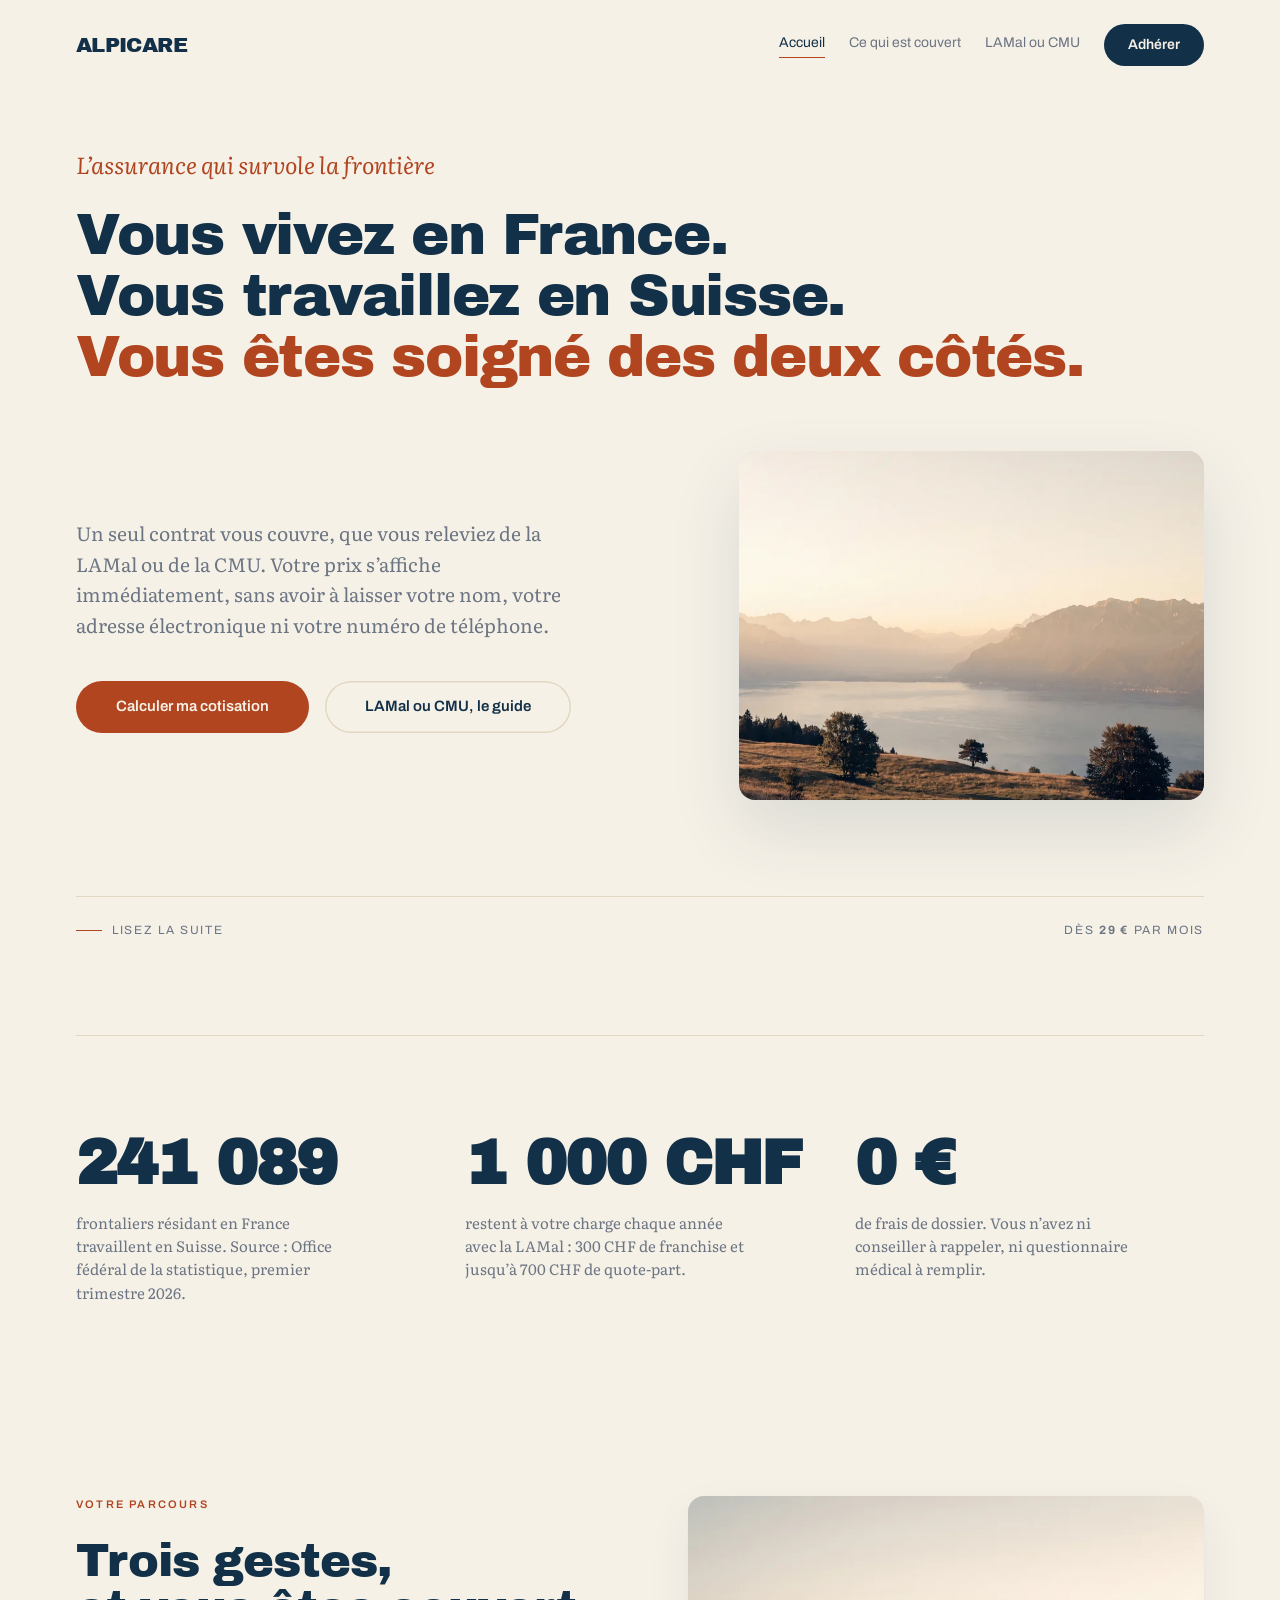
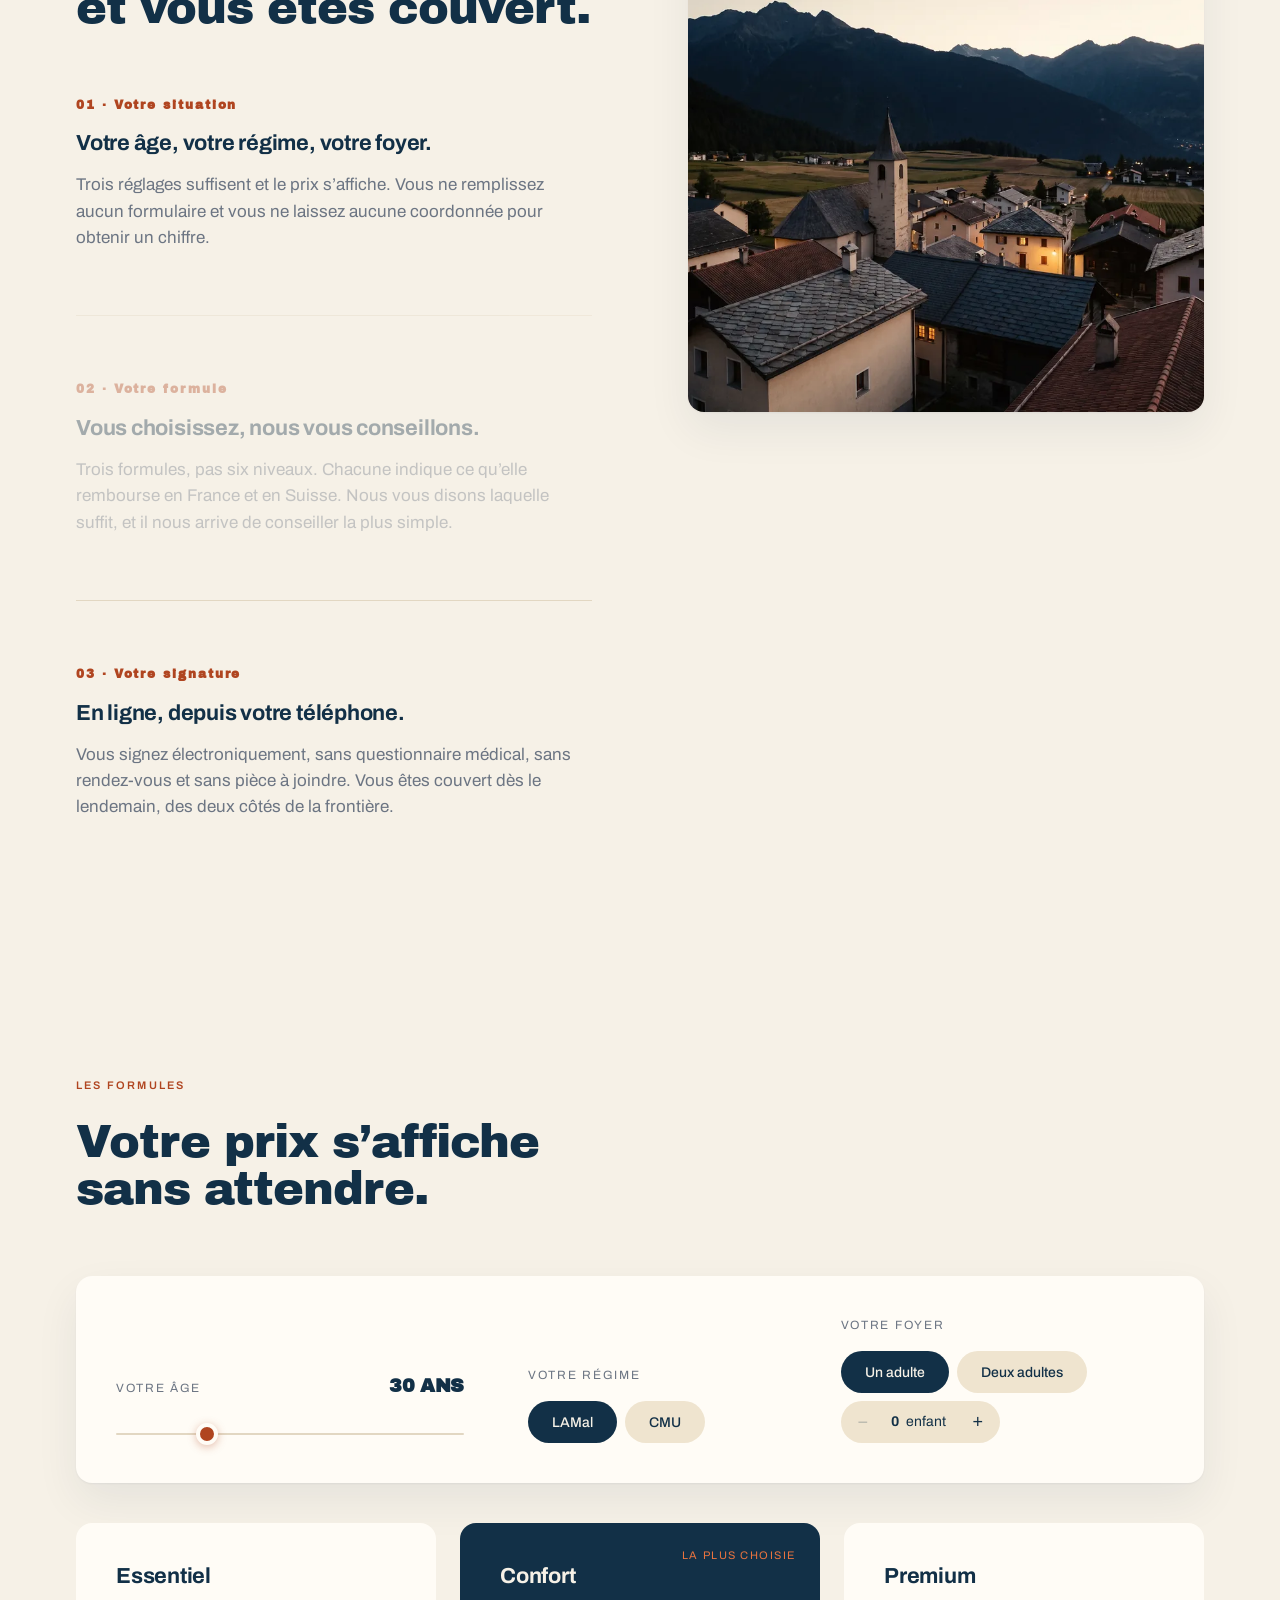
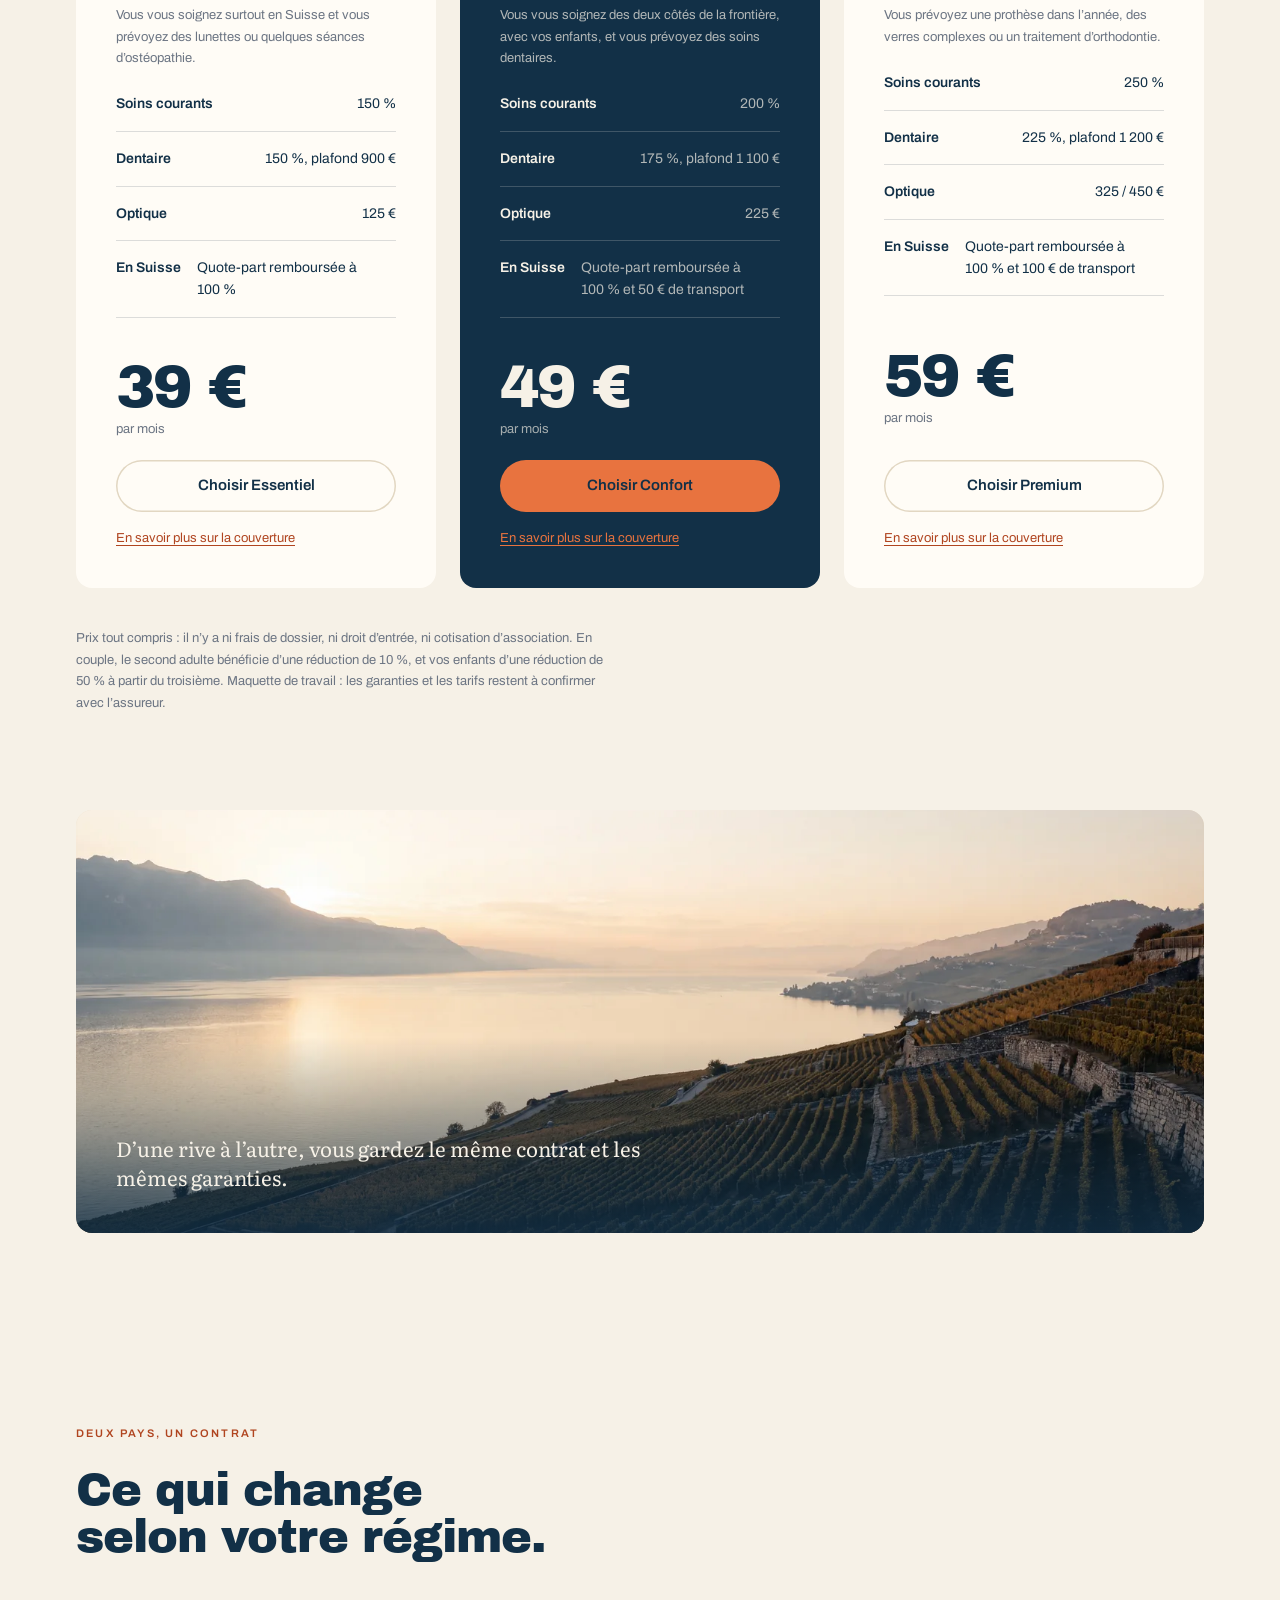
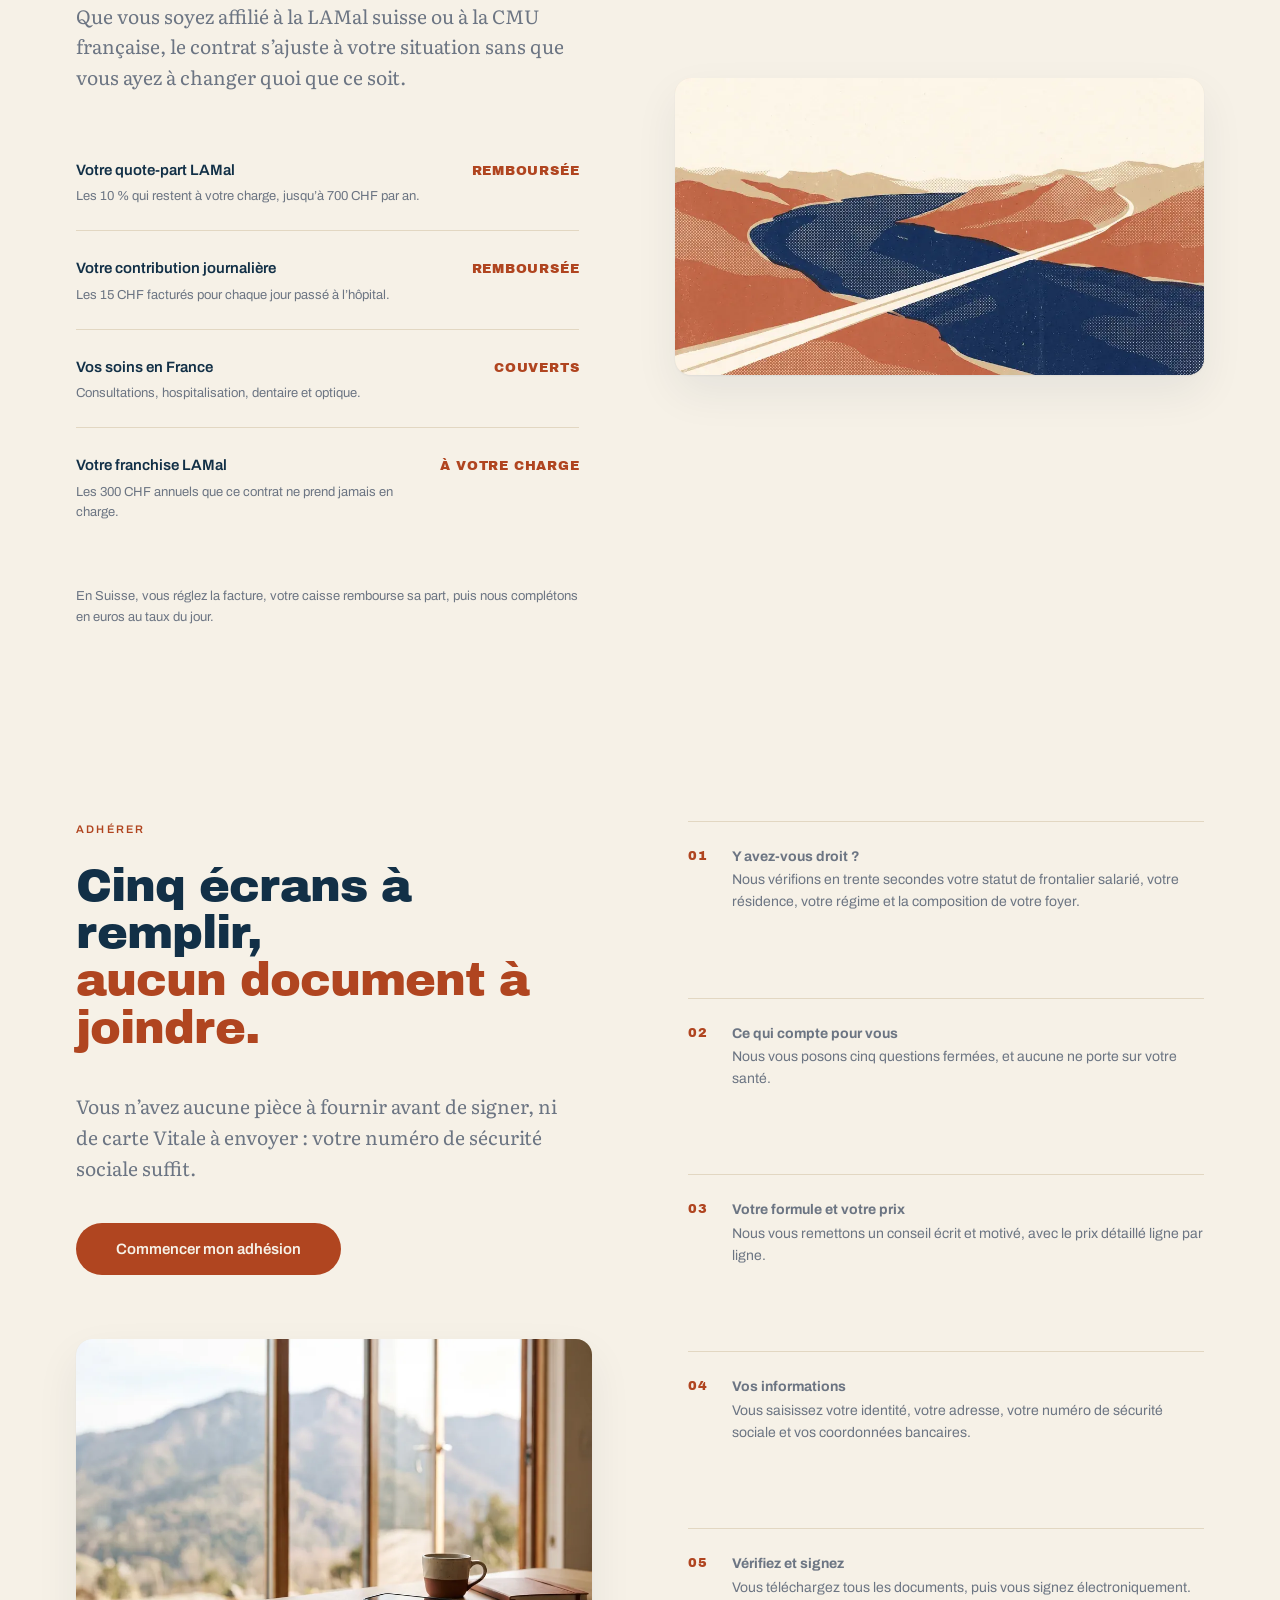
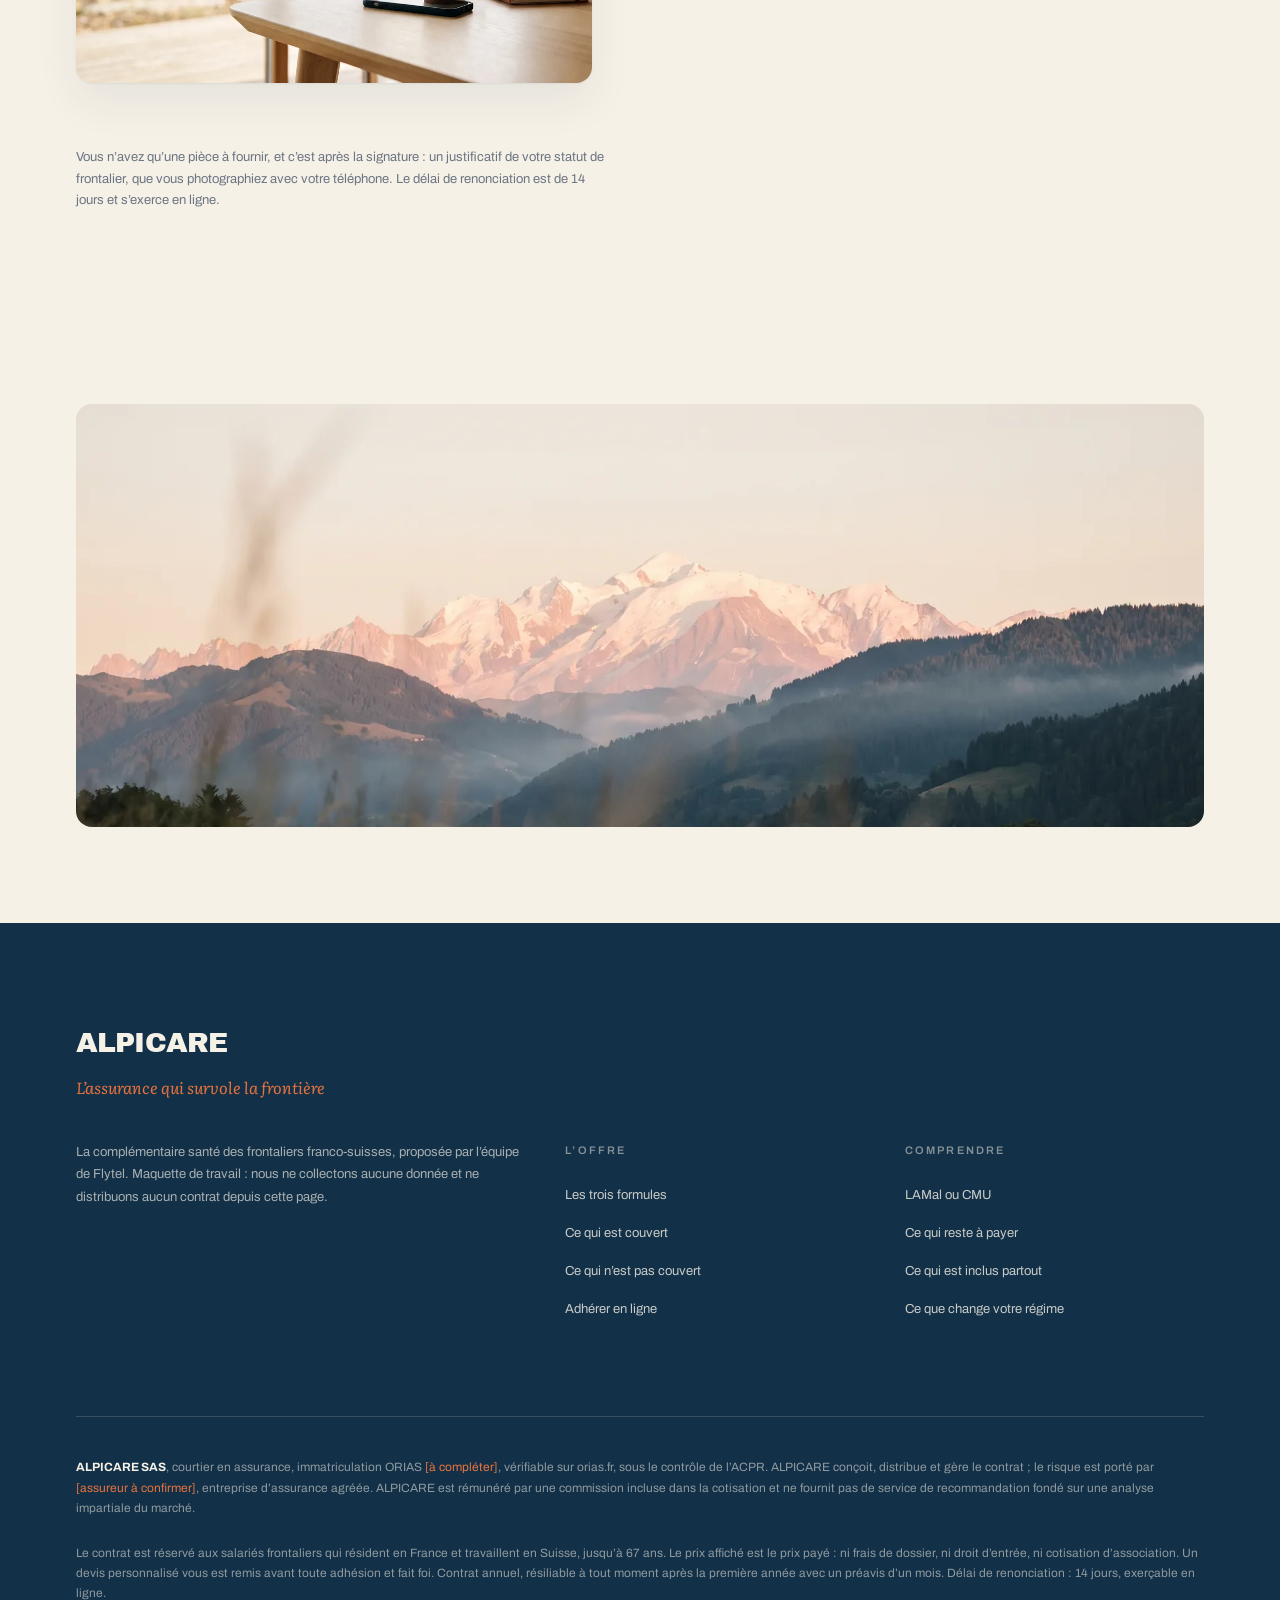
==== commit 26281ff6: "Aperçu : mise à jour des pages" ====
--- a/index.html
+++ b/index.html
@@ -25,10 +25,10 @@
     <a class="marque" href="index.html">ALPICARE</a>
     <nav aria-label="Navigation principale">
       <a href="index.html" aria-current="page">Accueil</a>
-      <a href="tarifs.html">Formules et garanties</a>
+      <a href="couverture.html">Ce qui est couvert</a>
       <a href="guide-lamal-cmu.html">LAMal ou CMU</a>
     </nav>
-    <a class="btn btn--sm" href="tarifs.html#adherer">Adhérer</a>
+    <a class="btn btn--sm" href="#adherer">Adhérer</a>
   </div>
 </header>
 
@@ -74,22 +74,22 @@
     <div class="epingle__g">
       <div>
         <span class="sur pose">Votre parcours</span>
-        <h2 class="pose" style="margin-top:var(--e3)">Trois gestes<br>et cinq minutes suffisent.</h2>
+        <h2 class="pose" style="margin-top:var(--e3)">Trois gestes,<br>et vous êtes couvert.</h2>
         <div data-etapes>
           <div class="etape on" data-img="0">
-            <b>01 · Vous ajustez</b>
-            <h3>Vous indiquez votre âge, votre régime et la composition de votre foyer.</h3>
-            <p>Déplacez le curseur, changez de régime ou de foyer : le prix des trois formules se recalcule aussitôt. Vous n’avez aucun formulaire à remplir, aucune coordonnée à laisser, rien à valider pour obtenir un chiffre.</p>
+            <b>01 · Votre situation</b>
+            <h3>Votre âge, votre régime, votre foyer.</h3>
+            <p>Trois réglages suffisent et le prix s’affiche. Vous ne remplissez aucun formulaire et vous ne laissez aucune coordonnée pour obtenir un chiffre.</p>
           </div>
           <div class="etape" data-img="1">
-            <b>02 · Vous choisissez</b>
-            <h3>Nous vous conseillons le bon niveau, pas le plus cher.</h3>
-            <p>Cinq questions sur vos soins nous suffisent pour vous indiquer le niveau qui convient. Nous pouvons vous conseiller un niveau plus bas, voire aucune complémentaire.</p>
+            <b>02 · Votre formule</b>
+            <h3>Vous choisissez, nous vous conseillons.</h3>
+            <p>Trois formules, pas six niveaux. Chacune indique ce qu’elle rembourse en France et en Suisse. Nous vous disons laquelle suffit, et il nous arrive de conseiller la plus simple.</p>
           </div>
           <div class="etape" data-img="2">
-            <b>03 · Vous signez</b>
-            <h3>Vous signez en ligne, depuis votre téléphone.</h3>
-            <p>La signature est électronique, sans questionnaire médical ni rendez-vous. Vous êtes couvert dès le lendemain, des deux côtés de la frontière.</p>
+            <b>03 · Votre signature</b>
+            <h3>En ligne, depuis votre téléphone.</h3>
+            <p>Vous signez électroniquement, sans questionnaire médical, sans rendez-vous et sans pièce à joindre. Vous êtes couvert dès le lendemain, des deux côtés de la frontière.</p>
           </div>
         </div>
       </div>
@@ -146,7 +146,7 @@
           <li><b>En Suisse</b><span data-suisse-2>Quote-part remboursée à 100 %</span></li>
         </ul>
         <p class="prix"><span data-prix>39 €</span><small>par mois</small></p>
-        <a class="btn btn--clair" href="#adherer">Choisir la formule Essentiel</a>
+        <div class="carte__a"><a class="btn btn--clair" href="#adherer">Choisir Essentiel</a><a class="lien carte__plus" href="couverture.html#essentiel">En savoir plus sur la couverture</a></div>
       </article>
 
       <article class="carte carte--phare pose" data-niveau="3">
@@ -160,7 +160,7 @@
           <li><b>En Suisse</b><span data-suisse-3>Quote-part remboursée à 100 % et 50 € de transport</span></li>
         </ul>
         <p class="prix"><span data-prix>49 €</span><small>par mois</small></p>
-        <a class="btn" href="#adherer">Choisir la formule Confort</a>
+        <div class="carte__a"><a class="btn btn--bleu" href="#adherer">Choisir Confort</a><a class="lien carte__plus" href="couverture.html#confort">En savoir plus sur la couverture</a></div>
       </article>
 
       <article class="carte pose" data-niveau="4">
@@ -173,11 +173,11 @@
           <li><b>En Suisse</b><span data-suisse-4>Quote-part remboursée à 100 % et 100 € de transport</span></li>
         </ul>
         <p class="prix"><span data-prix>59 €</span><small>par mois</small></p>
-        <a class="btn btn--clair" href="#adherer">Choisir la formule Premium</a>
+        <div class="carte__a"><a class="btn btn--clair" href="#adherer">Choisir Premium</a><a class="lien carte__plus" href="couverture.html#premium">En savoir plus sur la couverture</a></div>
       </article>
     </div>
 
-    <p class="note pose" style="margin-top:var(--e4);max-width:76ch">Ces tarifs 2026 sont indicatifs et n’intègrent ni la cotisation d’association (2 € par mois) ni le droit d’entrée (11 €), qui restent identiques dans tous les canaux de distribution. Le contrat Alptis Santé Frontaliers Suisses est assuré par CNP Assurances et réservé aux salariés frontaliers. Maquette de travail : les prix restent à valider auprès d’Alptis.</p>
+    <p class="note pose" style="margin-top:var(--e4);max-width:76ch">Prix tout compris : il n’y a ni frais de dossier, ni droit d’entrée, ni cotisation d’association. En couple, le second adulte bénéficie d’une réduction de 10 %, et vos enfants d’une réduction de 50 % à partir du troisième. Maquette de travail : les garanties et les tarifs restent à confirmer avec l’assureur.</p>
 
     <figure class="bande pose">
       <img src="img/leman.webp" srcset="img/leman@1000.webp 1000w, img/leman.webp 1600w"
@@ -217,7 +217,7 @@
         <span class="sur pose">Adhérer</span>
         <h2 class="pose" style="margin-top:var(--e3)">Cinq écrans à remplir,<br><span class="bleu">aucun document à joindre.</span></h2>
         <p class="lead pose" style="margin-top:var(--e4)">Vous n’avez aucune pièce à fournir avant de signer, ni de carte Vitale à envoyer : votre numéro de sécurité sociale suffit.</p>
-        <a class="btn btn--bleu pose" href="tarifs.html#adherer" style="margin-top:var(--e4)">Commencer mon adhésion</a>
+        <a class="btn btn--bleu pose" href="#adherer" style="margin-top:var(--e4)">Commencer mon adhésion</a>
         <figure class="adh__img pose">
           <img src="img/table.webp" srcset="img/table@1000.webp 1000w, img/table.webp 1400w"
                sizes="(min-width:900px) 46vw, 100vw" width="1400" height="933" loading="lazy"
@@ -251,22 +251,22 @@
       <p>La complémentaire santé des frontaliers franco-suisses, proposée par l’équipe de Flytel. Maquette de travail : nous ne collectons aucune donnée et ne distribuons aucun contrat depuis cette page.</p>
       <nav aria-label="L’offre">
         <b>L’offre</b>
-        <a href="tarifs.html">Les trois formules</a>
-        <a href="tarifs.html#garanties">Tableau des garanties</a>
-        <a href="tarifs.html#simulateur">Quel niveau choisir</a>
-        <a href="tarifs.html#adherer">Adhérer en ligne</a>
+        <a href="couverture.html">Les trois formules</a>
+        <a href="couverture.html">Ce qui est couvert</a>
+        <a href="couverture.html#jamais">Ce qui n’est pas couvert</a>
+        <a href="#adherer">Adhérer en ligne</a>
       </nav>
       <nav aria-label="Comprendre">
         <b>Comprendre</b>
         <a href="guide-lamal-cmu.html">LAMal ou CMU</a>
         <a href="guide-lamal-cmu.html#restes">Ce qui reste à payer</a>
-        <a href="tarifs.html#prix">Comment se forme le prix</a>
-        <a href="tarifs.html#documents">Les documents</a>
+        <a href="couverture.html#toujours">Ce qui est inclus partout</a>
+        <a href="couverture.html#regimes">Ce que change votre régime</a>
       </nav>
     </div>
     <div class="pied__legal">
-      <p><b>ALPICARE SAS</b>, courtier en assurance, immatriculation ORIAS <mark>[à compléter]</mark>, vérifiable sur orias.fr, sous le contrôle de l’ACPR. Rémunéré par une commission incluse dans la cotisation, versée par Alptis Assurances. Ne fournit pas de service de recommandation fondé sur une analyse impartiale : nous distribuons les contrats d’Alptis.</p>
-      <p>Le contrat collectif à adhésion facultative Santé Frontaliers Suisses n° A799F/A800G est souscrit par l’association Alptis Frontaliers auprès de CNP Assurances, et géré par Alptis Assurances. Il est réservé aux salariés frontaliers résidant en France. Cotisation d’association : 2 € par mois. Droit d’entrée : 11 €, une seule fois. Un devis personnalisé vous est remis avant toute adhésion et fait foi. Délai de renonciation : 14 jours.</p>
+      <p><b>ALPICARE SAS</b>, courtier en assurance, immatriculation ORIAS <mark>[à compléter]</mark>, vérifiable sur orias.fr, sous le contrôle de l’ACPR. ALPICARE conçoit, distribue et gère le contrat ; le risque est porté par <mark>[assureur à confirmer]</mark>, entreprise d’assurance agréée. ALPICARE est rémunéré par une commission incluse dans la cotisation et ne fournit pas de service de recommandation fondé sur une analyse impartiale du marché.</p>
+      <p>Le contrat est réservé aux salariés frontaliers qui résident en France et travaillent en Suisse, jusqu’à 67 ans. Le prix affiché est le prix payé : ni frais de dossier, ni droit d’entrée, ni cotisation d’association. Un devis personnalisé vous est remis avant toute adhésion et fait foi. Contrat annuel, résiliable à tout moment après la première année avec un préavis d’un mois. Délai de renonciation : 14 jours, exerçable en ligne.</p>
     </div>
   </div>
 </footer>
--- a/styles.css
+++ b/styles.css
@@ -497,3 +497,9 @@
 /* Un enfant de grille ne doit jamais imposer sa largeur intrinsèque au parent */
 .article>*{min-width:0}
 .simu>*{min-width:0}
+
+/* ---------- Deux actions au pied d'une carte de formule ---------- */
+.carte__a{margin-top:auto;display:grid;gap:var(--e2);justify-items:start}
+.carte__a .btn{width:100%;margin-top:var(--e3)}
+.carte__plus{font-size:13px;color:var(--terre);text-decoration:underline;text-underline-offset:3px}
+.carte--phare .carte__plus{color:var(--terre-vif)}
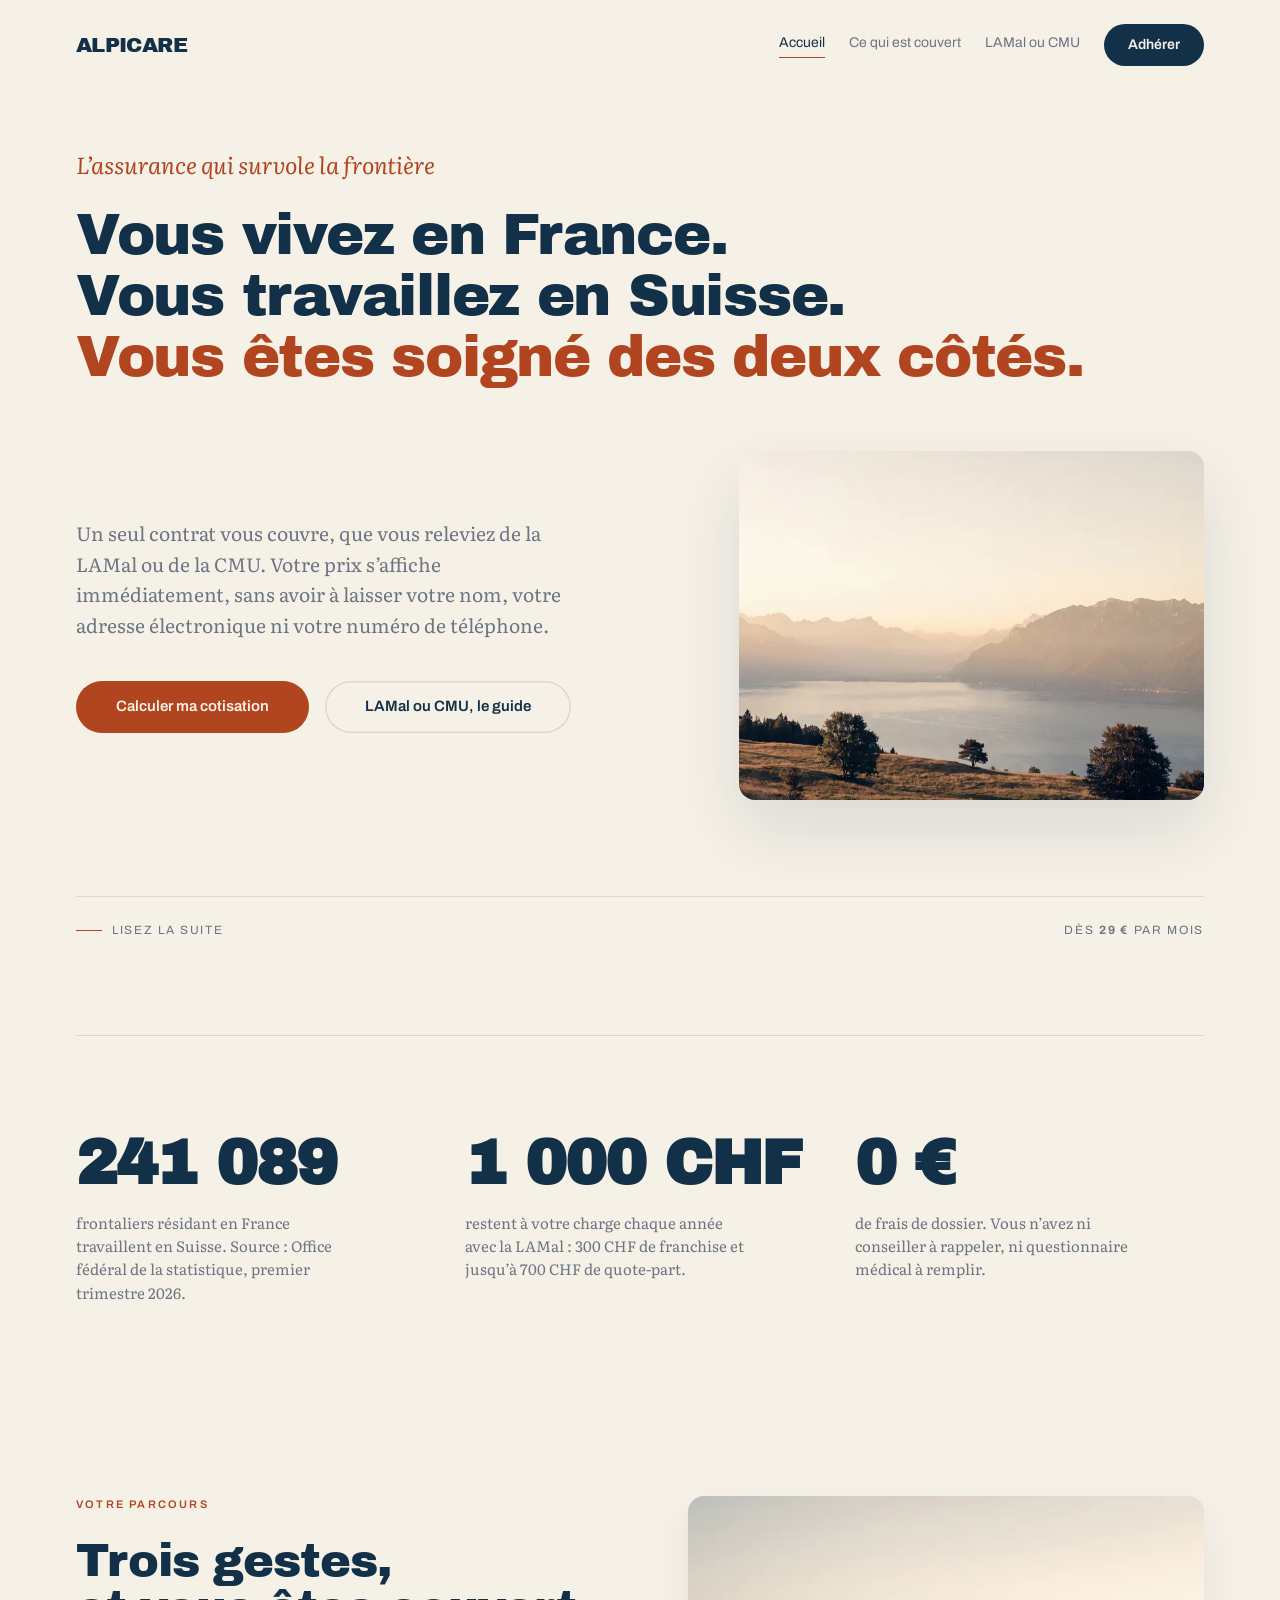
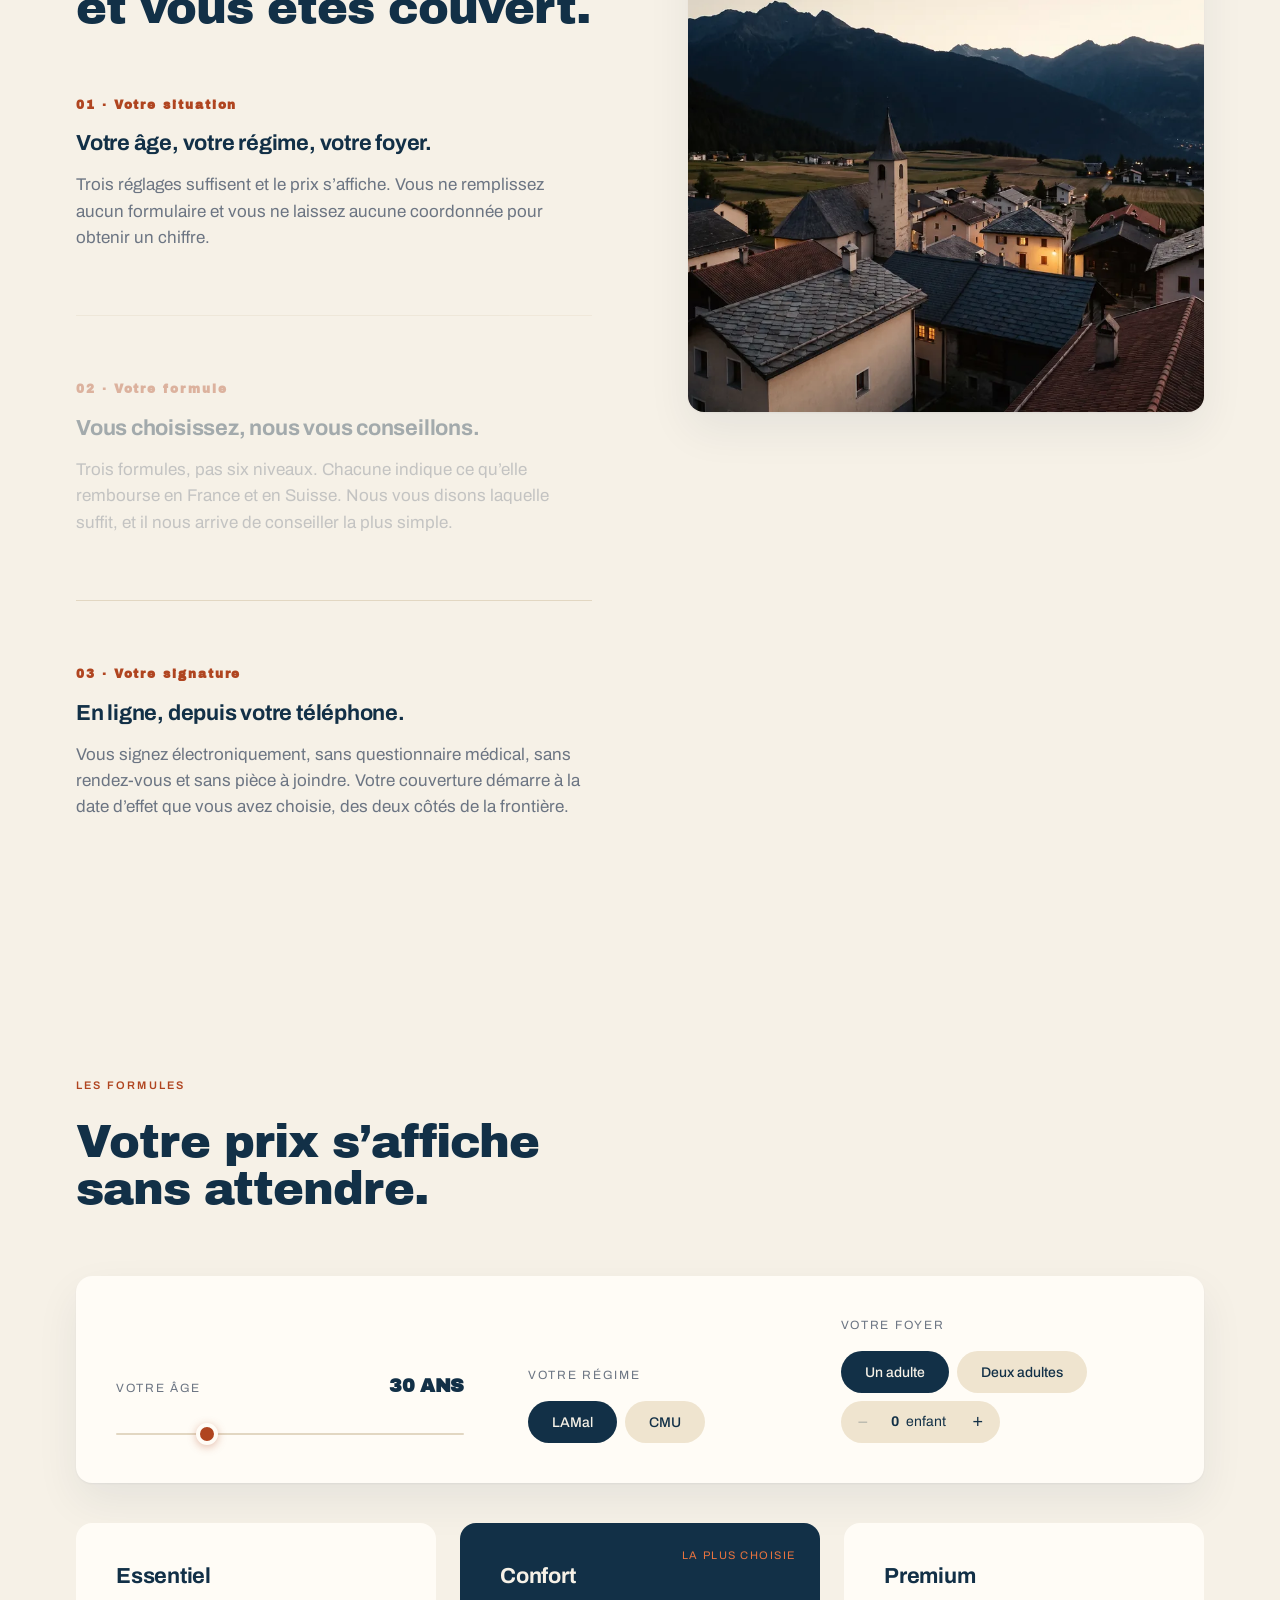
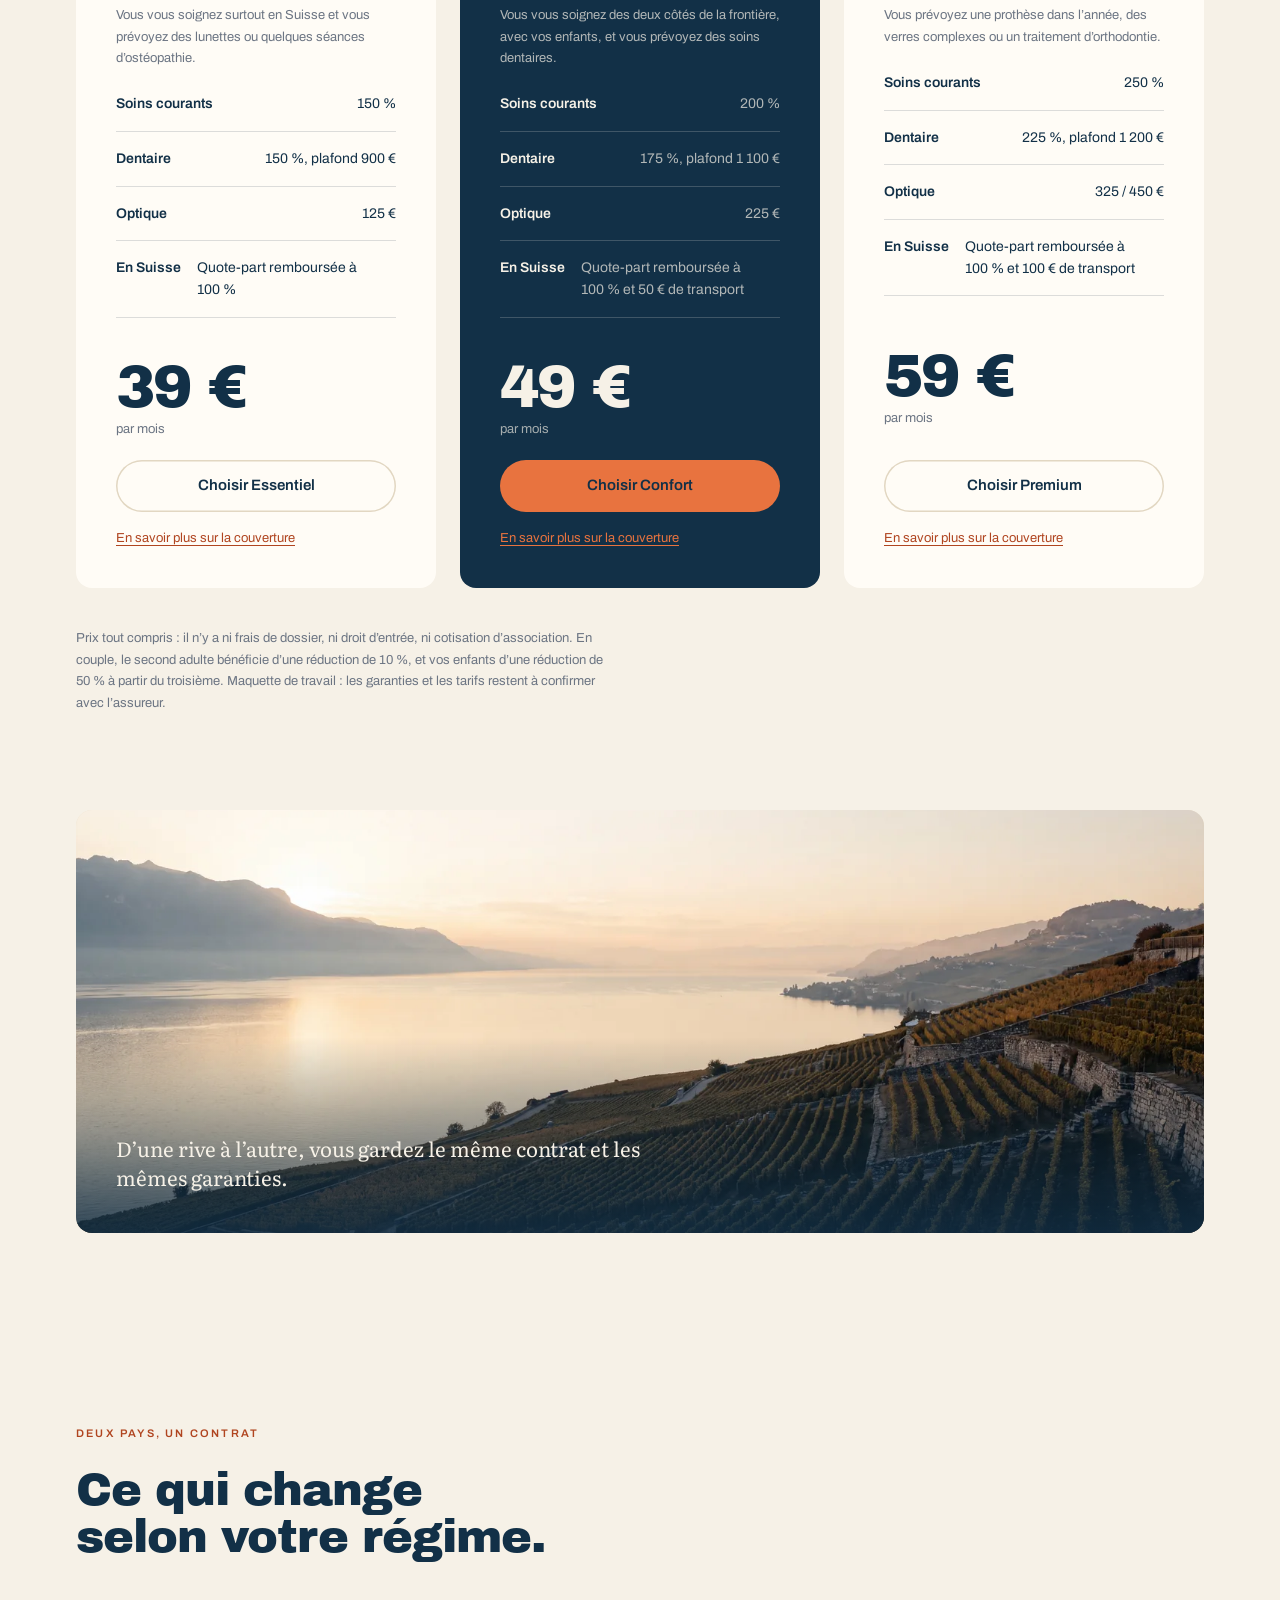
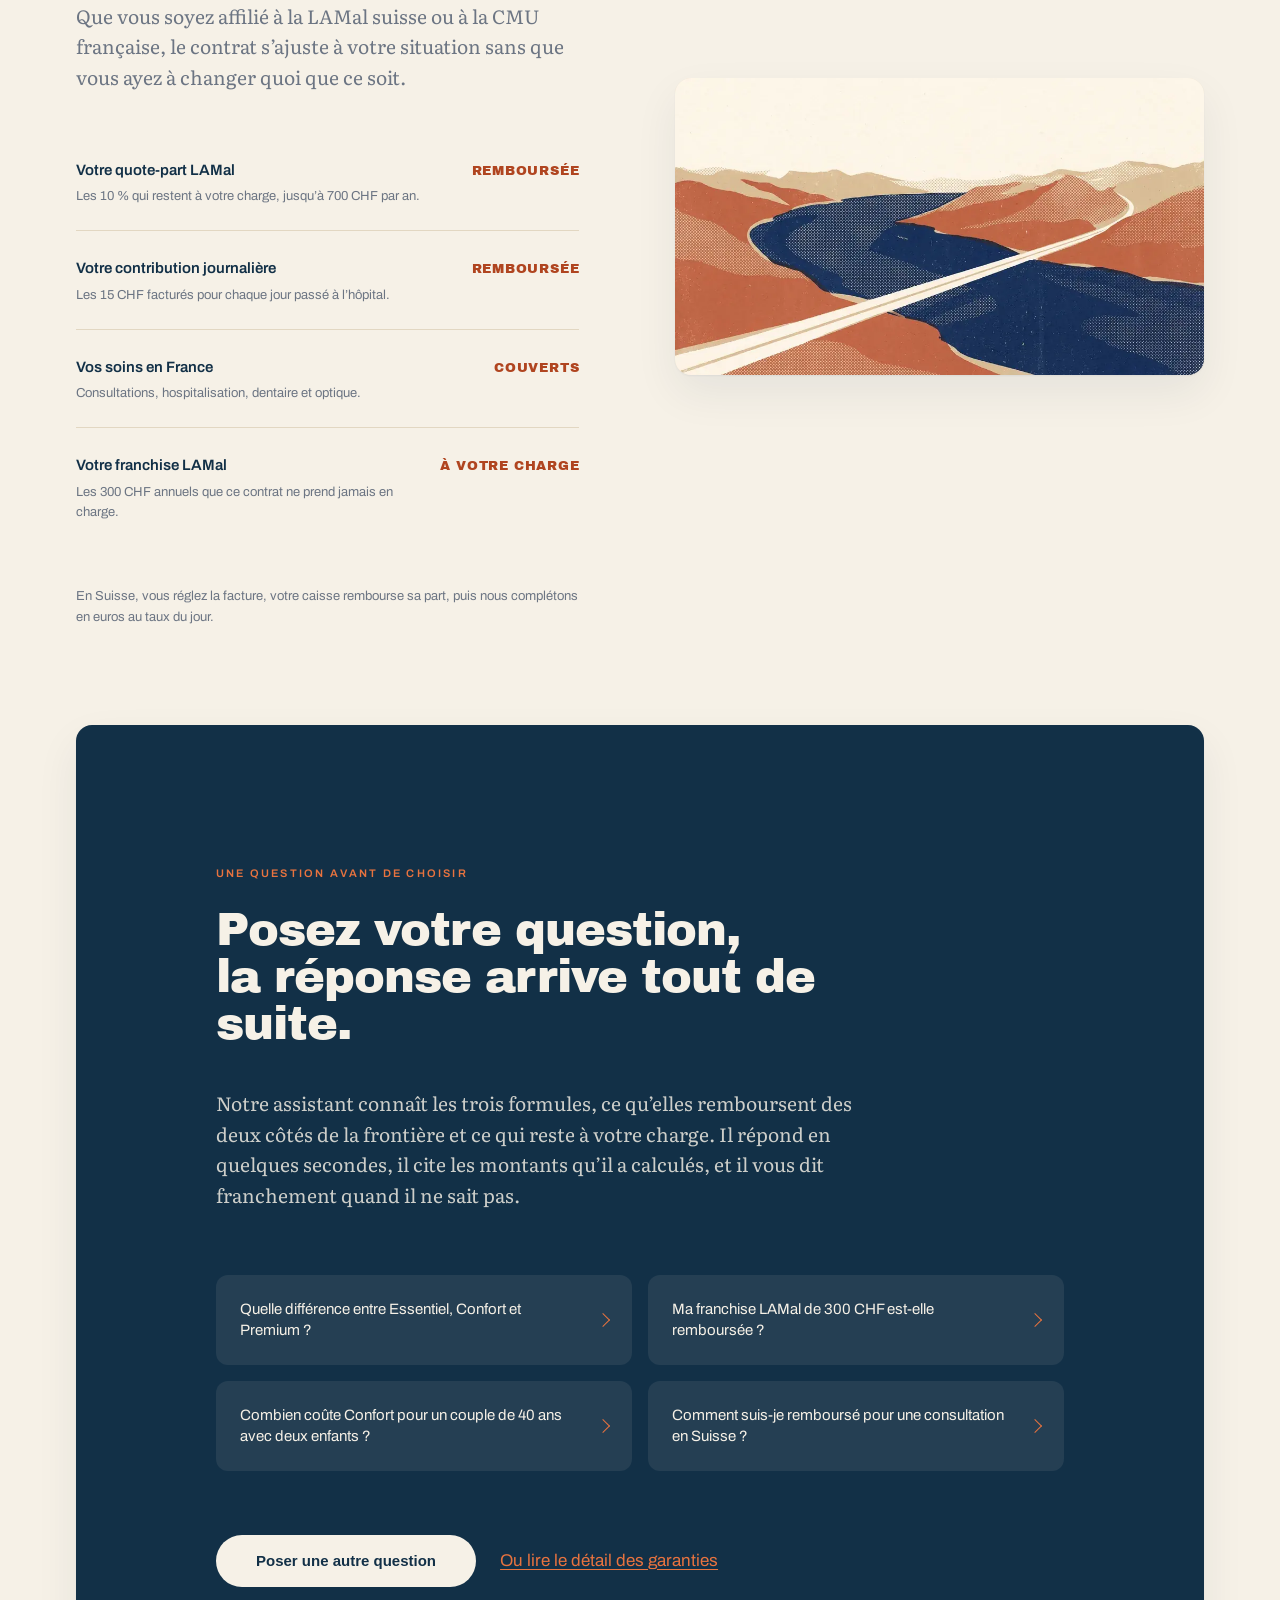
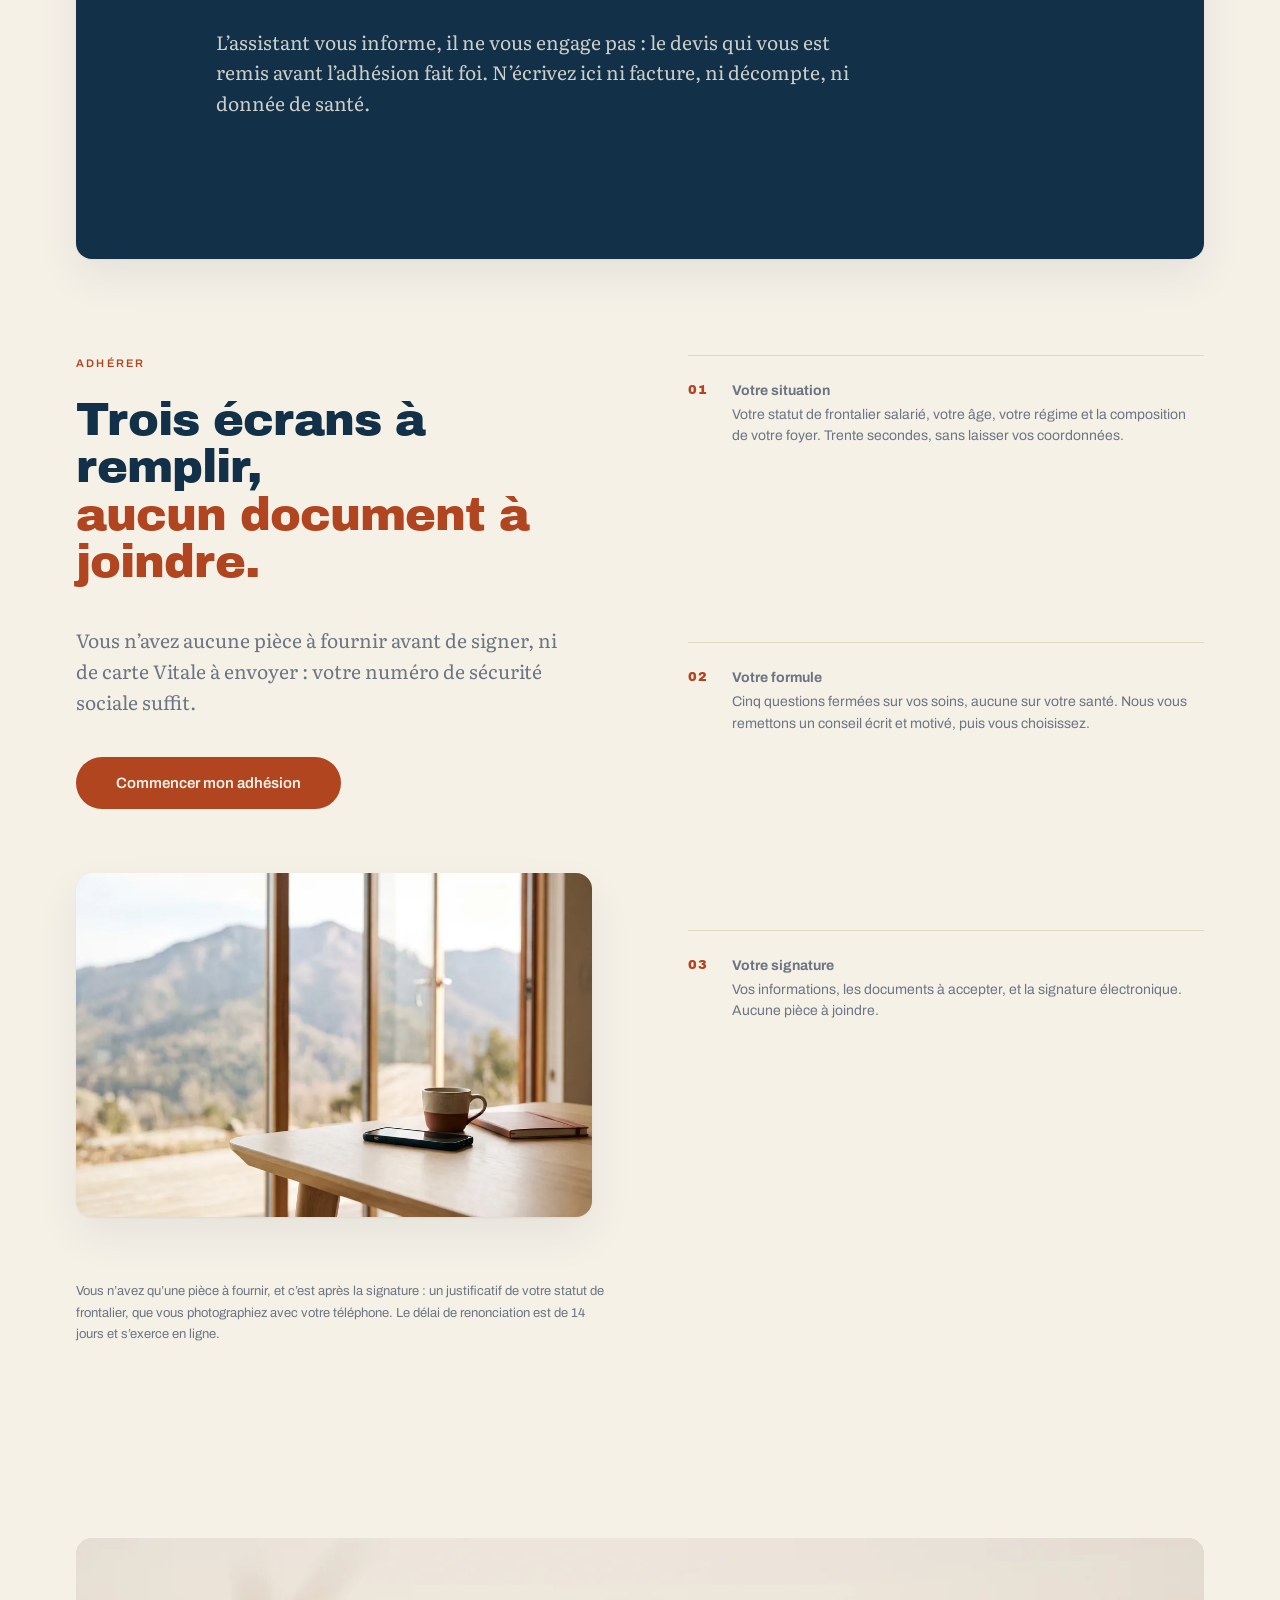
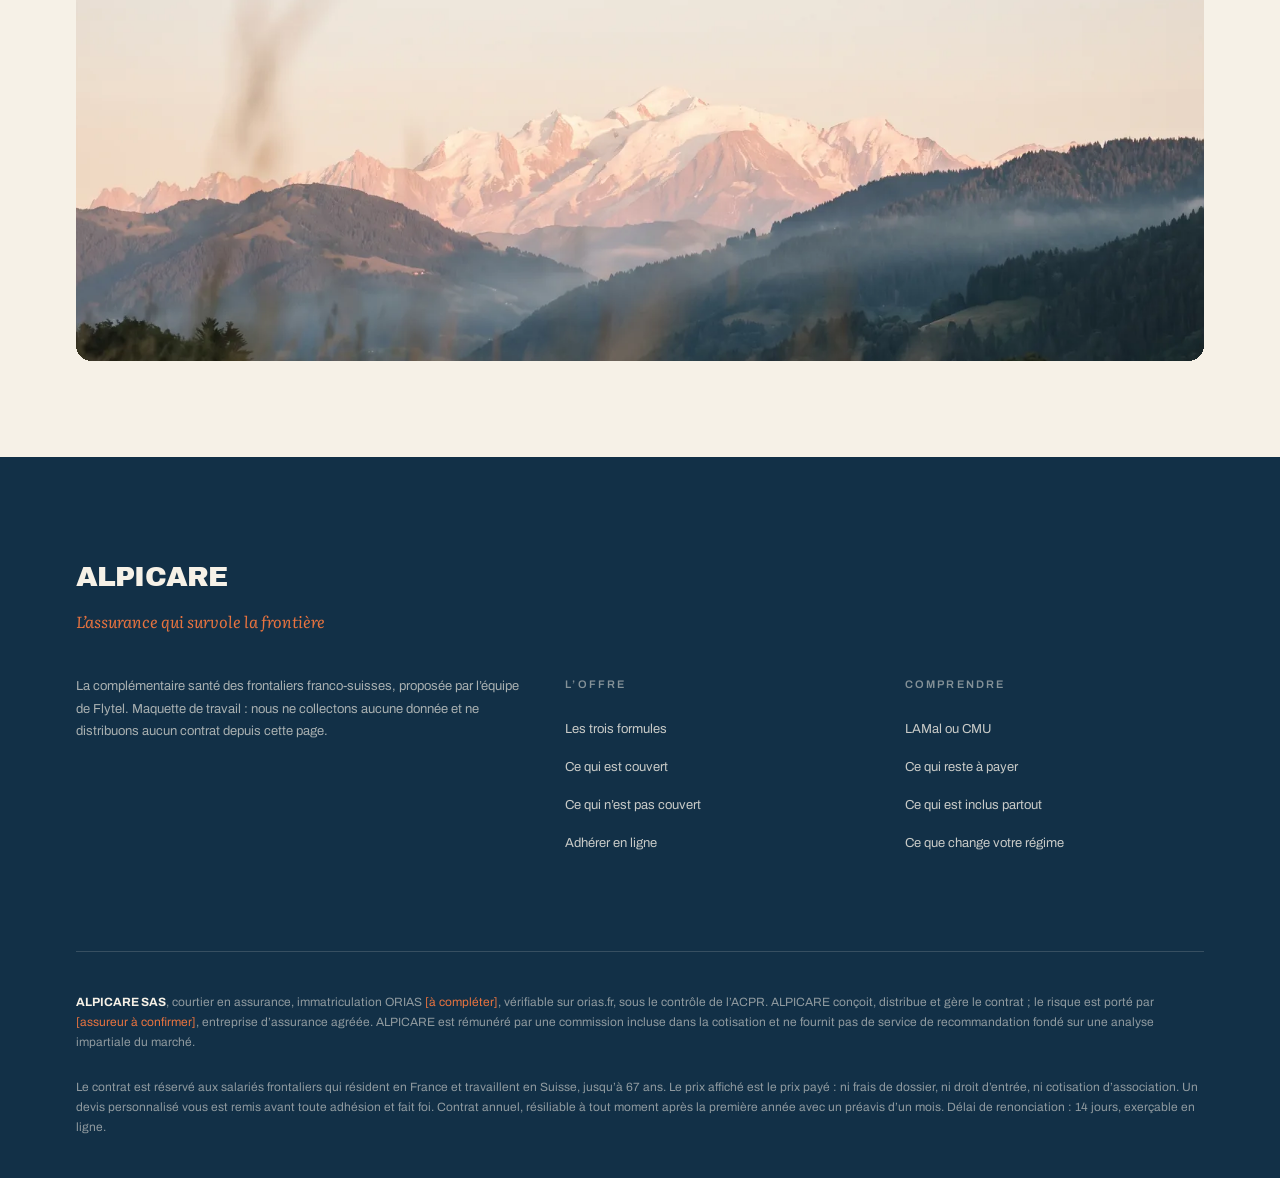
==== commit 45cce33e: "Aperçu : mise à jour des pages" ====
--- a/index.html
+++ b/index.html
@@ -28,7 +28,7 @@
       <a href="couverture.html">Ce qui est couvert</a>
       <a href="guide-lamal-cmu.html">LAMal ou CMU</a>
     </nav>
-    <a class="btn btn--sm" href="#adherer">Adhérer</a>
+    <a class="btn btn--sm" href="adherer.html">Adhérer</a>
   </div>
 </header>
 
@@ -89,7 +89,7 @@
           <div class="etape" data-img="2">
             <b>03 · Votre signature</b>
             <h3>En ligne, depuis votre téléphone.</h3>
-            <p>Vous signez électroniquement, sans questionnaire médical, sans rendez-vous et sans pièce à joindre. Vous êtes couvert dès le lendemain, des deux côtés de la frontière.</p>
+            <p>Vous signez électroniquement, sans questionnaire médical, sans rendez-vous et sans pièce à joindre. Votre couverture démarre à la date d’effet que vous avez choisie, des deux côtés de la frontière.</p>
           </div>
         </div>
       </div>
@@ -146,7 +146,7 @@
           <li><b>En Suisse</b><span data-suisse-2>Quote-part remboursée à 100 %</span></li>
         </ul>
         <p class="prix"><span data-prix>39 €</span><small>par mois</small></p>
-        <div class="carte__a"><a class="btn btn--clair" href="#adherer">Choisir Essentiel</a><a class="lien carte__plus" href="couverture.html#essentiel">En savoir plus sur la couverture</a></div>
+        <div class="carte__a"><a class="btn btn--clair" href="adherer.html?formule=essentiel">Choisir Essentiel</a><a class="lien carte__plus" href="couverture.html#essentiel">En savoir plus sur la couverture</a></div>
       </article>
 
       <article class="carte carte--phare pose" data-niveau="3">
@@ -160,7 +160,7 @@
           <li><b>En Suisse</b><span data-suisse-3>Quote-part remboursée à 100 % et 50 € de transport</span></li>
         </ul>
         <p class="prix"><span data-prix>49 €</span><small>par mois</small></p>
-        <div class="carte__a"><a class="btn btn--bleu" href="#adherer">Choisir Confort</a><a class="lien carte__plus" href="couverture.html#confort">En savoir plus sur la couverture</a></div>
+        <div class="carte__a"><a class="btn btn--bleu" href="adherer.html?formule=confort">Choisir Confort</a><a class="lien carte__plus" href="couverture.html#confort">En savoir plus sur la couverture</a></div>
       </article>
 
       <article class="carte pose" data-niveau="4">
@@ -173,7 +173,7 @@
           <li><b>En Suisse</b><span data-suisse-4>Quote-part remboursée à 100 % et 100 € de transport</span></li>
         </ul>
         <p class="prix"><span data-prix>59 €</span><small>par mois</small></p>
-        <div class="carte__a"><a class="btn btn--clair" href="#adherer">Choisir Premium</a><a class="lien carte__plus" href="couverture.html#premium">En savoir plus sur la couverture</a></div>
+        <div class="carte__a"><a class="btn btn--clair" href="adherer.html?formule=premium">Choisir Premium</a><a class="lien carte__plus" href="couverture.html#premium">En savoir plus sur la couverture</a></div>
       </article>
     </div>
 
@@ -211,13 +211,37 @@
   </section>
 
   <!-- ===== ADHÉSION ===== -->
+<!-- ===== POSEZ VOTRE QUESTION ===== -->
+  <section class="env" id="questions">
+    <div class="panneau panneau--questions pose">
+      <span class="sur">Une question avant de choisir</span>
+      <h2>Posez votre question,<br>la réponse arrive tout de suite.</h2>
+      <p>Notre assistant connaît les trois formules, ce qu’elles remboursent des deux côtés de la frontière et ce qui reste à votre charge. Il répond en quelques secondes, il cite les montants qu’il a calculés, et il vous dit franchement quand il ne sait pas.</p>
+
+      <div class="questions__g">
+        <button type="button" class="questions__q" data-assistant-ask="Quelle différence entre Essentiel, Confort et Premium ?">Quelle différence entre Essentiel, Confort et Premium ?</button>
+        <button type="button" class="questions__q" data-assistant-ask="Ma franchise LAMal de 300 CHF est-elle remboursée ?">Ma franchise LAMal de 300 CHF est-elle remboursée ?</button>
+        <button type="button" class="questions__q" data-assistant-ask="Combien coûte Confort pour un couple de 40 ans avec deux enfants ?">Combien coûte Confort pour un couple de 40 ans avec deux enfants ?</button>
+        <button type="button" class="questions__q" data-assistant-ask="Comment suis-je remboursé pour une consultation en Suisse ?">Comment suis-je remboursé pour une consultation en Suisse ?</button>
+      </div>
+
+      <div class="questions__a">
+        <button type="button" class="btn btn--creme" data-assistant-open>Poser une autre question</button>
+        <a class="lien" href="couverture.html">Ou lire le détail des garanties</a>
+      </div>
+
+      <p class="questions__n">L’assistant vous informe, il ne vous engage pas : le devis qui vous est remis avant l’adhésion fait foi. N’écrivez ici ni facture, ni décompte, ni donnée de santé.</p>
+      <p class="questions__n questions__sans">Cette conversation demande JavaScript. Sans lui, écrivez à l’équipe, dont l’adresse figure en pied de page.</p>
+    </div>
+  </section>
+
   <section class="adh env" id="adherer">
     <div class="adh__g">
       <div>
         <span class="sur pose">Adhérer</span>
-        <h2 class="pose" style="margin-top:var(--e3)">Cinq écrans à remplir,<br><span class="bleu">aucun document à joindre.</span></h2>
+        <h2 class="pose" style="margin-top:var(--e3)">Trois écrans à remplir,<br><span class="bleu">aucun document à joindre.</span></h2>
         <p class="lead pose" style="margin-top:var(--e4)">Vous n’avez aucune pièce à fournir avant de signer, ni de carte Vitale à envoyer : votre numéro de sécurité sociale suffit.</p>
-        <a class="btn btn--bleu pose" href="#adherer" style="margin-top:var(--e4)">Commencer mon adhésion</a>
+        <a class="btn btn--bleu pose" href="adherer.html" style="margin-top:var(--e4)">Commencer mon adhésion</a>
         <figure class="adh__img pose">
           <img src="img/table.webp" srcset="img/table@1000.webp 1000w, img/table.webp 1400w"
                sizes="(min-width:900px) 46vw, 100vw" width="1400" height="933" loading="lazy"
@@ -225,11 +249,9 @@
         </figure>
       </div>
       <ol class="pose">
-        <li><span><b>Y avez-vous droit ?</b><span>Nous vérifions en trente secondes votre statut de frontalier salarié, votre résidence, votre régime et la composition de votre foyer.</span></span></li>
-        <li><span><b>Ce qui compte pour vous</b><span>Nous vous posons cinq questions fermées, et aucune ne porte sur votre santé.</span></span></li>
-        <li><span><b>Votre formule et votre prix</b><span>Nous vous remettons un conseil écrit et motivé, avec le prix détaillé ligne par ligne.</span></span></li>
-        <li><span><b>Vos informations</b><span>Vous saisissez votre identité, votre adresse, votre numéro de sécurité sociale et vos coordonnées bancaires.</span></span></li>
-        <li><span><b>Vérifiez et signez</b><span>Vous téléchargez tous les documents, puis vous signez électroniquement.</span></span></li>
+        <li><span><b>Votre situation</b><span>Votre statut de frontalier salarié, votre âge, votre régime et la composition de votre foyer. Trente secondes, sans laisser vos coordonnées.</span></span></li>
+        <li><span><b>Votre formule</b><span>Cinq questions fermées sur vos soins, aucune sur votre santé. Nous vous remettons un conseil écrit et motivé, puis vous choisissez.</span></span></li>
+        <li><span><b>Votre signature</b><span>Vos informations, les documents à accepter, et la signature électronique. Aucune pièce à joindre.</span></span></li>
       </ol>
     </div>
     <p class="note pose" style="margin-top:var(--e5);max-width:76ch">Vous n’avez qu’une pièce à fournir, et c’est après la signature : un justificatif de votre statut de frontalier, que vous photographiez avec votre téléphone. Le délai de renonciation est de 14 jours et s’exerce en ligne.</p>
@@ -254,7 +276,7 @@
         <a href="couverture.html">Les trois formules</a>
         <a href="couverture.html">Ce qui est couvert</a>
         <a href="couverture.html#jamais">Ce qui n’est pas couvert</a>
-        <a href="#adherer">Adhérer en ligne</a>
+        <a href="adherer.html">Adhérer en ligne</a>
       </nav>
       <nav aria-label="Comprendre">
         <b>Comprendre</b>
--- a/styles.css
+++ b/styles.css
@@ -503,3 +503,747 @@
 .carte__a .btn{width:100%;margin-top:var(--e3)}
 .carte__plus{font-size:13px;color:var(--terre);text-decoration:underline;text-underline-offset:3px}
 .carte--phare .carte__plus{color:var(--terre-vif)}
+
+/* =====================================================================
+   Briques ajoutées le 7 septembre 2026 : parcours d’adhésion,
+   plateforme d’administration, assistant.
+   ===================================================================== */
+
+/* Un élément masqué l’est vraiment, quelle que soit sa mise en page. */
+[hidden]{display:none!important}
+
+
+/* =====================================================================
+   Parcours d'adhésion (adherer.html) — trois écrans successifs.
+   Rien de neuf en couleur ni en typographie : craie sur crème, filets
+   fins, terre pour l'accent, Literata réservé aux chapôs. Les écrans
+   se suivent quand le script ne s'exécute pas, et se remplacent quand
+   il s'exécute.
+   ===================================================================== */
+
+/* ---------- Barre d'avancement des trois écrans ---------- */
+.parcours{margin-top:var(--e4)}
+.parcours ol{list-style:none;counter-reset:p;display:grid;gap:var(--e2)}
+@media(min-width:760px){.parcours ol{grid-template-columns:repeat(3,1fr);gap:var(--e3)}}
+.parcours li{counter-increment:p;display:flex;align-items:baseline;gap:var(--e2);padding-top:var(--e2);
+  border-top:2px solid var(--regle);font-size:14px;line-height:1.35;color:var(--gris);
+  transition:color .3s var(--sortie),border-color .3s var(--sortie)}
+.parcours li::before{content:counter(p,decimal-leading-zero);font-family:var(--display);font-size:12px;
+  letter-spacing:.08em;color:var(--gris)}
+.parcours li[data-etat=fait]{border-top-color:var(--terre);color:var(--lac)}
+.parcours li[data-etat=fait]::before{color:var(--terre)}
+.parcours li[aria-current=step]{border-top-color:var(--terre);color:var(--lac);font-weight:600}
+.parcours li[aria-current=step]::before{color:var(--terre)}
+.parcours .note{margin-top:var(--e2)}
+
+/* ---------- Un écran du parcours ---------- */
+.ecran{padding:var(--e5) 0}
+/* Sans script, les trois écrans se lisent à la suite : il leur faut un filet de séparation. */
+.ecran+.ecran{border-top:1px solid var(--regle)}
+.js .ecran+.ecran{border-top:0}
+.ecran>h2{max-width:20ch}
+.ecran>h2:focus{outline:none}
+.ecran>h2:focus-visible{outline:2px solid var(--terre);outline-offset:6px}
+
+/* ---------- Groupe de champs ---------- */
+.bloc{border:0;margin-top:var(--e6)}
+.bloc__t{display:block;padding:0;font-family:var(--texte);font-size:11px;font-weight:600;
+  letter-spacing:.16em;text-transform:uppercase;color:var(--terre)}
+.bloc__d{margin-top:var(--e2);font-size:14px;line-height:1.6;color:var(--gris);max-width:64ch}
+.champ__q{margin-top:var(--e4);font-size:15px;font-weight:600;color:var(--lac)}
+
+/* ---------- Champs de saisie ---------- */
+.champs{display:grid;gap:var(--e3);margin-top:var(--e3)}
+@media(min-width:720px){
+  .champs--2{grid-template-columns:repeat(2,minmax(0,1fr))}
+  .champs--3{grid-template-columns:repeat(3,minmax(0,1fr))}
+  .champ--court{max-width:180px}
+}
+.champ{display:grid;gap:6px;min-width:0;align-content:start}
+.champ .champ__l{margin-bottom:0}
+.champ__f{font-family:var(--texte);font-size:11px;font-weight:400;letter-spacing:.14em;color:var(--gris)}
+.saisie{width:100%;min-height:52px;padding:0 var(--e3);border:1px solid var(--regle);border-radius:12px;
+  background:var(--craie);color:var(--lac);font-family:var(--texte);font-size:16px;
+  transition:border-color .25s var(--sortie),box-shadow .25s var(--sortie)}
+.saisie:hover{border-color:color-mix(in srgb,var(--lac) 30%,var(--regle))}
+.saisie:focus{outline:none;border-color:var(--terre);box-shadow:0 0 0 3px rgba(176,69,32,.16)}
+.saisie::placeholder{color:color-mix(in srgb,var(--gris) 55%,transparent)}
+select.saisie{cursor:pointer;appearance:none;-webkit-appearance:none;padding-right:var(--e4);
+  background-image:linear-gradient(45deg,transparent 50%,var(--terre) 50%),
+    linear-gradient(135deg,var(--terre) 50%,transparent 50%);
+  background-position:calc(100% - 22px) 23px,calc(100% - 16px) 23px;
+  background-size:6px 6px,6px 6px;background-repeat:no-repeat}
+.saisie--chiffres{font-variant-numeric:tabular-nums;letter-spacing:.04em}
+.saisie--signature{font-family:var(--edito);font-style:italic;font-size:19px}
+.saisie[aria-invalid=true]{border-color:var(--terre);background:color-mix(in srgb,var(--terre) 5%,var(--craie))}
+.aide{font-size:13px;line-height:1.45;color:var(--gris)}
+.erreur{font-size:13px;line-height:1.45;color:var(--terre);font-weight:500}
+.erreur:empty{display:none}
+
+/* Les groupes de boutons radio signalent eux aussi qu'il leur manque une réponse. */
+.choix[data-invalide],.pastilles[data-invalide],.trio[data-invalide]{outline:1px dashed var(--terre);
+  outline-offset:10px;border-radius:6px}
+.choix label:focus-within{border-color:var(--terre);box-shadow:0 0 0 3px rgba(176,69,32,.16)}
+.pastille:focus-within{outline:2px solid var(--terre);outline-offset:2px}
+
+/* ---------- Une question à choix multiple dans le recueil des besoins ---------- */
+.besoin{margin-top:var(--e5)}
+.besoin:first-of-type{margin-top:var(--e4)}
+.besoin .pastilles{margin-top:var(--e2)}
+.besoin .aide{margin-top:4px}
+.besoin .erreur{margin-top:var(--e2)}
+
+/* ---------- Le conseil motivé, remis avant le choix ---------- */
+.conseil{margin-top:var(--e5);padding:var(--e4) var(--e5);background:var(--craie);
+  border-left:3px solid var(--terre);border-radius:var(--rayon);box-shadow:var(--ombre)}
+.conseil__t{display:block;font-family:var(--texte);font-size:11px;font-weight:600;letter-spacing:.16em;
+  text-transform:uppercase;color:var(--terre)}
+.conseil__p{margin-top:var(--e2);font-family:var(--edito);font-size:clamp(1.05rem,1.5vw,1.25rem);
+  line-height:1.55;max-width:60ch}
+.conseil__l{list-style:none;margin-top:var(--e3)}
+.conseil__l li{padding:var(--e2) 0;border-top:1px solid var(--regle);font-size:14px;line-height:1.55;
+  color:var(--gris)}
+.conseil__n{margin-top:var(--e3)}
+
+/* ---------- Carte de formule qui se choisit ---------- */
+.carte--choix{cursor:pointer;box-shadow:inset 0 0 0 1.5px var(--regle)}
+.carte--choix input{position:absolute;opacity:0;width:1px;height:1px}
+.carte--choix:focus-within{outline:2px solid var(--terre);outline-offset:4px}
+.carte--choix[data-choisie=oui],.carte--choix:has(input:checked){box-shadow:inset 0 0 0 2px var(--terre),var(--ombre)}
+.carte--choix .prix{margin-top:var(--e4)}
+.carte__etat{display:flex;align-items:center;gap:10px;margin-top:var(--e3);padding-top:var(--e3);
+  border-top:1px solid var(--regle);font-size:14px;font-weight:600;color:var(--gris)}
+.carte__coche{width:20px;height:20px;flex:none;border-radius:50%;border:1.5px solid var(--regle);
+  position:relative;transition:border-color .25s var(--sortie)}
+.carte--choix[data-choisie=oui] .carte__etat,.carte--choix:has(input:checked) .carte__etat{color:var(--terre)}
+.carte--choix[data-choisie=oui] .carte__coche,.carte--choix:has(input:checked) .carte__coche{border-color:var(--terre)}
+.carte--choix[data-choisie=oui] .carte__coche::after,.carte--choix:has(input:checked) .carte__coche::after{
+  content:"";position:absolute;inset:3px;border-radius:50%;background:var(--terre)}
+.carte__b[data-conseille=oui]{color:var(--terre)}
+
+/* ---------- Récapitulatif ---------- */
+.recap{display:grid;gap:0;margin-top:var(--e3)}
+.recap div{display:grid;grid-template-columns:minmax(0,1fr) auto;gap:var(--e3);align-items:baseline;
+  padding:var(--e3) 0;border-top:1px solid var(--regle)}
+.recap div:first-child{border-top:0}
+.recap dt{font-size:13px;color:var(--gris)}
+.recap dd{font-size:15px;font-weight:600;text-align:right}
+
+/* ---------- Cases à cocher engageantes : reconnaissances, consentements, signature ---------- */
+.accord{display:grid;grid-template-columns:auto minmax(0,1fr);gap:var(--e3);align-items:start;
+  margin-top:var(--e3);padding:var(--e3) 0;border-top:1px solid var(--regle);cursor:pointer;
+  font-size:14px;line-height:1.55}
+.accord input{width:20px;height:20px;margin-top:2px;accent-color:var(--terre);cursor:pointer}
+.accord input:focus-visible{outline:2px solid var(--terre);outline-offset:3px}
+.accord b{font-weight:600}
+.accord small{display:block;margin-top:4px;font-size:13px;line-height:1.55;color:var(--gris)}
+.accord input[aria-invalid=true]{outline:2px solid var(--terre);outline-offset:3px}
+
+/* ---------- Résumé des points qui restent à compléter ---------- */
+.erreurs{margin-top:var(--e4);padding:var(--e3) var(--e4);border-radius:12px;font-size:14px;
+  background:color-mix(in srgb,var(--terre) 7%,var(--craie));
+  border:1px solid color-mix(in srgb,var(--terre) 28%,var(--craie))}
+.erreurs b{color:var(--terre)}
+.erreurs ul{margin:var(--e2) 0 0;padding-left:var(--e3)}
+.erreurs li{margin-top:4px;line-height:1.5}
+.erreurs a{color:var(--terre);text-underline-offset:3px}
+
+/* ---------- Ligne d'actions au pied d'un écran ---------- */
+.pilote{display:flex;flex-wrap:wrap;align-items:center;gap:var(--e2);margin-top:var(--e5);
+  padding-top:var(--e4);border-top:1px solid var(--regle)}
+@media(min-width:600px){.pilote .btn--bleu,.pilote [type=submit]{margin-left:auto}}
+.pilote--clair{border-top-color:rgba(246,241,231,.2)}
+
+/* ---------- Annonces destinées aux lecteurs d'écran, visibles pour tous ---------- */
+.annonce{margin-top:var(--e3);font-size:14px;line-height:1.5;color:var(--terre)}
+.annonce:empty{display:none}
+
+/* ---------- Panneau sombre resserré : arrêt du parcours, ou confirmation ---------- */
+.panneau--serre{margin-top:var(--e5);padding:var(--e5)}
+@media(min-width:900px){.panneau--serre{padding:var(--e6)}}
+.panneau--serre h2:focus{outline:none}
+.panneau--serre h2:focus-visible{outline:2px solid var(--terre-vif);outline-offset:6px}
+.panneau--serre .liste{margin-top:var(--e5)}
+.btn--sur-lac{color:var(--creme);box-shadow:inset 0 0 0 1.5px rgba(246,241,231,.4)}
+.btn--sur-lac:hover{background:var(--creme);color:var(--lac);box-shadow:none}
+
+/* ---------- Un lien qui est en réalité un bouton ---------- */
+.lien--bouton{border:0;padding:0;background:transparent;font:inherit;cursor:pointer}
+
+/* ---------- Repli sans script : les trois écrans se lisent d'affilée ---------- */
+/* La barre n'indique alors plus d'étape en cours, puisqu'il n'y en a pas. */
+html:not(.js) .parcours [data-compte-ecrans]{display:none}
+html:not(.js) .parcours li{border-top-color:var(--terre);color:var(--lac)}
+html:not(.js) .parcours li::before{color:var(--terre)}
+
+/* ---------- Plateforme de gestion (site/admin.html) ---------- */
+/* Page interne : même papier, même encre, mêmes composants que le site public.
+   Rien ici n'est visible d'un visiteur ; la page ne figure dans aucune navigation. */
+[hidden]{display:none !important}
+
+.adm__barre{background:rgba(246,241,231,.94);backdrop-filter:blur(14px)}
+.adm__titre{margin-left:auto;font-size:11px;font-weight:600;letter-spacing:.2em;text-transform:uppercase;color:var(--gris)}
+.adm__barre .btn{margin-left:var(--e3)}
+
+/* La porte */
+.adm__porte{display:grid;place-items:center;min-height:100vh;padding:120px 0 var(--e6)}
+.adm__carte{width:100%;max-width:520px;display:grid;justify-items:start;gap:var(--e2);
+  padding:var(--e5);background:var(--craie);border-radius:var(--rayon);box-shadow:var(--ombre)}
+.adm__carte h1{font-size:clamp(1.8rem,3.2vw,2.5rem);margin-top:var(--e2)}
+.adm__carte .lead{font-size:1rem;max-width:none;margin:var(--e2) 0 var(--e3)}
+.adm__carte .btn{width:100%;margin-top:var(--e2)}
+.adm code,.adm__carte code{font-family:ui-monospace,SFMono-Regular,Menlo,Consolas,monospace;font-size:.9em;
+  background:var(--sable);padding:1px 6px;border-radius:6px}
+
+/* Champs de saisie */
+.adm__l{display:block;font-size:11px;font-weight:600;letter-spacing:.14em;text-transform:uppercase;
+  color:var(--gris);margin-bottom:var(--e1)}
+.adm__ob{font-style:normal;color:var(--terre);margin-left:4px}
+.adm__saisie{width:100%;min-height:46px;padding:0 var(--e3);border-radius:12px;border:1px solid var(--regle);
+  background:var(--craie);color:var(--lac);font-family:var(--texte);font-size:15px}
+.adm__saisie:focus-visible{outline:2px solid var(--terre);outline-offset:2px;border-color:var(--terre)}
+select.adm__saisie{appearance:none;-webkit-appearance:none;padding-right:var(--e4);
+  background-image:linear-gradient(45deg,transparent 50%,var(--terre) 50%),linear-gradient(135deg,var(--terre) 50%,transparent 50%);
+  background-position:calc(100% - 20px) 21px,calc(100% - 14px) 21px;background-size:6px 6px;background-repeat:no-repeat}
+.adm__saisie--court{max-width:230px}
+.adm__aide{display:block;margin-top:6px;font-size:12px;line-height:1.5;color:var(--gris)}
+
+/* Onglets */
+.adm__onglets{display:grid;gap:var(--e1);margin:var(--e4) 0 var(--e2);padding:var(--e2) 0;
+  border-top:1px solid var(--regle);border-bottom:1px solid var(--regle)}
+@media(min-width:760px){.adm__onglets{grid-template-columns:repeat(3,1fr)}}
+.adm__onglet{text-align:left;border:0;background:transparent;padding:var(--e3);border-radius:12px;cursor:pointer;
+  font-family:var(--texte);transition:background .25s var(--sortie)}
+.adm__onglet b{display:block;font-family:var(--display);font-size:14px;letter-spacing:-.01em;color:var(--lac)}
+.adm__onglet small{display:block;margin-top:4px;font-size:12.5px;color:var(--gris)}
+.adm__onglet:hover{background:var(--sable)}
+.adm__onglet[aria-selected=true]{background:var(--lac)}
+.adm__onglet[aria-selected=true] b{color:var(--creme)}
+.adm__onglet[aria-selected=true] small{color:rgba(246,241,231,.7)}
+.adm__panneau{padding-bottom:var(--e6)}
+.adm__panneau:focus{outline:none}
+.adm__tete{padding:120px 0 var(--e3)}
+.adm__tete h1{max-width:16ch}
+
+/* Barres d'outils et tableaux */
+.adm__outils{display:flex;flex-wrap:wrap;align-items:flex-end;justify-content:space-between;gap:var(--e3);
+  margin-top:var(--e5)}
+.adm__outils h2{font-size:clamp(1.4rem,2.4vw,1.95rem)}
+.adm__outils h3{margin-top:var(--e1)}
+.adm__outils .note{margin-top:var(--e2);max-width:70ch}
+.adm__actions{display:flex;flex-wrap:wrap;align-items:flex-end;gap:var(--e2)}
+.adm__actions--large{margin-top:var(--e3)}
+.adm__tableau{margin-top:var(--e3)}
+.adm__tableau table{min-width:640px;font-size:13.5px}
+.adm__tableau th,.adm__tableau td{padding:var(--e2) var(--e3)}
+.adm__ligne{cursor:pointer}
+.adm__ligne:hover{background:color-mix(in srgb,var(--sable) 45%,var(--craie))}
+.adm__ligne:focus-visible{outline:2px solid var(--terre);outline-offset:-2px}
+.adm__vide{margin-top:var(--e3);padding:var(--e5);text-align:center;background:var(--craie);border-radius:var(--rayon);
+  font-family:var(--edito);color:var(--gris)}
+
+/* Pastille d'état d'un dossier */
+.adm__etat{display:inline-flex;align-items:center;gap:7px;padding:4px 11px;border-radius:999px;
+  background:var(--sable);font-size:12px;font-weight:600;white-space:nowrap}
+.adm__etat::before{content:"";width:7px;height:7px;border-radius:50%;background:var(--gris)}
+.adm__etat[data-etat=a_relire]::before,.adm__etat[data-etat=pieces_attendues]::before{background:var(--terre)}
+.adm__etat[data-etat=valide]{background:var(--lac);color:var(--creme)}
+.adm__etat[data-etat=valide]::before{background:var(--terre-vif)}
+.adm__etat[data-etat=refuse],.adm__etat[data-etat=clos]{color:var(--gris);box-shadow:inset 0 0 0 1px var(--regle);background:transparent}
+
+/* Détail d'un dossier */
+.adm__detail{margin-top:var(--e3);padding:var(--e5);background:var(--craie);border-radius:var(--rayon);box-shadow:var(--ombre)}
+.adm__champs{display:grid;margin-top:var(--e3)}
+@media(min-width:640px){.adm__champs{grid-template-columns:auto minmax(0,1fr);column-gap:var(--e4)}}
+.adm__champs dt{padding:var(--e2) 0;border-top:1px solid var(--regle);font-size:11px;font-weight:600;
+  letter-spacing:.12em;text-transform:uppercase;color:var(--gris)}
+.adm__champs dd{padding:var(--e2) 0;font-size:15px;word-break:break-word}
+@media(min-width:640px){.adm__champs dd{border-top:1px solid var(--regle)}}
+.adm__suivi{display:grid;gap:var(--e3);align-items:end;margin-top:var(--e4);padding-top:var(--e4);
+  border-top:1px solid var(--regle)}
+@media(min-width:820px){.adm__suivi{grid-template-columns:1fr 1.7fr auto}}
+
+/* Dépôt et lecture d'une pièce */
+.adm__lecture{display:grid;gap:var(--e4);margin-top:var(--e3);align-items:start}
+@media(min-width:960px){.adm__lecture{grid-template-columns:1.1fr .9fr;gap:var(--e5)}}
+.adm__depot{display:grid;place-items:center;gap:6px;text-align:center;padding:var(--e5) var(--e4);
+  border:1.5px dashed var(--regle);border-radius:var(--rayon);background:var(--craie);cursor:pointer;
+  transition:border-color .25s var(--sortie),background .25s var(--sortie)}
+.adm__depot:hover,.adm__depot--vise{border-color:var(--terre);background:var(--sable)}
+.adm__depot b{font-size:15px;font-weight:600;word-break:break-word}
+.adm__depot small{font-size:13px;color:var(--gris)}
+.adm__apercu{margin-top:var(--e3);padding:var(--e2);background:var(--sable);border-radius:12px}
+.adm__apercu img{max-height:320px;width:auto;margin:0 auto;border-radius:8px}
+.adm__encart{margin:0}
+.adm__encart--large{margin-top:var(--e3);max-width:none}
+
+/* Relecture et formulaire du flux */
+.adm__relecture{margin-top:var(--e4);padding:var(--e5);background:var(--craie);border-radius:var(--rayon);box-shadow:var(--ombre)}
+.adm__relecture .adm__outils{margin-top:0}
+.adm__grille{display:grid;gap:var(--e3);margin-top:var(--e4)}
+@media(min-width:700px){.adm__grille{grid-template-columns:repeat(2,minmax(0,1fr))}}
+@media(min-width:1100px){.adm__grille{grid-template-columns:repeat(3,minmax(0,1fr))}}
+.adm__champ{min-width:0}
+.adm__champ__h{display:flex;align-items:baseline;justify-content:space-between;gap:var(--e2)}
+
+/* Confiance de la lecture, champ par champ */
+.adm__conf{font-size:10px;font-weight:600;letter-spacing:.1em;text-transform:uppercase;white-space:nowrap;
+  padding:3px 8px;border-radius:999px;background:var(--sable);color:var(--gris)}
+.adm__conf--haute{background:rgba(18,48,71,.09);color:var(--lac)}
+.adm__conf--moyenne{background:rgba(176,69,32,.12);color:var(--terre)}
+.adm__conf--basse{background:rgba(176,69,32,.22);color:var(--terre)}
+.adm__conf--absente{background:transparent;color:var(--gris);box-shadow:inset 0 0 0 1px var(--regle)}
+
+/* Messages */
+.adm__msg{margin-top:var(--e3);font-size:13.5px;line-height:1.6;color:var(--gris)}
+.adm__msg--ok{color:var(--lac)}
+.adm__msg--erreur{color:var(--terre)}
+.adm__msg--info{color:var(--gris)}
+.adm__liste-msg{list-style:none;display:grid;margin-top:var(--e3)}
+.adm__liste-msg li{position:relative;padding:var(--e2) 0 var(--e2) var(--e3);border-top:1px solid var(--regle);
+  font-size:14px;line-height:1.55;color:var(--gris)}
+.adm__liste-msg li::before{content:"";position:absolute;left:0;top:calc(var(--e2) + 6px);width:8px;height:8px;
+  border-radius:50%;background:var(--gris)}
+.adm__liste-msg .adm__msg--erreur::before{background:var(--terre)}
+.adm__liste-msg .adm__msg--ok::before{background:var(--lac)}
+.adm__controle{margin-top:var(--e4);padding-top:var(--e4);border-top:1px solid var(--regle)}
+.adm__controle .adm__l{margin-top:var(--e4)}
+
+/* Sorties techniques et export */
+.adm__sortie{margin-top:var(--e2);padding:var(--e3);border-radius:12px;background:var(--lac);color:var(--creme);
+  font-family:ui-monospace,SFMono-Regular,Menlo,Consolas,monospace;font-size:12px;line-height:1.7;
+  white-space:pre;overflow-x:auto}
+.adm__sortie--haute{max-height:420px;overflow-y:auto}
+.adm__export{margin-top:var(--e3);padding:var(--e5);background:var(--craie);border-radius:var(--rayon);box-shadow:var(--ombre)}
+.adm__export .adm__outils{margin-top:0}
+.adm__repli{margin-top:var(--e5)}
+.adm__pied{margin-top:var(--e6)}
+
+/* =====================================================================
+   Assistant de questions et réponses : la section « Posez votre question »
+   de l’accueil, le bouton flottant et le panneau de conversation.
+   Même vocabulaire que le reste : craie sur crème, encre du lac, terre
+   pour l’accent, filets fins, rien qui bouge si on a demandé moins
+   d’animation.
+   ===================================================================== */
+
+/* ---------- Section « Posez votre question » (dans un .panneau) ---------- */
+/* Le panneau respire moins sur un téléphone : ses 96 px de marge y laisseraient
+   des boutons de questions trop étroits. */
+.panneau--questions{padding:var(--e5) var(--e4)}
+@media(min-width:640px){.panneau--questions{padding:var(--e6)}}
+@media(min-width:900px){.panneau--questions{padding:var(--e7)}}
+.questions__g{display:grid;gap:var(--e2);margin-top:var(--e5)}
+@media(min-width:760px){.questions__g{grid-template-columns:1fr 1fr}}
+.questions__q{display:flex;align-items:center;justify-content:space-between;gap:var(--e3);width:100%;
+  padding:var(--e3);border:0;border-radius:12px;background:rgba(246,241,231,.08);color:var(--creme);
+  font-family:var(--texte);font-size:15px;line-height:1.4;text-align:left;cursor:pointer;
+  transition:background .3s var(--sortie),transform .3s var(--sortie)}
+.questions__q:hover{background:rgba(246,241,231,.16);transform:translateY(-2px)}
+.questions__q::after{content:"";width:9px;height:9px;flex:none;border-top:1.5px solid var(--terre-vif);
+  border-right:1.5px solid var(--terre-vif);transform:rotate(45deg)}
+.questions__a{display:flex;flex-wrap:wrap;align-items:center;gap:var(--e3);margin-top:var(--e5)}
+.questions__n{margin-top:var(--e4);font-size:12.5px;line-height:1.6;color:rgba(246,241,231,.6);max-width:70ch}
+.panneau .lien{color:var(--terre-vif)}
+html:not(.js) .questions__g,html:not(.js) .questions__a{display:none}
+.js .questions__sans{display:none}
+
+/* ---------- Bouton flottant ---------- */
+.assistant__btn{position:fixed;right:var(--marge);bottom:calc(var(--e3) + env(safe-area-inset-bottom,0px));
+  z-index:60;display:inline-flex;align-items:center;gap:10px;min-height:52px;padding:0 var(--e3);
+  border:0;border-radius:999px;background:var(--lac);color:var(--creme);font-family:var(--texte);
+  font-size:15px;font-weight:600;cursor:pointer;box-shadow:var(--ombre-haute);
+  transition:transform .3s var(--sortie),background .3s var(--sortie)}
+.assistant__btn:hover{transform:translateY(-2px);background:var(--terre)}
+.assistant__btn[aria-expanded=true]{background:var(--terre)}
+@media(max-width:899px){.assistant__btn{bottom:calc(76px + env(safe-area-inset-bottom,0px))}}
+@media(max-width:400px){.assistant__btn span{display:none}
+  .assistant__btn{padding:0;width:52px;justify-content:center}}
+
+/* ---------- Panneau de conversation ---------- */
+.assistant{position:fixed;inset:0;z-index:65;display:flex;flex-direction:column;overflow:hidden;
+  background:var(--craie);color:var(--lac);font-family:var(--texte);box-shadow:var(--ombre-haute)}
+@media(min-width:641px){
+  .assistant{inset:auto var(--marge) calc(var(--e3) + 64px) auto;width:400px;
+    max-width:calc(100vw - 2 * var(--marge));height:min(620px,calc(100vh - 170px));border-radius:var(--rayon)}
+}
+.assistant[hidden],.assistant__sugg[hidden],.assistant__eff[hidden]{display:none}
+@media(max-width:640px){body.assistant-ouvert{overflow:hidden}}
+
+.assistant__h{display:flex;align-items:flex-start;gap:var(--e2);padding:var(--e3);
+  background:var(--lac);color:var(--creme)}
+.assistant__t b{display:block;font-family:var(--display);font-size:15px;letter-spacing:-.015em}
+.assistant__t small{display:block;margin-top:3px;font-size:11.5px;line-height:1.45;color:rgba(246,241,231,.62)}
+.assistant__eff{margin-left:auto;padding:0;border:0;background:transparent;color:rgba(246,241,231,.68);
+  font-family:var(--texte);font-size:11px;font-weight:600;letter-spacing:.14em;text-transform:uppercase;cursor:pointer}
+.assistant__eff:hover{color:var(--terre-vif)}
+.assistant__fermer{flex:none;width:32px;height:32px;display:grid;place-items:center;border:0;border-radius:50%;
+  background:rgba(246,241,231,.12);color:var(--creme);cursor:pointer;transition:background .25s var(--sortie)}
+.assistant__fermer:hover{background:var(--terre-vif);color:var(--lac)}
+
+.assistant__fil{flex:1;min-height:0;overflow-y:auto;display:flex;flex-direction:column;gap:var(--e2);
+  padding:var(--e3);background:var(--creme)}
+.assistant__fil:focus-visible{outline:2px solid var(--terre);outline-offset:-2px}
+
+.assistant__m{max-width:88%;padding:11px 14px;border-radius:14px;font-size:14.5px;line-height:1.55}
+.assistant__m p+p{margin-top:8px}
+.assistant__m ul{margin:8px 0 0;padding-left:18px;display:grid;gap:4px}
+.assistant__m b{font-weight:700}
+.assistant__m--lui{align-self:flex-start;background:var(--craie);border-radius:14px 14px 14px 4px;box-shadow:var(--ombre)}
+.assistant__m--vous{align-self:flex-end;background:var(--lac);color:var(--creme);border-radius:14px 14px 4px 14px}
+.assistant__m--accueil{max-width:100%;padding:2px 2px var(--e1);background:none;box-shadow:none;
+  font-family:var(--edito);font-size:14.5px;line-height:1.6;color:var(--gris)}
+.assistant__m--info{max-width:100%;background:color-mix(in srgb,var(--terre) 9%,var(--craie));
+  border-left:2px solid var(--terre);border-radius:4px 14px 14px 4px;box-shadow:none;font-size:14px;color:var(--lac)}
+
+.assistant__m--attente{display:flex;flex-wrap:wrap;align-items:center;gap:10px;font-size:13px;color:var(--gris)}
+.assistant__pts{display:inline-flex;gap:4px}
+.assistant__pts i{width:5px;height:5px;border-radius:50%;background:var(--terre);
+  animation:assistant-pts 1.2s var(--sortie) infinite}
+.assistant__pts i:nth-child(2){animation-delay:.16s}
+.assistant__pts i:nth-child(3){animation-delay:.32s}
+@keyframes assistant-pts{0%,60%,100%{opacity:.28;transform:translateY(0)}30%{opacity:1;transform:translateY(-3px)}}
+.assistant__journal{width:100%;margin:0;padding:0;list-style:none;display:grid;gap:2px}
+.assistant__journal li{position:relative;padding-left:16px;font-size:12px;line-height:1.5;color:var(--gris)}
+.assistant__journal li::before{content:"✓";position:absolute;left:0;color:var(--terre)}
+.assistant__curseur{display:inline-block;width:2px;height:1em;margin-left:2px;vertical-align:-2px;
+  background:var(--terre);animation:assistant-curseur 1s steps(2,end) infinite}
+@keyframes assistant-curseur{0%,49%{opacity:1}50%,100%{opacity:0}}
+
+.assistant__sugg{display:flex;flex-wrap:wrap;gap:var(--e1);padding:0 var(--e3) var(--e2);background:var(--creme)}
+.assistant__chip{padding:9px 14px;border:0;border-radius:999px;
+  background:color-mix(in srgb,var(--sable) 55%,var(--craie));color:var(--lac);
+  font-family:var(--texte);font-size:13px;line-height:1.3;text-align:left;cursor:pointer;
+  transition:background .25s var(--sortie),color .25s var(--sortie)}
+.assistant__chip:hover{background:var(--lac);color:var(--creme)}
+
+.assistant__form{display:flex;align-items:flex-end;gap:var(--e1);padding:var(--e2) var(--e3);
+  border-top:1px solid var(--regle);background:var(--craie)}
+.assistant__form textarea{flex:1;min-width:0;min-height:44px;max-height:132px;padding:11px 14px;
+  border:1px solid var(--regle);border-radius:18px;background:var(--creme);color:var(--lac);
+  font-family:var(--texte);font-size:14.5px;line-height:1.45;resize:none}
+.assistant__form textarea:focus{outline:none;border-color:var(--terre)}
+.assistant__envoyer{flex:none;width:44px;height:44px;display:grid;place-items:center;border:0;border-radius:50%;
+  background:var(--terre);color:var(--creme);cursor:pointer;transition:background .25s var(--sortie)}
+.assistant__envoyer:hover{background:var(--lac)}
+.assistant__envoyer:disabled{opacity:.4;cursor:not-allowed}
+.assistant__note{padding:0 var(--e3) var(--e3);background:var(--craie);font-size:11.5px;line-height:1.5;color:var(--gris)}
+
+.assistant__btn:focus-visible,.assistant__chip:focus-visible,.assistant__eff:focus-visible,
+.assistant__fermer:focus-visible,.assistant__envoyer:focus-visible,.questions__q:focus-visible{
+  outline:2px solid var(--terre-vif);outline-offset:3px}
+
+@media(prefers-reduced-motion:reduce){
+  .assistant__pts i,.assistant__curseur{animation:none}
+  .assistant__btn:hover,.questions__q:hover{transform:none}
+}
+
+/* ---------- Repris du <style> en ligne de parcours d’adhésion ---------- */
+/* =====================================================================
+   Le parcours d’adhésion — les composants propres à cette page.
+   Ils n’existent pas encore dans styles.css : la feuille commune n’a
+   jamais été ouverte en écriture pour cette brique, et sans eux la page
+   s’affichait sans mise en forme. Ils sont donc posés ici, bâtis
+   uniquement sur les jetons de la feuille commune, et ils ont vocation
+   à la rejoindre telle quelle dès qu’on pourra la modifier.
+   ===================================================================== */
+
+/* La feuille commune ne pose pas cette règle, et plusieurs blocs ci-dessous
+   déclarent un display : sans elle, la liste des raisons du conseil garderait
+   sa marge alors qu’elle est cachée. admin.html en porte la même copie ; les
+   deux disparaissent le jour où la règle rejoint la tête de styles.css. */
+[hidden]{display:none!important}
+
+/* ---------- Le fil des trois écrans ---------- */
+.parcours{margin-top:var(--e5)}
+.parcours ol{list-style:none;counter-reset:e;display:grid;gap:var(--e2)}
+@media(min-width:760px){.parcours ol{grid-template-columns:repeat(3,minmax(0,1fr));gap:var(--e3)}}
+.parcours li{counter-increment:e;display:flex;align-items:baseline;gap:var(--e2);
+  padding-top:var(--e2);border-top:2px solid var(--regle);font-size:14px;color:var(--gris)}
+.parcours li::before{content:counter(e,decimal-leading-zero);font-family:var(--display);
+  font-size:12px;letter-spacing:.08em}
+.parcours li[data-etat=fait]{border-top-color:var(--lac);color:var(--lac)}
+.parcours li[aria-current=step]{border-top-color:var(--terre);color:var(--lac);font-weight:600}
+.parcours li[aria-current=step]::before{color:var(--terre)}
+.parcours .note{margin-top:var(--e2)}
+
+/* ---------- Un écran ---------- */
+.ecran{margin-top:var(--e5);padding-bottom:var(--e6)}
+
+/* ---------- Le résumé de ce qui manque ---------- */
+.erreurs{margin-top:var(--e4);padding:var(--e4);border-radius:var(--rayon);
+  background:var(--craie);box-shadow:inset 0 0 0 1.5px var(--terre)}
+.erreurs>b{display:block;font-size:15px;font-weight:700;color:var(--terre)}
+.erreurs ul{list-style:none;margin-top:var(--e2);display:grid;gap:6px}
+.erreurs a{font-size:14px;color:var(--terre);text-decoration:underline;text-underline-offset:3px}
+
+/* ---------- Un bloc de questions ---------- */
+.bloc{border:0;min-width:0;min-inline-size:0;margin-top:var(--e5);padding:var(--e4);
+  background:var(--craie);border-radius:var(--rayon);box-shadow:var(--ombre)}
+@media(min-width:760px){.bloc{padding:var(--e5)}}
+.bloc__t{padding:0;font-family:var(--texte);font-size:11px;font-weight:600;letter-spacing:.16em;
+  text-transform:uppercase;color:var(--terre)}
+.bloc__d{margin-top:var(--e2);font-size:14px;line-height:1.6;color:var(--gris);max-width:64ch}
+.bloc .choix{margin-top:var(--e3)}
+.bloc .trio{margin-top:var(--e4)}
+.champ__q{margin-top:var(--e4);font-size:15px;font-weight:600}
+
+/* ---------- Les champs de saisie ---------- */
+.champs{display:grid;gap:var(--e3);margin-top:var(--e3)}
+.champs>*{min-width:0}
+@media(min-width:760px){
+  .champs--2{grid-template-columns:repeat(2,minmax(0,1fr))}
+  .champs--3{grid-template-columns:minmax(0,.72fr) minmax(0,1fr) minmax(0,1fr)}
+}
+.champ{display:flex;flex-direction:column;min-width:0}
+.champ--court{max-width:240px}
+/* L’étiquette s’appelle .champ__e et non .champ__l : styles.css réserve déjà .champ__l
+   au réglage de prix de l’accueil, où le b intérieur s’affiche en Archivo Black. Recopier
+   ce bloc à la fin de la feuille commune sous l’ancien nom aurait défiguré ce réglage. */
+.champ__e{display:block;margin-bottom:8px;font-size:13px;font-weight:600}
+.champ__e b{font-weight:400;color:var(--gris)}
+.champ__f{margin-left:6px;font-size:12px;font-weight:400;color:var(--gris)}
+.saisie{width:100%;min-height:48px;padding:0 var(--e3);border-radius:999px;
+  border:1px solid var(--regle);background:var(--craie);color:var(--lac);
+  font-family:var(--texte);font-size:15px;line-height:normal}
+select.saisie{cursor:pointer}
+.saisie::placeholder{color:var(--gris);opacity:.75}
+.saisie:focus{outline:2px solid var(--terre);outline-offset:2px;border-color:var(--terre)}
+.saisie[aria-invalid=true]{border-color:var(--terre);
+  background:color-mix(in srgb,var(--terre) 6%,var(--craie))}
+.saisie--chiffres{font-variant-numeric:tabular-nums;letter-spacing:.04em}
+.saisie--signature{font-family:var(--edito);font-size:18px}
+.aide{display:block;margin-top:6px;font-size:12.5px;line-height:1.5;color:var(--gris)}
+.erreur{display:block;font-size:12.5px;line-height:1.5;font-weight:600;color:var(--terre)}
+.erreur:not(:empty){margin-top:6px}
+.choix[data-invalide],.pastilles[data-invalide],.trio[data-invalide]{
+  outline:1.5px solid var(--terre);outline-offset:8px;border-radius:var(--rayon)}
+
+/* ---------- Une question du recueil des besoins ---------- */
+.besoin{margin-top:var(--e4)}
+.besoin>.champ__q{margin-top:0}
+.besoin .pastilles{margin-top:var(--e3)}
+.besoin>.aide{margin-top:4px}
+
+/* ---------- Le conseil motivé ---------- */
+.conseil{margin-top:var(--e5);padding:var(--e4);border-radius:var(--rayon);
+  background:var(--lac);color:var(--creme)}
+@media(min-width:760px){.conseil{padding:var(--e5)}}
+.conseil__t{display:block;font-size:11px;font-weight:600;letter-spacing:.2em;
+  text-transform:uppercase;color:var(--terre-vif)}
+.conseil__p{margin-top:var(--e3);font-family:var(--edito);
+  font-size:clamp(1.05rem,1.5vw,1.25rem);line-height:1.6;max-width:60ch}
+.conseil__l{list-style:none;margin-top:var(--e4);display:grid;gap:0}
+.conseil__l li{padding:var(--e3) 0;font-size:14px;line-height:1.6;
+  color:color-mix(in srgb,var(--creme) 86%,transparent);
+  border-top:1px solid color-mix(in srgb,var(--creme) 20%,transparent)}
+.conseil__n{margin-top:var(--e3);color:color-mix(in srgb,var(--creme) 62%,transparent)}
+
+/* ---------- Les trois formules, en choix ---------- */
+.carte--choix{cursor:pointer;box-shadow:inset 0 0 0 1.5px var(--regle);
+  transition:box-shadow .25s var(--sortie),transform .4s var(--sortie)}
+.carte--choix input{position:absolute;opacity:0;width:1px;height:1px}
+.carte--choix:has(input:checked),.carte--choix[data-choisie=oui]{box-shadow:inset 0 0 0 2px var(--terre)}
+.carte--choix:focus-within{outline:2px solid var(--terre);outline-offset:3px}
+.carte__etat{display:flex;align-items:center;gap:10px;margin-top:var(--e3);
+  font-size:14px;font-weight:600;color:var(--terre)}
+.carte__coche{position:relative;flex:none;width:20px;height:20px;border-radius:50%;
+  border:1.5px solid var(--regle)}
+.carte--choix:has(input:checked) .carte__coche,
+.carte--choix[data-choisie=oui] .carte__coche{border-color:var(--terre)}
+.carte--choix:has(input:checked) .carte__coche::after,
+.carte--choix[data-choisie=oui] .carte__coche::after{content:"";position:absolute;inset:4px;
+  border-radius:50%;background:var(--terre)}
+
+/* ---------- Une case à cocher et son explication ---------- */
+.accord{display:flex;align-items:flex-start;gap:var(--e3);margin-top:var(--e4);padding:var(--e3);
+  border-radius:var(--rayon);cursor:pointer;
+  background:color-mix(in srgb,var(--sable) 40%,var(--craie))}
+.accord input{flex:none;width:20px;height:20px;margin-top:2px;accent-color:var(--terre);cursor:pointer}
+.accord b{display:block;font-size:14.5px;font-weight:600;line-height:1.5}
+.accord small{display:block;margin-top:6px;font-size:13px;line-height:1.6;color:var(--gris)}
+.accord:has(input:checked){background:color-mix(in srgb,var(--terre) 8%,var(--craie))}
+
+/* ---------- Le récapitulatif ---------- */
+.recap{display:grid;gap:0;margin-top:var(--e3)}
+.recap>div{display:grid;grid-template-columns:minmax(0,1fr) auto;gap:var(--e3);
+  align-items:baseline;padding:var(--e3) 0;border-top:1px solid var(--regle)}
+.recap>div:first-child{border-top:0}
+.recap dt{font-size:14px;color:var(--gris)}
+.recap dd{font-size:15px;font-weight:600;text-align:right}
+
+/* ---------- Les boutons au pied d’un écran ---------- */
+.pilote{display:flex;flex-wrap:wrap;gap:var(--e2);margin-top:var(--e5)}
+.pilote .btn{flex:1 1 260px}
+.pilote--clair{margin-top:var(--e5)}
+.btn--sur-lac{background:transparent;color:var(--creme);
+  box-shadow:inset 0 0 0 1.5px color-mix(in srgb,var(--creme) 34%,transparent)}
+.btn--sur-lac:hover{background:var(--creme);color:var(--lac);box-shadow:none}
+
+/* ---------- Les annonces et le panneau resserré ---------- */
+.annonce{margin-top:var(--e3);font-size:14px;font-weight:600;color:var(--terre)}
+.annonce:empty{margin:0}
+.lien--bouton{padding:0;border:0;background:transparent;font:inherit;cursor:pointer}
+.panneau--serre{margin:var(--e5) 0 var(--e6);padding:var(--e5) var(--e4)}
+@media(min-width:900px){.panneau--serre{padding:var(--e6)}}
+
+/* ---------- Repris du <style> en ligne de plateforme d’administration ---------- */
+/* =====================================================================
+   Habillage du poste de gestion. Ce bloc n'emploie que les jetons de
+   site/styles.css : aucune couleur, aucune police et aucune mesure ne sont
+   écrites en dur. Il vit ici plutôt que dans la feuille commune parce que
+   la page est interne et qu'elle est la seule à s'en servir ; le jour où
+   ces composants serviront ailleurs, il se recopie tel quel à la fin de
+   site/styles.css, sans rien changer.
+   ===================================================================== */
+
+/* Un seul ajout au jeu de jetons : une pile monospace du système, sans rien à
+   télécharger. Les chemins de fichiers et surtout l'export à colonnes fixes ne se
+   lisent pas dans une police à chasse variable. */
+:root{--mono:ui-monospace,SFMono-Regular,Menlo,Consolas,"Liberation Mono",monospace}
+
+/* La feuille commune ne pose pas cette règle, et plusieurs blocs ci-dessous
+   déclarent un display : sans elle, l'attribut hidden ne cacherait rien. */
+[hidden]{display:none!important}
+
+/* ---------- barre et cadre général ---------- */
+/* La barre du site est fixe et les pages publiques lui réservent 130 px en tête.
+   Ici elle est collante : le poste de gestion défile beaucoup, et rien ne doit
+   passer sous elle. */
+.adm__barre{position:sticky;top:0;left:auto;right:auto}
+.adm__titre{font-size:12px;font-weight:600;letter-spacing:.16em;text-transform:uppercase;color:var(--gris)}
+.adm__barre .btn{margin-left:auto}
+.adm{padding-bottom:var(--e6)}
+.adm__tete{padding:var(--e5) 0 var(--e4)}
+
+/* ---------- la porte ---------- */
+.adm__porte{display:flex;justify-content:center;padding:var(--e6) var(--marge) var(--e7)}
+.adm__carte{width:100%;max-width:520px;background:var(--craie);border-radius:var(--rayon);
+  padding:var(--e5);box-shadow:var(--ombre);display:grid;gap:var(--e2)}
+.adm__carte h1{font-size:clamp(1.9rem,4vw,2.6rem);margin-top:var(--e2)}
+.adm__carte .lead{font-size:15px;max-width:none;margin:var(--e2) 0 var(--e3)}
+.adm__carte code{font-family:var(--mono);font-size:.88em;
+  background:var(--sable);border-radius:6px;padding:1px 5px}
+.adm__carte .btn{margin-top:var(--e2);width:100%}
+.adm__carte .note{margin-top:var(--e2)}
+
+/* ---------- champs de saisie ---------- */
+.adm__l{display:block;font-size:11px;font-weight:600;letter-spacing:.14em;text-transform:uppercase;
+  color:var(--gris);margin-bottom:var(--e1)}
+.adm__saisie{width:100%;min-height:48px;padding:0 var(--e2);background:var(--craie);color:var(--lac);
+  border:1.5px solid var(--regle);border-radius:10px;font-family:var(--texte);font-size:15px;
+  transition:border-color .25s var(--sortie)}
+select.adm__saisie{padding-right:var(--e3)}
+.adm__saisie:focus{outline:none;border-color:var(--terre)}
+.adm__saisie--court{max-width:230px}
+.adm__aide{display:block;margin-top:6px;font-size:12px;line-height:1.5;color:var(--gris)}
+.adm__ob{font-style:normal;color:var(--terre);margin-left:4px}
+
+/* ---------- messages ---------- */
+.adm__msg{margin-top:var(--e2);padding:var(--e2);border-radius:10px;font-size:14px;line-height:1.55;
+  background:var(--sable);color:var(--gris)}
+.adm__msg--erreur{background:color-mix(in srgb,var(--terre) 10%,var(--craie));color:var(--terre)}
+.adm__msg--ok{background:color-mix(in srgb,var(--lac) 8%,var(--craie));color:var(--lac)}
+.adm__msg--info{background:var(--sable);color:var(--lac)}
+
+/* ---------- les trois onglets ---------- */
+.adm__onglets{display:grid;gap:var(--e1);margin-top:var(--e4);
+  border-top:1px solid var(--regle);border-bottom:1px solid var(--regle);padding:var(--e2) 0}
+@media(min-width:760px){.adm__onglets{grid-template-columns:repeat(3,1fr);gap:var(--e2)}}
+.adm__onglet{text-align:left;padding:var(--e2) var(--e3);border:0;border-radius:12px;cursor:pointer;
+  background:transparent;color:var(--gris);font-family:var(--texte);
+  transition:background .25s var(--sortie),color .25s var(--sortie)}
+.adm__onglet b{display:block;font-size:15px;font-weight:700;color:var(--lac)}
+.adm__onglet small{display:block;margin-top:2px;font-size:12px}
+.adm__onglet:hover{background:var(--sable)}
+.adm__onglet[aria-selected=true]{background:var(--lac)}
+.adm__onglet[aria-selected=true] b{color:var(--creme)}
+.adm__onglet[aria-selected=true] small{color:var(--terre-vif)}
+.adm__onglet:focus-visible{outline:2px solid var(--terre);outline-offset:2px}
+
+/* ---------- panneaux et barres d'outils ---------- */
+.adm__panneau{padding-top:var(--e5)}
+.adm__panneau:focus{outline:none}
+.adm__outils{display:flex;flex-wrap:wrap;align-items:flex-end;justify-content:space-between;
+  gap:var(--e3);margin-top:var(--e5)}
+.adm__panneau>.adm__outils:first-child{margin-top:0}
+.adm__outils .note{margin-top:var(--e1);max-width:62ch}
+.adm__actions{display:flex;flex-wrap:wrap;align-items:flex-end;gap:var(--e2)}
+.adm__actions--large{margin-top:var(--e3);width:100%}
+.adm__actions--large>div{flex:1 1 220px}
+
+/* ---------- tableaux ---------- */
+.adm__tableau{margin-top:var(--e3)}
+.adm__vide{margin-top:var(--e3);padding:var(--e4);background:var(--craie);border-radius:var(--rayon);
+  font-size:14px;color:var(--gris)}
+.adm__lien{border:0;background:transparent;padding:0;font:inherit;color:inherit;text-align:left;
+  cursor:pointer;text-decoration:underline;text-decoration-color:var(--regle);text-underline-offset:3px}
+.adm__lien:hover{color:var(--terre)}
+.adm__ligne{cursor:pointer}
+.adm__ligne:hover{background:color-mix(in srgb,var(--sable) 34%,var(--craie))}
+.adm__etat{display:inline-block;padding:3px 10px;border-radius:999px;font-size:12px;font-weight:600;
+  white-space:nowrap;background:var(--sable);color:var(--gris)}
+.adm__etat[data-etat=a_relire],.adm__etat[data-etat=pieces_attendues]{
+  background:color-mix(in srgb,var(--terre) 14%,var(--craie));color:var(--terre)}
+.adm__etat[data-etat=valide]{background:var(--lac);color:var(--creme)}
+.adm__etat[data-etat=refuse]{background:var(--terre);color:var(--creme)}
+
+/* ---------- le détail d'un dossier ---------- */
+.adm__detail{margin-top:var(--e4);padding:var(--e4);background:var(--craie);border-radius:var(--rayon);
+  box-shadow:var(--ombre)}
+.adm__champs{display:grid;gap:0;margin-top:var(--e3)}
+@media(min-width:700px){.adm__champs{grid-template-columns:auto 1fr}}
+.adm__champs dt{padding:var(--e2) 0;border-top:1px solid var(--regle);font-size:12px;font-weight:600;
+  letter-spacing:.1em;text-transform:uppercase;color:var(--gris)}
+.adm__champs dd{padding:var(--e2) 0;border-top:1px solid var(--regle);font-size:15px}
+@media(max-width:699px){.adm__champs dd{padding-top:0;border-top:0}}
+@media(min-width:700px){.adm__champs dd{padding-left:var(--e4)}}
+.adm__suivi{display:grid;gap:var(--e3);margin-top:var(--e4);align-items:end}
+@media(min-width:820px){.adm__suivi{grid-template-columns:230px 1fr auto}}
+
+/* ---------- le dépôt d'une pièce ---------- */
+.adm__lecture{display:grid;gap:var(--e4);margin-top:var(--e4);align-items:start}
+@media(min-width:940px){.adm__lecture{grid-template-columns:1.25fr 1fr;gap:var(--e5)}}
+.adm__depot{display:block;padding:var(--e5) var(--e4);text-align:center;cursor:pointer;
+  background:var(--craie);border:1.5px dashed var(--regle);border-radius:var(--rayon);
+  transition:border-color .25s var(--sortie),background .25s var(--sortie)}
+.adm__depot:hover,.adm__depot--vise{border-color:var(--terre);background:color-mix(in srgb,var(--sable) 45%,var(--craie))}
+.adm__depot b{display:block;font-size:15px;font-weight:600}
+.adm__depot small{display:block;margin-top:6px;font-size:13px;color:var(--gris)}
+.adm__depot:focus-within{border-color:var(--terre)}
+.adm__apercu{margin-top:var(--e3);padding:var(--e2);background:var(--craie);border-radius:var(--rayon);
+  border:1px solid var(--regle)}
+.adm__apercu img{max-height:320px;width:auto;margin:0 auto;border-radius:8px}
+.adm__encart{margin:0}
+.adm__encart--large{margin-top:var(--e4)}
+
+/* ---------- la relecture, champ par champ ---------- */
+.adm__relecture{margin-top:var(--e5);padding:var(--e4);background:var(--craie);border-radius:var(--rayon);
+  box-shadow:var(--ombre)}
+.adm__grille{display:grid;gap:var(--e3);margin-top:var(--e4)}
+@media(min-width:680px){.adm__grille{grid-template-columns:repeat(2,1fr)}}
+@media(min-width:1080px){.adm__grille{grid-template-columns:repeat(3,1fr)}}
+.adm__champ__h{display:flex;align-items:baseline;justify-content:space-between;gap:var(--e1)}
+.adm__champ__h .adm__l{margin-bottom:6px}
+.adm__conf{flex:none;padding:2px 8px;border-radius:999px;font-size:11px;font-weight:600;
+  background:var(--sable);color:var(--gris)}
+.adm__conf--haute{background:color-mix(in srgb,var(--lac) 10%,var(--craie));color:var(--lac)}
+.adm__conf--moyenne{background:color-mix(in srgb,var(--terre) 14%,var(--craie));color:var(--terre)}
+.adm__conf--basse{background:var(--terre);color:var(--creme)}
+.adm__atteste{display:flex;gap:var(--e2);align-items:flex-start;margin-top:var(--e4);
+  padding:var(--e3);background:var(--sable);border-radius:12px;font-size:14px;line-height:1.55;cursor:pointer}
+.adm__atteste input{width:20px;height:20px;flex:none;margin-top:1px;accent-color:var(--terre);cursor:pointer}
+
+/* ---------- le contrôle et l'export ---------- */
+.adm__controle{margin-top:var(--e4);padding-top:var(--e3);border-top:1px solid var(--regle)}
+.adm__liste-msg{list-style:none;display:grid;gap:var(--e1);margin-top:var(--e2)}
+.adm__liste-msg li{padding:var(--e2);border-radius:10px;font-size:14px;line-height:1.55;
+  background:var(--sable);color:var(--gris)}
+.adm__sortie{margin-top:var(--e2);padding:var(--e3);overflow-x:auto;background:var(--lac);color:var(--creme);
+  border-radius:12px;font-family:var(--mono);font-size:12px;
+  line-height:1.7;white-space:pre;-webkit-overflow-scrolling:touch}
+.adm__sortie--haute{max-height:min(60vh,460px);overflow-y:auto}
+.adm__export{margin-top:var(--e4);padding:var(--e4);background:var(--craie);border-radius:var(--rayon);
+  box-shadow:var(--ombre)}
+.adm__repli{margin-top:var(--e5)}
+.adm__pied{margin-top:0}
